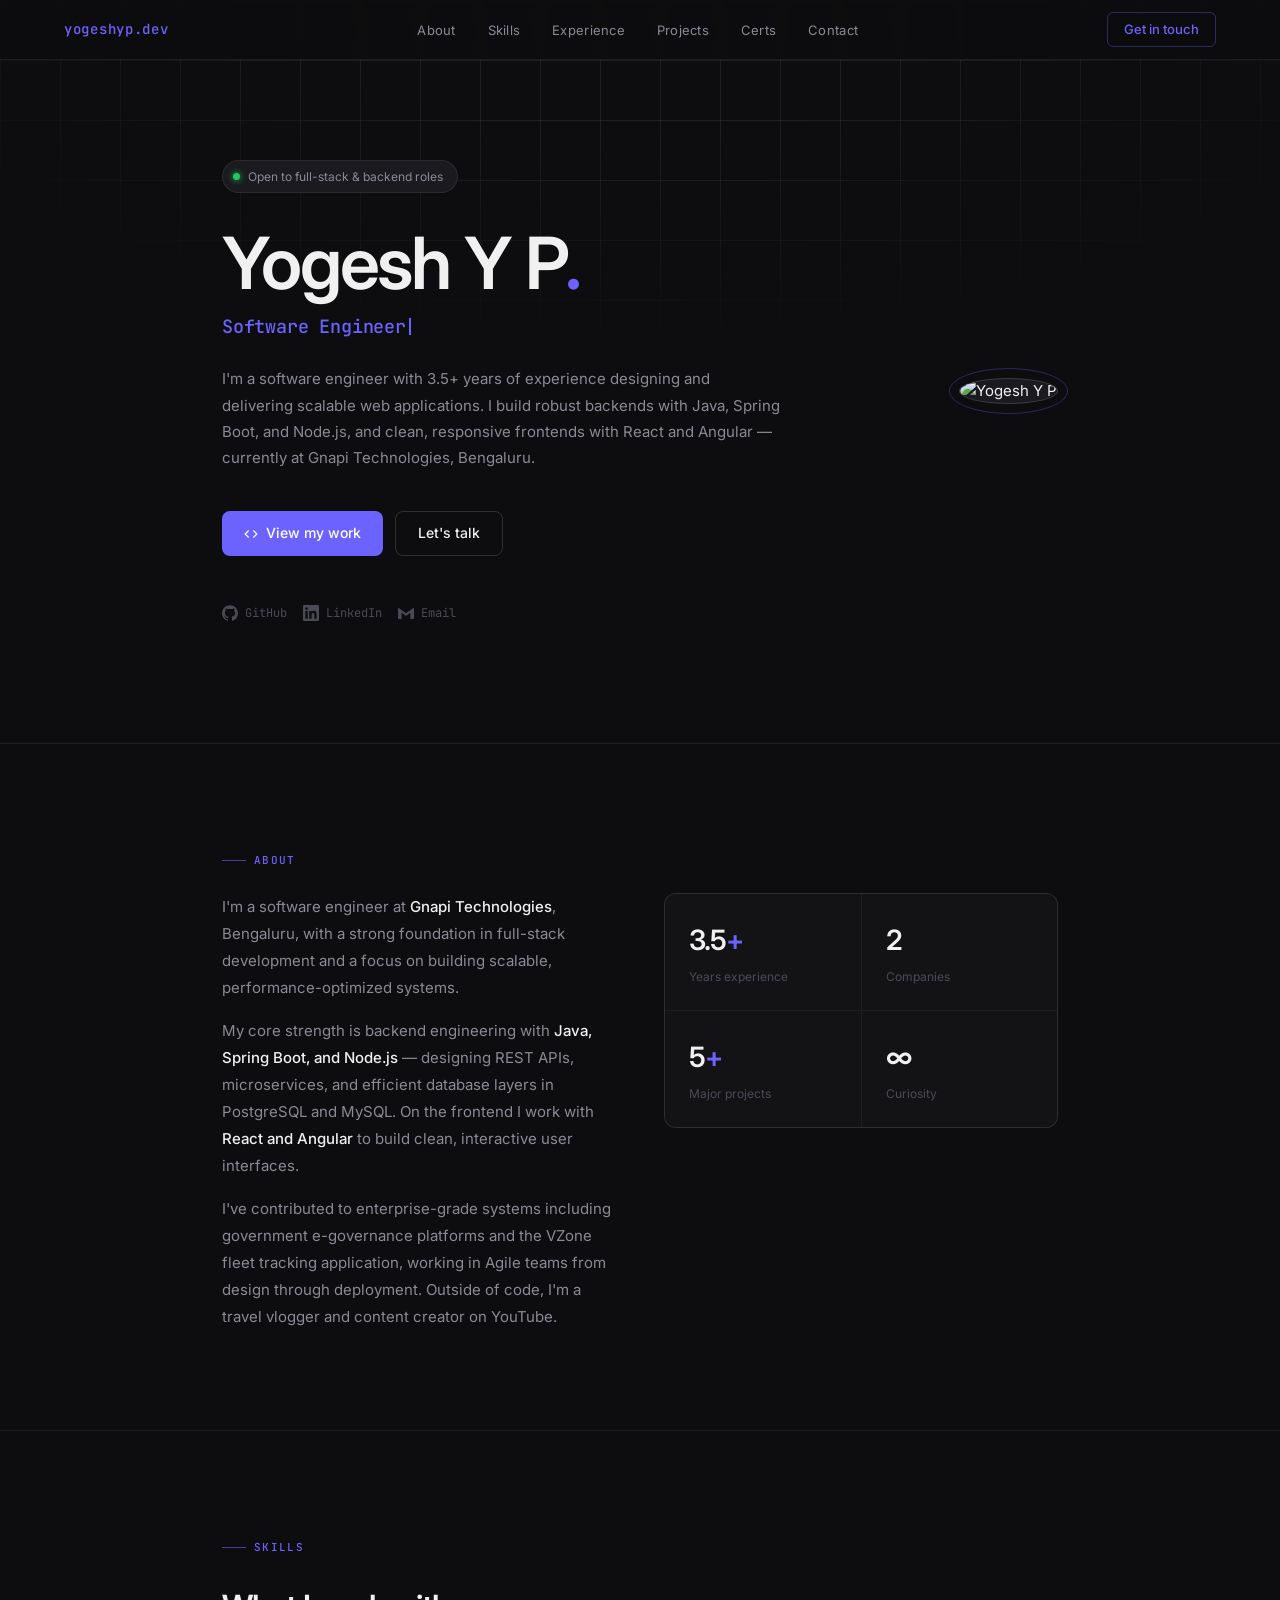
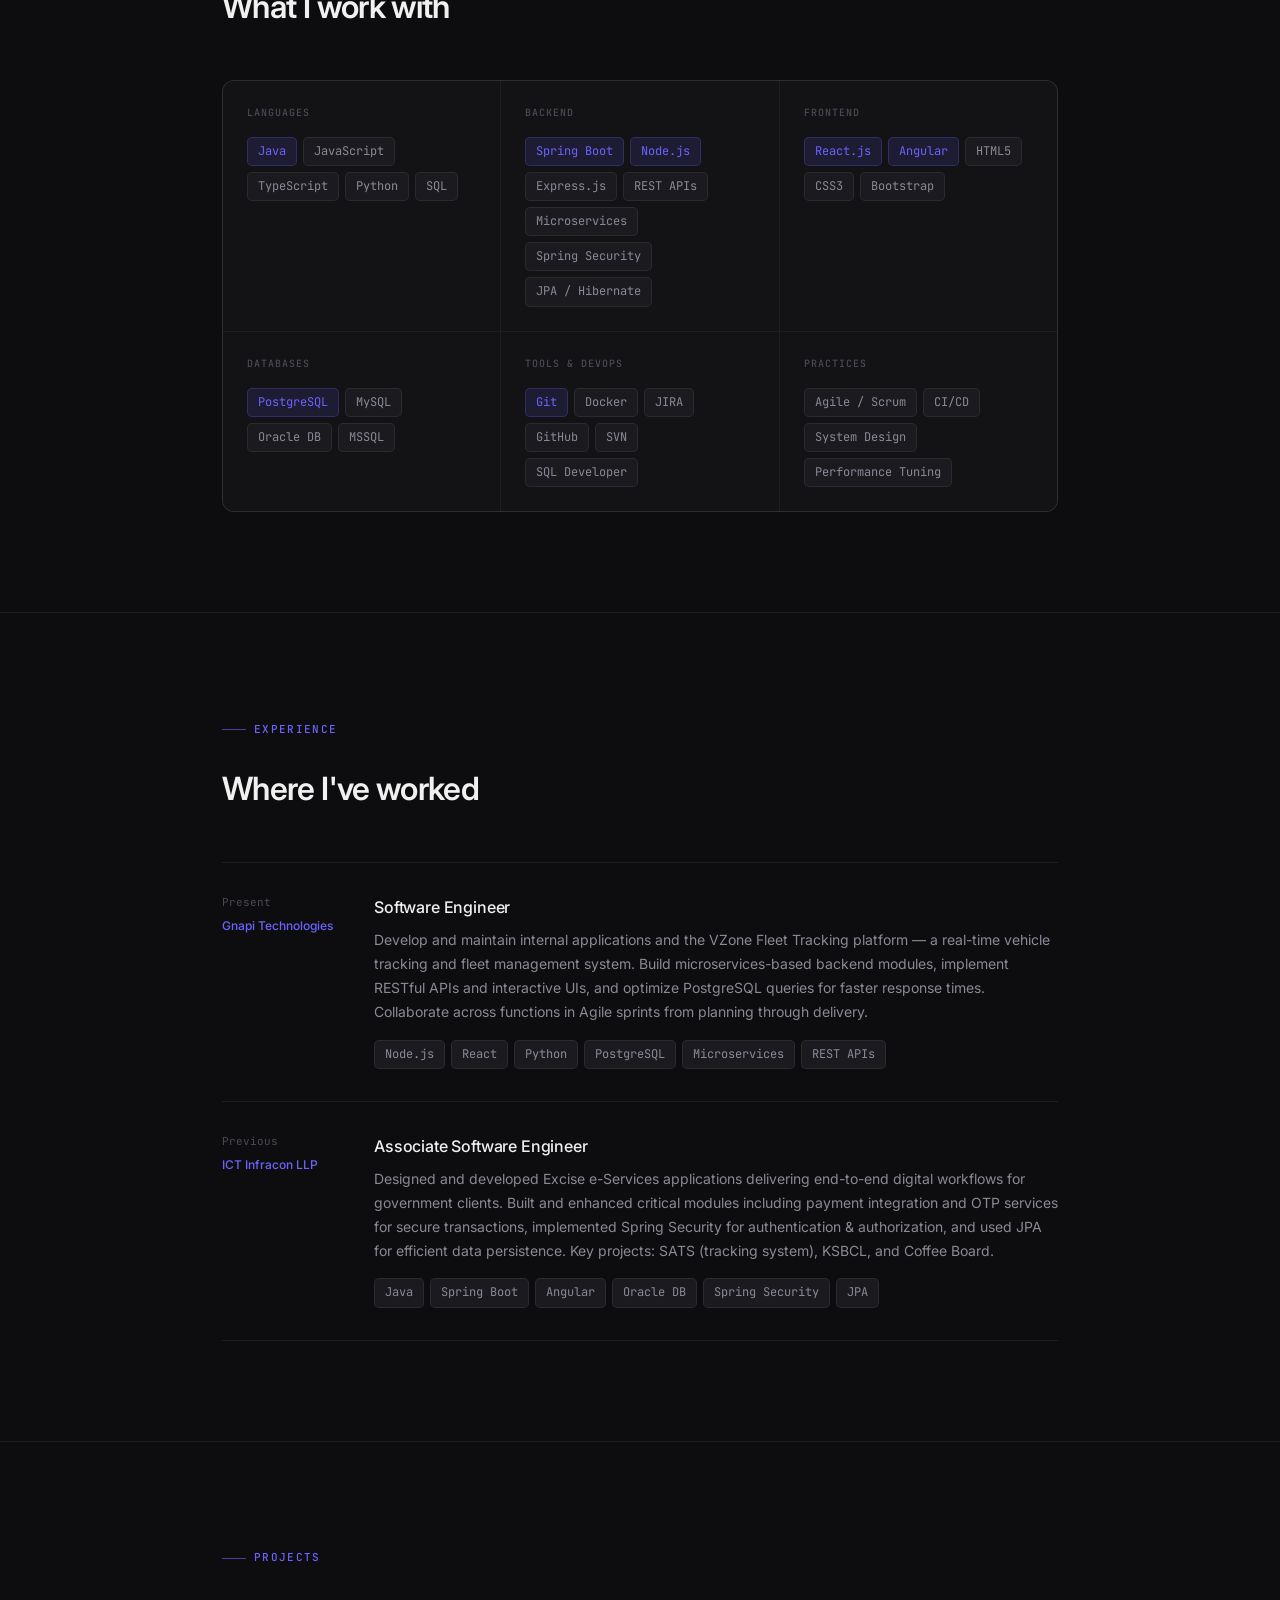
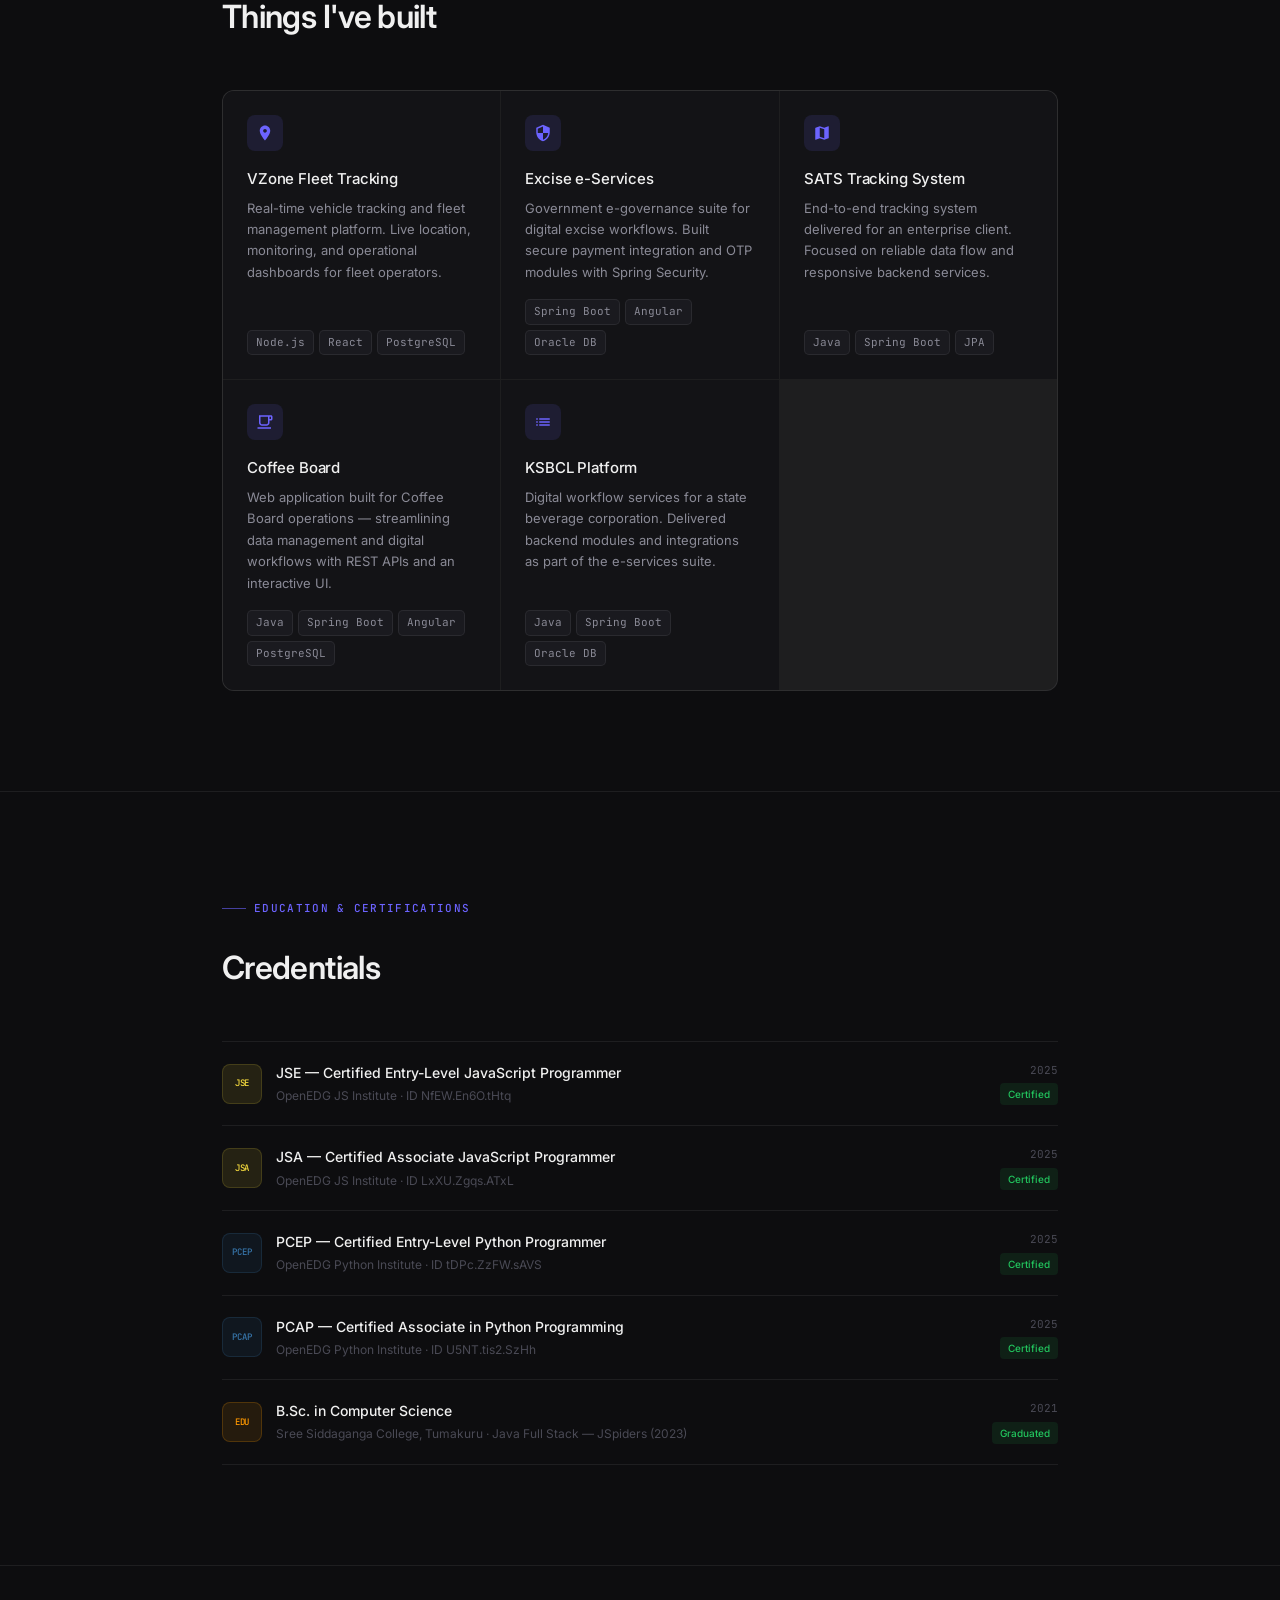
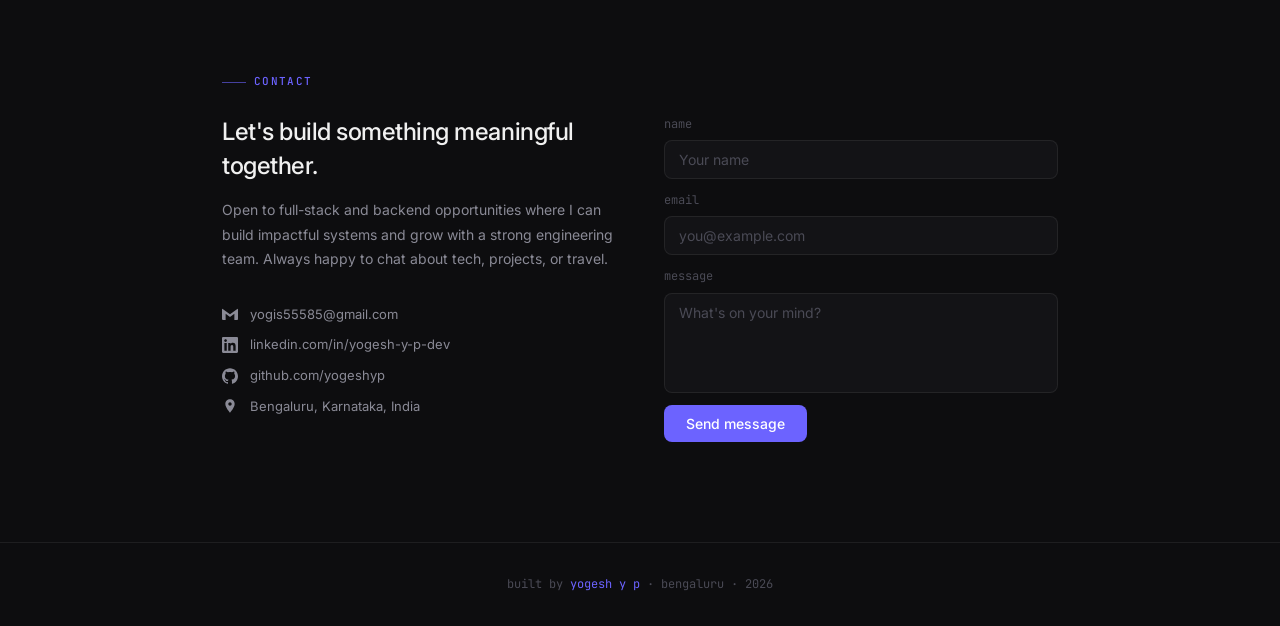
==== index.html @ 667c7ed0 "Update index.html" ====
<!DOCTYPE html>
<html lang="en">
<head>
  <meta charset="UTF-8" />
  <meta name="viewport" content="width=device-width, initial-scale=1.0" />
  <title>Yogesh Y P — Software Engineer</title>
  <meta name="description" content="Software Engineer at Gnapi Technologies, Bengaluru. 3.5+ years building scalable full-stack applications with Java, Spring Boot, React, and Node.js." />
  <link rel="preconnect" href="https://fonts.googleapis.com" />
  <link rel="preconnect" href="https://fonts.gstatic.com" crossorigin />
  <link href="https://fonts.googleapis.com/css2?family=Inter:wght@300;400;500;600&family=JetBrains+Mono:wght@400;500&display=swap" rel="stylesheet" />
  <style>
    *, *::before, *::after { box-sizing: border-box; margin: 0; padding: 0; }

    :root {
      --bg: #0d0d0f;
      --bg2: #131316;
      --bg3: #1a1a1f;
      --border: rgba(255,255,255,0.07);
      --border-hover: rgba(255,255,255,0.14);
      --text-primary: #f0f0f0;
      --text-secondary: #8a8a96;
      --text-muted: #4a4a55;
      --accent: #6c63ff;
      --accent-dim: rgba(108,99,255,0.12);
      --accent-glow: rgba(108,99,255,0.25);
      --green: #22c55e;
      --amber: #f59e0b;
    }

    html { scroll-behavior: smooth; }

    body {
      background: var(--bg);
      color: var(--text-primary);
      font-family: 'Inter', sans-serif;
      font-size: 15px;
      line-height: 1.6;
      -webkit-font-smoothing: antialiased;
    }

    /* ── Scrollbar ── */
    ::-webkit-scrollbar { width: 4px; }
    ::-webkit-scrollbar-track { background: var(--bg); }
    ::-webkit-scrollbar-thumb { background: var(--bg3); border-radius: 2px; }

    /* ── Nav ── */
    nav {
      position: fixed; top: 0; left: 0; right: 0; z-index: 100;
      display: flex; align-items: center; justify-content: space-between;
      padding: 0 clamp(1.5rem, 5vw, 4rem);
      height: 60px;
      background: rgba(13,13,15,0.85);
      backdrop-filter: blur(12px);
      border-bottom: 1px solid var(--border);
    }
    .nav-logo {
      font-family: 'JetBrains Mono', monospace;
      font-size: 14px;
      font-weight: 500;
      color: var(--accent);
      text-decoration: none;
      letter-spacing: 0.05em;
    }
    .nav-links {
      display: flex; gap: 2rem; list-style: none;
    }
    .nav-links a {
      color: var(--text-secondary);
      text-decoration: none;
      font-size: 13px;
      font-weight: 400;
      letter-spacing: 0.02em;
      transition: color 0.2s;
    }
    .nav-links a:hover { color: var(--text-primary); }
    .nav-cta {
      font-size: 13px; font-weight: 500;
      color: var(--accent);
      text-decoration: none;
      border: 1px solid rgba(108,99,255,0.35);
      padding: 6px 16px;
      border-radius: 6px;
      transition: background 0.2s, border-color 0.2s;
    }
    .nav-cta:hover {
      background: var(--accent-dim);
      border-color: var(--accent);
    }
    .hamburger { display: none; flex-direction: column; gap: 5px; cursor: pointer; background: none; border: none; padding: 4px; }
    .hamburger span { display: block; width: 22px; height: 1.5px; background: var(--text-secondary); transition: 0.2s; }

    /* ── Layout ── */
    .container { max-width: 900px; margin: 0 auto; padding: 0 clamp(1.5rem, 5vw, 2rem); }

    section { padding: 100px 0; }
    section:first-of-type { padding-top: 140px; }

    /* ── Section labels ── */
    .section-eyebrow {
      display: inline-flex; align-items: center; gap: 8px;
      font-family: 'JetBrains Mono', monospace;
      font-size: 11px; font-weight: 500;
      color: var(--accent);
      letter-spacing: 0.12em;
      text-transform: uppercase;
      margin-bottom: 1.5rem;
    }
    .section-eyebrow::before {
      content: '';
      display: block;
      width: 24px; height: 1px;
      background: var(--accent);
      opacity: 0.6;
    }
    .section-title {
      font-size: clamp(1.5rem, 3vw, 2rem);
      font-weight: 600;
      color: var(--text-primary);
      margin-bottom: 3rem;
      letter-spacing: -0.02em;
    }
    .section-divider {
      width: 100%; height: 1px;
      background: var(--border);
      margin: 0;
    }

    /* ── Hero ── */
    #hero { padding-top: 160px; padding-bottom: 120px; position: relative; overflow: hidden; }
    .hero-grid-bg {
      position: absolute; inset: 0; z-index: 0;
      background-image:
        linear-gradient(var(--border) 1px, transparent 1px),
        linear-gradient(90deg, var(--border) 1px, transparent 1px);
      background-size: 60px 60px;
      mask-image: radial-gradient(ellipse 80% 60% at 50% 0%, black 30%, transparent 80%);
    }
    .hero-content { position: relative; z-index: 1; }
    .hero-layout {
      display: flex; align-items: center; gap: 3.5rem;
      flex-wrap: wrap-reverse;
    }
    .hero-left { flex: 1; min-width: 300px; }
    .hero-photo-wrap {
      flex-shrink: 0;
      position: relative;
    }
    .hero-photo {
      width: 220px; height: 220px;
      border-radius: 50%;
      object-fit: cover;
      object-position: center top;
      border: 1px solid var(--border-hover);
      background: var(--bg3);
    }
    .hero-photo-ring {
      position: absolute; inset: -10px;
      border-radius: 50%;
      border: 1px solid var(--accent);
      opacity: 0.3;
      animation: ringpulse 3s ease-in-out infinite;
    }
    @keyframes ringpulse {
      0%, 100% { transform: scale(1); opacity: 0.3; }
      50% { transform: scale(1.04); opacity: 0.1; }
    }
    .hero-badge {
      display: inline-flex; align-items: center; gap: 8px;
      background: var(--bg3); border: 1px solid var(--border);
      border-radius: 100px; padding: 6px 14px 6px 10px;
      font-size: 12px; color: var(--text-secondary);
      margin-bottom: 2rem;
    }
    .hero-badge-dot {
      width: 7px; height: 7px;
      border-radius: 50%;
      background: var(--green);
      box-shadow: 0 0 6px var(--green);
      animation: pulse 2s infinite;
    }
    @keyframes pulse {
      0%, 100% { opacity: 1; }
      50% { opacity: 0.5; }
    }
    .hero-name {
      font-size: clamp(2.5rem, 6vw, 4.5rem);
      font-weight: 600;
      line-height: 1.05;
      letter-spacing: -0.03em;
      color: var(--text-primary);
      margin-bottom: 0.6rem;
    }
    .hero-name span { color: var(--accent); }
    /* Typing animation */
    .hero-typed-wrap {
      display: flex; align-items: center;
      min-height: 2rem;
      margin-bottom: 1.5rem;
    }
    .hero-typed {
      font-family: 'JetBrains Mono', monospace;
      font-size: clamp(0.95rem, 2vw, 1.15rem);
      color: var(--accent);
      font-weight: 500;
      letter-spacing: -0.01em;
    }
    .hero-cursor {
      display: inline-block;
      width: 2px; height: 1.1em;
      background: var(--accent);
      margin-left: 3px;
      vertical-align: text-bottom;
      animation: blink 1s step-end infinite;
    }
    @keyframes blink {
      0%, 100% { opacity: 1; }
      50% { opacity: 0; }
    }
    .hero-role {
      font-size: clamp(1rem, 2vw, 1.2rem);
      color: var(--text-secondary);
      font-weight: 400;
      margin-bottom: 1.5rem;
      letter-spacing: -0.01em;
    }
    .hero-desc {
      max-width: 560px;
      color: var(--text-secondary);
      font-size: 15px;
      line-height: 1.75;
      margin-bottom: 2.5rem;
    }
    .hero-actions { display: flex; gap: 12px; flex-wrap: wrap; }
    .btn-primary {
      display: inline-flex; align-items: center; gap: 8px;
      background: var(--accent); color: #fff;
      text-decoration: none;
      font-size: 14px; font-weight: 500;
      padding: 10px 22px;
      border-radius: 8px;
      transition: opacity 0.2s, transform 0.15s;
    }
    .btn-primary:hover { opacity: 0.88; transform: translateY(-1px); }
    .btn-ghost {
      display: inline-flex; align-items: center; gap: 8px;
      background: transparent; color: var(--text-primary);
      text-decoration: none;
      font-size: 14px; font-weight: 500;
      padding: 10px 22px;
      border-radius: 8px;
      border: 1px solid var(--border-hover);
      transition: background 0.2s, border-color 0.2s, transform 0.15s;
    }
    .btn-ghost:hover { background: var(--bg3); border-color: var(--border-hover); transform: translateY(-1px); }
    .hero-socials {
      display: flex; gap: 16px; margin-top: 3rem;
    }
    .hero-social {
      display: flex; align-items: center; gap: 7px;
      color: var(--text-muted); text-decoration: none;
      font-size: 12px; font-family: 'JetBrains Mono', monospace;
      transition: color 0.2s;
    }
    .hero-social svg { width: 16px; height: 16px; fill: currentColor; }
    .hero-social:hover { color: var(--text-primary); }

    /* ── About ── */
    .about-grid {
      display: grid;
      grid-template-columns: 1fr 1fr;
      gap: 3rem;
      align-items: start;
    }
    .about-text { color: var(--text-secondary); line-height: 1.8; }
    .about-text p + p { margin-top: 1rem; }
    .about-text strong { color: var(--text-primary); font-weight: 500; }
    .about-stats {
      display: grid;
      grid-template-columns: 1fr 1fr;
      gap: 1px;
      background: var(--border);
      border: 1px solid var(--border);
      border-radius: 12px;
      overflow: hidden;
    }
    .stat-card {
      background: var(--bg2);
      padding: 1.5rem;
    }
    .stat-num {
      font-size: 1.75rem; font-weight: 600;
      color: var(--text-primary);
      letter-spacing: -0.03em;
    }
    .stat-num span { color: var(--accent); }
    .stat-label { font-size: 12px; color: var(--text-muted); margin-top: 4px; }

    /* ── Skills ── */
    .skills-grid {
      display: grid;
      grid-template-columns: repeat(auto-fit, minmax(240px, 1fr));
      gap: 1px;
      background: var(--border);
      border: 1px solid var(--border);
      border-radius: 12px;
      overflow: hidden;
    }
    .skill-group {
      background: var(--bg2);
      padding: 1.5rem;
    }
    .skill-group-label {
      font-family: 'JetBrains Mono', monospace;
      font-size: 10px; font-weight: 500;
      color: var(--text-muted);
      letter-spacing: 0.1em;
      text-transform: uppercase;
      margin-bottom: 1rem;
    }
    .skill-tags { display: flex; flex-wrap: wrap; gap: 6px; }
    .tag {
      font-size: 12px;
      background: var(--bg3);
      color: var(--text-secondary);
      border: 1px solid var(--border);
      padding: 4px 10px;
      border-radius: 5px;
      font-family: 'JetBrains Mono', monospace;
      transition: border-color 0.2s, color 0.2s;
    }
    .tag:hover { border-color: var(--accent); color: var(--text-primary); }
    .tag.accent { background: var(--accent-dim); color: var(--accent); border-color: rgba(108,99,255,0.25); }

    /* ── Experience ── */
    .experience-list { display: flex; flex-direction: column; gap: 0; }
    .exp-item {
      display: grid;
      grid-template-columns: 120px 1fr;
      gap: 2rem;
      padding: 2rem 0;
      border-bottom: 1px solid var(--border);
    }
    .exp-item:first-child { border-top: 1px solid var(--border); }
    .exp-meta { }
    .exp-period {
      font-family: 'JetBrains Mono', monospace;
      font-size: 11px;
      color: var(--text-muted);
      line-height: 1.4;
    }
    .exp-company {
      font-size: 12px;
      color: var(--accent);
      margin-top: 6px;
      font-weight: 500;
    }
    .exp-role {
      font-size: 16px; font-weight: 500;
      color: var(--text-primary);
      margin-bottom: 0.5rem;
      letter-spacing: -0.01em;
    }
    .exp-desc {
      color: var(--text-secondary);
      font-size: 14px;
      line-height: 1.7;
      margin-bottom: 1rem;
    }
    .exp-tags { display: flex; flex-wrap: wrap; gap: 6px; }

    /* ── Projects ── */
    .projects-grid {
      display: grid;
      grid-template-columns: repeat(auto-fit, minmax(260px, 1fr));
      gap: 1px;
      background: var(--border);
      border: 1px solid var(--border);
      border-radius: 12px;
      overflow: hidden;
    }
    .project-card {
      background: var(--bg2);
      padding: 1.5rem;
      display: flex; flex-direction: column;
      transition: background 0.2s;
      position: relative;
    }
    .project-card:hover { background: var(--bg3); }
    .project-card-top {
      display: flex; align-items: flex-start; justify-content: space-between;
      margin-bottom: 1rem;
    }
    .project-icon {
      width: 36px; height: 36px;
      background: var(--accent-dim);
      border-radius: 8px;
      display: flex; align-items: center; justify-content: center;
    }
    .project-icon svg { width: 18px; height: 18px; fill: var(--accent); }
    .project-links { display: flex; gap: 8px; }
    .project-link {
      color: var(--text-muted);
      text-decoration: none;
      transition: color 0.2s;
    }
    .project-link:hover { color: var(--text-primary); }
    .project-link svg { width: 15px; height: 15px; fill: currentColor; }
    .project-name {
      font-size: 15px; font-weight: 500;
      color: var(--text-primary);
      margin-bottom: 0.4rem;
      letter-spacing: -0.01em;
    }
    .project-desc {
      font-size: 13px;
      color: var(--text-secondary);
      line-height: 1.65;
      flex: 1;
      margin-bottom: 1rem;
    }
    .project-stack { display: flex; flex-wrap: wrap; gap: 5px; }
    .project-stack .tag { font-size: 11px; padding: 3px 8px; }

    /* ── Certifications ── */
    .cert-list { display: flex; flex-direction: column; gap: 0; }
    .cert-item {
      display: flex; align-items: center; justify-content: space-between;
      padding: 1.25rem 0;
      border-bottom: 1px solid var(--border);
      gap: 1rem;
    }
    .cert-item:first-child { border-top: 1px solid var(--border); }
    .cert-left { display: flex; align-items: center; gap: 14px; }
    .cert-icon {
      width: 40px; height: 40px; flex-shrink: 0;
      border-radius: 8px;
      display: flex; align-items: center; justify-content: center;
      font-family: 'JetBrains Mono', monospace;
      font-size: 9px; font-weight: 500; letter-spacing: -0.02em;
    }
    .cert-icon.aws { background: rgba(255,153,0,0.1); color: #ff9900; border: 1px solid rgba(255,153,0,0.2); }
    .cert-icon.js { background: rgba(247,220,62,0.1); color: #f7dc3e; border: 1px solid rgba(247,220,62,0.15); }
    .cert-icon.py { background: rgba(55,118,171,0.1); color: #3776ab; border: 1px solid rgba(55,118,171,0.2); }
    .cert-name {
      font-size: 14px; font-weight: 500;
      color: var(--text-primary);
    }
    .cert-issuer { font-size: 12px; color: var(--text-muted); margin-top: 2px; }
    .cert-right { text-align: right; flex-shrink: 0; }
    .cert-year {
      font-family: 'JetBrains Mono', monospace;
      font-size: 11px; color: var(--text-muted);
    }
    .cert-badge {
      display: inline-block;
      font-size: 10px; font-weight: 500;
      padding: 3px 8px;
      border-radius: 4px;
      margin-top: 4px;
    }
    .cert-badge.pass { background: rgba(34,197,94,0.1); color: var(--green); }
    .cert-badge.prep { background: rgba(245,158,11,0.1); color: var(--amber); }

    /* ── Contact ── */
    .contact-wrapper {
      display: grid; grid-template-columns: 1fr 1fr;
      gap: 3rem; align-items: start;
    }
    .contact-info { }
    .contact-tagline {
      font-size: clamp(1.1rem, 2.5vw, 1.5rem);
      font-weight: 500;
      color: var(--text-primary);
      line-height: 1.4;
      letter-spacing: -0.02em;
      margin-bottom: 1rem;
    }
    .contact-text { color: var(--text-secondary); font-size: 14px; line-height: 1.75; margin-bottom: 2rem; }
    .contact-links { display: flex; flex-direction: column; gap: 10px; }
    .contact-link {
      display: flex; align-items: center; gap: 12px;
      color: var(--text-secondary); text-decoration: none;
      font-size: 13px;
      transition: color 0.2s;
    }
    .contact-link svg { width: 16px; height: 16px; fill: currentColor; flex-shrink: 0; }
    .contact-link:hover { color: var(--text-primary); }
    .contact-form { display: flex; flex-direction: column; gap: 12px; }
    .form-group { display: flex; flex-direction: column; gap: 6px; }
    .form-label { font-size: 12px; color: var(--text-muted); font-family: 'JetBrains Mono', monospace; }
    .form-input, .form-textarea {
      background: var(--bg2);
      border: 1px solid var(--border);
      border-radius: 8px;
      color: var(--text-primary);
      font-family: 'Inter', sans-serif;
      font-size: 14px;
      padding: 10px 14px;
      outline: none;
      transition: border-color 0.2s;
      resize: none;
    }
    .form-input::placeholder, .form-textarea::placeholder { color: var(--text-muted); }
    .form-input:focus, .form-textarea:focus { border-color: var(--accent); }
    .form-textarea { min-height: 100px; }
    .form-submit {
      align-self: flex-start;
      background: var(--accent); color: #fff;
      border: none; cursor: pointer;
      font-family: 'Inter', sans-serif;
      font-size: 14px; font-weight: 500;
      padding: 10px 22px;
      border-radius: 8px;
      transition: opacity 0.2s;
    }
    .form-submit:hover { opacity: 0.85; }

    /* ── Footer ── */
    footer {
      border-top: 1px solid var(--border);
      padding: 2rem 0;
      text-align: center;
      color: var(--text-muted);
      font-size: 12px;
      font-family: 'JetBrains Mono', monospace;
    }
    footer span { color: var(--accent); }

    /* ── Mobile ── */
    @media (max-width: 700px) {
      .nav-links, .nav-cta { display: none; }
      .hamburger { display: flex; }
      .about-grid, .contact-wrapper { grid-template-columns: 1fr; }
      .exp-item { grid-template-columns: 1fr; gap: 0.5rem; }
      .exp-meta { display: flex; gap: 1rem; align-items: baseline; }
      .exp-period { flex-shrink: 0; }
      section { padding: 60px 0; }
      .hero-layout { gap: 2rem; justify-content: center; }
      .hero-photo { width: 160px; height: 160px; }
      .hero-left { text-align: center; min-width: 0; }
      .hero-actions, .hero-socials, .hero-typed-wrap { justify-content: center; }
    }

    /* ── Fade-in animation ── */
    .fade-in { opacity: 0; transform: translateY(20px); transition: opacity 0.5s ease, transform 0.5s ease; }
    .fade-in.visible { opacity: 1; transform: translateY(0); }
  </style>
</head>
<body>

<!-- NAV -->
<nav>
  <a href="#hero" class="nav-logo">yogeshyp.dev</a>
  <ul class="nav-links">
    <li><a href="#about">About</a></li>
    <li><a href="#skills">Skills</a></li>
    <li><a href="#experience">Experience</a></li>
    <li><a href="#projects">Projects</a></li>
    <li><a href="#certifications">Certs</a></li>
    <li><a href="#contact">Contact</a></li>
  </ul>
  <a href="mailto:yogis55585@gmail.com" class="nav-cta">Get in touch</a>
  <button class="hamburger" aria-label="Menu" onclick="toggleMenu()">
    <span></span><span></span><span></span>
  </button>
</nav>

<!-- HERO -->
<section id="hero">
  <div class="hero-grid-bg"></div>
  <div class="container">
    <div class="hero-content">
      <div class="hero-layout">
        <div class="hero-left">
          <div class="hero-badge">
            <div class="hero-badge-dot"></div>
            Open to full-stack & backend roles
          </div>
          <h1 class="hero-name">Yogesh Y P<span>.</span></h1>
          <div class="hero-typed-wrap">
            <span class="hero-typed" id="typed"></span><span class="hero-cursor"></span>
          </div>
          <p class="hero-desc">
            I'm a software engineer with 3.5+ years of experience designing and delivering scalable web
            applications. I build robust backends with Java, Spring Boot, and Node.js, and clean, responsive
            frontends with React and Angular — currently at Gnapi Technologies, Bengaluru.
          </p>
          <div class="hero-actions">
            <a href="#projects" class="btn-primary">
              <svg xmlns="http://www.w3.org/2000/svg" width="14" height="14" viewBox="0 0 24 24" fill="none" stroke="currentColor" stroke-width="2"><polyline points="16 18 22 12 16 6"/><polyline points="8 6 2 12 8 18"/></svg>
              View my work
            </a>
            <a href="#contact" class="btn-ghost">
              Let's talk
            </a>
          </div>
          <div class="hero-socials">
            <a href="https://github.com/" target="_blank" class="hero-social">
              <svg viewBox="0 0 24 24" xmlns="http://www.w3.org/2000/svg"><path d="M12 .297c-6.63 0-12 5.373-12 12 0 5.303 3.438 9.8 8.205 11.385.6.113.82-.258.82-.577 0-.285-.01-1.04-.015-2.04-3.338.724-4.042-1.61-4.042-1.61C4.422 18.07 3.633 17.7 3.633 17.7c-1.087-.744.084-.729.084-.729 1.205.084 1.838 1.236 1.838 1.236 1.07 1.835 2.809 1.305 3.495.998.108-.776.417-1.305.76-1.605-2.665-.3-5.466-1.332-5.466-5.93 0-1.31.465-2.38 1.235-3.22-.135-.303-.54-1.523.105-3.176 0 0 1.005-.322 3.3 1.23.96-.267 1.98-.399 3-.405 1.02.006 2.04.138 3 .405 2.28-1.552 3.285-1.23 3.285-1.23.645 1.653.24 2.873.12 3.176.765.84 1.23 1.91 1.23 3.22 0 4.61-2.805 5.625-5.475 5.92.42.36.81 1.096.81 2.22 0 1.606-.015 2.896-.015 3.286 0 .315.21.69.825.57C20.565 22.092 24 17.592 24 12.297c0-6.627-5.373-12-12-12"/></svg>
              GitHub
            </a>
            <a href="https://www.linkedin.com/in/yogesh-y-p-dev/" target="_blank" class="hero-social">
              <svg viewBox="0 0 24 24" xmlns="http://www.w3.org/2000/svg"><path d="M20.447 20.452h-3.554v-5.569c0-1.328-.027-3.037-1.852-3.037-1.853 0-2.136 1.445-2.136 2.939v5.667H9.351V9h3.414v1.561h.046c.477-.9 1.637-1.85 3.37-1.85 3.601 0 4.267 2.37 4.267 5.455v6.286zM5.337 7.433c-1.144 0-2.063-.926-2.063-2.065 0-1.138.92-2.063 2.063-2.063 1.14 0 2.064.925 2.064 2.063 0 1.139-.925 2.065-2.064 2.065zm1.782 13.019H3.555V9h3.564v11.452zM22.225 0H1.771C.792 0 0 .774 0 1.729v20.542C0 23.227.792 24 1.771 24h20.451C23.2 24 24 23.227 24 22.271V1.729C24 .774 23.2 0 22.222 0h.003z"/></svg>
              LinkedIn
            </a>
            <a href="mailto:yogis55585@gmail.com" class="hero-social">
              <svg viewBox="0 0 24 24" xmlns="http://www.w3.org/2000/svg"><path d="M24 5.457v13.909c0 .904-.732 1.636-1.636 1.636h-3.819V11.73L12 16.64l-6.545-4.91v9.273H1.636A1.636 1.636 0 0 1 0 19.366V5.457c0-.476.22-.9.558-1.186L12 12.3 23.442 4.27c.339.286.558.71.558 1.187z"/></svg>
              Email
            </a>
          </div>
        </div>
        <div class="hero-photo-wrap">
          <div class="hero-photo-ring"></div>
          <img class="hero-photo" src="profile.jpg" alt="Yogesh Y P" />
        </div>
      </div>
    </div>
  </div>
</section>

<div class="section-divider"></div>

<!-- ABOUT -->
<section id="about">
  <div class="container fade-in">
    <p class="section-eyebrow">About</p>
    <div class="about-grid">
      <div class="about-text">
        <p>
          I'm a software engineer at <strong>Gnapi Technologies</strong>, Bengaluru, with a strong foundation
          in full-stack development and a focus on building scalable, performance-optimized systems.
        </p>
        <p>
          My core strength is backend engineering with <strong>Java, Spring Boot, and Node.js</strong> — designing
          REST APIs, microservices, and efficient database layers in PostgreSQL and MySQL. On the frontend I work
          with <strong>React and Angular</strong> to build clean, interactive user interfaces.
        </p>
        <p>
          I've contributed to enterprise-grade systems including government e-governance platforms and the VZone
          fleet tracking application, working in Agile teams from design through deployment. Outside of code, I'm a
          travel vlogger and content creator on YouTube.
        </p>
      </div>
      <div class="about-stats">
        <div class="stat-card">
          <div class="stat-num">3.5<span>+</span></div>
          <div class="stat-label">Years experience</div>
        </div>
        <div class="stat-card">
          <div class="stat-num">2</div>
          <div class="stat-label">Companies</div>
        </div>
        <div class="stat-card">
          <div class="stat-num">5<span>+</span></div>
          <div class="stat-label">Major projects</div>
        </div>
        <div class="stat-card">
          <div class="stat-num">∞</div>
          <div class="stat-label">Curiosity</div>
        </div>
      </div>
    </div>
  </div>
</section>

<div class="section-divider"></div>

<!-- SKILLS -->
<section id="skills">
  <div class="container fade-in">
    <p class="section-eyebrow">Skills</p>
    <h2 class="section-title">What I work with</h2>
    <div class="skills-grid">
      <div class="skill-group">
        <p class="skill-group-label">Languages</p>
        <div class="skill-tags">
          <span class="tag accent">Java</span>
          <span class="tag">JavaScript</span>
          <span class="tag">TypeScript</span>
          <span class="tag">Python</span>
          <span class="tag">SQL</span>
        </div>
      </div>
      <div class="skill-group">
        <p class="skill-group-label">Backend</p>
        <div class="skill-tags">
          <span class="tag accent">Spring Boot</span>
          <span class="tag accent">Node.js</span>
          <span class="tag">Express.js</span>
          <span class="tag">REST APIs</span>
          <span class="tag">Microservices</span>
          <span class="tag">Spring Security</span>
          <span class="tag">JPA / Hibernate</span>
        </div>
      </div>
      <div class="skill-group">
        <p class="skill-group-label">Frontend</p>
        <div class="skill-tags">
          <span class="tag accent">React.js</span>
          <span class="tag accent">Angular</span>
          <span class="tag">HTML5</span>
          <span class="tag">CSS3</span>
          <span class="tag">Bootstrap</span>
        </div>
      </div>
      <div class="skill-group">
        <p class="skill-group-label">Databases</p>
        <div class="skill-tags">
          <span class="tag accent">PostgreSQL</span>
          <span class="tag">MySQL</span>
          <span class="tag">Oracle DB</span>
          <span class="tag">MSSQL</span>
        </div>
      </div>
      <div class="skill-group">
        <p class="skill-group-label">Tools & DevOps</p>
        <div class="skill-tags">
          <span class="tag accent">Git</span>
          <span class="tag">Docker</span>
          <span class="tag">JIRA</span>
          <span class="tag">GitHub</span>
          <span class="tag">SVN</span>
          <span class="tag">SQL Developer</span>
        </div>
      </div>
      <div class="skill-group">
        <p class="skill-group-label">Practices</p>
        <div class="skill-tags">
          <span class="tag">Agile / Scrum</span>
          <span class="tag">CI/CD</span>
          <span class="tag">System Design</span>
          <span class="tag">Performance Tuning</span>
        </div>
      </div>
    </div>
  </div>
</section>

<div class="section-divider"></div>

<!-- EXPERIENCE -->
<section id="experience">
  <div class="container fade-in">
    <p class="section-eyebrow">Experience</p>
    <h2 class="section-title">Where I've worked</h2>
    <div class="experience-list">
      <div class="exp-item">
        <div class="exp-meta">
          <p class="exp-period">Present</p>
          <p class="exp-company">Gnapi Technologies</p>
        </div>
        <div>
          <p class="exp-role">Software Engineer</p>
          <p class="exp-desc">
            Develop and maintain internal applications and the VZone Fleet Tracking platform — a real-time vehicle
            tracking and fleet management system. Build microservices-based backend modules, implement RESTful APIs
            and interactive UIs, and optimize PostgreSQL queries for faster response times. Collaborate across
            functions in Agile sprints from planning through delivery.
          </p>
          <div class="exp-tags">
            <span class="tag">Node.js</span>
            <span class="tag">React</span>
            <span class="tag">Python</span>
            <span class="tag">PostgreSQL</span>
            <span class="tag">Microservices</span>
            <span class="tag">REST APIs</span>
          </div>
        </div>
      </div>
      <div class="exp-item">
        <div class="exp-meta">
          <p class="exp-period">Previous</p>
          <p class="exp-company">ICT Infracon LLP</p>
        </div>
        <div>
          <p class="exp-role">Associate Software Engineer</p>
          <p class="exp-desc">
            Designed and developed Excise e-Services applications delivering end-to-end digital workflows for
            government clients. Built and enhanced critical modules including payment integration and OTP services
            for secure transactions, implemented Spring Security for authentication & authorization, and used JPA
            for efficient data persistence. Key projects: SATS (tracking system), KSBCL, and Coffee Board.
          </p>
          <div class="exp-tags">
            <span class="tag">Java</span>
            <span class="tag">Spring Boot</span>
            <span class="tag">Angular</span>
            <span class="tag">Oracle DB</span>
            <span class="tag">Spring Security</span>
            <span class="tag">JPA</span>
          </div>
        </div>
      </div>
    </div>
  </div>
</section>

<div class="section-divider"></div>

<!-- PROJECTS -->
<section id="projects">
  <div class="container fade-in">
    <p class="section-eyebrow">Projects</p>
    <h2 class="section-title">Things I've built</h2>
    <div class="projects-grid">
      <!-- VZone -->
      <div class="project-card">
        <div class="project-card-top">
          <div class="project-icon">
            <svg viewBox="0 0 24 24"><path d="M12 2C8.13 2 5 5.13 5 9c0 5.25 7 13 7 13s7-7.75 7-13c0-3.87-3.13-7-7-7zm0 9.5c-1.38 0-2.5-1.12-2.5-2.5s1.12-2.5 2.5-2.5 2.5 1.12 2.5 2.5-1.12 2.5-2.5 2.5z"/></svg>
          </div>
          <div class="project-links"></div>
        </div>
        <p class="project-name">VZone Fleet Tracking</p>
        <p class="project-desc">Real-time vehicle tracking and fleet management platform. Live location, monitoring, and operational dashboards for fleet operators.</p>
        <div class="project-stack">
          <span class="tag">Node.js</span><span class="tag">React</span><span class="tag">PostgreSQL</span>
        </div>
      </div>

      <!-- Excise e-Services -->
      <div class="project-card">
        <div class="project-card-top">
          <div class="project-icon">
            <svg viewBox="0 0 24 24"><path d="M12 1L3 5v6c0 5.55 3.84 10.74 9 12 5.16-1.26 9-6.45 9-12V5l-9-4zm0 10.99h7c-.53 4.12-3.28 7.79-7 8.94V12H5V6.3l7-3.11v8.8z"/></svg>
          </div>
          <div class="project-links"></div>
        </div>
        <p class="project-name">Excise e-Services</p>
        <p class="project-desc">Government e-governance suite for digital excise workflows. Built secure payment integration and OTP modules with Spring Security.</p>
        <div class="project-stack">
          <span class="tag">Spring Boot</span><span class="tag">Angular</span><span class="tag">Oracle DB</span>
        </div>
      </div>

      <!-- SATS -->
      <div class="project-card">
        <div class="project-card-top">
          <div class="project-icon">
            <svg viewBox="0 0 24 24"><path d="M20.5 3l-.16.03L15 5.1 9 3 3.36 4.9c-.21.07-.36.25-.36.48V20.5c0 .28.22.5.5.5l.16-.03L9 18.9l6 2.1 5.64-1.9c.21-.07.36-.25.36-.48V3.5c0-.28-.22-.5-.5-.5zM15 19l-6-2.11V5l6 2.11V19z"/></svg>
          </div>
          <div class="project-links"></div>
        </div>
        <p class="project-name">SATS Tracking System</p>
        <p class="project-desc">End-to-end tracking system delivered for an enterprise client. Focused on reliable data flow and responsive backend services.</p>
        <div class="project-stack">
          <span class="tag">Java</span><span class="tag">Spring Boot</span><span class="tag">JPA</span>
        </div>
      </div>

      <!-- Coffee Board -->
      <div class="project-card">
        <div class="project-card-top">
          <div class="project-icon">
            <svg viewBox="0 0 24 24"><path d="M2 21h18v-2H2v2zM20 8h-2V5h2v3zm0-5H4v10c0 2.21 1.79 4 4 4h6c2.21 0 4-1.79 4-4v-3h2c1.1 0 2-.9 2-2V5c0-1.1-.9-2-2-2zm-4 10c0 1.1-.9 2-2 2H8c-1.1 0-2-.9-2-2V5h10v8z"/></svg>
          </div>
          <div class="project-links"></div>
        </div>
        <p class="project-name">Coffee Board</p>
        <p class="project-desc">Web application built for Coffee Board operations — streamlining data management and digital workflows with REST APIs and an interactive UI.</p>
        <div class="project-stack">
          <span class="tag">Java</span><span class="tag">Spring Boot</span><span class="tag">Angular</span><span class="tag">PostgreSQL</span>
        </div>
      </div>

      <!-- KSBCL -->
      <div class="project-card">
        <div class="project-card-top">
          <div class="project-icon">
            <svg viewBox="0 0 24 24"><path d="M3 13h2v-2H3v2zm0 4h2v-2H3v2zm0-8h2V7H3v2zm4 4h14v-2H7v2zm0 4h14v-2H7v2zM7 7v2h14V7H7z"/></svg>
          </div>
          <div class="project-links"></div>
        </div>
        <p class="project-name">KSBCL Platform</p>
        <p class="project-desc">Digital workflow services for a state beverage corporation. Delivered backend modules and integrations as part of the e-services suite.</p>
        <div class="project-stack">
          <span class="tag">Java</span><span class="tag">Spring Boot</span><span class="tag">Oracle DB</span>
        </div>
      </div>
    </div>
  </div>
</section>

<div class="section-divider"></div>

<!-- CERTIFICATIONS -->
<section id="certifications">
  <div class="container fade-in">
    <p class="section-eyebrow">Education & Certifications</p>
    <h2 class="section-title">Credentials</h2>
    <div class="cert-list">
      <div class="cert-item">
        <div class="cert-left">
          <div class="cert-icon js">JSE</div>
          <div>
            <p class="cert-name">JSE — Certified Entry-Level JavaScript Programmer</p>
            <p class="cert-issuer">OpenEDG JS Institute · ID NfEW.En6O.tHtq</p>
          </div>
        </div>
        <div class="cert-right">
          <p class="cert-year">2025</p>
          <span class="cert-badge pass">Certified</span>
        </div>
      </div>
      <div class="cert-item">
        <div class="cert-left">
          <div class="cert-icon js">JSA</div>
          <div>
            <p class="cert-name">JSA — Certified Associate JavaScript Programmer</p>
            <p class="cert-issuer">OpenEDG JS Institute · ID LxXU.Zgqs.ATxL</p>
          </div>
        </div>
        <div class="cert-right">
          <p class="cert-year">2025</p>
          <span class="cert-badge pass">Certified</span>
        </div>
      </div>
      <div class="cert-item">
        <div class="cert-left">
          <div class="cert-icon py">PCEP</div>
          <div>
            <p class="cert-name">PCEP — Certified Entry-Level Python Programmer</p>
            <p class="cert-issuer">OpenEDG Python Institute · ID tDPc.ZzFW.sAVS</p>
          </div>
        </div>
        <div class="cert-right">
          <p class="cert-year">2025</p>
          <span class="cert-badge pass">Certified</span>
        </div>
      </div>
      <div class="cert-item">
        <div class="cert-left">
          <div class="cert-icon py">PCAP</div>
          <div>
            <p class="cert-name">PCAP — Certified Associate in Python Programming</p>
            <p class="cert-issuer">OpenEDG Python Institute · ID U5NT.tis2.SzHh</p>
          </div>
        </div>
        <div class="cert-right">
          <p class="cert-year">2025</p>
          <span class="cert-badge pass">Certified</span>
        </div>
      </div>
      <div class="cert-item">
        <div class="cert-left">
          <div class="cert-icon aws">EDU</div>
          <div>
            <p class="cert-name">B.Sc. in Computer Science</p>
            <p class="cert-issuer">Sree Siddaganga College, Tumakuru · Java Full Stack — JSpiders (2023)</p>
          </div>
        </div>
        <div class="cert-right">
          <p class="cert-year">2021</p>
          <span class="cert-badge pass">Graduated</span>
        </div>
      </div>
    </div>
  </div>
</section>

<div class="section-divider"></div>

<!-- CONTACT -->
<section id="contact">
  <div class="container fade-in">
    <p class="section-eyebrow">Contact</p>
    <div class="contact-wrapper">
      <div class="contact-info">
        <h2 class="contact-tagline">Let's build something meaningful together.</h2>
        <p class="contact-text">
          Open to full-stack and backend opportunities where I can build impactful systems and grow with a
          strong engineering team. Always happy to chat about tech, projects, or travel.
        </p>
        <div class="contact-links">
          <a href="mailto:yogis55585@gmail.com" class="contact-link">
            <svg viewBox="0 0 24 24"><path d="M24 5.457v13.909c0 .904-.732 1.636-1.636 1.636h-3.819V11.73L12 16.64l-6.545-4.91v9.273H1.636A1.636 1.636 0 0 1 0 19.366V5.457c0-.476.22-.9.558-1.186L12 12.3 23.442 4.27c.339.286.558.71.558 1.187z"/></svg>
            yogis55585@gmail.com
          </a>
          <a href="https://www.linkedin.com/in/yogesh-y-p-dev/" target="_blank" class="contact-link">
            <svg viewBox="0 0 24 24"><path d="M20.447 20.452h-3.554v-5.569c0-1.328-.027-3.037-1.852-3.037-1.853 0-2.136 1.445-2.136 2.939v5.667H9.351V9h3.414v1.561h.046c.477-.9 1.637-1.85 3.37-1.85 3.601 0 4.267 2.37 4.267 5.455v6.286zM5.337 7.433c-1.144 0-2.063-.926-2.063-2.065 0-1.138.92-2.063 2.063-2.063 1.14 0 2.064.925 2.064 2.063 0 1.139-.925 2.065-2.064 2.065zm1.782 13.019H3.555V9h3.564v11.452zM22.225 0H1.771C.792 0 0 .774 0 1.729v20.542C0 23.227.792 24 1.771 24h20.451C23.2 24 24 23.227 24 22.271V1.729C24 .774 23.2 0 22.222 0h.003z"/></svg>
            linkedin.com/in/yogesh-y-p-dev
          </a>
          <a href="https://github.com/" target="_blank" class="contact-link">
            <svg viewBox="0 0 24 24"><path d="M12 .297c-6.63 0-12 5.373-12 12 0 5.303 3.438 9.8 8.205 11.385.6.113.82-.258.82-.577 0-.285-.01-1.04-.015-2.04-3.338.724-4.042-1.61-4.042-1.61C4.422 18.07 3.633 17.7 3.633 17.7c-1.087-.744.084-.729.084-.729 1.205.084 1.838 1.236 1.838 1.236 1.07 1.835 2.809 1.305 3.495.998.108-.776.417-1.305.76-1.605-2.665-.3-5.466-1.332-5.466-5.93 0-1.31.465-2.38 1.235-3.22-.135-.303-.54-1.523.105-3.176 0 0 1.005-.322 3.3 1.23.96-.267 1.98-.399 3-.405 1.02.006 2.04.138 3 .405 2.28-1.552 3.285-1.23 3.285-1.23.645 1.653.24 2.873.12 3.176.765.84 1.23 1.91 1.23 3.22 0 4.61-2.805 5.625-5.475 5.92.42.36.81 1.096.81 2.22 0 1.606-.015 2.896-.015 3.286 0 .315.21.69.825.57C20.565 22.092 24 17.592 24 12.297c0-6.627-5.373-12-12-12"/></svg>
            github.com/yogeshyp
          </a>
          <a href="https://www.google.com/maps/place/Bengaluru" target="_blank" class="contact-link">
            <svg viewBox="0 0 24 24"><path d="M12 2C8.13 2 5 5.13 5 9c0 5.25 7 13 7 13s7-7.75 7-13c0-3.87-3.13-7-7-7zm0 9.5c-1.38 0-2.5-1.12-2.5-2.5s1.12-2.5 2.5-2.5 2.5 1.12 2.5 2.5-1.12 2.5-2.5 2.5z"/></svg>
            Bengaluru, Karnataka, India
          </a>
        </div>
      </div>
      <div>
        <div class="contact-form">
          <div class="form-group">
            <label class="form-label">name</label>
            <input class="form-input" type="text" placeholder="Your name" />
          </div>
          <div class="form-group">
            <label class="form-label">email</label>
            <input class="form-input" type="email" placeholder="you@example.com" />
          </div>
          <div class="form-group">
            <label class="form-label">message</label>
            <textarea class="form-textarea" placeholder="What's on your mind?"></textarea>
          </div>
          <button class="form-submit" onclick="handleSubmit(this)">Send message</button>
        </div>
      </div>
    </div>
  </div>
</section>

<!-- FOOTER -->
<footer>
  <div class="container">
    <p>built by <span>yogesh y p</span> · bengaluru · 2026</p>
  </div>
</footer>
<script>
  // Typing animation
  const phrases = ["Software Engineer", "Full Stack Developer", "Debugger with Coffee"];
  const typedEl = document.getElementById('typed');
  let pi = 0, ci = 0, deleting = false;
  function tick() {
    if (!typedEl) return;
    const word = phrases[pi];
    if (!deleting) {
      typedEl.textContent = word.slice(0, ci + 1);
      ci++;
      if (ci === word.length) { deleting = true; setTimeout(tick, 1600); return; }
      setTimeout(tick, 70);
    } else {
      typedEl.textContent = word.slice(0, ci - 1);
      ci--;
      if (ci === 0) { deleting = false; pi = (pi + 1) % phrases.length; setTimeout(tick, 400); return; }
      setTimeout(tick, 40);
    }
  }
  tick();

  // Fade-in on scroll
  const observer = new IntersectionObserver((entries) => {
    entries.forEach(e => { if (e.isIntersecting) { e.target.classList.add('visible'); } });
  }, { threshold: 0.1 });
  document.querySelectorAll('.fade-in').forEach(el => observer.observe(el));

  // Hamburger (mobile)
  function toggleMenu() {
    const links = document.querySelector('.nav-links');
    const cta = document.querySelector('.nav-cta');
    if (!links) return;
    const open = links.style.display === 'flex';
    links.style.cssText = open ? '' : 'display:flex;flex-direction:column;position:absolute;top:60px;left:0;right:0;background:var(--bg2);padding:1rem 2rem;gap:1rem;border-bottom:1px solid var(--border)';
    if (cta) cta.style.display = open ? '' : 'none';
  }

  // Form submit
  function handleSubmit(btn) {
    btn.textContent = 'Sent ✓';
    btn.style.background = 'var(--green)';
    btn.disabled = true;
  }
</script>
</body>
</html>
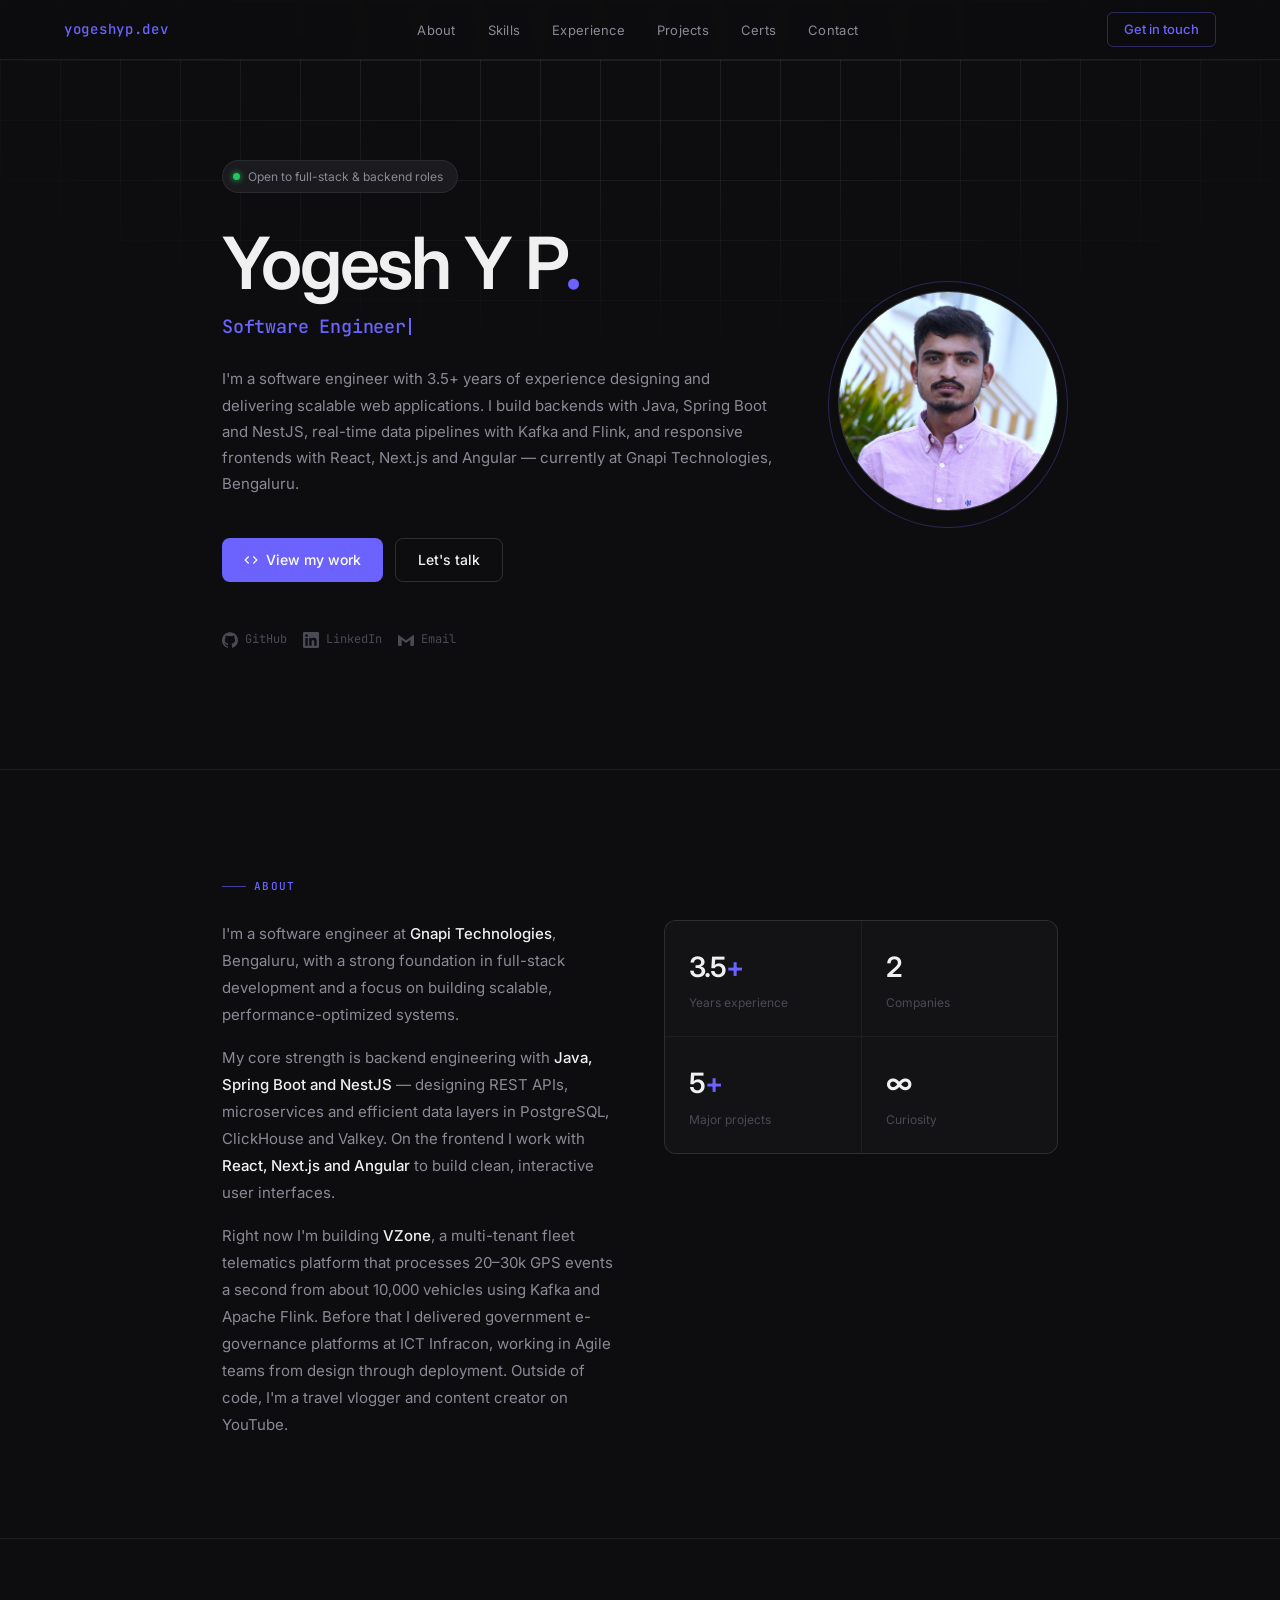
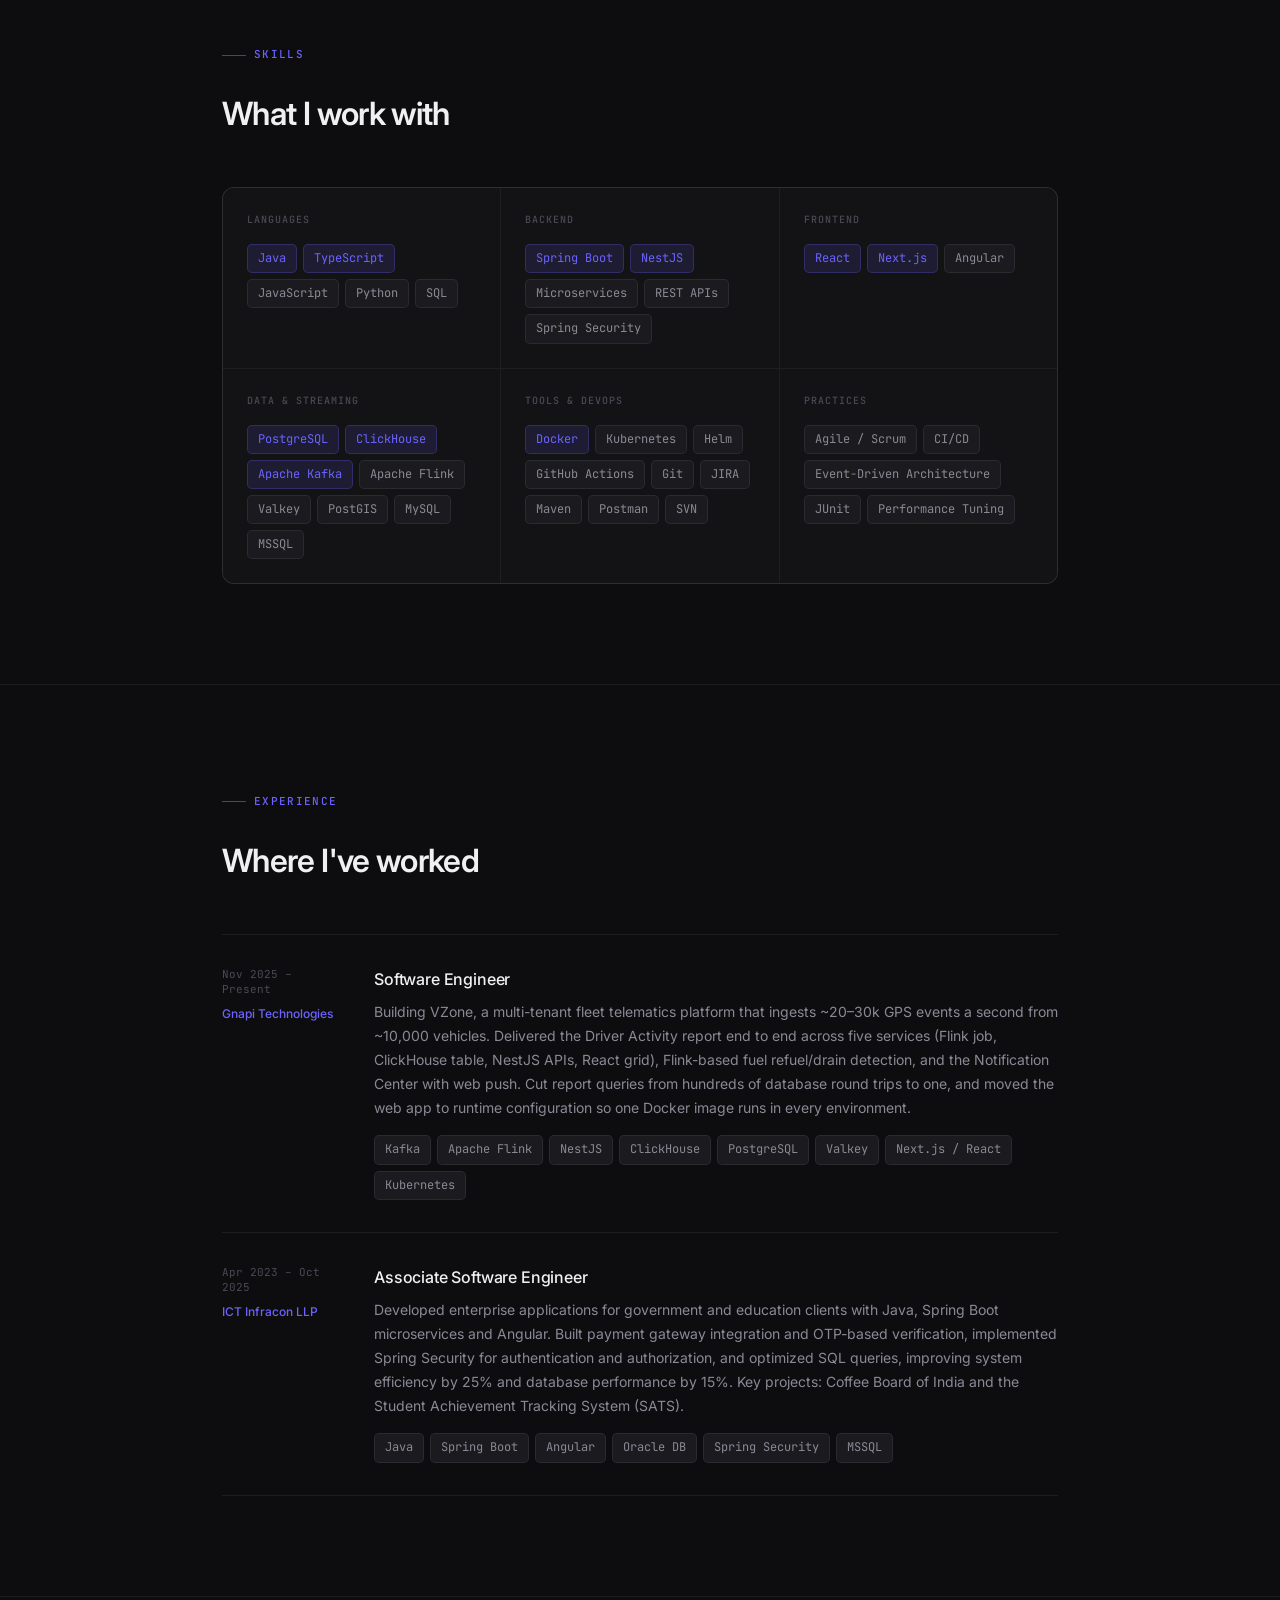
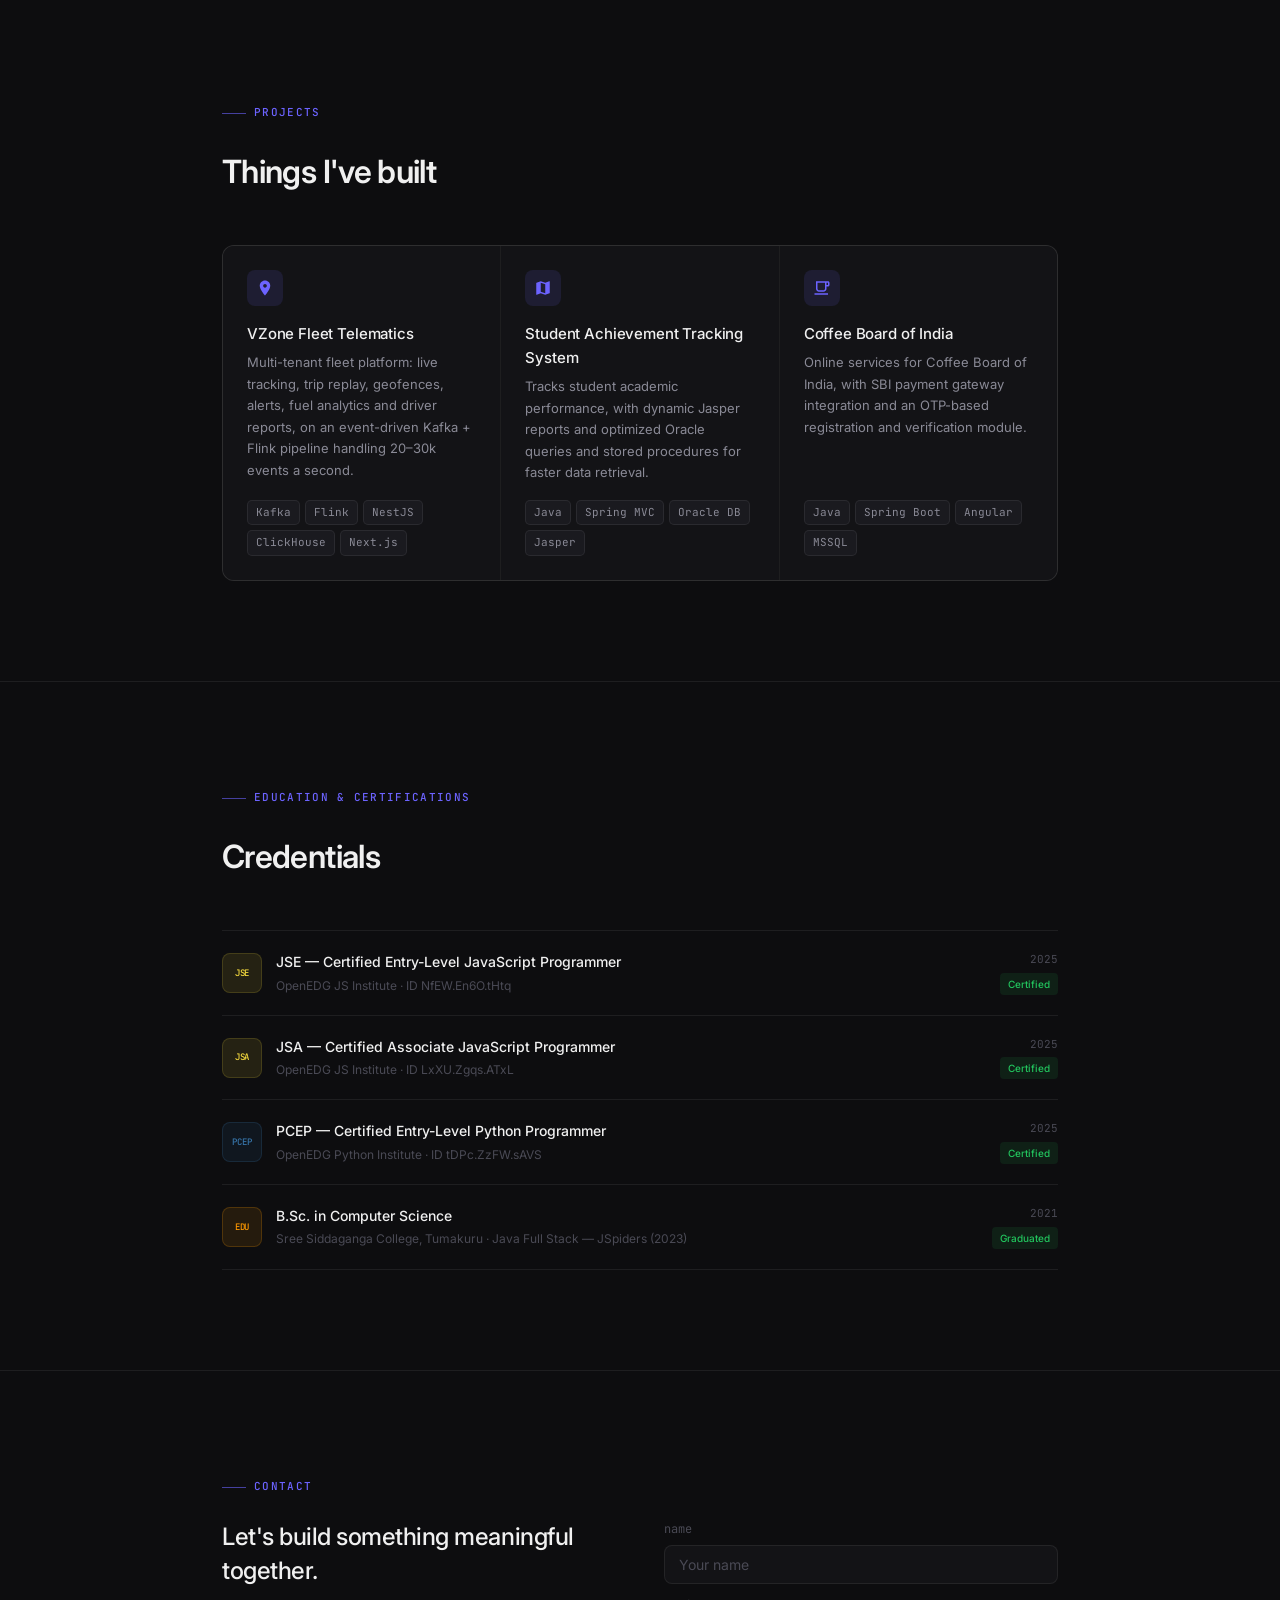
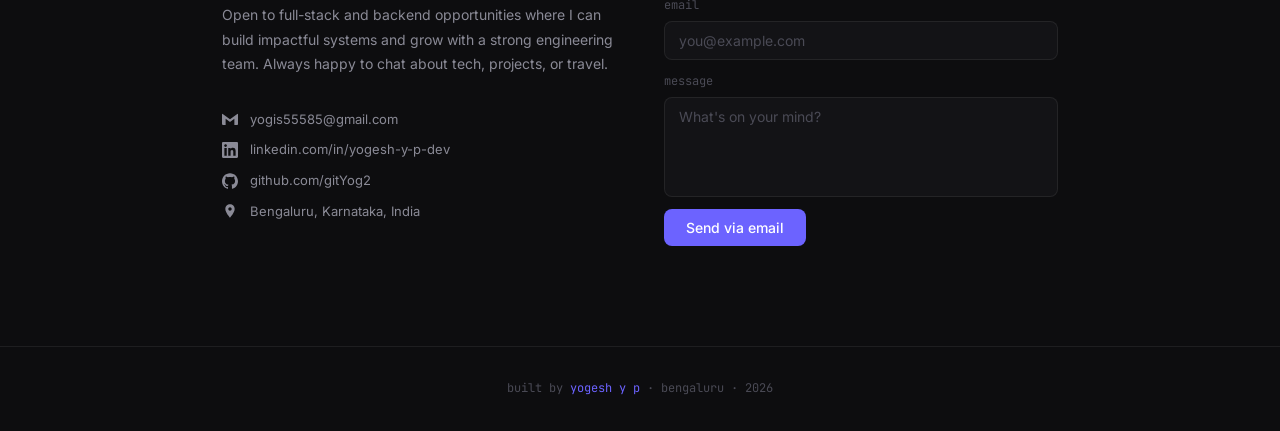
==== commit 34fecef8: "Update index.html" ====
--- a/index.html
+++ b/index.html
@@ -4,7 +4,7 @@
   <meta charset="UTF-8" />
   <meta name="viewport" content="width=device-width, initial-scale=1.0" />
   <title>Yogesh Y P — Software Engineer</title>
-  <meta name="description" content="Software Engineer at Gnapi Technologies, Bengaluru. 3.5+ years building scalable full-stack applications with Java, Spring Boot, React, and Node.js." />
+  <meta name="description" content="Software Engineer at Gnapi Technologies, Bengaluru. 3.5+ years building full-stack applications with Java, Spring Boot, NestJS and React, and real-time data pipelines with Kafka, Flink and ClickHouse." />
   <link rel="preconnect" href="https://fonts.googleapis.com" />
   <link rel="preconnect" href="https://fonts.gstatic.com" crossorigin />
   <link href="https://fonts.googleapis.com/css2?family=Inter:wght@300;400;500;600&family=JetBrains+Mono:wght@400;500&display=swap" rel="stylesheet" />
@@ -582,8 +582,9 @@
           </div>
           <p class="hero-desc">
             I'm a software engineer with 3.5+ years of experience designing and delivering scalable web
-            applications. I build robust backends with Java, Spring Boot, and Node.js, and clean, responsive
-            frontends with React and Angular — currently at Gnapi Technologies, Bengaluru.
+            applications. I build backends with Java, Spring Boot and NestJS, real-time data pipelines with
+            Kafka and Flink, and responsive frontends with React, Next.js and Angular — currently at
+            Gnapi Technologies, Bengaluru.
           </p>
           <div class="hero-actions">
             <a href="#projects" class="btn-primary">
@@ -595,7 +596,7 @@
             </a>
           </div>
           <div class="hero-socials">
-            <a href="https://github.com/" target="_blank" class="hero-social">
+            <a href="https://github.com/gitYog2" target="_blank" class="hero-social">
               <svg viewBox="0 0 24 24" xmlns="http://www.w3.org/2000/svg"><path d="M12 .297c-6.63 0-12 5.373-12 12 0 5.303 3.438 9.8 8.205 11.385.6.113.82-.258.82-.577 0-.285-.01-1.04-.015-2.04-3.338.724-4.042-1.61-4.042-1.61C4.422 18.07 3.633 17.7 3.633 17.7c-1.087-.744.084-.729.084-.729 1.205.084 1.838 1.236 1.838 1.236 1.07 1.835 2.809 1.305 3.495.998.108-.776.417-1.305.76-1.605-2.665-.3-5.466-1.332-5.466-5.93 0-1.31.465-2.38 1.235-3.22-.135-.303-.54-1.523.105-3.176 0 0 1.005-.322 3.3 1.23.96-.267 1.98-.399 3-.405 1.02.006 2.04.138 3 .405 2.28-1.552 3.285-1.23 3.285-1.23.645 1.653.24 2.873.12 3.176.765.84 1.23 1.91 1.23 3.22 0 4.61-2.805 5.625-5.475 5.92.42.36.81 1.096.81 2.22 0 1.606-.015 2.896-.015 3.286 0 .315.21.69.825.57C20.565 22.092 24 17.592 24 12.297c0-6.627-5.373-12-12-12"/></svg>
               GitHub
             </a>
@@ -631,14 +632,15 @@
           in full-stack development and a focus on building scalable, performance-optimized systems.
         </p>
         <p>
-          My core strength is backend engineering with <strong>Java, Spring Boot, and Node.js</strong> — designing
-          REST APIs, microservices, and efficient database layers in PostgreSQL and MySQL. On the frontend I work
-          with <strong>React and Angular</strong> to build clean, interactive user interfaces.
+          My core strength is backend engineering with <strong>Java, Spring Boot and NestJS</strong> — designing
+          REST APIs, microservices and efficient data layers in PostgreSQL, ClickHouse and Valkey. On the frontend
+          I work with <strong>React, Next.js and Angular</strong> to build clean, interactive user interfaces.
         </p>
         <p>
-          I've contributed to enterprise-grade systems including government e-governance platforms and the VZone
-          fleet tracking application, working in Agile teams from design through deployment. Outside of code, I'm a
-          travel vlogger and content creator on YouTube.
+          Right now I'm building <strong>VZone</strong>, a multi-tenant fleet telematics platform that processes
+          20–30k GPS events a second from about 10,000 vehicles using Kafka and Apache Flink. Before that I
+          delivered government e-governance platforms at ICT Infracon, working in Agile teams from design through
+          deployment. Outside of code, I'm a travel vlogger and content creator on YouTube.
         </p>
       </div>
       <div class="about-stats">
@@ -675,8 +677,8 @@
         <p class="skill-group-label">Languages</p>
         <div class="skill-tags">
           <span class="tag accent">Java</span>
+          <span class="tag accent">TypeScript</span>
           <span class="tag">JavaScript</span>
-          <span class="tag">TypeScript</span>
           <span class="tag">Python</span>
           <span class="tag">SQL</span>
         </div>
@@ -685,42 +687,45 @@
         <p class="skill-group-label">Backend</p>
         <div class="skill-tags">
           <span class="tag accent">Spring Boot</span>
-          <span class="tag accent">Node.js</span>
-          <span class="tag">Express.js</span>
+          <span class="tag accent">NestJS</span>
+          <span class="tag">Microservices</span>
           <span class="tag">REST APIs</span>
-          <span class="tag">Microservices</span>
           <span class="tag">Spring Security</span>
-          <span class="tag">JPA / Hibernate</span>
         </div>
       </div>
       <div class="skill-group">
         <p class="skill-group-label">Frontend</p>
         <div class="skill-tags">
-          <span class="tag accent">React.js</span>
-          <span class="tag accent">Angular</span>
-          <span class="tag">HTML5</span>
-          <span class="tag">CSS3</span>
-          <span class="tag">Bootstrap</span>
+          <span class="tag accent">React</span>
+          <span class="tag accent">Next.js</span>
+          <span class="tag">Angular</span>
         </div>
       </div>
       <div class="skill-group">
-        <p class="skill-group-label">Databases</p>
+        <p class="skill-group-label">Data &amp; Streaming</p>
         <div class="skill-tags">
           <span class="tag accent">PostgreSQL</span>
+          <span class="tag accent">ClickHouse</span>
+          <span class="tag accent">Apache Kafka</span>
+          <span class="tag">Apache Flink</span>
+          <span class="tag">Valkey</span>
+          <span class="tag">PostGIS</span>
           <span class="tag">MySQL</span>
-          <span class="tag">Oracle DB</span>
           <span class="tag">MSSQL</span>
         </div>
       </div>
       <div class="skill-group">
-        <p class="skill-group-label">Tools & DevOps</p>
+        <p class="skill-group-label">Tools &amp; DevOps</p>
         <div class="skill-tags">
-          <span class="tag accent">Git</span>
-          <span class="tag">Docker</span>
+          <span class="tag accent">Docker</span>
+          <span class="tag">Kubernetes</span>
+          <span class="tag">Helm</span>
+          <span class="tag">GitHub Actions</span>
+          <span class="tag">Git</span>
           <span class="tag">JIRA</span>
-          <span class="tag">GitHub</span>
+          <span class="tag">Maven</span>
+          <span class="tag">Postman</span>
           <span class="tag">SVN</span>
-          <span class="tag">SQL Developer</span>
         </div>
       </div>
       <div class="skill-group">
@@ -728,7 +733,8 @@
         <div class="skill-tags">
           <span class="tag">Agile / Scrum</span>
           <span class="tag">CI/CD</span>
-          <span class="tag">System Design</span>
+          <span class="tag">Event-Driven Architecture</span>
+          <span class="tag">JUnit</span>
           <span class="tag">Performance Tuning</span>
         </div>
       </div>
@@ -746,39 +752,43 @@
     <div class="experience-list">
       <div class="exp-item">
         <div class="exp-meta">
-          <p class="exp-period">Present</p>
+          <p class="exp-period">Nov 2025 – Present</p>
           <p class="exp-company">Gnapi Technologies</p>
         </div>
         <div>
           <p class="exp-role">Software Engineer</p>
           <p class="exp-desc">
-            Develop and maintain internal applications and the VZone Fleet Tracking platform — a real-time vehicle
-            tracking and fleet management system. Build microservices-based backend modules, implement RESTful APIs
-            and interactive UIs, and optimize PostgreSQL queries for faster response times. Collaborate across
-            functions in Agile sprints from planning through delivery.
+            Building VZone, a multi-tenant fleet telematics platform that ingests ~20–30k GPS events a second
+            from ~10,000 vehicles. Delivered the Driver Activity report end to end across five services (Flink job,
+            ClickHouse table, NestJS APIs, React grid), Flink-based fuel refuel/drain detection, and the Notification
+            Center with web push. Cut report queries from hundreds of database round trips to one, and moved the web
+            app to runtime configuration so one Docker image runs in every environment.
           </p>
           <div class="exp-tags">
-            <span class="tag">Node.js</span>
-            <span class="tag">React</span>
-            <span class="tag">Python</span>
+            <span class="tag">Kafka</span>
+            <span class="tag">Apache Flink</span>
+            <span class="tag">NestJS</span>
+            <span class="tag">ClickHouse</span>
             <span class="tag">PostgreSQL</span>
-            <span class="tag">Microservices</span>
-            <span class="tag">REST APIs</span>
+            <span class="tag">Valkey</span>
+            <span class="tag">Next.js / React</span>
+            <span class="tag">Kubernetes</span>
           </div>
         </div>
       </div>
       <div class="exp-item">
         <div class="exp-meta">
-          <p class="exp-period">Previous</p>
+          <p class="exp-period">Apr 2023 – Oct 2025</p>
           <p class="exp-company">ICT Infracon LLP</p>
         </div>
         <div>
           <p class="exp-role">Associate Software Engineer</p>
           <p class="exp-desc">
-            Designed and developed Excise e-Services applications delivering end-to-end digital workflows for
-            government clients. Built and enhanced critical modules including payment integration and OTP services
-            for secure transactions, implemented Spring Security for authentication & authorization, and used JPA
-            for efficient data persistence. Key projects: SATS (tracking system), KSBCL, and Coffee Board.
+            Developed enterprise applications for government and education clients with Java, Spring Boot
+            microservices and Angular. Built payment gateway integration and OTP-based verification, implemented
+            Spring Security for authentication and authorization, and optimized SQL queries, improving system
+            efficiency by 25% and database performance by 15%. Key projects: Coffee Board of India and the
+            Student Achievement Tracking System (SATS).
           </p>
           <div class="exp-tags">
             <span class="tag">Java</span>
@@ -786,7 +796,7 @@
             <span class="tag">Angular</span>
             <span class="tag">Oracle DB</span>
             <span class="tag">Spring Security</span>
-            <span class="tag">JPA</span>
+            <span class="tag">MSSQL</span>
           </div>
         </div>
       </div>
@@ -810,25 +820,10 @@
           </div>
           <div class="project-links"></div>
         </div>
-        <p class="project-name">VZone Fleet Tracking</p>
-        <p class="project-desc">Real-time vehicle tracking and fleet management platform. Live location, monitoring, and operational dashboards for fleet operators.</p>
+        <p class="project-name">VZone Fleet Telematics</p>
+        <p class="project-desc">Multi-tenant fleet platform: live tracking, trip replay, geofences, alerts, fuel analytics and driver reports, on an event-driven Kafka + Flink pipeline handling 20–30k events a second.</p>
         <div class="project-stack">
-          <span class="tag">Node.js</span><span class="tag">React</span><span class="tag">PostgreSQL</span>
-        </div>
-      </div>
-
-      <!-- Excise e-Services -->
-      <div class="project-card">
-        <div class="project-card-top">
-          <div class="project-icon">
-            <svg viewBox="0 0 24 24"><path d="M12 1L3 5v6c0 5.55 3.84 10.74 9 12 5.16-1.26 9-6.45 9-12V5l-9-4zm0 10.99h7c-.53 4.12-3.28 7.79-7 8.94V12H5V6.3l7-3.11v8.8z"/></svg>
-          </div>
-          <div class="project-links"></div>
-        </div>
-        <p class="project-name">Excise e-Services</p>
-        <p class="project-desc">Government e-governance suite for digital excise workflows. Built secure payment integration and OTP modules with Spring Security.</p>
-        <div class="project-stack">
-          <span class="tag">Spring Boot</span><span class="tag">Angular</span><span class="tag">Oracle DB</span>
+          <span class="tag">Kafka</span><span class="tag">Flink</span><span class="tag">NestJS</span><span class="tag">ClickHouse</span><span class="tag">Next.js</span>
         </div>
       </div>
 
@@ -840,10 +835,10 @@
           </div>
           <div class="project-links"></div>
         </div>
-        <p class="project-name">SATS Tracking System</p>
-        <p class="project-desc">End-to-end tracking system delivered for an enterprise client. Focused on reliable data flow and responsive backend services.</p>
+        <p class="project-name">Student Achievement Tracking System</p>
+        <p class="project-desc">Tracks student academic performance, with dynamic Jasper reports and optimized Oracle queries and stored procedures for faster data retrieval.</p>
         <div class="project-stack">
-          <span class="tag">Java</span><span class="tag">Spring Boot</span><span class="tag">JPA</span>
+          <span class="tag">Java</span><span class="tag">Spring MVC</span><span class="tag">Oracle DB</span><span class="tag">Jasper</span>
         </div>
       </div>
 
@@ -855,25 +850,10 @@
           </div>
           <div class="project-links"></div>
         </div>
-        <p class="project-name">Coffee Board</p>
-        <p class="project-desc">Web application built for Coffee Board operations — streamlining data management and digital workflows with REST APIs and an interactive UI.</p>
+        <p class="project-name">Coffee Board of India</p>
+        <p class="project-desc">Online services for Coffee Board of India, with SBI payment gateway integration and an OTP-based registration and verification module.</p>
         <div class="project-stack">
-          <span class="tag">Java</span><span class="tag">Spring Boot</span><span class="tag">Angular</span><span class="tag">PostgreSQL</span>
-        </div>
-      </div>
-
-      <!-- KSBCL -->
-      <div class="project-card">
-        <div class="project-card-top">
-          <div class="project-icon">
-            <svg viewBox="0 0 24 24"><path d="M3 13h2v-2H3v2zm0 4h2v-2H3v2zm0-8h2V7H3v2zm4 4h14v-2H7v2zm0 4h14v-2H7v2zM7 7v2h14V7H7z"/></svg>
-          </div>
-          <div class="project-links"></div>
-        </div>
-        <p class="project-name">KSBCL Platform</p>
-        <p class="project-desc">Digital workflow services for a state beverage corporation. Delivered backend modules and integrations as part of the e-services suite.</p>
-        <div class="project-stack">
-          <span class="tag">Java</span><span class="tag">Spring Boot</span><span class="tag">Oracle DB</span>
+          <span class="tag">Java</span><span class="tag">Spring Boot</span><span class="tag">Angular</span><span class="tag">MSSQL</span>
         </div>
       </div>
     </div>
@@ -920,19 +900,6 @@
           <div>
             <p class="cert-name">PCEP — Certified Entry-Level Python Programmer</p>
             <p class="cert-issuer">OpenEDG Python Institute · ID tDPc.ZzFW.sAVS</p>
-          </div>
-        </div>
-        <div class="cert-right">
-          <p class="cert-year">2025</p>
-          <span class="cert-badge pass">Certified</span>
-        </div>
-      </div>
-      <div class="cert-item">
-        <div class="cert-left">
-          <div class="cert-icon py">PCAP</div>
-          <div>
-            <p class="cert-name">PCAP — Certified Associate in Python Programming</p>
-            <p class="cert-issuer">OpenEDG Python Institute · ID U5NT.tis2.SzHh</p>
           </div>
         </div>
         <div class="cert-right">
@@ -979,9 +946,9 @@
             <svg viewBox="0 0 24 24"><path d="M20.447 20.452h-3.554v-5.569c0-1.328-.027-3.037-1.852-3.037-1.853 0-2.136 1.445-2.136 2.939v5.667H9.351V9h3.414v1.561h.046c.477-.9 1.637-1.85 3.37-1.85 3.601 0 4.267 2.37 4.267 5.455v6.286zM5.337 7.433c-1.144 0-2.063-.926-2.063-2.065 0-1.138.92-2.063 2.063-2.063 1.14 0 2.064.925 2.064 2.063 0 1.139-.925 2.065-2.064 2.065zm1.782 13.019H3.555V9h3.564v11.452zM22.225 0H1.771C.792 0 0 .774 0 1.729v20.542C0 23.227.792 24 1.771 24h20.451C23.2 24 24 23.227 24 22.271V1.729C24 .774 23.2 0 22.222 0h.003z"/></svg>
             linkedin.com/in/yogesh-y-p-dev
           </a>
-          <a href="https://github.com/" target="_blank" class="contact-link">
+          <a href="https://github.com/gitYog2" target="_blank" class="contact-link">
             <svg viewBox="0 0 24 24"><path d="M12 .297c-6.63 0-12 5.373-12 12 0 5.303 3.438 9.8 8.205 11.385.6.113.82-.258.82-.577 0-.285-.01-1.04-.015-2.04-3.338.724-4.042-1.61-4.042-1.61C4.422 18.07 3.633 17.7 3.633 17.7c-1.087-.744.084-.729.084-.729 1.205.084 1.838 1.236 1.838 1.236 1.07 1.835 2.809 1.305 3.495.998.108-.776.417-1.305.76-1.605-2.665-.3-5.466-1.332-5.466-5.93 0-1.31.465-2.38 1.235-3.22-.135-.303-.54-1.523.105-3.176 0 0 1.005-.322 3.3 1.23.96-.267 1.98-.399 3-.405 1.02.006 2.04.138 3 .405 2.28-1.552 3.285-1.23 3.285-1.23.645 1.653.24 2.873.12 3.176.765.84 1.23 1.91 1.23 3.22 0 4.61-2.805 5.625-5.475 5.92.42.36.81 1.096.81 2.22 0 1.606-.015 2.896-.015 3.286 0 .315.21.69.825.57C20.565 22.092 24 17.592 24 12.297c0-6.627-5.373-12-12-12"/></svg>
-            github.com/yogeshyp
+            github.com/gitYog2
           </a>
           <a href="https://www.google.com/maps/place/Bengaluru" target="_blank" class="contact-link">
             <svg viewBox="0 0 24 24"><path d="M12 2C8.13 2 5 5.13 5 9c0 5.25 7 13 7 13s7-7.75 7-13c0-3.87-3.13-7-7-7zm0 9.5c-1.38 0-2.5-1.12-2.5-2.5s1.12-2.5 2.5-2.5 2.5 1.12 2.5 2.5-1.12 2.5-2.5 2.5z"/></svg>
@@ -1003,7 +970,7 @@
             <label class="form-label">message</label>
             <textarea class="form-textarea" placeholder="What's on your mind?"></textarea>
           </div>
-          <button class="form-submit" onclick="handleSubmit(this)">Send message</button>
+          <button class="form-submit" onclick="handleSubmit(this)">Send via email</button>
         </div>
       </div>
     </div>
@@ -1056,9 +1023,19 @@
 
   // Form submit
   function handleSubmit(btn) {
-    btn.textContent = 'Sent ✓';
-    btn.style.background = 'var(--green)';
-    btn.disabled = true;
+    const form = btn.closest('.contact-form');
+    const name = form.querySelector('input[type="text"]').value.trim();
+    const email = form.querySelector('input[type="email"]').value.trim();
+    const message = form.querySelector('textarea').value.trim();
+    if (!name || !message) {
+      btn.textContent = 'Add your name and a message';
+      setTimeout(() => { btn.textContent = 'Send via email'; }, 2200);
+      return;
+    }
+    const subject = encodeURIComponent('Portfolio enquiry from ' + name);
+    const body = encodeURIComponent(message + '\n\n' + name + (email ? ' (' + email + ')' : ''));
+    window.location.href = 'mailto:yogis55585@gmail.com?subject=' + subject + '&body=' + body;
+    btn.textContent = 'Opening your email app';
   }
 </script>
 </body>
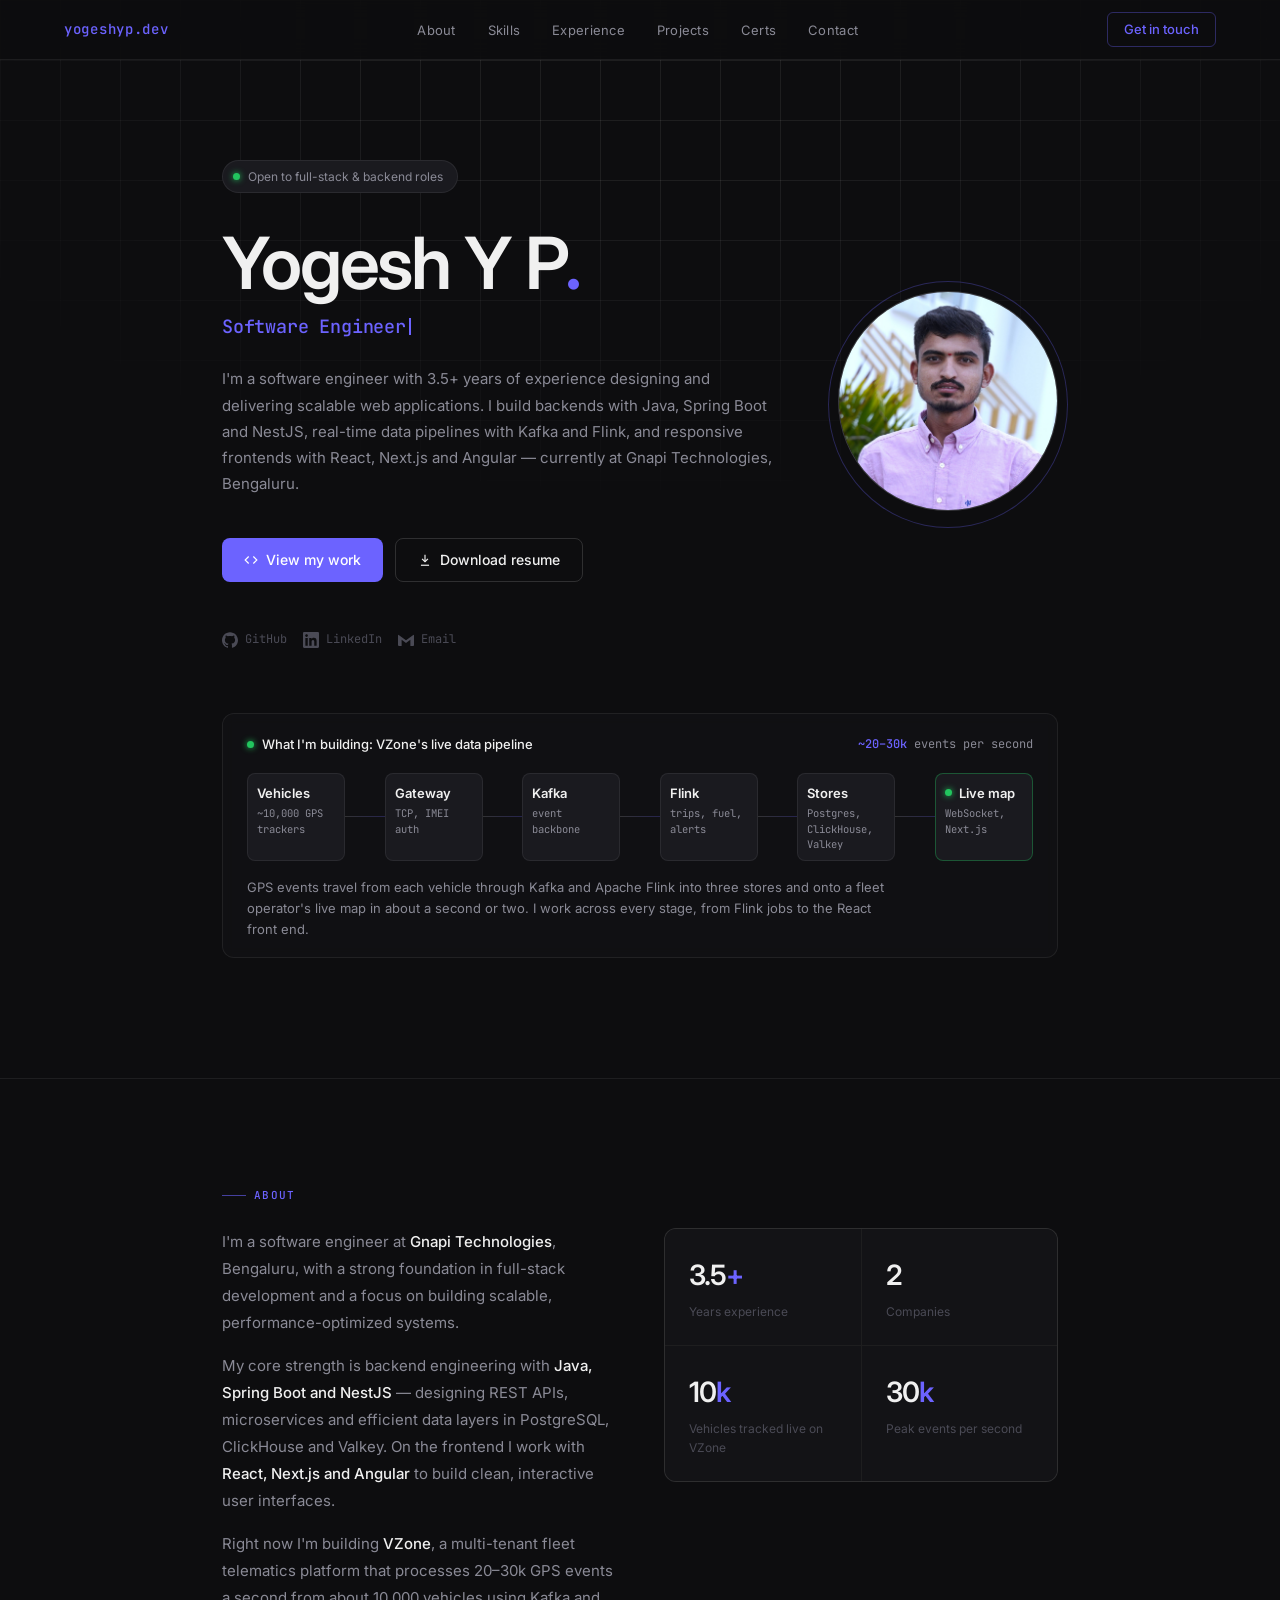
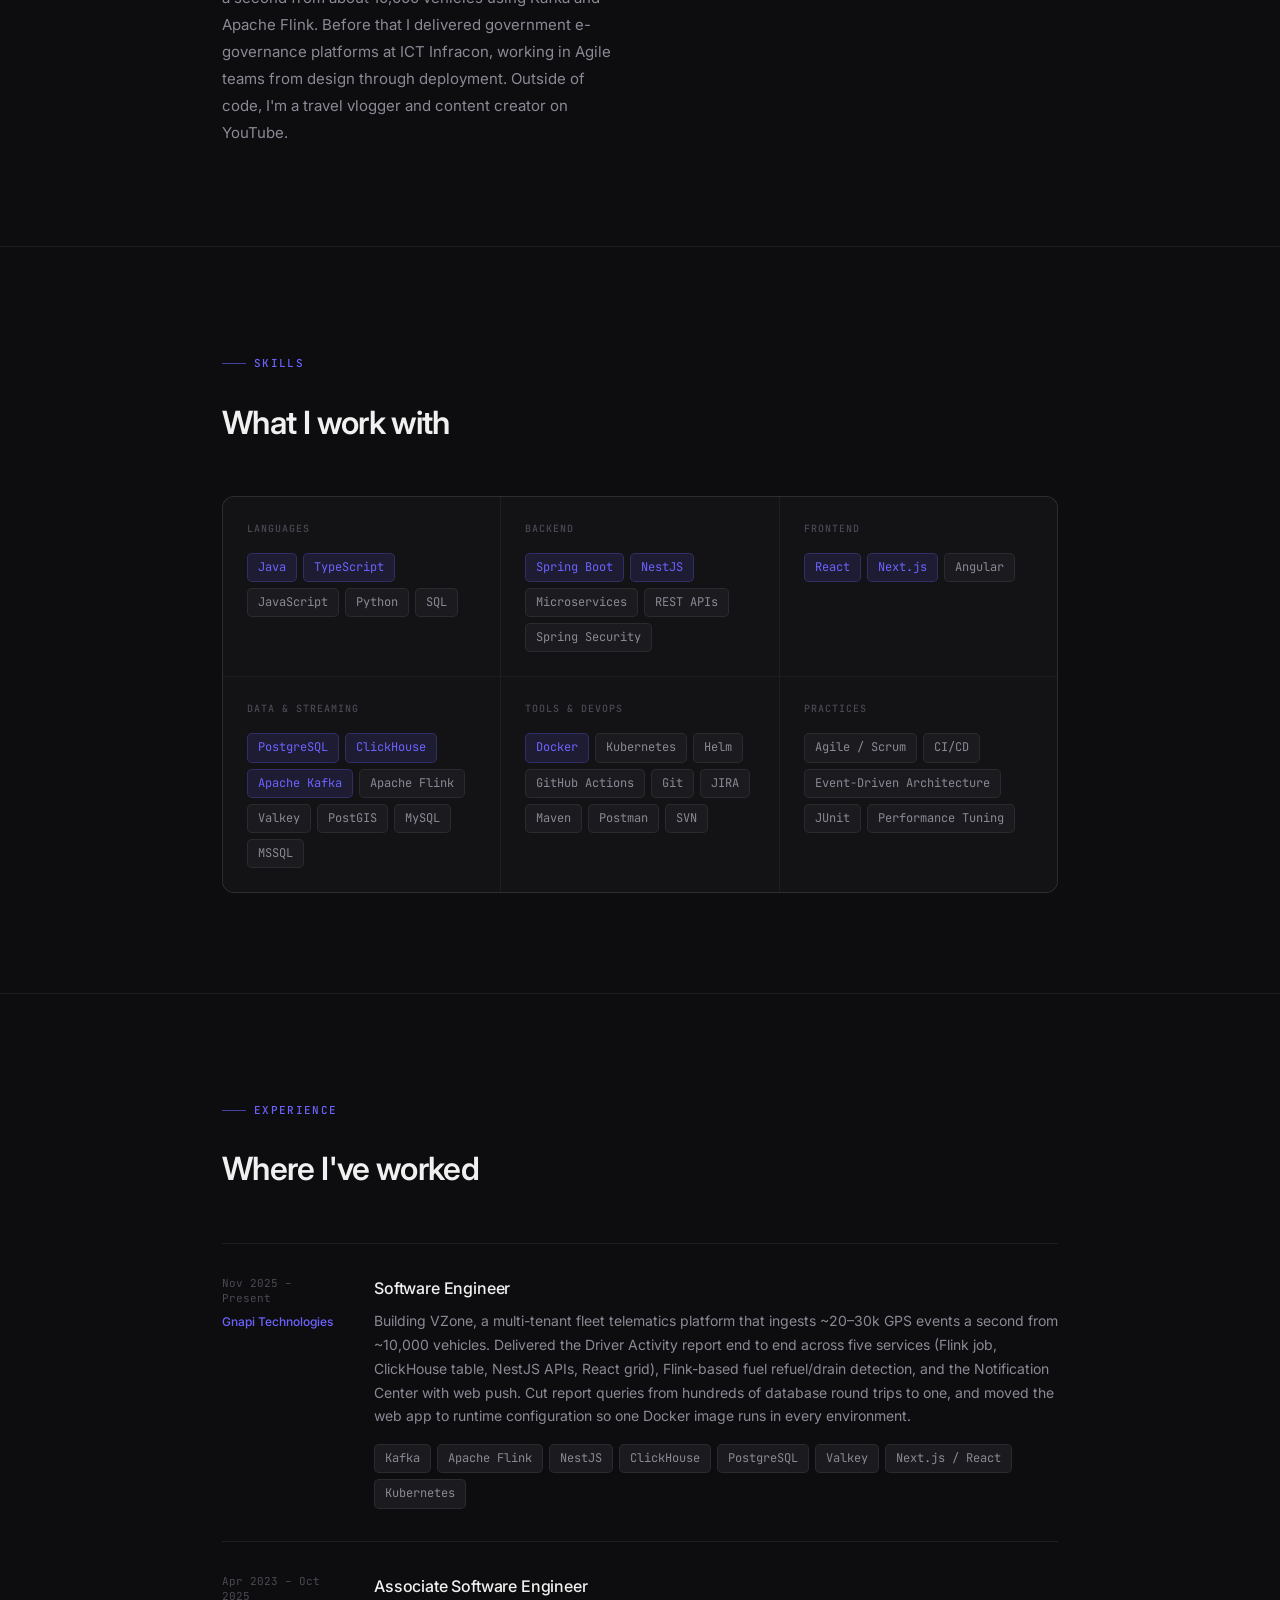
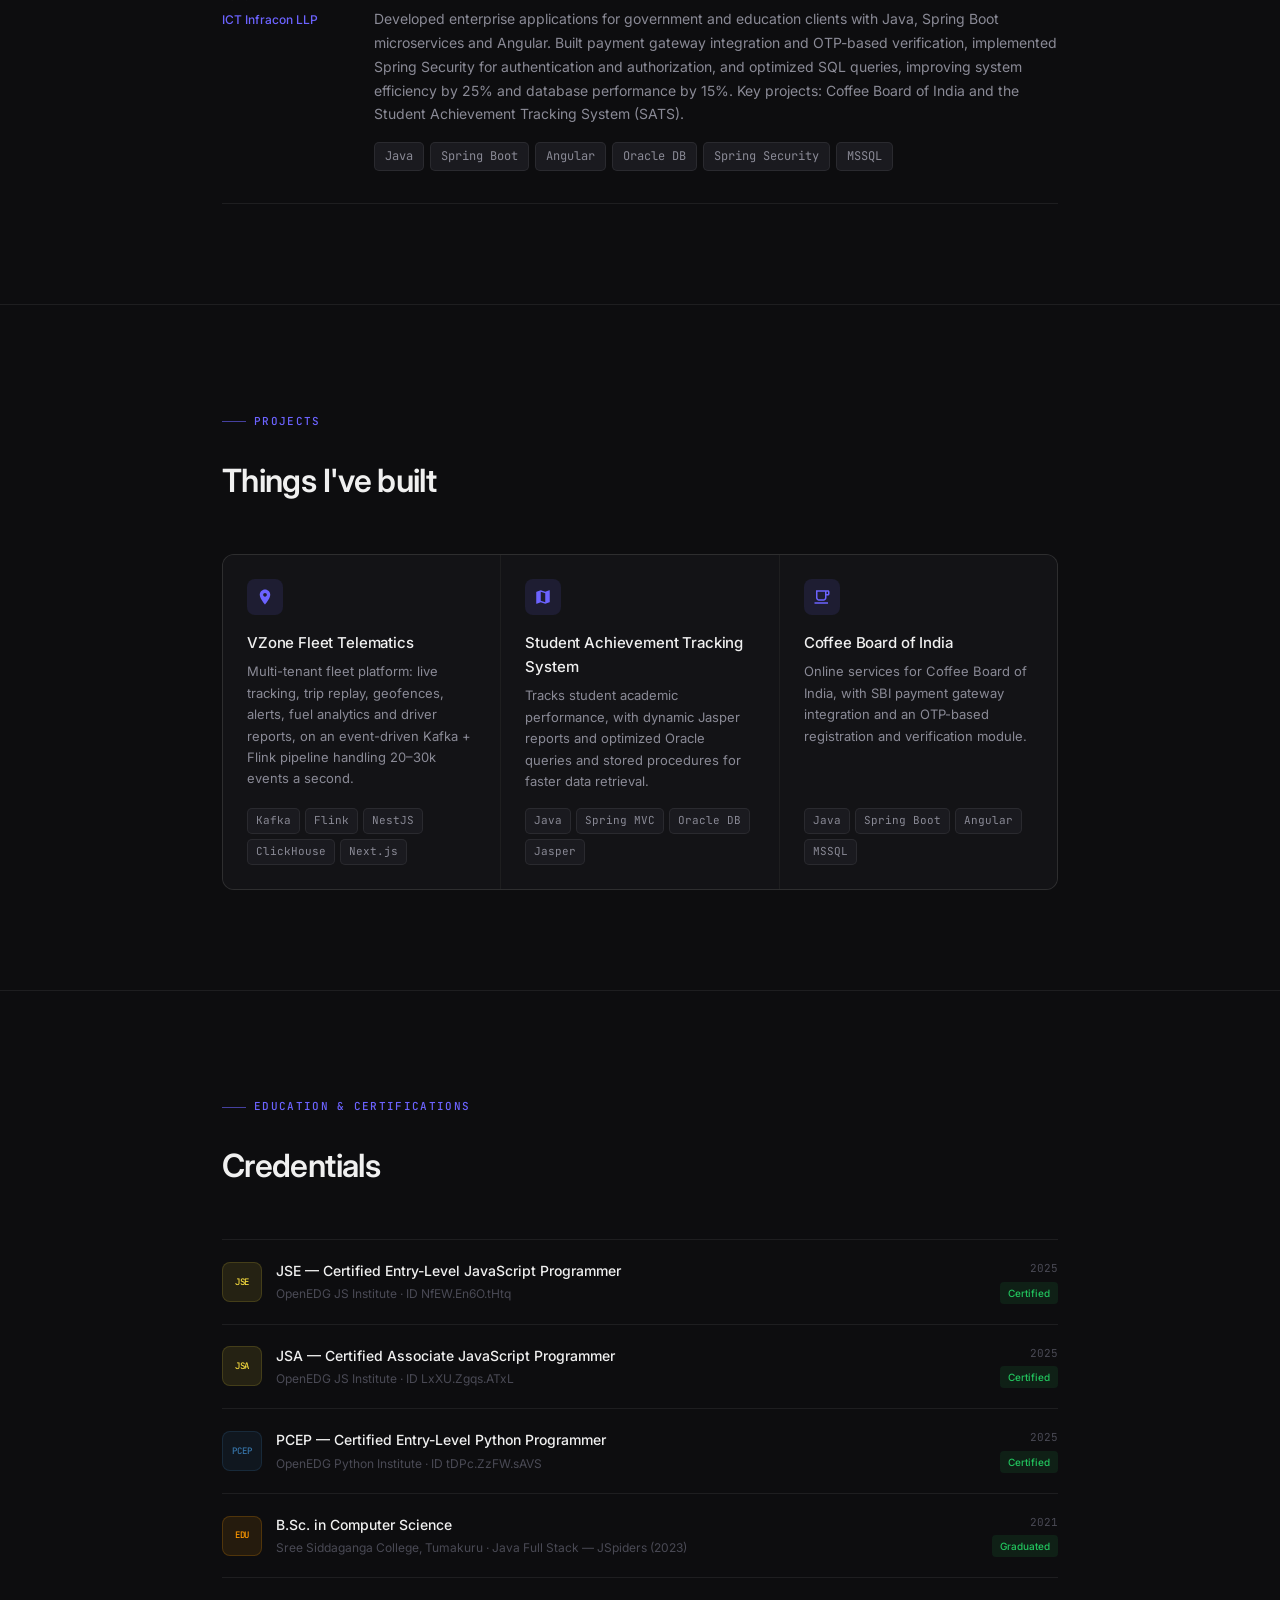
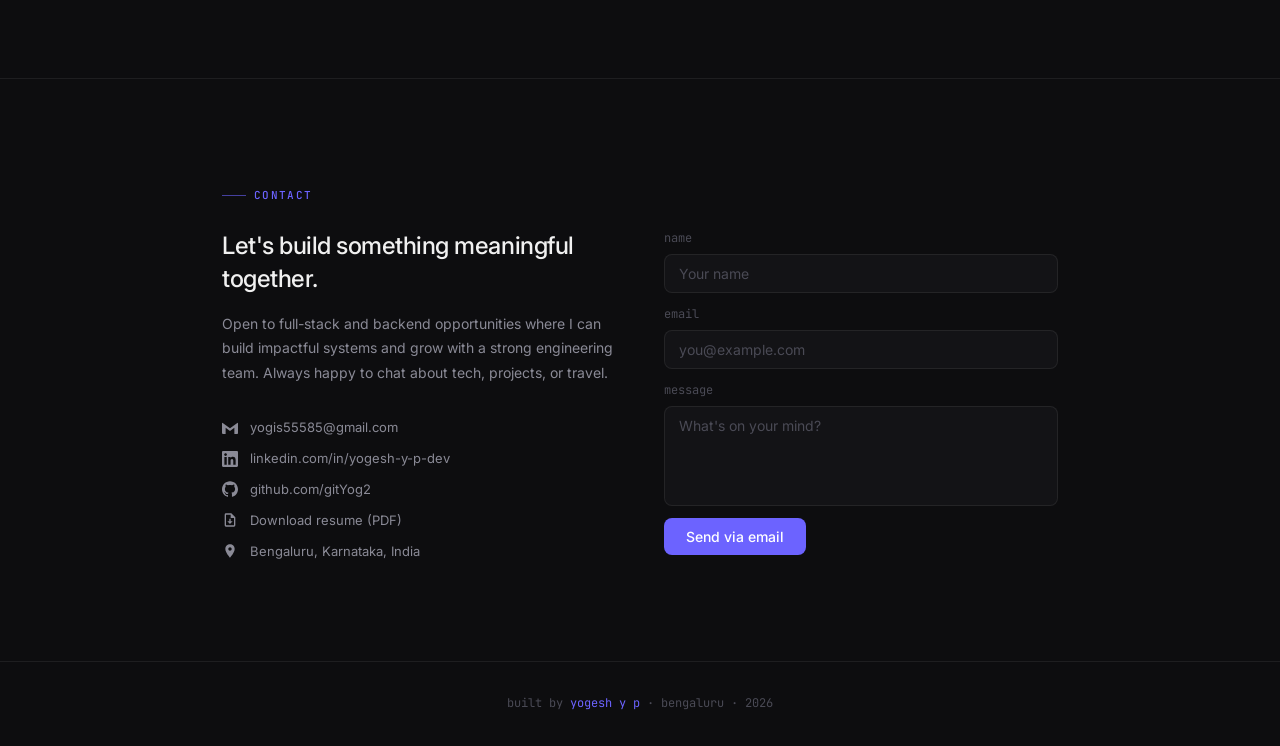
==== commit 96f70e6d: "feat(index): Modify portfolio" ====
--- a/index.html
+++ b/index.html
@@ -5,6 +5,12 @@
   <meta name="viewport" content="width=device-width, initial-scale=1.0" />
   <title>Yogesh Y P — Software Engineer</title>
   <meta name="description" content="Software Engineer at Gnapi Technologies, Bengaluru. 3.5+ years building full-stack applications with Java, Spring Boot, NestJS and React, and real-time data pipelines with Kafka, Flink and ClickHouse." />
+  <meta property="og:type" content="website" />
+  <meta property="og:title" content="Yogesh Y P — Software Engineer" />
+  <meta property="og:description" content="Full stack engineer building a real-time fleet telematics platform with Kafka, Flink, NestJS and React." />
+  <meta property="og:url" content="https://resume-six-sigma-73.vercel.app/" />
+  <meta property="og:image" content="https://resume-six-sigma-73.vercel.app/profile.jpg" />
+  <meta name="twitter:card" content="summary" />
   <link rel="preconnect" href="https://fonts.googleapis.com" />
   <link rel="preconnect" href="https://fonts.gstatic.com" crossorigin />
   <link href="https://fonts.googleapis.com/css2?family=Inter:wght@300;400;500;600&family=JetBrains+Mono:wght@400;500&display=swap" rel="stylesheet" />
@@ -544,6 +550,59 @@
     /* ── Fade-in animation ── */
     .fade-in { opacity: 0; transform: translateY(20px); transition: opacity 0.5s ease, transform 0.5s ease; }
     .fade-in.visible { opacity: 1; transform: translateY(0); }
+
+    /* ── VZone pipeline (hero) ── */
+    .pipeline { margin-top: 4rem; border: 1px solid var(--border); border-radius: 12px;
+      background: rgba(19,19,22,0.72); backdrop-filter: blur(6px); padding: 1.25rem 1.5rem 1.1rem; }
+    .pipeline-head { display: flex; justify-content: space-between; align-items: baseline;
+      gap: 1rem; flex-wrap: wrap; margin-bottom: 1.1rem; }
+    .pipeline-title { display: inline-flex; align-items: center; gap: 8px;
+      font-size: 13px; font-weight: 500; color: var(--text-primary); }
+    .pipeline-rate { font-family: 'JetBrains Mono', monospace; font-size: 12px; color: var(--text-secondary); }
+    .pipeline-rate b { color: var(--accent); font-weight: 500; }
+    .pipeline-track { list-style: none; display: flex; align-items: stretch; }
+    .pnode { flex: 0 0 98px; min-width: 0; background: var(--bg3); border: 1px solid var(--border);
+      border-radius: 8px; padding: 9px 9px 8px; text-align: left; transition: border-color .2s; }
+    .pnode:hover { border-color: rgba(108,99,255,0.45); }
+    .pnode-name { display: block; font-size: 13px; font-weight: 600; color: var(--text-primary); }
+    .pnode-sub { display: block; margin-top: 3px; font-family: 'JetBrains Mono', monospace;
+      font-size: 10.5px; line-height: 1.45; color: var(--text-secondary); }
+    .pnode.live { border-color: rgba(34,197,94,0.35); }
+    .pnode.live .pnode-name { display: flex; align-items: center; gap: 7px; }
+    .plink { flex: 1 1 auto; min-width: 28px; position: relative; align-self: center; height: 1px;
+      background: linear-gradient(90deg, var(--border-hover), var(--accent-glow)); }
+    .plink i { position: absolute; top: -3px; left: 0; width: 7px; height: 7px; border-radius: 50%;
+      background: var(--accent); box-shadow: 0 0 10px var(--accent); opacity: 0;
+      animation: flow-x 1.5s linear infinite; animation-delay: calc(var(--d) * 0.3s); }
+    .plink i + i { animation-delay: calc(var(--d) * 0.3s + 0.75s); }
+    @keyframes flow-x { 0% { left: 0; opacity: 0; } 15% { opacity: 1; } 85% { opacity: 1; } 100% { left: calc(100% - 7px); opacity: 0; } }
+    @keyframes flow-y { 0% { top: 0; opacity: 0; } 15% { opacity: 1; } 85% { opacity: 1; } 100% { top: calc(100% - 7px); opacity: 0; } }
+    .pipeline-caption { margin-top: 1rem; font-size: 13px; line-height: 1.6; color: var(--text-secondary); max-width: 640px; }
+    @media (max-width: 760px) {
+      .pipeline { padding: 1.1rem; text-align: left; }
+      .pipeline-track { flex-direction: column; align-items: stretch; }
+      .pnode { flex: none; display: flex; justify-content: space-between; align-items: baseline; gap: 12px; padding: 9px 12px; }
+      .pnode-sub { margin-top: 0; text-align: right; }
+      .plink { flex: none; align-self: flex-start; margin-left: 22px; width: 1px; height: 20px; min-width: 0;
+        background: linear-gradient(180deg, var(--border-hover), var(--accent-glow)); }
+      .plink i { top: 0; left: -3px; animation-name: flow-y; }
+    }
+    /* Mobile hero: stack photo above text (text was squeezed beside the photo) */
+    @media (max-width: 700px) {
+      .hero-layout { flex-direction: column-reverse; flex-wrap: nowrap; align-items: center; }
+      .hero-left { flex: none; width: 100%; }
+      #hero { padding-top: 110px; padding-bottom: 80px; }
+    }
+    @media (prefers-reduced-motion: reduce) {
+      .plink i { animation: none; opacity: 1; left: calc(50% - 3px); }
+      .plink i + i { display: none; }
+      .hero-badge-dot, .hero-photo-ring, .hero-cursor { animation: none; }
+      .fade-in { transition: none; }
+      html { scroll-behavior: auto; }
+    }
+    @media (prefers-reduced-motion: reduce) and (max-width: 760px) {
+      .plink i { left: -2.5px; top: calc(50% - 3px); }
+    }
   </style>
 </head>
 <body>
@@ -591,8 +650,9 @@
               <svg xmlns="http://www.w3.org/2000/svg" width="14" height="14" viewBox="0 0 24 24" fill="none" stroke="currentColor" stroke-width="2"><polyline points="16 18 22 12 16 6"/><polyline points="8 6 2 12 8 18"/></svg>
               View my work
             </a>
-            <a href="#contact" class="btn-ghost">
-              Let's talk
+            <a href="Yogesh_Y_P_Resume.pdf" class="btn-ghost" download>
+              <svg xmlns="http://www.w3.org/2000/svg" width="14" height="14" viewBox="0 0 24 24" fill="none" stroke="currentColor" stroke-width="2" aria-hidden="true"><path d="M12 3v12"/><polyline points="7 10 12 15 17 10"/><path d="M5 21h14"/></svg>
+              Download resume
             </a>
           </div>
           <div class="hero-socials">
@@ -612,9 +672,33 @@
         </div>
         <div class="hero-photo-wrap">
           <div class="hero-photo-ring"></div>
-          <img class="hero-photo" src="profile.jpg" alt="Yogesh Y P" />
-        </div>
-      </div>
+          <img class="hero-photo" src="profile.jpg" alt="Yogesh Y P" width="600" height="709" decoding="async" />
+        </div>
+      </div>
+
+      <figure class="pipeline" aria-labelledby="pipeline-title">
+        <div class="pipeline-head">
+          <span class="pipeline-title" id="pipeline-title"><span class="hero-badge-dot"></span>What I'm building: VZone's live data pipeline</span>
+          <span class="pipeline-rate"><b>~20–30k</b> events per second</span>
+        </div>
+        <ol class="pipeline-track">
+          <li class="pnode"><span class="pnode-name">Vehicles</span><span class="pnode-sub">~10,000 GPS trackers</span></li>
+          <li class="plink" aria-hidden="true" style="--d:0"><i></i><i></i></li>
+          <li class="pnode"><span class="pnode-name">Gateway</span><span class="pnode-sub">TCP, IMEI auth</span></li>
+          <li class="plink" aria-hidden="true" style="--d:1"><i></i><i></i></li>
+          <li class="pnode"><span class="pnode-name">Kafka</span><span class="pnode-sub">event backbone</span></li>
+          <li class="plink" aria-hidden="true" style="--d:2"><i></i><i></i></li>
+          <li class="pnode"><span class="pnode-name">Flink</span><span class="pnode-sub">trips, fuel, alerts</span></li>
+          <li class="plink" aria-hidden="true" style="--d:3"><i></i><i></i></li>
+          <li class="pnode"><span class="pnode-name">Stores</span><span class="pnode-sub">Postgres, ClickHouse, Valkey</span></li>
+          <li class="plink" aria-hidden="true" style="--d:4"><i></i><i></i></li>
+          <li class="pnode live"><span class="pnode-name"><span class="hero-badge-dot"></span>Live map</span><span class="pnode-sub">WebSocket, Next.js</span></li>
+        </ol>
+        <figcaption class="pipeline-caption">
+          GPS events travel from each vehicle through Kafka and Apache Flink into three stores and onto a fleet
+          operator's live map in about a second or two. I work across every stage, from Flink jobs to the React front end.
+        </figcaption>
+      </figure>
     </div>
   </div>
 </section>
@@ -653,12 +737,12 @@
           <div class="stat-label">Companies</div>
         </div>
         <div class="stat-card">
-          <div class="stat-num">5<span>+</span></div>
-          <div class="stat-label">Major projects</div>
+          <div class="stat-num">10<span>k</span></div>
+          <div class="stat-label">Vehicles tracked live on VZone</div>
         </div>
         <div class="stat-card">
-          <div class="stat-num">∞</div>
-          <div class="stat-label">Curiosity</div>
+          <div class="stat-num">30<span>k</span></div>
+          <div class="stat-label">Peak events per second</div>
         </div>
       </div>
     </div>
@@ -950,6 +1034,10 @@
             <svg viewBox="0 0 24 24"><path d="M12 .297c-6.63 0-12 5.373-12 12 0 5.303 3.438 9.8 8.205 11.385.6.113.82-.258.82-.577 0-.285-.01-1.04-.015-2.04-3.338.724-4.042-1.61-4.042-1.61C4.422 18.07 3.633 17.7 3.633 17.7c-1.087-.744.084-.729.084-.729 1.205.084 1.838 1.236 1.838 1.236 1.07 1.835 2.809 1.305 3.495.998.108-.776.417-1.305.76-1.605-2.665-.3-5.466-1.332-5.466-5.93 0-1.31.465-2.38 1.235-3.22-.135-.303-.54-1.523.105-3.176 0 0 1.005-.322 3.3 1.23.96-.267 1.98-.399 3-.405 1.02.006 2.04.138 3 .405 2.28-1.552 3.285-1.23 3.285-1.23.645 1.653.24 2.873.12 3.176.765.84 1.23 1.91 1.23 3.22 0 4.61-2.805 5.625-5.475 5.92.42.36.81 1.096.81 2.22 0 1.606-.015 2.896-.015 3.286 0 .315.21.69.825.57C20.565 22.092 24 17.592 24 12.297c0-6.627-5.373-12-12-12"/></svg>
             github.com/gitYog2
           </a>
+          <a href="Yogesh_Y_P_Resume.pdf" class="contact-link" download>
+            <svg viewBox="0 0 24 24"><path d="M14 2H6a2 2 0 0 0-2 2v16a2 2 0 0 0 2 2h12a2 2 0 0 0 2-2V8l-6-6zm4 18H6V4h7v5h5v11zm-6-2l-4-4h3v-4h2v4h3l-4 4z"/></svg>
+            Download resume (PDF)
+          </a>
           <a href="https://www.google.com/maps/place/Bengaluru" target="_blank" class="contact-link">
             <svg viewBox="0 0 24 24"><path d="M12 2C8.13 2 5 5.13 5 9c0 5.25 7 13 7 13s7-7.75 7-13c0-3.87-3.13-7-7-7zm0 9.5c-1.38 0-2.5-1.12-2.5-2.5s1.12-2.5 2.5-2.5 2.5 1.12 2.5 2.5-1.12 2.5-2.5 2.5z"/></svg>
             Bengaluru, Karnataka, India
@@ -985,11 +1073,13 @@
 </footer>
 <script>
   // Typing animation
-  const phrases = ["Software Engineer", "Full Stack Developer", "Debugger with Coffee"];
+  const phrases = ["Software Engineer", "Full Stack Developer", "Real-time Systems Builder"];
   const typedEl = document.getElementById('typed');
   let pi = 0, ci = 0, deleting = false;
+  const reduceMotion = window.matchMedia('(prefers-reduced-motion: reduce)').matches;
   function tick() {
     if (!typedEl) return;
+    if (reduceMotion) { typedEl.textContent = phrases[0]; return; }
     const word = phrases[pi];
     if (!deleting) {
       typedEl.textContent = word.slice(0, ci + 1);
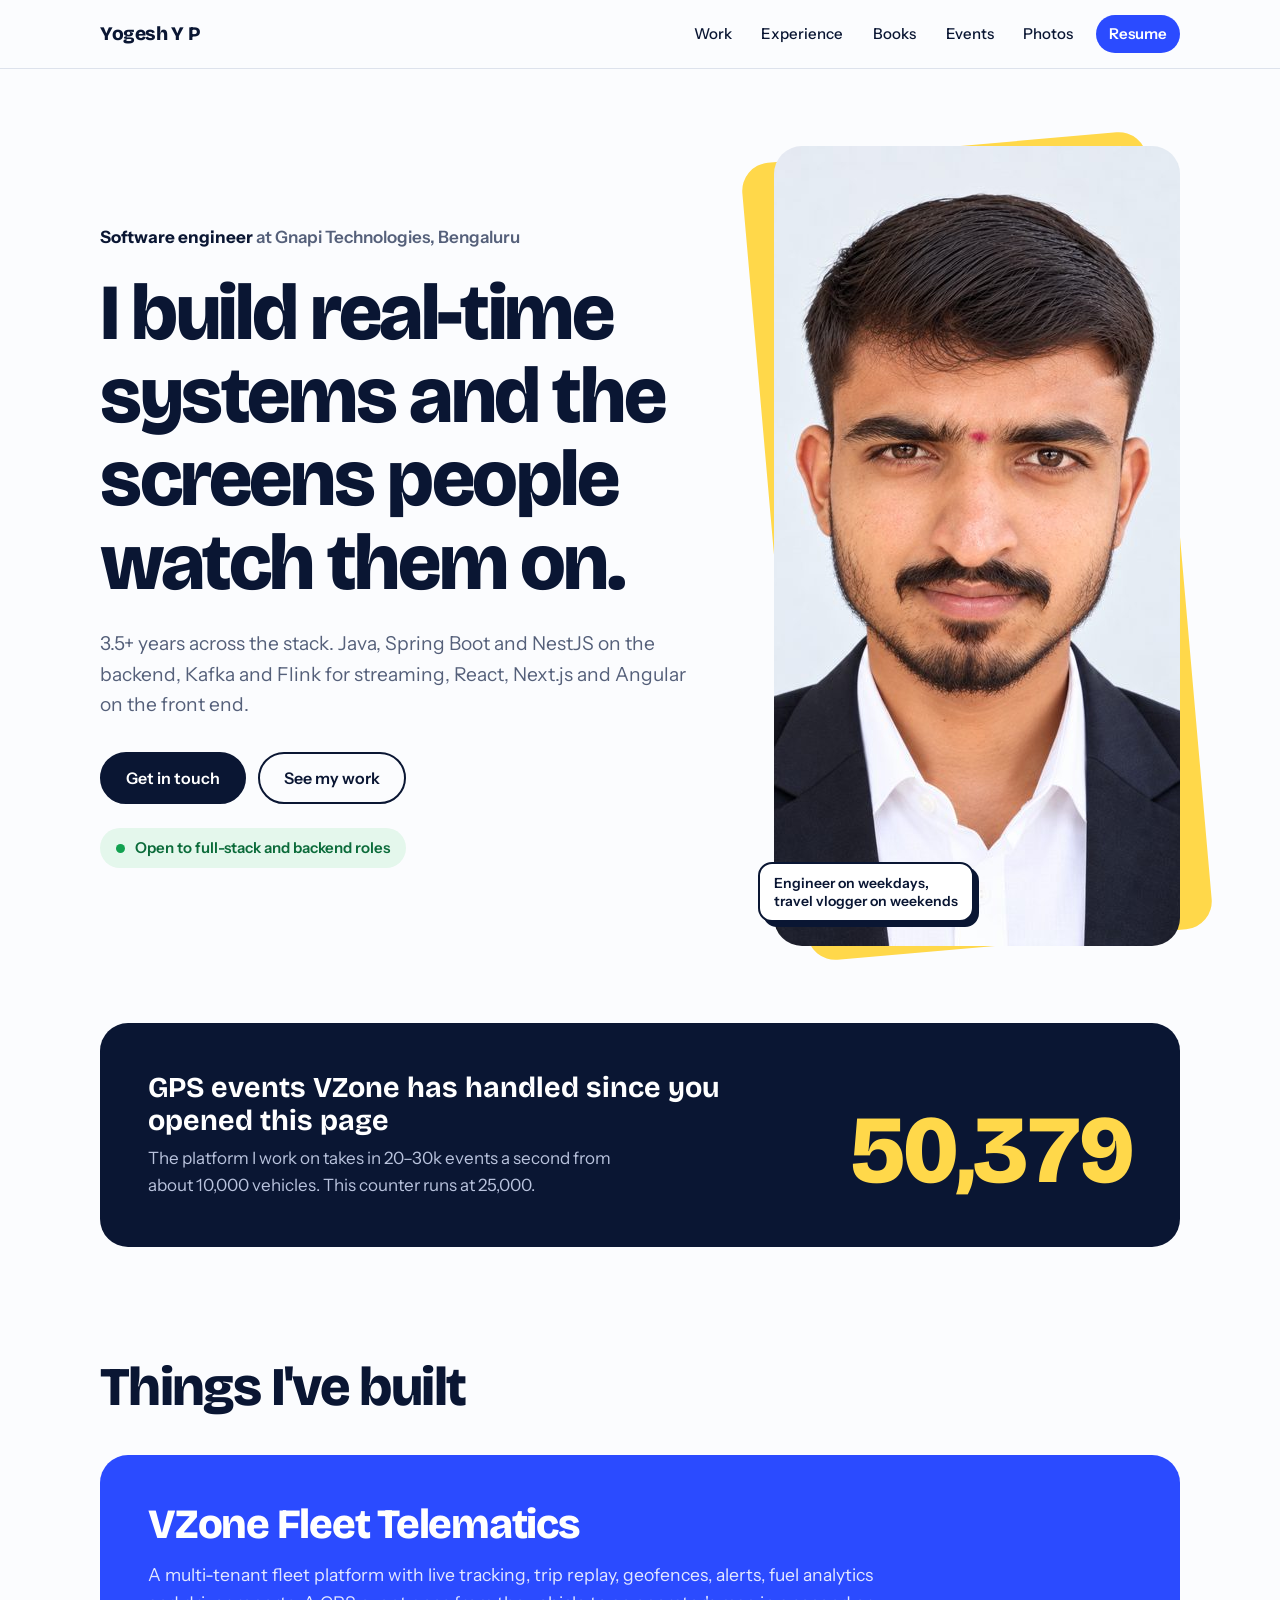
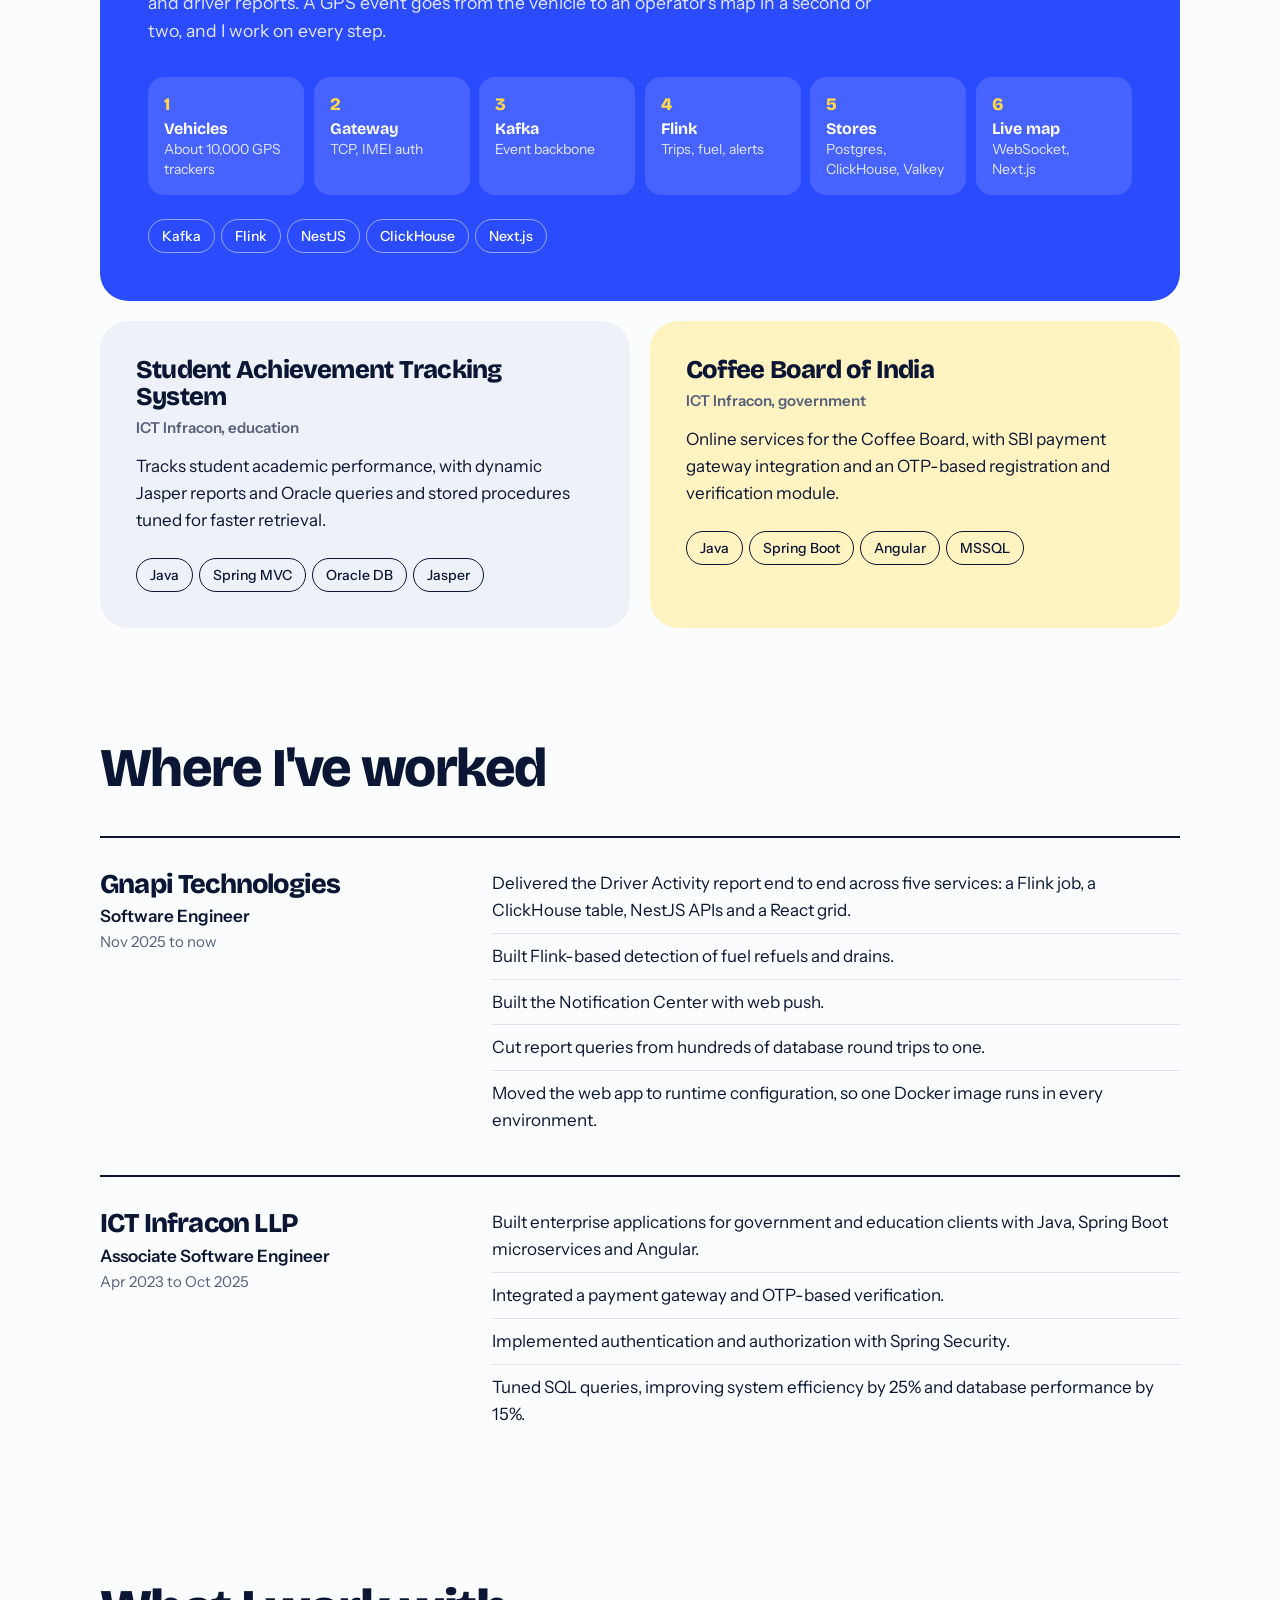
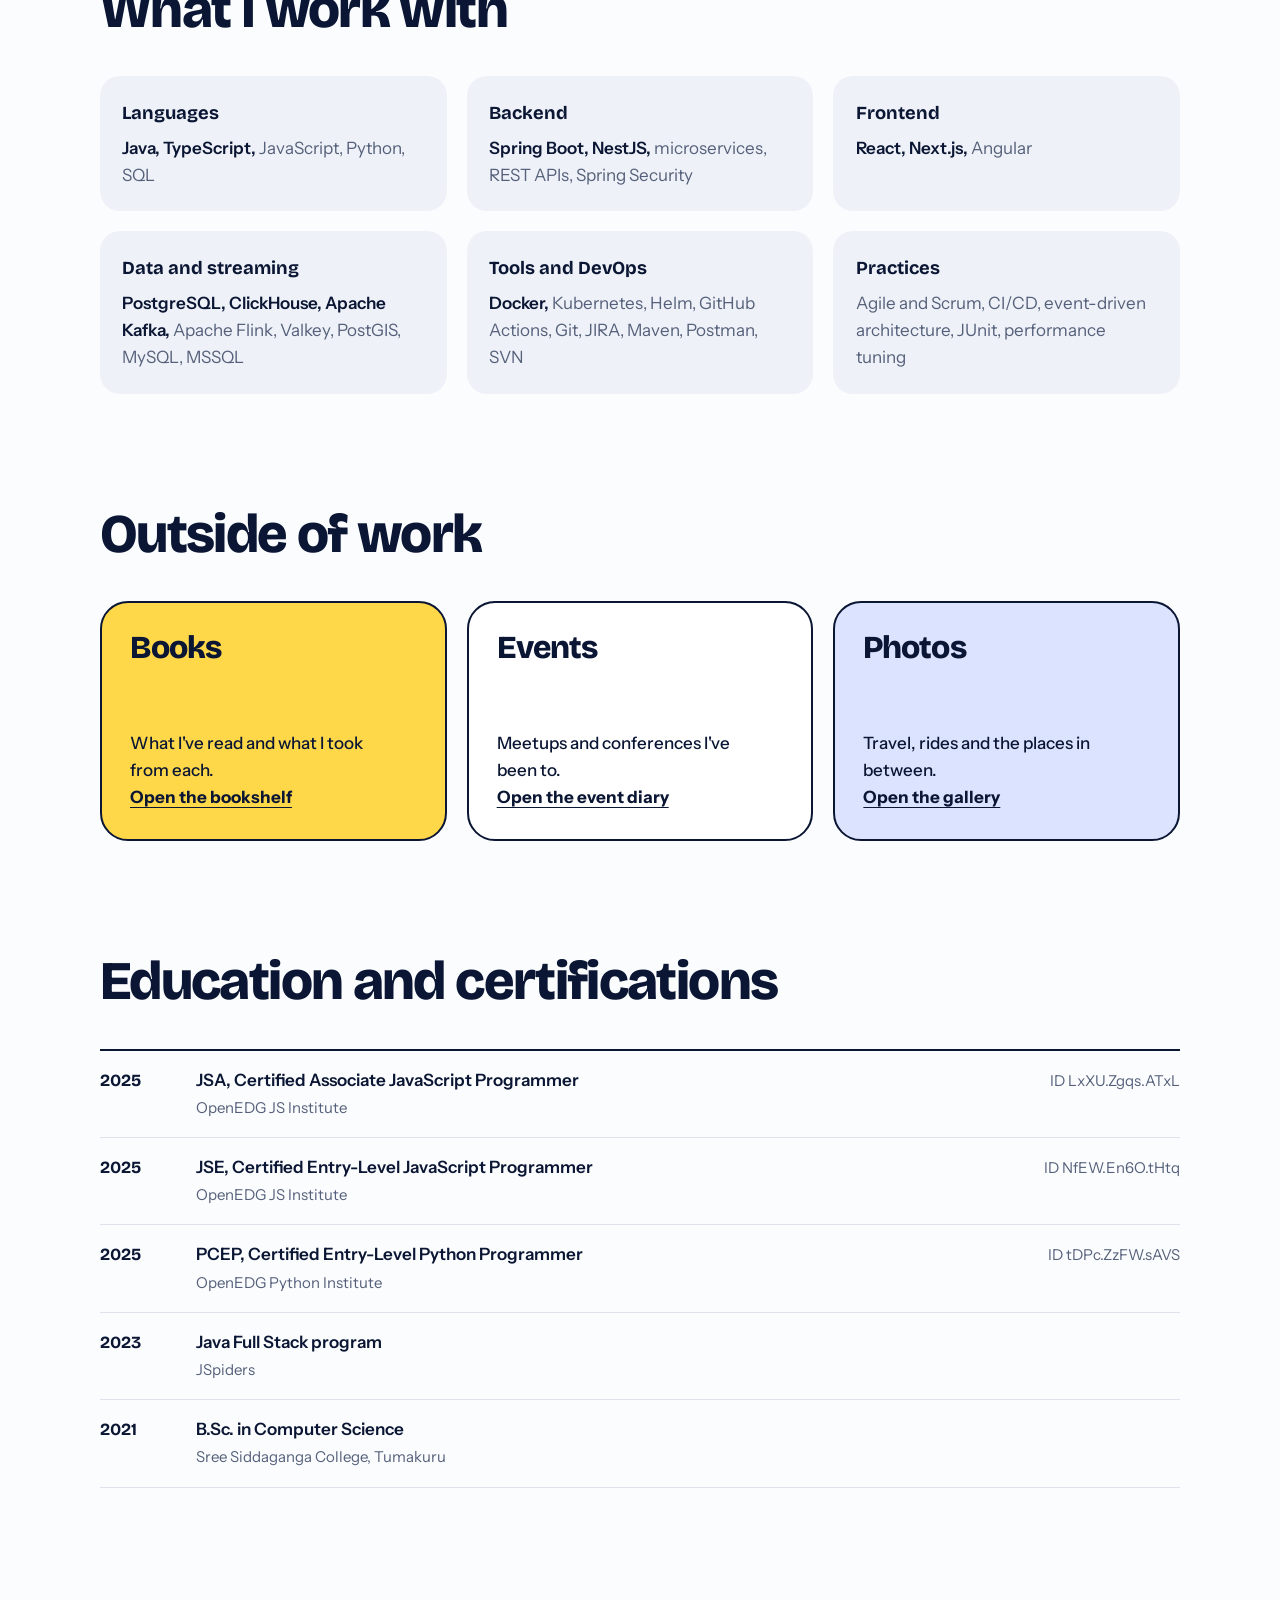
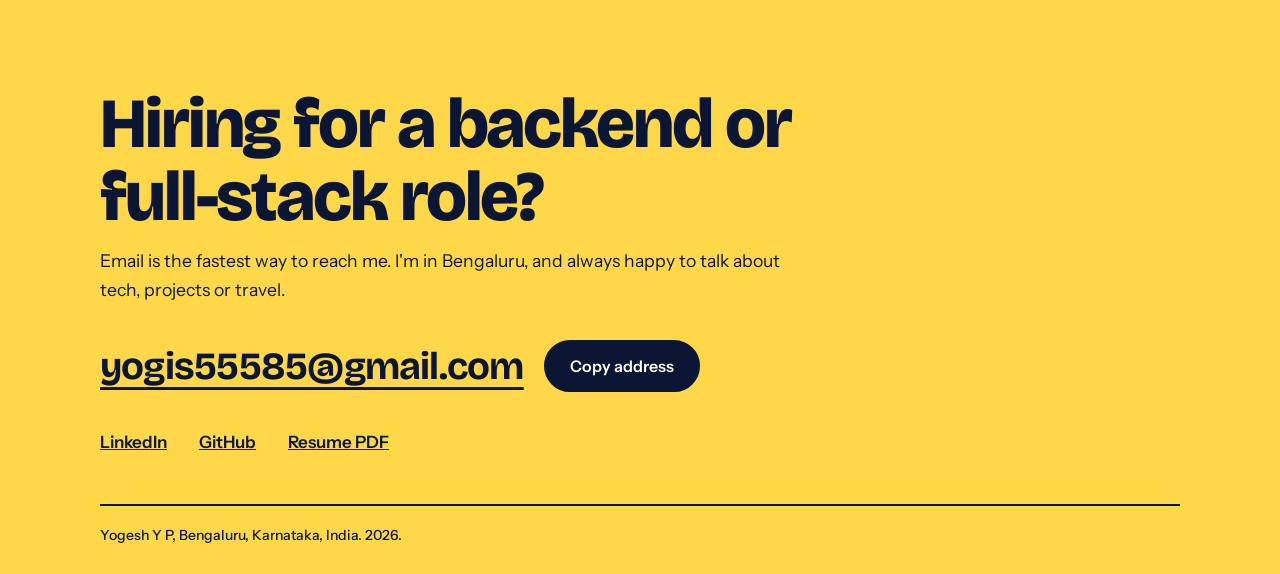
==== commit 04145f01: "Redesign portfolio and add Books, Events and Photos pages New bright look for the home page, a live " ====
--- a/index.html
+++ b/index.html
@@ -3,1130 +3,171 @@
 <head>
   <meta charset="UTF-8" />
   <meta name="viewport" content="width=device-width, initial-scale=1.0" />
-  <title>Yogesh Y P — Software Engineer</title>
-  <meta name="description" content="Software Engineer at Gnapi Technologies, Bengaluru. 3.5+ years building full-stack applications with Java, Spring Boot, NestJS and React, and real-time data pipelines with Kafka, Flink and ClickHouse." />
+  <title>Yogesh Y P, Software Engineer</title>
+  <meta name="description" content="Software engineer at Gnapi Technologies, Bengaluru. 3.5+ years building full-stack applications with Java, Spring Boot, NestJS and React, and real-time data pipelines with Kafka, Flink and ClickHouse." />
   <meta property="og:type" content="website" />
-  <meta property="og:title" content="Yogesh Y P — Software Engineer" />
-  <meta property="og:description" content="Full stack engineer building a real-time fleet telematics platform with Kafka, Flink, NestJS and React." />
-  <meta property="og:url" content="https://resume-six-sigma-73.vercel.app/" />
-  <meta property="og:image" content="https://resume-six-sigma-73.vercel.app/profile.jpg" />
-  <meta name="twitter:card" content="summary" />
+  <meta property="og:title" content="Yogesh Y P, Software Engineer" />
+  <meta property="og:description" content="Software engineer at Gnapi Technologies, Bengaluru. 3.5+ years building full-stack applications with Java, Spring Boot, NestJS and React, and real-time data pipelines with Kafka, Flink and ClickHouse." />
+  <meta property="og:image" content="https://yogesh-yp.vercel.app/profile.jpg" />
+  <meta name="theme-color" content="#FBFCFE" />
   <link rel="preconnect" href="https://fonts.googleapis.com" />
   <link rel="preconnect" href="https://fonts.gstatic.com" crossorigin />
-  <link href="https://fonts.googleapis.com/css2?family=Inter:wght@300;400;500;600&family=JetBrains+Mono:wght@400;500&display=swap" rel="stylesheet" />
-  <style>
-    *, *::before, *::after { box-sizing: border-box; margin: 0; padding: 0; }
-
-    :root {
-      --bg: #0d0d0f;
-      --bg2: #131316;
-      --bg3: #1a1a1f;
-      --border: rgba(255,255,255,0.07);
-      --border-hover: rgba(255,255,255,0.14);
-      --text-primary: #f0f0f0;
-      --text-secondary: #8a8a96;
-      --text-muted: #4a4a55;
-      --accent: #6c63ff;
-      --accent-dim: rgba(108,99,255,0.12);
-      --accent-glow: rgba(108,99,255,0.25);
-      --green: #22c55e;
-      --amber: #f59e0b;
-    }
-
-    html { scroll-behavior: smooth; }
-
-    body {
-      background: var(--bg);
-      color: var(--text-primary);
-      font-family: 'Inter', sans-serif;
-      font-size: 15px;
-      line-height: 1.6;
-      -webkit-font-smoothing: antialiased;
-    }
-
-    /* ── Scrollbar ── */
-    ::-webkit-scrollbar { width: 4px; }
-    ::-webkit-scrollbar-track { background: var(--bg); }
-    ::-webkit-scrollbar-thumb { background: var(--bg3); border-radius: 2px; }
-
-    /* ── Nav ── */
-    nav {
-      position: fixed; top: 0; left: 0; right: 0; z-index: 100;
-      display: flex; align-items: center; justify-content: space-between;
-      padding: 0 clamp(1.5rem, 5vw, 4rem);
-      height: 60px;
-      background: rgba(13,13,15,0.85);
-      backdrop-filter: blur(12px);
-      border-bottom: 1px solid var(--border);
-    }
-    .nav-logo {
-      font-family: 'JetBrains Mono', monospace;
-      font-size: 14px;
-      font-weight: 500;
-      color: var(--accent);
-      text-decoration: none;
-      letter-spacing: 0.05em;
-    }
-    .nav-links {
-      display: flex; gap: 2rem; list-style: none;
-    }
-    .nav-links a {
-      color: var(--text-secondary);
-      text-decoration: none;
-      font-size: 13px;
-      font-weight: 400;
-      letter-spacing: 0.02em;
-      transition: color 0.2s;
-    }
-    .nav-links a:hover { color: var(--text-primary); }
-    .nav-cta {
-      font-size: 13px; font-weight: 500;
-      color: var(--accent);
-      text-decoration: none;
-      border: 1px solid rgba(108,99,255,0.35);
-      padding: 6px 16px;
-      border-radius: 6px;
-      transition: background 0.2s, border-color 0.2s;
-    }
-    .nav-cta:hover {
-      background: var(--accent-dim);
-      border-color: var(--accent);
-    }
-    .hamburger { display: none; flex-direction: column; gap: 5px; cursor: pointer; background: none; border: none; padding: 4px; }
-    .hamburger span { display: block; width: 22px; height: 1.5px; background: var(--text-secondary); transition: 0.2s; }
-
-    /* ── Layout ── */
-    .container { max-width: 900px; margin: 0 auto; padding: 0 clamp(1.5rem, 5vw, 2rem); }
-
-    section { padding: 100px 0; }
-    section:first-of-type { padding-top: 140px; }
-
-    /* ── Section labels ── */
-    .section-eyebrow {
-      display: inline-flex; align-items: center; gap: 8px;
-      font-family: 'JetBrains Mono', monospace;
-      font-size: 11px; font-weight: 500;
-      color: var(--accent);
-      letter-spacing: 0.12em;
-      text-transform: uppercase;
-      margin-bottom: 1.5rem;
-    }
-    .section-eyebrow::before {
-      content: '';
-      display: block;
-      width: 24px; height: 1px;
-      background: var(--accent);
-      opacity: 0.6;
-    }
-    .section-title {
-      font-size: clamp(1.5rem, 3vw, 2rem);
-      font-weight: 600;
-      color: var(--text-primary);
-      margin-bottom: 3rem;
-      letter-spacing: -0.02em;
-    }
-    .section-divider {
-      width: 100%; height: 1px;
-      background: var(--border);
-      margin: 0;
-    }
-
-    /* ── Hero ── */
-    #hero { padding-top: 160px; padding-bottom: 120px; position: relative; overflow: hidden; }
-    .hero-grid-bg {
-      position: absolute; inset: 0; z-index: 0;
-      background-image:
-        linear-gradient(var(--border) 1px, transparent 1px),
-        linear-gradient(90deg, var(--border) 1px, transparent 1px);
-      background-size: 60px 60px;
-      mask-image: radial-gradient(ellipse 80% 60% at 50% 0%, black 30%, transparent 80%);
-    }
-    .hero-content { position: relative; z-index: 1; }
-    .hero-layout {
-      display: flex; align-items: center; gap: 3.5rem;
-      flex-wrap: wrap-reverse;
-    }
-    .hero-left { flex: 1; min-width: 300px; }
-    .hero-photo-wrap {
-      flex-shrink: 0;
-      position: relative;
-    }
-    .hero-photo {
-      width: 220px; height: 220px;
-      border-radius: 50%;
-      object-fit: cover;
-      object-position: center top;
-      border: 1px solid var(--border-hover);
-      background: var(--bg3);
-    }
-    .hero-photo-ring {
-      position: absolute; inset: -10px;
-      border-radius: 50%;
-      border: 1px solid var(--accent);
-      opacity: 0.3;
-      animation: ringpulse 3s ease-in-out infinite;
-    }
-    @keyframes ringpulse {
-      0%, 100% { transform: scale(1); opacity: 0.3; }
-      50% { transform: scale(1.04); opacity: 0.1; }
-    }
-    .hero-badge {
-      display: inline-flex; align-items: center; gap: 8px;
-      background: var(--bg3); border: 1px solid var(--border);
-      border-radius: 100px; padding: 6px 14px 6px 10px;
-      font-size: 12px; color: var(--text-secondary);
-      margin-bottom: 2rem;
-    }
-    .hero-badge-dot {
-      width: 7px; height: 7px;
-      border-radius: 50%;
-      background: var(--green);
-      box-shadow: 0 0 6px var(--green);
-      animation: pulse 2s infinite;
-    }
-    @keyframes pulse {
-      0%, 100% { opacity: 1; }
-      50% { opacity: 0.5; }
-    }
-    .hero-name {
-      font-size: clamp(2.5rem, 6vw, 4.5rem);
-      font-weight: 600;
-      line-height: 1.05;
-      letter-spacing: -0.03em;
-      color: var(--text-primary);
-      margin-bottom: 0.6rem;
-    }
-    .hero-name span { color: var(--accent); }
-    /* Typing animation */
-    .hero-typed-wrap {
-      display: flex; align-items: center;
-      min-height: 2rem;
-      margin-bottom: 1.5rem;
-    }
-    .hero-typed {
-      font-family: 'JetBrains Mono', monospace;
-      font-size: clamp(0.95rem, 2vw, 1.15rem);
-      color: var(--accent);
-      font-weight: 500;
-      letter-spacing: -0.01em;
-    }
-    .hero-cursor {
-      display: inline-block;
-      width: 2px; height: 1.1em;
-      background: var(--accent);
-      margin-left: 3px;
-      vertical-align: text-bottom;
-      animation: blink 1s step-end infinite;
-    }
-    @keyframes blink {
-      0%, 100% { opacity: 1; }
-      50% { opacity: 0; }
-    }
-    .hero-role {
-      font-size: clamp(1rem, 2vw, 1.2rem);
-      color: var(--text-secondary);
-      font-weight: 400;
-      margin-bottom: 1.5rem;
-      letter-spacing: -0.01em;
-    }
-    .hero-desc {
-      max-width: 560px;
-      color: var(--text-secondary);
-      font-size: 15px;
-      line-height: 1.75;
-      margin-bottom: 2.5rem;
-    }
-    .hero-actions { display: flex; gap: 12px; flex-wrap: wrap; }
-    .btn-primary {
-      display: inline-flex; align-items: center; gap: 8px;
-      background: var(--accent); color: #fff;
-      text-decoration: none;
-      font-size: 14px; font-weight: 500;
-      padding: 10px 22px;
-      border-radius: 8px;
-      transition: opacity 0.2s, transform 0.15s;
-    }
-    .btn-primary:hover { opacity: 0.88; transform: translateY(-1px); }
-    .btn-ghost {
-      display: inline-flex; align-items: center; gap: 8px;
-      background: transparent; color: var(--text-primary);
-      text-decoration: none;
-      font-size: 14px; font-weight: 500;
-      padding: 10px 22px;
-      border-radius: 8px;
-      border: 1px solid var(--border-hover);
-      transition: background 0.2s, border-color 0.2s, transform 0.15s;
-    }
-    .btn-ghost:hover { background: var(--bg3); border-color: var(--border-hover); transform: translateY(-1px); }
-    .hero-socials {
-      display: flex; gap: 16px; margin-top: 3rem;
-    }
-    .hero-social {
-      display: flex; align-items: center; gap: 7px;
-      color: var(--text-muted); text-decoration: none;
-      font-size: 12px; font-family: 'JetBrains Mono', monospace;
-      transition: color 0.2s;
-    }
-    .hero-social svg { width: 16px; height: 16px; fill: currentColor; }
-    .hero-social:hover { color: var(--text-primary); }
-
-    /* ── About ── */
-    .about-grid {
-      display: grid;
-      grid-template-columns: 1fr 1fr;
-      gap: 3rem;
-      align-items: start;
-    }
-    .about-text { color: var(--text-secondary); line-height: 1.8; }
-    .about-text p + p { margin-top: 1rem; }
-    .about-text strong { color: var(--text-primary); font-weight: 500; }
-    .about-stats {
-      display: grid;
-      grid-template-columns: 1fr 1fr;
-      gap: 1px;
-      background: var(--border);
-      border: 1px solid var(--border);
-      border-radius: 12px;
-      overflow: hidden;
-    }
-    .stat-card {
-      background: var(--bg2);
-      padding: 1.5rem;
-    }
-    .stat-num {
-      font-size: 1.75rem; font-weight: 600;
-      color: var(--text-primary);
-      letter-spacing: -0.03em;
-    }
-    .stat-num span { color: var(--accent); }
-    .stat-label { font-size: 12px; color: var(--text-muted); margin-top: 4px; }
-
-    /* ── Skills ── */
-    .skills-grid {
-      display: grid;
-      grid-template-columns: repeat(auto-fit, minmax(240px, 1fr));
-      gap: 1px;
-      background: var(--border);
-      border: 1px solid var(--border);
-      border-radius: 12px;
-      overflow: hidden;
-    }
-    .skill-group {
-      background: var(--bg2);
-      padding: 1.5rem;
-    }
-    .skill-group-label {
-      font-family: 'JetBrains Mono', monospace;
-      font-size: 10px; font-weight: 500;
-      color: var(--text-muted);
-      letter-spacing: 0.1em;
-      text-transform: uppercase;
-      margin-bottom: 1rem;
-    }
-    .skill-tags { display: flex; flex-wrap: wrap; gap: 6px; }
-    .tag {
-      font-size: 12px;
-      background: var(--bg3);
-      color: var(--text-secondary);
-      border: 1px solid var(--border);
-      padding: 4px 10px;
-      border-radius: 5px;
-      font-family: 'JetBrains Mono', monospace;
-      transition: border-color 0.2s, color 0.2s;
-    }
-    .tag:hover { border-color: var(--accent); color: var(--text-primary); }
-    .tag.accent { background: var(--accent-dim); color: var(--accent); border-color: rgba(108,99,255,0.25); }
-
-    /* ── Experience ── */
-    .experience-list { display: flex; flex-direction: column; gap: 0; }
-    .exp-item {
-      display: grid;
-      grid-template-columns: 120px 1fr;
-      gap: 2rem;
-      padding: 2rem 0;
-      border-bottom: 1px solid var(--border);
-    }
-    .exp-item:first-child { border-top: 1px solid var(--border); }
-    .exp-meta { }
-    .exp-period {
-      font-family: 'JetBrains Mono', monospace;
-      font-size: 11px;
-      color: var(--text-muted);
-      line-height: 1.4;
-    }
-    .exp-company {
-      font-size: 12px;
-      color: var(--accent);
-      margin-top: 6px;
-      font-weight: 500;
-    }
-    .exp-role {
-      font-size: 16px; font-weight: 500;
-      color: var(--text-primary);
-      margin-bottom: 0.5rem;
-      letter-spacing: -0.01em;
-    }
-    .exp-desc {
-      color: var(--text-secondary);
-      font-size: 14px;
-      line-height: 1.7;
-      margin-bottom: 1rem;
-    }
-    .exp-tags { display: flex; flex-wrap: wrap; gap: 6px; }
-
-    /* ── Projects ── */
-    .projects-grid {
-      display: grid;
-      grid-template-columns: repeat(auto-fit, minmax(260px, 1fr));
-      gap: 1px;
-      background: var(--border);
-      border: 1px solid var(--border);
-      border-radius: 12px;
-      overflow: hidden;
-    }
-    .project-card {
-      background: var(--bg2);
-      padding: 1.5rem;
-      display: flex; flex-direction: column;
-      transition: background 0.2s;
-      position: relative;
-    }
-    .project-card:hover { background: var(--bg3); }
-    .project-card-top {
-      display: flex; align-items: flex-start; justify-content: space-between;
-      margin-bottom: 1rem;
-    }
-    .project-icon {
-      width: 36px; height: 36px;
-      background: var(--accent-dim);
-      border-radius: 8px;
-      display: flex; align-items: center; justify-content: center;
-    }
-    .project-icon svg { width: 18px; height: 18px; fill: var(--accent); }
-    .project-links { display: flex; gap: 8px; }
-    .project-link {
-      color: var(--text-muted);
-      text-decoration: none;
-      transition: color 0.2s;
-    }
-    .project-link:hover { color: var(--text-primary); }
-    .project-link svg { width: 15px; height: 15px; fill: currentColor; }
-    .project-name {
-      font-size: 15px; font-weight: 500;
-      color: var(--text-primary);
-      margin-bottom: 0.4rem;
-      letter-spacing: -0.01em;
-    }
-    .project-desc {
-      font-size: 13px;
-      color: var(--text-secondary);
-      line-height: 1.65;
-      flex: 1;
-      margin-bottom: 1rem;
-    }
-    .project-stack { display: flex; flex-wrap: wrap; gap: 5px; }
-    .project-stack .tag { font-size: 11px; padding: 3px 8px; }
-
-    /* ── Certifications ── */
-    .cert-list { display: flex; flex-direction: column; gap: 0; }
-    .cert-item {
-      display: flex; align-items: center; justify-content: space-between;
-      padding: 1.25rem 0;
-      border-bottom: 1px solid var(--border);
-      gap: 1rem;
-    }
-    .cert-item:first-child { border-top: 1px solid var(--border); }
-    .cert-left { display: flex; align-items: center; gap: 14px; }
-    .cert-icon {
-      width: 40px; height: 40px; flex-shrink: 0;
-      border-radius: 8px;
-      display: flex; align-items: center; justify-content: center;
-      font-family: 'JetBrains Mono', monospace;
-      font-size: 9px; font-weight: 500; letter-spacing: -0.02em;
-    }
-    .cert-icon.aws { background: rgba(255,153,0,0.1); color: #ff9900; border: 1px solid rgba(255,153,0,0.2); }
-    .cert-icon.js { background: rgba(247,220,62,0.1); color: #f7dc3e; border: 1px solid rgba(247,220,62,0.15); }
-    .cert-icon.py { background: rgba(55,118,171,0.1); color: #3776ab; border: 1px solid rgba(55,118,171,0.2); }
-    .cert-name {
-      font-size: 14px; font-weight: 500;
-      color: var(--text-primary);
-    }
-    .cert-issuer { font-size: 12px; color: var(--text-muted); margin-top: 2px; }
-    .cert-right { text-align: right; flex-shrink: 0; }
-    .cert-year {
-      font-family: 'JetBrains Mono', monospace;
-      font-size: 11px; color: var(--text-muted);
-    }
-    .cert-badge {
-      display: inline-block;
-      font-size: 10px; font-weight: 500;
-      padding: 3px 8px;
-      border-radius: 4px;
-      margin-top: 4px;
-    }
-    .cert-badge.pass { background: rgba(34,197,94,0.1); color: var(--green); }
-    .cert-badge.prep { background: rgba(245,158,11,0.1); color: var(--amber); }
-
-    /* ── Contact ── */
-    .contact-wrapper {
-      display: grid; grid-template-columns: 1fr 1fr;
-      gap: 3rem; align-items: start;
-    }
-    .contact-info { }
-    .contact-tagline {
-      font-size: clamp(1.1rem, 2.5vw, 1.5rem);
-      font-weight: 500;
-      color: var(--text-primary);
-      line-height: 1.4;
-      letter-spacing: -0.02em;
-      margin-bottom: 1rem;
-    }
-    .contact-text { color: var(--text-secondary); font-size: 14px; line-height: 1.75; margin-bottom: 2rem; }
-    .contact-links { display: flex; flex-direction: column; gap: 10px; }
-    .contact-link {
-      display: flex; align-items: center; gap: 12px;
-      color: var(--text-secondary); text-decoration: none;
-      font-size: 13px;
-      transition: color 0.2s;
-    }
-    .contact-link svg { width: 16px; height: 16px; fill: currentColor; flex-shrink: 0; }
-    .contact-link:hover { color: var(--text-primary); }
-    .contact-form { display: flex; flex-direction: column; gap: 12px; }
-    .form-group { display: flex; flex-direction: column; gap: 6px; }
-    .form-label { font-size: 12px; color: var(--text-muted); font-family: 'JetBrains Mono', monospace; }
-    .form-input, .form-textarea {
-      background: var(--bg2);
-      border: 1px solid var(--border);
-      border-radius: 8px;
-      color: var(--text-primary);
-      font-family: 'Inter', sans-serif;
-      font-size: 14px;
-      padding: 10px 14px;
-      outline: none;
-      transition: border-color 0.2s;
-      resize: none;
-    }
-    .form-input::placeholder, .form-textarea::placeholder { color: var(--text-muted); }
-    .form-input:focus, .form-textarea:focus { border-color: var(--accent); }
-    .form-textarea { min-height: 100px; }
-    .form-submit {
-      align-self: flex-start;
-      background: var(--accent); color: #fff;
-      border: none; cursor: pointer;
-      font-family: 'Inter', sans-serif;
-      font-size: 14px; font-weight: 500;
-      padding: 10px 22px;
-      border-radius: 8px;
-      transition: opacity 0.2s;
-    }
-    .form-submit:hover { opacity: 0.85; }
-
-    /* ── Footer ── */
-    footer {
-      border-top: 1px solid var(--border);
-      padding: 2rem 0;
-      text-align: center;
-      color: var(--text-muted);
-      font-size: 12px;
-      font-family: 'JetBrains Mono', monospace;
-    }
-    footer span { color: var(--accent); }
-
-    /* ── Mobile ── */
-    @media (max-width: 700px) {
-      .nav-links, .nav-cta { display: none; }
-      .hamburger { display: flex; }
-      .about-grid, .contact-wrapper { grid-template-columns: 1fr; }
-      .exp-item { grid-template-columns: 1fr; gap: 0.5rem; }
-      .exp-meta { display: flex; gap: 1rem; align-items: baseline; }
-      .exp-period { flex-shrink: 0; }
-      section { padding: 60px 0; }
-      .hero-layout { gap: 2rem; justify-content: center; }
-      .hero-photo { width: 160px; height: 160px; }
-      .hero-left { text-align: center; min-width: 0; }
-      .hero-actions, .hero-socials, .hero-typed-wrap { justify-content: center; }
-    }
-
-    /* ── Fade-in animation ── */
-    .fade-in { opacity: 0; transform: translateY(20px); transition: opacity 0.5s ease, transform 0.5s ease; }
-    .fade-in.visible { opacity: 1; transform: translateY(0); }
-
-    /* ── VZone pipeline (hero) ── */
-    .pipeline { margin-top: 4rem; border: 1px solid var(--border); border-radius: 12px;
-      background: rgba(19,19,22,0.72); backdrop-filter: blur(6px); padding: 1.25rem 1.5rem 1.1rem; }
-    .pipeline-head { display: flex; justify-content: space-between; align-items: baseline;
-      gap: 1rem; flex-wrap: wrap; margin-bottom: 1.1rem; }
-    .pipeline-title { display: inline-flex; align-items: center; gap: 8px;
-      font-size: 13px; font-weight: 500; color: var(--text-primary); }
-    .pipeline-rate { font-family: 'JetBrains Mono', monospace; font-size: 12px; color: var(--text-secondary); }
-    .pipeline-rate b { color: var(--accent); font-weight: 500; }
-    .pipeline-track { list-style: none; display: flex; align-items: stretch; }
-    .pnode { flex: 0 0 98px; min-width: 0; background: var(--bg3); border: 1px solid var(--border);
-      border-radius: 8px; padding: 9px 9px 8px; text-align: left; transition: border-color .2s; }
-    .pnode:hover { border-color: rgba(108,99,255,0.45); }
-    .pnode-name { display: block; font-size: 13px; font-weight: 600; color: var(--text-primary); }
-    .pnode-sub { display: block; margin-top: 3px; font-family: 'JetBrains Mono', monospace;
-      font-size: 10.5px; line-height: 1.45; color: var(--text-secondary); }
-    .pnode.live { border-color: rgba(34,197,94,0.35); }
-    .pnode.live .pnode-name { display: flex; align-items: center; gap: 7px; }
-    .plink { flex: 1 1 auto; min-width: 28px; position: relative; align-self: center; height: 1px;
-      background: linear-gradient(90deg, var(--border-hover), var(--accent-glow)); }
-    .plink i { position: absolute; top: -3px; left: 0; width: 7px; height: 7px; border-radius: 50%;
-      background: var(--accent); box-shadow: 0 0 10px var(--accent); opacity: 0;
-      animation: flow-x 1.5s linear infinite; animation-delay: calc(var(--d) * 0.3s); }
-    .plink i + i { animation-delay: calc(var(--d) * 0.3s + 0.75s); }
-    @keyframes flow-x { 0% { left: 0; opacity: 0; } 15% { opacity: 1; } 85% { opacity: 1; } 100% { left: calc(100% - 7px); opacity: 0; } }
-    @keyframes flow-y { 0% { top: 0; opacity: 0; } 15% { opacity: 1; } 85% { opacity: 1; } 100% { top: calc(100% - 7px); opacity: 0; } }
-    .pipeline-caption { margin-top: 1rem; font-size: 13px; line-height: 1.6; color: var(--text-secondary); max-width: 640px; }
-    @media (max-width: 760px) {
-      .pipeline { padding: 1.1rem; text-align: left; }
-      .pipeline-track { flex-direction: column; align-items: stretch; }
-      .pnode { flex: none; display: flex; justify-content: space-between; align-items: baseline; gap: 12px; padding: 9px 12px; }
-      .pnode-sub { margin-top: 0; text-align: right; }
-      .plink { flex: none; align-self: flex-start; margin-left: 22px; width: 1px; height: 20px; min-width: 0;
-        background: linear-gradient(180deg, var(--border-hover), var(--accent-glow)); }
-      .plink i { top: 0; left: -3px; animation-name: flow-y; }
-    }
-    /* Mobile hero: stack photo above text (text was squeezed beside the photo) */
-    @media (max-width: 700px) {
-      .hero-layout { flex-direction: column-reverse; flex-wrap: nowrap; align-items: center; }
-      .hero-left { flex: none; width: 100%; }
-      #hero { padding-top: 110px; padding-bottom: 80px; }
-    }
-    @media (prefers-reduced-motion: reduce) {
-      .plink i { animation: none; opacity: 1; left: calc(50% - 3px); }
-      .plink i + i { display: none; }
-      .hero-badge-dot, .hero-photo-ring, .hero-cursor { animation: none; }
-      .fade-in { transition: none; }
-      html { scroll-behavior: auto; }
-    }
-    @media (prefers-reduced-motion: reduce) and (max-width: 760px) {
-      .plink i { left: -2.5px; top: calc(50% - 3px); }
-    }
-  </style>
+  <link href="https://fonts.googleapis.com/css2?family=Bricolage+Grotesque:opsz,wght@12..96,600;12..96,700;12..96,800&family=Instrument+Sans:wght@400;500;600;700&display=swap" rel="stylesheet" />
+  <link rel="stylesheet" href="styles.css" />
 </head>
 <body>
+<header class="top">
+  <div class="wrap">
+    <a class="brand" href="index.html">Yogesh Y P</a>
+    <ul class="nav">
+      <li><a href="index.html#work">Work</a></li>
+      <li><a href="index.html#experience">Experience</a></li>
+      <li><a href="books.html">Books</a></li>
+      <li><a href="events.html">Events</a></li>
+      <li><a href="photos.html">Photos</a></li>
+      <li><a class="cta" href="Yogesh_Y_P_Resume.pdf" download>Resume</a></li>
+    </ul>
+  </div>
+</header>
+<main>
+  <section class="wrap hero">
+    <div>
+      <p class="who"><b>Software engineer</b> at Gnapi Technologies, Bengaluru</p>
+      <h1>I build real-time systems and the screens people watch them on.</h1>
+      <p class="sub">3.5+ years across the stack. Java, Spring Boot and NestJS on the backend, Kafka and Flink for streaming, React, Next.js and Angular on the front end.</p>
+      <div class="acts">
+        <a class="btn btn-fill" href="#contact">Get in touch</a>
+        <a class="btn btn-line" href="#work">See my work</a>
+      </div>
+      <p class="open">Open to full-stack and backend roles</p>
+    </div>
+    <div class="portrait">
+      <img src="profile.jpg" alt="Portrait of Yogesh Y P" width="800" height="800" />
+      <p>Engineer on weekdays,<br />travel vlogger on weekends</p>
+    </div>
+  </section>
 
-<!-- NAV -->
-<nav>
-  <a href="#hero" class="nav-logo">yogeshyp.dev</a>
-  <ul class="nav-links">
-    <li><a href="#about">About</a></li>
-    <li><a href="#skills">Skills</a></li>
-    <li><a href="#experience">Experience</a></li>
-    <li><a href="#projects">Projects</a></li>
-    <li><a href="#certifications">Certs</a></li>
-    <li><a href="#contact">Contact</a></li>
-  </ul>
-  <a href="mailto:yogis55585@gmail.com" class="nav-cta">Get in touch</a>
-  <button class="hamburger" aria-label="Menu" onclick="toggleMenu()">
-    <span></span><span></span><span></span>
-  </button>
-</nav>
+  <section class="wrap" aria-label="Live counter">
+    <div class="count">
+      <div>
+        <p class="lead">GPS events VZone has handled since you opened this page</p>
+        <p>The platform I work on takes in 20–30k events a second from about 10,000 vehicles. This counter runs at 25,000.</p>
+      </div>
+      <div class="num" id="liveCount" aria-hidden="true">0</div>
+    </div>
+  </section>
 
-<!-- HERO -->
-<section id="hero">
-  <div class="hero-grid-bg"></div>
-  <div class="container">
-    <div class="hero-content">
-      <div class="hero-layout">
-        <div class="hero-left">
-          <div class="hero-badge">
-            <div class="hero-badge-dot"></div>
-            Open to full-stack & backend roles
-          </div>
-          <h1 class="hero-name">Yogesh Y P<span>.</span></h1>
-          <div class="hero-typed-wrap">
-            <span class="hero-typed" id="typed"></span><span class="hero-cursor"></span>
-          </div>
-          <p class="hero-desc">
-            I'm a software engineer with 3.5+ years of experience designing and delivering scalable web
-            applications. I build backends with Java, Spring Boot and NestJS, real-time data pipelines with
-            Kafka and Flink, and responsive frontends with React, Next.js and Angular — currently at
-            Gnapi Technologies, Bengaluru.
-          </p>
-          <div class="hero-actions">
-            <a href="#projects" class="btn-primary">
-              <svg xmlns="http://www.w3.org/2000/svg" width="14" height="14" viewBox="0 0 24 24" fill="none" stroke="currentColor" stroke-width="2"><polyline points="16 18 22 12 16 6"/><polyline points="8 6 2 12 8 18"/></svg>
-              View my work
-            </a>
-            <a href="Yogesh_Y_P_Resume.pdf" class="btn-ghost" download>
-              <svg xmlns="http://www.w3.org/2000/svg" width="14" height="14" viewBox="0 0 24 24" fill="none" stroke="currentColor" stroke-width="2" aria-hidden="true"><path d="M12 3v12"/><polyline points="7 10 12 15 17 10"/><path d="M5 21h14"/></svg>
-              Download resume
-            </a>
-          </div>
-          <div class="hero-socials">
-            <a href="https://github.com/gitYog2" target="_blank" class="hero-social">
-              <svg viewBox="0 0 24 24" xmlns="http://www.w3.org/2000/svg"><path d="M12 .297c-6.63 0-12 5.373-12 12 0 5.303 3.438 9.8 8.205 11.385.6.113.82-.258.82-.577 0-.285-.01-1.04-.015-2.04-3.338.724-4.042-1.61-4.042-1.61C4.422 18.07 3.633 17.7 3.633 17.7c-1.087-.744.084-.729.084-.729 1.205.084 1.838 1.236 1.838 1.236 1.07 1.835 2.809 1.305 3.495.998.108-.776.417-1.305.76-1.605-2.665-.3-5.466-1.332-5.466-5.93 0-1.31.465-2.38 1.235-3.22-.135-.303-.54-1.523.105-3.176 0 0 1.005-.322 3.3 1.23.96-.267 1.98-.399 3-.405 1.02.006 2.04.138 3 .405 2.28-1.552 3.285-1.23 3.285-1.23.645 1.653.24 2.873.12 3.176.765.84 1.23 1.91 1.23 3.22 0 4.61-2.805 5.625-5.475 5.92.42.36.81 1.096.81 2.22 0 1.606-.015 2.896-.015 3.286 0 .315.21.69.825.57C20.565 22.092 24 17.592 24 12.297c0-6.627-5.373-12-12-12"/></svg>
-              GitHub
-            </a>
-            <a href="https://www.linkedin.com/in/yogesh-y-p-dev/" target="_blank" class="hero-social">
-              <svg viewBox="0 0 24 24" xmlns="http://www.w3.org/2000/svg"><path d="M20.447 20.452h-3.554v-5.569c0-1.328-.027-3.037-1.852-3.037-1.853 0-2.136 1.445-2.136 2.939v5.667H9.351V9h3.414v1.561h.046c.477-.9 1.637-1.85 3.37-1.85 3.601 0 4.267 2.37 4.267 5.455v6.286zM5.337 7.433c-1.144 0-2.063-.926-2.063-2.065 0-1.138.92-2.063 2.063-2.063 1.14 0 2.064.925 2.064 2.063 0 1.139-.925 2.065-2.064 2.065zm1.782 13.019H3.555V9h3.564v11.452zM22.225 0H1.771C.792 0 0 .774 0 1.729v20.542C0 23.227.792 24 1.771 24h20.451C23.2 24 24 23.227 24 22.271V1.729C24 .774 23.2 0 22.222 0h.003z"/></svg>
-              LinkedIn
-            </a>
-            <a href="mailto:yogis55585@gmail.com" class="hero-social">
-              <svg viewBox="0 0 24 24" xmlns="http://www.w3.org/2000/svg"><path d="M24 5.457v13.909c0 .904-.732 1.636-1.636 1.636h-3.819V11.73L12 16.64l-6.545-4.91v9.273H1.636A1.636 1.636 0 0 1 0 19.366V5.457c0-.476.22-.9.558-1.186L12 12.3 23.442 4.27c.339.286.558.71.558 1.187z"/></svg>
-              Email
-            </a>
-          </div>
-        </div>
-        <div class="hero-photo-wrap">
-          <div class="hero-photo-ring"></div>
-          <img class="hero-photo" src="profile.jpg" alt="Yogesh Y P" width="600" height="709" decoding="async" />
-        </div>
+  <section class="wrap sec" id="work">
+    <h2>Things I've built</h2>
+    <article class="feature">
+      <h3>VZone Fleet Telematics</h3>
+      <p>A multi-tenant fleet platform with live tracking, trip replay, geofences, alerts, fuel analytics and driver reports. A GPS event goes from the vehicle to an operator's map in a second or two, and I work on every step.</p>
+      <ol class="steps">
+        <li><b>Vehicles</b>About 10,000 GPS trackers</li>
+        <li><b>Gateway</b>TCP, IMEI auth</li>
+        <li><b>Kafka</b>Event backbone</li>
+        <li><b>Flink</b>Trips, fuel, alerts</li>
+        <li><b>Stores</b>Postgres, ClickHouse, Valkey</li>
+        <li><b>Live map</b>WebSocket, Next.js</li>
+      </ol>
+      <ul class="tags"><li>Kafka</li><li>Flink</li><li>NestJS</li><li>ClickHouse</li><li>Next.js</li></ul>
+    </article>
+    <div class="duo">
+      <article>
+        <h3>Student Achievement Tracking System</h3>
+        <p class="for">ICT Infracon, education</p>
+        <p>Tracks student academic performance, with dynamic Jasper reports and Oracle queries and stored procedures tuned for faster retrieval.</p>
+        <ul class="tags"><li>Java</li><li>Spring MVC</li><li>Oracle DB</li><li>Jasper</li></ul>
+      </article>
+      <article>
+        <h3>Coffee Board of India</h3>
+        <p class="for">ICT Infracon, government</p>
+        <p>Online services for the Coffee Board, with SBI payment gateway integration and an OTP-based registration and verification module.</p>
+        <ul class="tags"><li>Java</li><li>Spring Boot</li><li>Angular</li><li>MSSQL</li></ul>
+      </article>
+    </div>
+  </section>
+
+  <section class="wrap sec" id="experience">
+    <h2>Where I've worked</h2>
+    <article class="job">
+      <div>
+        <h3>Gnapi Technologies</h3>
+        <p class="role">Software Engineer</p>
+        <p class="when">Nov 2025 to now</p>
       </div>
+      <ul>
+        <li>Delivered the Driver Activity report end to end across five services: a Flink job, a ClickHouse table, NestJS APIs and a React grid.</li>
+        <li>Built Flink-based detection of fuel refuels and drains.</li>
+        <li>Built the Notification Center with web push.</li>
+        <li>Cut report queries from hundreds of database round trips to one.</li>
+        <li>Moved the web app to runtime configuration, so one Docker image runs in every environment.</li>
+      </ul>
+    </article>
+    <article class="job">
+      <div>
+        <h3>ICT Infracon LLP</h3>
+        <p class="role">Associate Software Engineer</p>
+        <p class="when">Apr 2023 to Oct 2025</p>
+      </div>
+      <ul>
+        <li>Built enterprise applications for government and education clients with Java, Spring Boot microservices and Angular.</li>
+        <li>Integrated a payment gateway and OTP-based verification.</li>
+        <li>Implemented authentication and authorization with Spring Security.</li>
+        <li>Tuned SQL queries, improving system efficiency by 25% and database performance by 15%.</li>
+      </ul>
+    </article>
+  </section>
 
-      <figure class="pipeline" aria-labelledby="pipeline-title">
-        <div class="pipeline-head">
-          <span class="pipeline-title" id="pipeline-title"><span class="hero-badge-dot"></span>What I'm building: VZone's live data pipeline</span>
-          <span class="pipeline-rate"><b>~20–30k</b> events per second</span>
-        </div>
-        <ol class="pipeline-track">
-          <li class="pnode"><span class="pnode-name">Vehicles</span><span class="pnode-sub">~10,000 GPS trackers</span></li>
-          <li class="plink" aria-hidden="true" style="--d:0"><i></i><i></i></li>
-          <li class="pnode"><span class="pnode-name">Gateway</span><span class="pnode-sub">TCP, IMEI auth</span></li>
-          <li class="plink" aria-hidden="true" style="--d:1"><i></i><i></i></li>
-          <li class="pnode"><span class="pnode-name">Kafka</span><span class="pnode-sub">event backbone</span></li>
-          <li class="plink" aria-hidden="true" style="--d:2"><i></i><i></i></li>
-          <li class="pnode"><span class="pnode-name">Flink</span><span class="pnode-sub">trips, fuel, alerts</span></li>
-          <li class="plink" aria-hidden="true" style="--d:3"><i></i><i></i></li>
-          <li class="pnode"><span class="pnode-name">Stores</span><span class="pnode-sub">Postgres, ClickHouse, Valkey</span></li>
-          <li class="plink" aria-hidden="true" style="--d:4"><i></i><i></i></li>
-          <li class="pnode live"><span class="pnode-name"><span class="hero-badge-dot"></span>Live map</span><span class="pnode-sub">WebSocket, Next.js</span></li>
-        </ol>
-        <figcaption class="pipeline-caption">
-          GPS events travel from each vehicle through Kafka and Apache Flink into three stores and onto a fleet
-          operator's live map in about a second or two. I work across every stage, from Flink jobs to the React front end.
-        </figcaption>
-      </figure>
+  <section class="wrap sec" id="skills">
+    <h2>What I work with</h2>
+    <dl class="skills">
+      <div><dt>Languages</dt><dd><b>Java, TypeScript,</b> JavaScript, Python, SQL</dd></div>
+      <div><dt>Backend</dt><dd><b>Spring Boot, NestJS,</b> microservices, REST APIs, Spring Security</dd></div>
+      <div><dt>Frontend</dt><dd><b>React, Next.js,</b> Angular</dd></div>
+      <div><dt>Data and streaming</dt><dd><b>PostgreSQL, ClickHouse, Apache Kafka,</b> Apache Flink, Valkey, PostGIS, MySQL, MSSQL</dd></div>
+      <div><dt>Tools and DevOps</dt><dd><b>Docker,</b> Kubernetes, Helm, GitHub Actions, Git, JIRA, Maven, Postman, SVN</dd></div>
+      <div><dt>Practices</dt><dd>Agile and Scrum, CI/CD, event-driven architecture, JUnit, performance tuning</dd></div>
+    </dl>
+  </section>
+
+  <section class="wrap sec" id="beyond">
+    <h2>Outside of work</h2>
+    <div class="beyond">
+      <a href="books.html"><h3>Books</h3><div><p>What I've read and what I took from each.</p><span>Open the bookshelf</span></div></a>
+      <a href="events.html"><h3>Events</h3><div><p>Meetups and conferences I've been to.</p><span>Open the event diary</span></div></a>
+      <a href="photos.html"><h3>Photos</h3><div><p>Travel, rides and the places in between.</p><span>Open the gallery</span></div></a>
     </div>
-  </div>
-</section>
+  </section>
 
-<div class="section-divider"></div>
+  <section class="wrap sec" id="credentials">
+    <h2>Education and certifications</h2>
+    <ul class="creds">
+      <li><span class="yr">2025</span><div><strong>JSA, Certified Associate JavaScript Programmer</strong><span class="by">OpenEDG JS Institute</span></div><span class="id">ID LxXU.Zgqs.ATxL</span></li>
+      <li><span class="yr">2025</span><div><strong>JSE, Certified Entry-Level JavaScript Programmer</strong><span class="by">OpenEDG JS Institute</span></div><span class="id">ID NfEW.En6O.tHtq</span></li>
+      <li><span class="yr">2025</span><div><strong>PCEP, Certified Entry-Level Python Programmer</strong><span class="by">OpenEDG Python Institute</span></div><span class="id">ID tDPc.ZzFW.sAVS</span></li>
+      <li><span class="yr">2023</span><div><strong>Java Full Stack program</strong><span class="by">JSpiders</span></div><span class="id"></span></li>
+      <li><span class="yr">2021</span><div><strong>B.Sc. in Computer Science</strong><span class="by">Sree Siddaganga College, Tumakuru</span></div><span class="id"></span></li>
+    </ul>
+  </section>
+</main>
 
-<!-- ABOUT -->
-<section id="about">
-  <div class="container fade-in">
-    <p class="section-eyebrow">About</p>
-    <div class="about-grid">
-      <div class="about-text">
-        <p>
-          I'm a software engineer at <strong>Gnapi Technologies</strong>, Bengaluru, with a strong foundation
-          in full-stack development and a focus on building scalable, performance-optimized systems.
-        </p>
-        <p>
-          My core strength is backend engineering with <strong>Java, Spring Boot and NestJS</strong> — designing
-          REST APIs, microservices and efficient data layers in PostgreSQL, ClickHouse and Valkey. On the frontend
-          I work with <strong>React, Next.js and Angular</strong> to build clean, interactive user interfaces.
-        </p>
-        <p>
-          Right now I'm building <strong>VZone</strong>, a multi-tenant fleet telematics platform that processes
-          20–30k GPS events a second from about 10,000 vehicles using Kafka and Apache Flink. Before that I
-          delivered government e-governance platforms at ICT Infracon, working in Agile teams from design through
-          deployment. Outside of code, I'm a travel vlogger and content creator on YouTube.
-        </p>
-      </div>
-      <div class="about-stats">
-        <div class="stat-card">
-          <div class="stat-num">3.5<span>+</span></div>
-          <div class="stat-label">Years experience</div>
-        </div>
-        <div class="stat-card">
-          <div class="stat-num">2</div>
-          <div class="stat-label">Companies</div>
-        </div>
-        <div class="stat-card">
-          <div class="stat-num">10<span>k</span></div>
-          <div class="stat-label">Vehicles tracked live on VZone</div>
-        </div>
-        <div class="stat-card">
-          <div class="stat-num">30<span>k</span></div>
-          <div class="stat-label">Peak events per second</div>
-        </div>
-      </div>
+<footer class="contact" id="contact">
+  <div class="wrap">
+    <h2>Hiring for a backend or full-stack role?</h2>
+    <p class="lede">Email is the fastest way to reach me. I'm in Bengaluru, and always happy to talk about tech, projects or travel.</p>
+    <div class="mail">
+      <a href="mailto:yogis55585@gmail.com">yogis55585@gmail.com</a>
+      <button type="button" class="btn btn-fill" id="copyMail">Copy address</button>
     </div>
-  </div>
-</section>
-
-<div class="section-divider"></div>
-
-<!-- SKILLS -->
-<section id="skills">
-  <div class="container fade-in">
-    <p class="section-eyebrow">Skills</p>
-    <h2 class="section-title">What I work with</h2>
-    <div class="skills-grid">
-      <div class="skill-group">
-        <p class="skill-group-label">Languages</p>
-        <div class="skill-tags">
-          <span class="tag accent">Java</span>
-          <span class="tag accent">TypeScript</span>
-          <span class="tag">JavaScript</span>
-          <span class="tag">Python</span>
-          <span class="tag">SQL</span>
-        </div>
-      </div>
-      <div class="skill-group">
-        <p class="skill-group-label">Backend</p>
-        <div class="skill-tags">
-          <span class="tag accent">Spring Boot</span>
-          <span class="tag accent">NestJS</span>
-          <span class="tag">Microservices</span>
-          <span class="tag">REST APIs</span>
-          <span class="tag">Spring Security</span>
-        </div>
-      </div>
-      <div class="skill-group">
-        <p class="skill-group-label">Frontend</p>
-        <div class="skill-tags">
-          <span class="tag accent">React</span>
-          <span class="tag accent">Next.js</span>
-          <span class="tag">Angular</span>
-        </div>
-      </div>
-      <div class="skill-group">
-        <p class="skill-group-label">Data &amp; Streaming</p>
-        <div class="skill-tags">
-          <span class="tag accent">PostgreSQL</span>
-          <span class="tag accent">ClickHouse</span>
-          <span class="tag accent">Apache Kafka</span>
-          <span class="tag">Apache Flink</span>
-          <span class="tag">Valkey</span>
-          <span class="tag">PostGIS</span>
-          <span class="tag">MySQL</span>
-          <span class="tag">MSSQL</span>
-        </div>
-      </div>
-      <div class="skill-group">
-        <p class="skill-group-label">Tools &amp; DevOps</p>
-        <div class="skill-tags">
-          <span class="tag accent">Docker</span>
-          <span class="tag">Kubernetes</span>
-          <span class="tag">Helm</span>
-          <span class="tag">GitHub Actions</span>
-          <span class="tag">Git</span>
-          <span class="tag">JIRA</span>
-          <span class="tag">Maven</span>
-          <span class="tag">Postman</span>
-          <span class="tag">SVN</span>
-        </div>
-      </div>
-      <div class="skill-group">
-        <p class="skill-group-label">Practices</p>
-        <div class="skill-tags">
-          <span class="tag">Agile / Scrum</span>
-          <span class="tag">CI/CD</span>
-          <span class="tag">Event-Driven Architecture</span>
-          <span class="tag">JUnit</span>
-          <span class="tag">Performance Tuning</span>
-        </div>
-      </div>
-    </div>
-  </div>
-</section>
-
-<div class="section-divider"></div>
-
-<!-- EXPERIENCE -->
-<section id="experience">
-  <div class="container fade-in">
-    <p class="section-eyebrow">Experience</p>
-    <h2 class="section-title">Where I've worked</h2>
-    <div class="experience-list">
-      <div class="exp-item">
-        <div class="exp-meta">
-          <p class="exp-period">Nov 2025 – Present</p>
-          <p class="exp-company">Gnapi Technologies</p>
-        </div>
-        <div>
-          <p class="exp-role">Software Engineer</p>
-          <p class="exp-desc">
-            Building VZone, a multi-tenant fleet telematics platform that ingests ~20–30k GPS events a second
-            from ~10,000 vehicles. Delivered the Driver Activity report end to end across five services (Flink job,
-            ClickHouse table, NestJS APIs, React grid), Flink-based fuel refuel/drain detection, and the Notification
-            Center with web push. Cut report queries from hundreds of database round trips to one, and moved the web
-            app to runtime configuration so one Docker image runs in every environment.
-          </p>
-          <div class="exp-tags">
-            <span class="tag">Kafka</span>
-            <span class="tag">Apache Flink</span>
-            <span class="tag">NestJS</span>
-            <span class="tag">ClickHouse</span>
-            <span class="tag">PostgreSQL</span>
-            <span class="tag">Valkey</span>
-            <span class="tag">Next.js / React</span>
-            <span class="tag">Kubernetes</span>
-          </div>
-        </div>
-      </div>
-      <div class="exp-item">
-        <div class="exp-meta">
-          <p class="exp-period">Apr 2023 – Oct 2025</p>
-          <p class="exp-company">ICT Infracon LLP</p>
-        </div>
-        <div>
-          <p class="exp-role">Associate Software Engineer</p>
-          <p class="exp-desc">
-            Developed enterprise applications for government and education clients with Java, Spring Boot
-            microservices and Angular. Built payment gateway integration and OTP-based verification, implemented
-            Spring Security for authentication and authorization, and optimized SQL queries, improving system
-            efficiency by 25% and database performance by 15%. Key projects: Coffee Board of India and the
-            Student Achievement Tracking System (SATS).
-          </p>
-          <div class="exp-tags">
-            <span class="tag">Java</span>
-            <span class="tag">Spring Boot</span>
-            <span class="tag">Angular</span>
-            <span class="tag">Oracle DB</span>
-            <span class="tag">Spring Security</span>
-            <span class="tag">MSSQL</span>
-          </div>
-        </div>
-      </div>
-    </div>
-  </div>
-</section>
-
-<div class="section-divider"></div>
-
-<!-- PROJECTS -->
-<section id="projects">
-  <div class="container fade-in">
-    <p class="section-eyebrow">Projects</p>
-    <h2 class="section-title">Things I've built</h2>
-    <div class="projects-grid">
-      <!-- VZone -->
-      <div class="project-card">
-        <div class="project-card-top">
-          <div class="project-icon">
-            <svg viewBox="0 0 24 24"><path d="M12 2C8.13 2 5 5.13 5 9c0 5.25 7 13 7 13s7-7.75 7-13c0-3.87-3.13-7-7-7zm0 9.5c-1.38 0-2.5-1.12-2.5-2.5s1.12-2.5 2.5-2.5 2.5 1.12 2.5 2.5-1.12 2.5-2.5 2.5z"/></svg>
-          </div>
-          <div class="project-links"></div>
-        </div>
-        <p class="project-name">VZone Fleet Telematics</p>
-        <p class="project-desc">Multi-tenant fleet platform: live tracking, trip replay, geofences, alerts, fuel analytics and driver reports, on an event-driven Kafka + Flink pipeline handling 20–30k events a second.</p>
-        <div class="project-stack">
-          <span class="tag">Kafka</span><span class="tag">Flink</span><span class="tag">NestJS</span><span class="tag">ClickHouse</span><span class="tag">Next.js</span>
-        </div>
-      </div>
-
-      <!-- SATS -->
-      <div class="project-card">
-        <div class="project-card-top">
-          <div class="project-icon">
-            <svg viewBox="0 0 24 24"><path d="M20.5 3l-.16.03L15 5.1 9 3 3.36 4.9c-.21.07-.36.25-.36.48V20.5c0 .28.22.5.5.5l.16-.03L9 18.9l6 2.1 5.64-1.9c.21-.07.36-.25.36-.48V3.5c0-.28-.22-.5-.5-.5zM15 19l-6-2.11V5l6 2.11V19z"/></svg>
-          </div>
-          <div class="project-links"></div>
-        </div>
-        <p class="project-name">Student Achievement Tracking System</p>
-        <p class="project-desc">Tracks student academic performance, with dynamic Jasper reports and optimized Oracle queries and stored procedures for faster data retrieval.</p>
-        <div class="project-stack">
-          <span class="tag">Java</span><span class="tag">Spring MVC</span><span class="tag">Oracle DB</span><span class="tag">Jasper</span>
-        </div>
-      </div>
-
-      <!-- Coffee Board -->
-      <div class="project-card">
-        <div class="project-card-top">
-          <div class="project-icon">
-            <svg viewBox="0 0 24 24"><path d="M2 21h18v-2H2v2zM20 8h-2V5h2v3zm0-5H4v10c0 2.21 1.79 4 4 4h6c2.21 0 4-1.79 4-4v-3h2c1.1 0 2-.9 2-2V5c0-1.1-.9-2-2-2zm-4 10c0 1.1-.9 2-2 2H8c-1.1 0-2-.9-2-2V5h10v8z"/></svg>
-          </div>
-          <div class="project-links"></div>
-        </div>
-        <p class="project-name">Coffee Board of India</p>
-        <p class="project-desc">Online services for Coffee Board of India, with SBI payment gateway integration and an OTP-based registration and verification module.</p>
-        <div class="project-stack">
-          <span class="tag">Java</span><span class="tag">Spring Boot</span><span class="tag">Angular</span><span class="tag">MSSQL</span>
-        </div>
-      </div>
-    </div>
-  </div>
-</section>
-
-<div class="section-divider"></div>
-
-<!-- CERTIFICATIONS -->
-<section id="certifications">
-  <div class="container fade-in">
-    <p class="section-eyebrow">Education & Certifications</p>
-    <h2 class="section-title">Credentials</h2>
-    <div class="cert-list">
-      <div class="cert-item">
-        <div class="cert-left">
-          <div class="cert-icon js">JSE</div>
-          <div>
-            <p class="cert-name">JSE — Certified Entry-Level JavaScript Programmer</p>
-            <p class="cert-issuer">OpenEDG JS Institute · ID NfEW.En6O.tHtq</p>
-          </div>
-        </div>
-        <div class="cert-right">
-          <p class="cert-year">2025</p>
-          <span class="cert-badge pass">Certified</span>
-        </div>
-      </div>
-      <div class="cert-item">
-        <div class="cert-left">
-          <div class="cert-icon js">JSA</div>
-          <div>
-            <p class="cert-name">JSA — Certified Associate JavaScript Programmer</p>
-            <p class="cert-issuer">OpenEDG JS Institute · ID LxXU.Zgqs.ATxL</p>
-          </div>
-        </div>
-        <div class="cert-right">
-          <p class="cert-year">2025</p>
-          <span class="cert-badge pass">Certified</span>
-        </div>
-      </div>
-      <div class="cert-item">
-        <div class="cert-left">
-          <div class="cert-icon py">PCEP</div>
-          <div>
-            <p class="cert-name">PCEP — Certified Entry-Level Python Programmer</p>
-            <p class="cert-issuer">OpenEDG Python Institute · ID tDPc.ZzFW.sAVS</p>
-          </div>
-        </div>
-        <div class="cert-right">
-          <p class="cert-year">2025</p>
-          <span class="cert-badge pass">Certified</span>
-        </div>
-      </div>
-      <div class="cert-item">
-        <div class="cert-left">
-          <div class="cert-icon aws">EDU</div>
-          <div>
-            <p class="cert-name">B.Sc. in Computer Science</p>
-            <p class="cert-issuer">Sree Siddaganga College, Tumakuru · Java Full Stack — JSpiders (2023)</p>
-          </div>
-        </div>
-        <div class="cert-right">
-          <p class="cert-year">2021</p>
-          <span class="cert-badge pass">Graduated</span>
-        </div>
-      </div>
-    </div>
-  </div>
-</section>
-
-<div class="section-divider"></div>
-
-<!-- CONTACT -->
-<section id="contact">
-  <div class="container fade-in">
-    <p class="section-eyebrow">Contact</p>
-    <div class="contact-wrapper">
-      <div class="contact-info">
-        <h2 class="contact-tagline">Let's build something meaningful together.</h2>
-        <p class="contact-text">
-          Open to full-stack and backend opportunities where I can build impactful systems and grow with a
-          strong engineering team. Always happy to chat about tech, projects, or travel.
-        </p>
-        <div class="contact-links">
-          <a href="mailto:yogis55585@gmail.com" class="contact-link">
-            <svg viewBox="0 0 24 24"><path d="M24 5.457v13.909c0 .904-.732 1.636-1.636 1.636h-3.819V11.73L12 16.64l-6.545-4.91v9.273H1.636A1.636 1.636 0 0 1 0 19.366V5.457c0-.476.22-.9.558-1.186L12 12.3 23.442 4.27c.339.286.558.71.558 1.187z"/></svg>
-            yogis55585@gmail.com
-          </a>
-          <a href="https://www.linkedin.com/in/yogesh-y-p-dev/" target="_blank" class="contact-link">
-            <svg viewBox="0 0 24 24"><path d="M20.447 20.452h-3.554v-5.569c0-1.328-.027-3.037-1.852-3.037-1.853 0-2.136 1.445-2.136 2.939v5.667H9.351V9h3.414v1.561h.046c.477-.9 1.637-1.85 3.37-1.85 3.601 0 4.267 2.37 4.267 5.455v6.286zM5.337 7.433c-1.144 0-2.063-.926-2.063-2.065 0-1.138.92-2.063 2.063-2.063 1.14 0 2.064.925 2.064 2.063 0 1.139-.925 2.065-2.064 2.065zm1.782 13.019H3.555V9h3.564v11.452zM22.225 0H1.771C.792 0 0 .774 0 1.729v20.542C0 23.227.792 24 1.771 24h20.451C23.2 24 24 23.227 24 22.271V1.729C24 .774 23.2 0 22.222 0h.003z"/></svg>
-            linkedin.com/in/yogesh-y-p-dev
-          </a>
-          <a href="https://github.com/gitYog2" target="_blank" class="contact-link">
-            <svg viewBox="0 0 24 24"><path d="M12 .297c-6.63 0-12 5.373-12 12 0 5.303 3.438 9.8 8.205 11.385.6.113.82-.258.82-.577 0-.285-.01-1.04-.015-2.04-3.338.724-4.042-1.61-4.042-1.61C4.422 18.07 3.633 17.7 3.633 17.7c-1.087-.744.084-.729.084-.729 1.205.084 1.838 1.236 1.838 1.236 1.07 1.835 2.809 1.305 3.495.998.108-.776.417-1.305.76-1.605-2.665-.3-5.466-1.332-5.466-5.93 0-1.31.465-2.38 1.235-3.22-.135-.303-.54-1.523.105-3.176 0 0 1.005-.322 3.3 1.23.96-.267 1.98-.399 3-.405 1.02.006 2.04.138 3 .405 2.28-1.552 3.285-1.23 3.285-1.23.645 1.653.24 2.873.12 3.176.765.84 1.23 1.91 1.23 3.22 0 4.61-2.805 5.625-5.475 5.92.42.36.81 1.096.81 2.22 0 1.606-.015 2.896-.015 3.286 0 .315.21.69.825.57C20.565 22.092 24 17.592 24 12.297c0-6.627-5.373-12-12-12"/></svg>
-            github.com/gitYog2
-          </a>
-          <a href="Yogesh_Y_P_Resume.pdf" class="contact-link" download>
-            <svg viewBox="0 0 24 24"><path d="M14 2H6a2 2 0 0 0-2 2v16a2 2 0 0 0 2 2h12a2 2 0 0 0 2-2V8l-6-6zm4 18H6V4h7v5h5v11zm-6-2l-4-4h3v-4h2v4h3l-4 4z"/></svg>
-            Download resume (PDF)
-          </a>
-          <a href="https://www.google.com/maps/place/Bengaluru" target="_blank" class="contact-link">
-            <svg viewBox="0 0 24 24"><path d="M12 2C8.13 2 5 5.13 5 9c0 5.25 7 13 7 13s7-7.75 7-13c0-3.87-3.13-7-7-7zm0 9.5c-1.38 0-2.5-1.12-2.5-2.5s1.12-2.5 2.5-2.5 2.5 1.12 2.5 2.5-1.12 2.5-2.5 2.5z"/></svg>
-            Bengaluru, Karnataka, India
-          </a>
-        </div>
-      </div>
-      <div>
-        <div class="contact-form">
-          <div class="form-group">
-            <label class="form-label">name</label>
-            <input class="form-input" type="text" placeholder="Your name" />
-          </div>
-          <div class="form-group">
-            <label class="form-label">email</label>
-            <input class="form-input" type="email" placeholder="you@example.com" />
-          </div>
-          <div class="form-group">
-            <label class="form-label">message</label>
-            <textarea class="form-textarea" placeholder="What's on your mind?"></textarea>
-          </div>
-          <button class="form-submit" onclick="handleSubmit(this)">Send via email</button>
-        </div>
-      </div>
-    </div>
-  </div>
-</section>
-
-<!-- FOOTER -->
-<footer>
-  <div class="container">
-    <p>built by <span>yogesh y p</span> · bengaluru · 2026</p>
+    <ul class="links">
+      <li><a href="https://www.linkedin.com/in/yogesh-y-p-dev/" target="_blank" rel="noopener">LinkedIn</a></li>
+      <li><a href="https://github.com/gitYog2" target="_blank" rel="noopener">GitHub</a></li>
+      <li><a href="Yogesh_Y_P_Resume.pdf" download>Resume PDF</a></li>
+    </ul>
+    <p class="foot">Yogesh Y P, Bengaluru, Karnataka, India. 2026.</p>
   </div>
 </footer>
-<script>
-  // Typing animation
-  const phrases = ["Software Engineer", "Full Stack Developer", "Real-time Systems Builder"];
-  const typedEl = document.getElementById('typed');
-  let pi = 0, ci = 0, deleting = false;
-  const reduceMotion = window.matchMedia('(prefers-reduced-motion: reduce)').matches;
-  function tick() {
-    if (!typedEl) return;
-    if (reduceMotion) { typedEl.textContent = phrases[0]; return; }
-    const word = phrases[pi];
-    if (!deleting) {
-      typedEl.textContent = word.slice(0, ci + 1);
-      ci++;
-      if (ci === word.length) { deleting = true; setTimeout(tick, 1600); return; }
-      setTimeout(tick, 70);
-    } else {
-      typedEl.textContent = word.slice(0, ci - 1);
-      ci--;
-      if (ci === 0) { deleting = false; pi = (pi + 1) % phrases.length; setTimeout(tick, 400); return; }
-      setTimeout(tick, 40);
-    }
-  }
-  tick();
-
-  // Fade-in on scroll
-  const observer = new IntersectionObserver((entries) => {
-    entries.forEach(e => { if (e.isIntersecting) { e.target.classList.add('visible'); } });
-  }, { threshold: 0.1 });
-  document.querySelectorAll('.fade-in').forEach(el => observer.observe(el));
-
-  // Hamburger (mobile)
-  function toggleMenu() {
-    const links = document.querySelector('.nav-links');
-    const cta = document.querySelector('.nav-cta');
-    if (!links) return;
-    const open = links.style.display === 'flex';
-    links.style.cssText = open ? '' : 'display:flex;flex-direction:column;position:absolute;top:60px;left:0;right:0;background:var(--bg2);padding:1rem 2rem;gap:1rem;border-bottom:1px solid var(--border)';
-    if (cta) cta.style.display = open ? '' : 'none';
-  }
-
-  // Form submit
-  function handleSubmit(btn) {
-    const form = btn.closest('.contact-form');
-    const name = form.querySelector('input[type="text"]').value.trim();
-    const email = form.querySelector('input[type="email"]').value.trim();
-    const message = form.querySelector('textarea').value.trim();
-    if (!name || !message) {
-      btn.textContent = 'Add your name and a message';
-      setTimeout(() => { btn.textContent = 'Send via email'; }, 2200);
-      return;
-    }
-    const subject = encodeURIComponent('Portfolio enquiry from ' + name);
-    const body = encodeURIComponent(message + '\n\n' + name + (email ? ' (' + email + ')' : ''));
-    window.location.href = 'mailto:yogis55585@gmail.com?subject=' + subject + '&body=' + body;
-    btn.textContent = 'Opening your email app';
-  }
-</script>
+<script src="site.js"></script>
 </body>
 </html>
--- a/styles.css
+++ b/styles.css
@@ -0,0 +1,174 @@
+*,*::before,*::after{box-sizing:border-box;margin:0;padding:0}
+:root{
+  --bg:#FBFCFE; --ink:#0A1633; --soft:#55607A; --line:#DDE2EC; --panel:#EEF1F7;
+  --blue:#2B4BFF; --blue-ink:#1B33C9; --sun:#FFD84A; --wrap:1160px;
+  --display:'Bricolage Grotesque','Helvetica Neue',Arial,sans-serif;
+  --body:'Instrument Sans','Helvetica Neue',Arial,sans-serif;
+}
+html{scroll-behavior:smooth}
+body{background:var(--bg);color:var(--ink);font-family:var(--body);font-size:17px;line-height:1.6;-webkit-font-smoothing:antialiased}
+a{color:inherit}
+img{max-width:100%;display:block}
+:focus-visible{outline:3px solid var(--blue);outline-offset:3px;border-radius:4px}
+.wrap{max-width:var(--wrap);margin:0 auto;padding:0 clamp(1.25rem,4vw,2.5rem)}
+h1,h2,h3{font-family:var(--display);letter-spacing:-0.03em;line-height:1.05}
+
+/* header */
+.top{position:sticky;top:0;z-index:20;background:rgba(251,252,254,.9);backdrop-filter:blur(10px);border-bottom:1px solid var(--line)}
+.top .wrap{display:flex;align-items:center;justify-content:space-between;gap:1rem;height:68px}
+.brand{font-family:var(--display);font-weight:800;font-size:1.2rem;text-decoration:none;letter-spacing:-0.02em;white-space:nowrap}
+.nav{display:flex;align-items:center;gap:.25rem;list-style:none;font-size:15px;font-weight:500;overflow-x:auto;scrollbar-width:none}
+.nav::-webkit-scrollbar{display:none}
+.nav a{display:block;text-decoration:none;padding:.45rem .8rem;border-radius:999px;white-space:nowrap}
+.nav a:hover{background:var(--panel)}
+.nav a[aria-current=page]{background:var(--ink);color:#fff}
+.nav .cta{background:var(--blue);color:#fff;font-weight:600;margin-left:.4rem}
+.nav .cta:hover{background:var(--blue-ink)}
+
+.btn{display:inline-flex;align-items:center;font:inherit;font-weight:600;font-size:16px;line-height:1;padding:1rem 1.5rem;border-radius:999px;text-decoration:none;cursor:pointer;border:2px solid var(--ink)}
+.btn-fill{background:var(--ink);color:#fff}
+.btn-fill:hover{background:var(--blue);border-color:var(--blue)}
+.btn-line{background:transparent;color:var(--ink)}
+.btn-line:hover{background:var(--panel)}
+
+/* hero */
+.hero{display:grid;grid-template-columns:minmax(0,1.5fr) minmax(0,1fr);gap:clamp(2rem,5vw,4.5rem);align-items:center;padding-top:clamp(2.5rem,6vw,5rem);padding-bottom:clamp(2.5rem,6vw,5rem)}
+.hero .who{font-weight:600;color:var(--soft);margin-bottom:1.25rem}
+.hero .who b{color:var(--ink)}
+.hero h1{font-size:clamp(2.6rem,6.2vw,5.2rem);font-weight:800;text-wrap:balance}
+.hero .sub{margin-top:1.5rem;font-size:clamp(1.05rem,1.5vw,1.2rem);color:var(--soft);max-width:54ch}
+.hero .acts{margin-top:2rem;display:flex;flex-wrap:wrap;gap:.75rem}
+.hero .open{margin-top:1.5rem;display:inline-flex;align-items:center;gap:.6rem;font-weight:600;font-size:15px;background:#E4F7EC;color:#0B6B3A;padding:.5rem 1rem;border-radius:999px}
+.hero .open::before{content:'';width:9px;height:9px;border-radius:50%;background:#12A150}
+.portrait{position:relative}
+.portrait img{width:100%;aspect-ratio:4/5;object-fit:cover;object-position:center 15%;border-radius:28px}
+.portrait::before{content:'';position:absolute;inset:0;border-radius:28px;background:var(--sun);transform:rotate(-5deg);z-index:-1}
+.portrait p{position:absolute;left:-1rem;bottom:1.5rem;background:#fff;border:2px solid var(--ink);border-radius:14px;padding:.6rem .9rem;font-size:14px;font-weight:600;line-height:1.3;box-shadow:5px 5px 0 var(--ink)}
+
+/* counter */
+.count{background:var(--ink);color:#fff;border-radius:28px;padding:clamp(1.75rem,4vw,3rem);display:grid;grid-template-columns:minmax(0,1fr) auto;gap:1rem 3rem;align-items:end}
+.count p{color:#B9C3DD;max-width:44ch}
+.count .num{font-family:var(--display);font-weight:800;font-size:clamp(2.6rem,8vw,6rem);line-height:1;letter-spacing:-0.03em;font-variant-numeric:tabular-nums;color:var(--sun)}
+.count .lead{font-family:var(--display);font-weight:700;font-size:clamp(1.3rem,2.4vw,1.8rem);color:#fff;line-height:1.15;margin-bottom:.5rem}
+
+/* sections */
+.sec{padding-top:clamp(4rem,9vw,7rem)}
+.sec>h2,.sec-head h2{font-size:clamp(2rem,4.4vw,3.4rem);font-weight:800}
+.sec>h2{margin-bottom:clamp(1.5rem,3vw,2.5rem)}
+.lede{color:var(--soft);font-size:1.1rem;max-width:58ch;margin-top:.75rem}
+
+/* work */
+.feature{background:var(--blue);color:#fff;border-radius:28px;padding:clamp(1.75rem,4vw,3rem)}
+.feature h3{font-size:clamp(1.7rem,3.4vw,2.6rem);font-weight:800}
+.feature>p{margin-top:.9rem;max-width:62ch;color:#E3E8FF;font-size:1.1rem}
+.steps{list-style:none;display:grid;grid-template-columns:repeat(6,minmax(0,1fr));gap:.6rem;margin-top:2rem;counter-reset:s}
+.steps li{background:rgba(255,255,255,.13);border-radius:16px;padding:1rem;counter-increment:s;font-size:14px;line-height:1.4;color:#E3E8FF}
+.steps li::before{content:counter(s);display:block;font-family:var(--display);font-weight:800;font-size:1.1rem;color:var(--sun)}
+.steps b{display:block;color:#fff;font-size:16px;font-family:var(--display);font-weight:700}
+.tags{display:flex;flex-wrap:wrap;gap:.4rem;margin-top:1.5rem;list-style:none}
+.tags li{font-size:14px;font-weight:500;padding:.3rem .8rem;border-radius:999px;border:1.5px solid currentColor}
+.feature .tags li{border-color:rgba(255,255,255,.5)}
+.duo{display:grid;grid-template-columns:repeat(2,minmax(0,1fr));gap:1.25rem;margin-top:1.25rem}
+.duo article{background:var(--panel);border-radius:28px;padding:clamp(1.5rem,3vw,2.25rem)}
+.duo article:last-child{background:#FFF3C2}
+.duo h3{font-size:1.6rem;font-weight:800}
+.duo .for{font-size:15px;font-weight:600;color:var(--soft);margin:.3rem 0 .8rem}
+.duo .tags li{border-color:var(--ink)}
+
+/* experience */
+.job{display:grid;grid-template-columns:minmax(0,1fr) minmax(0,2fr);gap:1rem 3rem;padding:2rem 0;border-top:2px solid var(--ink)}
+.job h3{font-size:1.7rem;font-weight:800}
+.job .role{font-weight:600;margin-top:.3rem}
+.job .when{color:var(--soft);font-size:15px}
+.job ul{list-style:none}
+.job li{padding:.55rem 0;border-bottom:1px solid var(--line)}
+.job li:first-child{padding-top:0}
+.job li:last-child{border:0}
+
+/* skills */
+.skills{display:grid;grid-template-columns:repeat(3,minmax(0,1fr));gap:1.25rem}
+.skills div{background:var(--panel);border-radius:20px;padding:1.4rem}
+.skills dt{font-family:var(--display);font-weight:700;font-size:1.15rem;margin-bottom:.4rem}
+.skills dd{color:var(--soft)}
+.skills dd b{color:var(--ink);font-weight:600}
+
+/* beyond */
+.beyond{display:grid;grid-template-columns:repeat(3,minmax(0,1fr));gap:1.25rem}
+.beyond a{display:flex;flex-direction:column;justify-content:space-between;min-height:15rem;border-radius:28px;padding:1.75rem;text-decoration:none;border:2px solid var(--ink);transition:transform .15s,box-shadow .15s}
+.beyond a:hover{transform:translate(-3px,-3px);box-shadow:6px 6px 0 var(--ink)}
+.beyond a:nth-child(1){background:var(--sun)}
+.beyond a:nth-child(2){background:#fff}
+.beyond a:nth-child(3){background:#DCE3FF}
+.beyond h3{font-size:2rem;font-weight:800}
+.beyond p{font-weight:500;max-width:24ch}
+.beyond span{font-weight:700;text-decoration:underline;text-underline-offset:4px}
+
+/* creds */
+.creds{list-style:none;border-top:2px solid var(--ink)}
+.creds li{display:grid;grid-template-columns:4.5rem minmax(0,1fr) auto;gap:.2rem 1.5rem;padding:1rem 0;border-bottom:1px solid var(--line);align-items:baseline}
+.creds .yr{font-family:var(--display);font-weight:700}
+.creds strong{display:block;font-weight:600}
+.creds .by,.creds .id{font-size:15px;color:var(--soft)}
+
+/* contact */
+.contact{margin-top:clamp(4rem,9vw,7rem);background:var(--sun)}
+.contact .wrap{padding-top:clamp(3rem,7vw,5.5rem);padding-bottom:1.75rem}
+.contact h2{font-size:clamp(2.2rem,5.6vw,4.4rem);font-weight:800;max-width:16ch}
+.contact .lede{color:var(--ink)}
+.mail{display:flex;flex-wrap:wrap;align-items:center;gap:.75rem 1.25rem;margin-top:2rem}
+.mail a{font-family:var(--display);font-size:clamp(1.3rem,4vw,2.4rem);font-weight:700;letter-spacing:-0.02em;text-underline-offset:8px;text-decoration-thickness:3px;overflow-wrap:anywhere}
+.links{list-style:none;display:flex;flex-wrap:wrap;gap:.6rem 2rem;margin-top:2rem;font-weight:600}
+.foot{margin-top:3rem;padding-top:1.1rem;border-top:2px solid var(--ink);font-size:14px;font-weight:500}
+
+/* sub pages */
+.page-head{padding-top:clamp(2.5rem,6vw,4.5rem);padding-bottom:clamp(1.5rem,3vw,2.5rem)}
+.page-head h1{font-size:clamp(2.8rem,8vw,6rem);font-weight:800}
+.sample{background:#FFF3C2;border:2px dashed var(--ink);border-radius:14px;padding:.8rem 1.1rem;font-size:15px;font-weight:500;margin-bottom:2rem}
+.books{display:grid;grid-template-columns:repeat(auto-fill,minmax(230px,1fr));gap:2rem 1.5rem;list-style:none}
+.cover{aspect-ratio:2/3;border-radius:6px 16px 16px 6px;padding:1.4rem 1.2rem 1.2rem 1.6rem;display:flex;flex-direction:column;justify-content:space-between;box-shadow:inset 10px 0 0 rgba(0,0,0,.14)}
+.cover b{font-family:var(--display);font-weight:800;font-size:1.6rem;line-height:1.08;letter-spacing:-0.02em}
+.cover span{font-size:14px;font-weight:600}
+.books p{margin-top:.8rem;font-size:15.5px}
+.books .fav{display:inline-block;margin-top:.5rem;font-size:13px;font-weight:700;background:var(--ink);color:#fff;border-radius:999px;padding:.15rem .7rem}
+.c0{background:var(--blue);color:#fff}.c1{background:var(--sun)}.c2{background:var(--ink);color:#fff}.c3{background:#DCE3FF}.c4{background:#FF7A59}.c5{background:#CFEFDD}
+.event{display:grid;grid-template-columns:minmax(0,1fr) minmax(0,2fr);gap:1rem 3rem;padding:2rem 0;border-top:2px solid var(--ink)}
+.event h2{font-size:1.8rem;font-weight:800}
+.event .meta{color:var(--soft);font-weight:500;margin-top:.3rem}
+.event .post{display:inline-block;margin-top:.6rem;font-weight:600;text-underline-offset:4px}
+.strip{display:grid;grid-template-columns:repeat(3,minmax(0,1fr));gap:.6rem;margin-top:1rem}
+.shot{aspect-ratio:4/3;border-radius:14px;overflow:hidden;background:var(--panel);border:0;padding:0;cursor:zoom-in;width:100%;font:inherit}
+.shot img{width:100%;height:100%;object-fit:cover}
+.shot.empty{cursor:default;display:grid;place-items:center;color:var(--soft);font-size:14px;font-weight:500;border:2px dashed var(--line)}
+.gallery{columns:3 260px;column-gap:1rem}
+.gallery figure{break-inside:avoid;margin-bottom:1rem}
+.gallery .shot{aspect-ratio:auto}
+.gallery .shot.empty{aspect-ratio:var(--r,4/3)}
+.gallery figcaption{font-size:14px;font-weight:500;color:var(--soft);margin-top:.35rem}
+.filters{display:flex;flex-wrap:wrap;gap:.4rem;margin-bottom:1.5rem}
+.filters button{font:inherit;font-size:15px;font-weight:600;padding:.45rem 1rem;border-radius:999px;border:2px solid var(--ink);background:transparent;color:var(--ink);cursor:pointer}
+.filters button[aria-pressed=true]{background:var(--ink);color:#fff}
+dialog.box{border:0;padding:0;background:transparent;max-width:94vw;max-height:94vh;margin:auto}
+dialog.box::backdrop{background:rgba(10,22,51,.88)}
+dialog.box img{max-width:94vw;max-height:82vh;border-radius:12px;margin:0 auto}
+dialog.box .bar{display:flex;justify-content:space-between;align-items:center;gap:1rem;color:#fff;padding-top:.75rem;font-size:15px}
+dialog.box button{font:inherit;font-weight:600;color:var(--ink);background:#fff;border:0;border-radius:999px;padding:.5rem 1rem;cursor:pointer}
+.plain-foot{margin-top:5rem;border-top:2px solid var(--ink);padding:1.25rem 0 2rem;font-size:14px;font-weight:500;display:flex;justify-content:space-between;flex-wrap:wrap;gap:.5rem 2rem}
+
+@media (max-width:860px){
+  .hero{grid-template-columns:1fr}
+  .portrait{max-width:300px;order:-1;margin-left:.5rem}
+  .count{grid-template-columns:1fr}
+  .steps{grid-template-columns:repeat(2,minmax(0,1fr))}
+  .duo,.beyond,.job,.event{grid-template-columns:1fr}
+  .skills{grid-template-columns:repeat(2,minmax(0,1fr))}
+  .beyond a{min-height:11rem}
+}
+@media (max-width:560px){
+  body{font-size:16px}
+  .skills{grid-template-columns:1fr}
+  .creds li{grid-template-columns:3.5rem minmax(0,1fr)}
+  .creds .id{grid-column:2}
+  .top .wrap{height:auto;flex-direction:column;align-items:stretch;gap:.4rem;padding-top:.7rem;padding-bottom:.6rem}
+  .nav{margin:0 -.6rem}
+}
+@media (prefers-reduced-motion:reduce){html{scroll-behavior:auto}.beyond a{transition:none}}
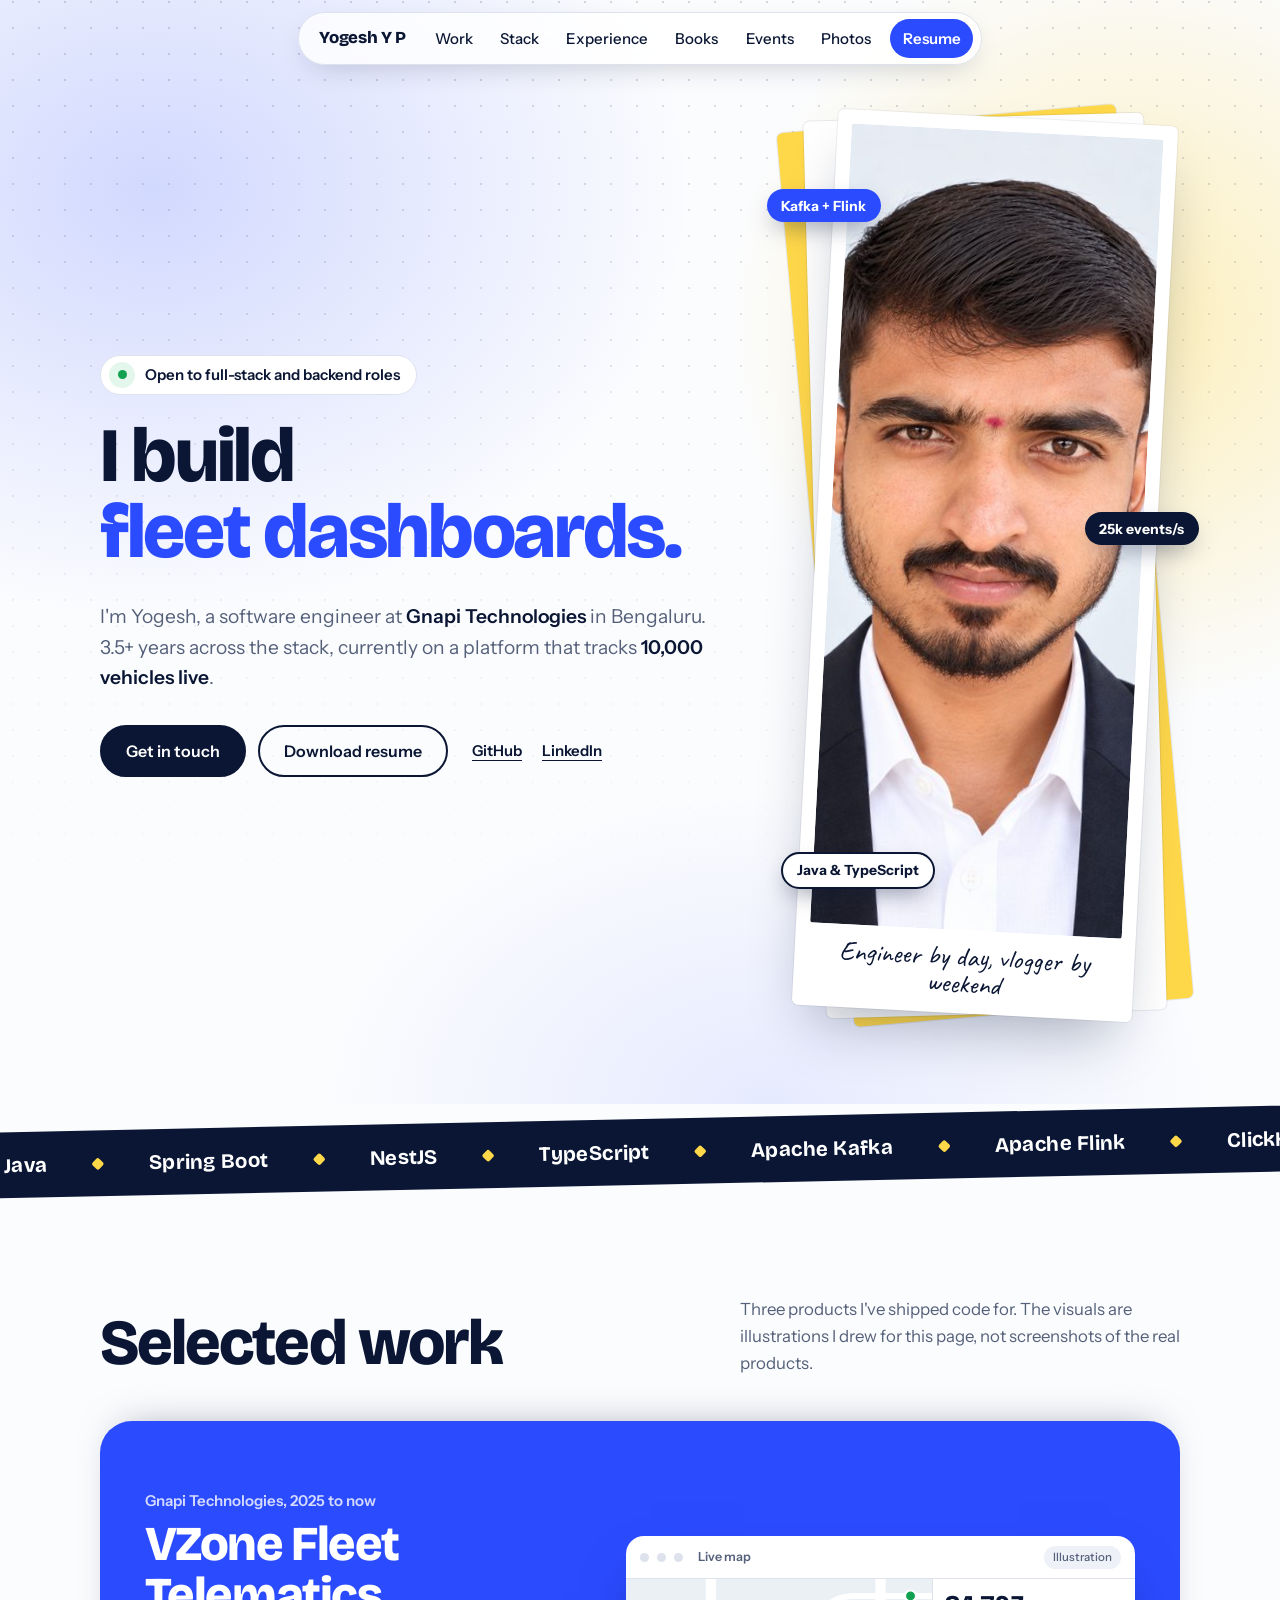
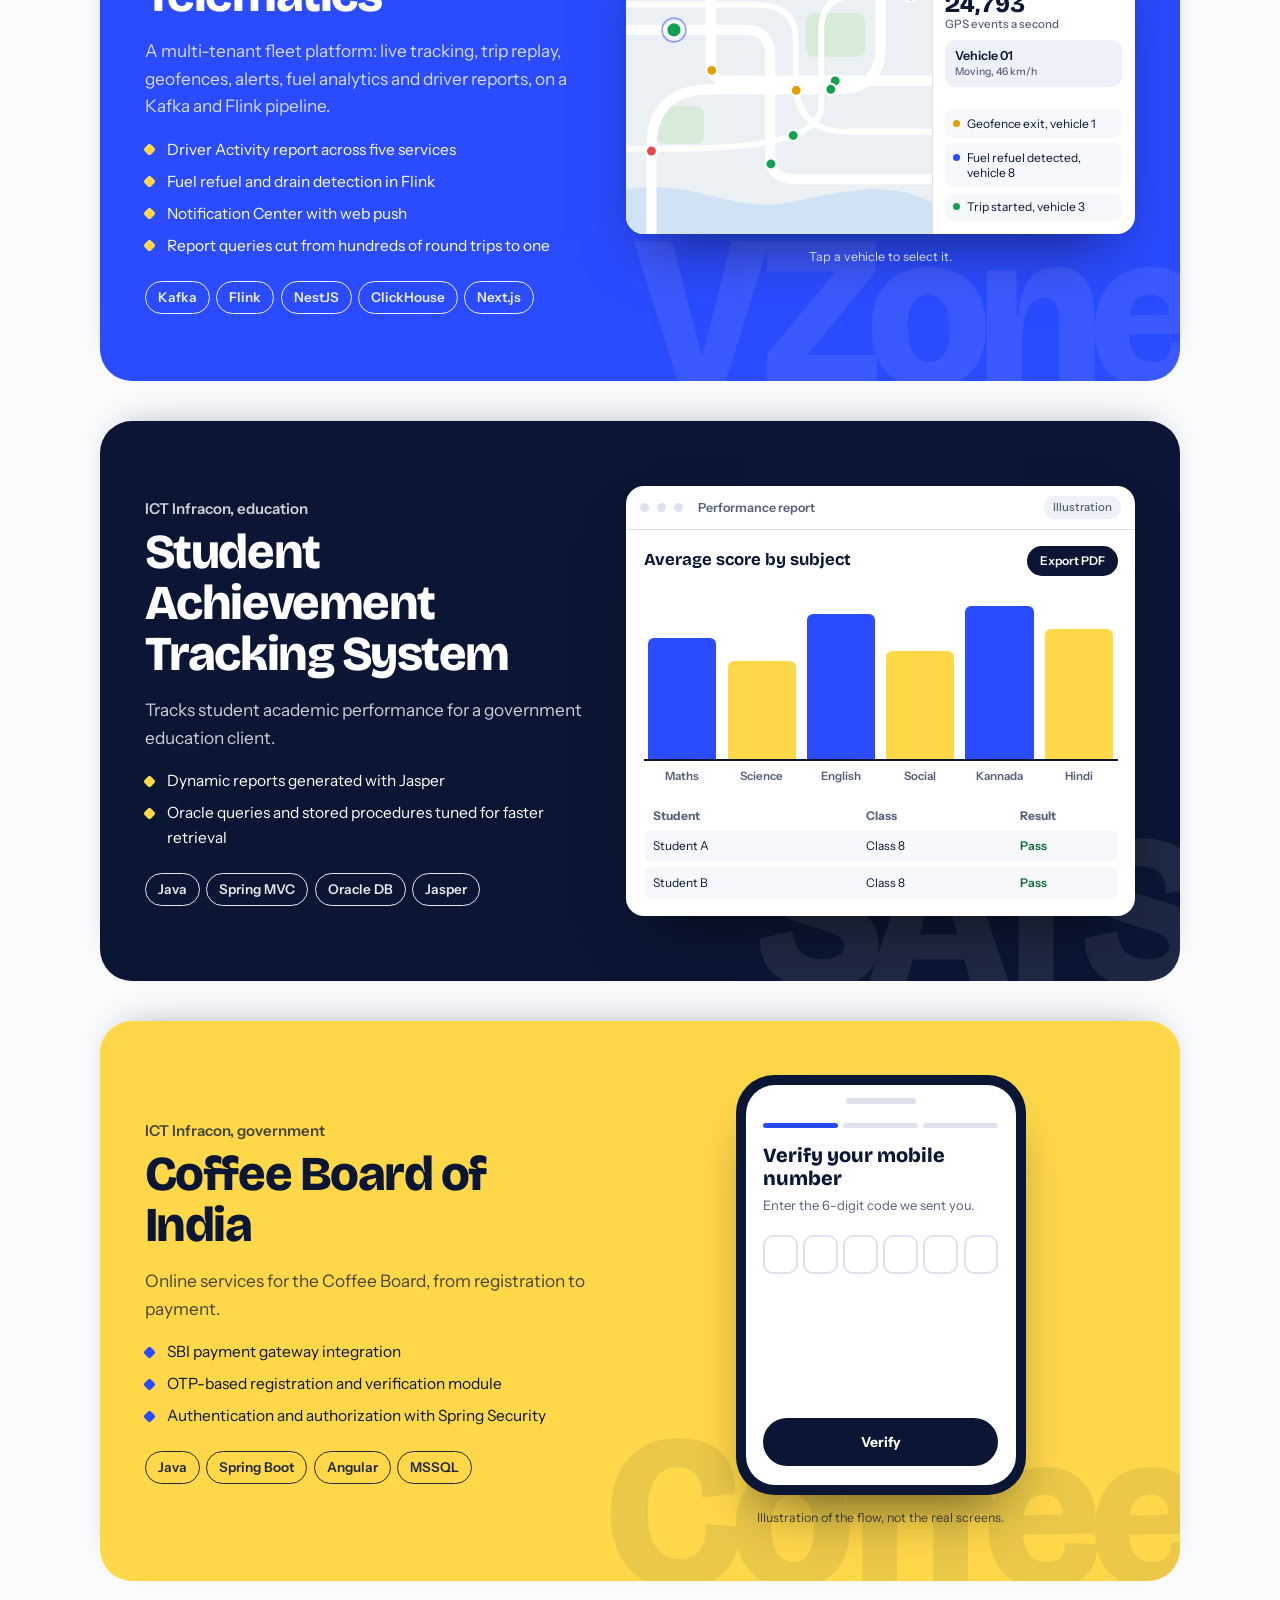
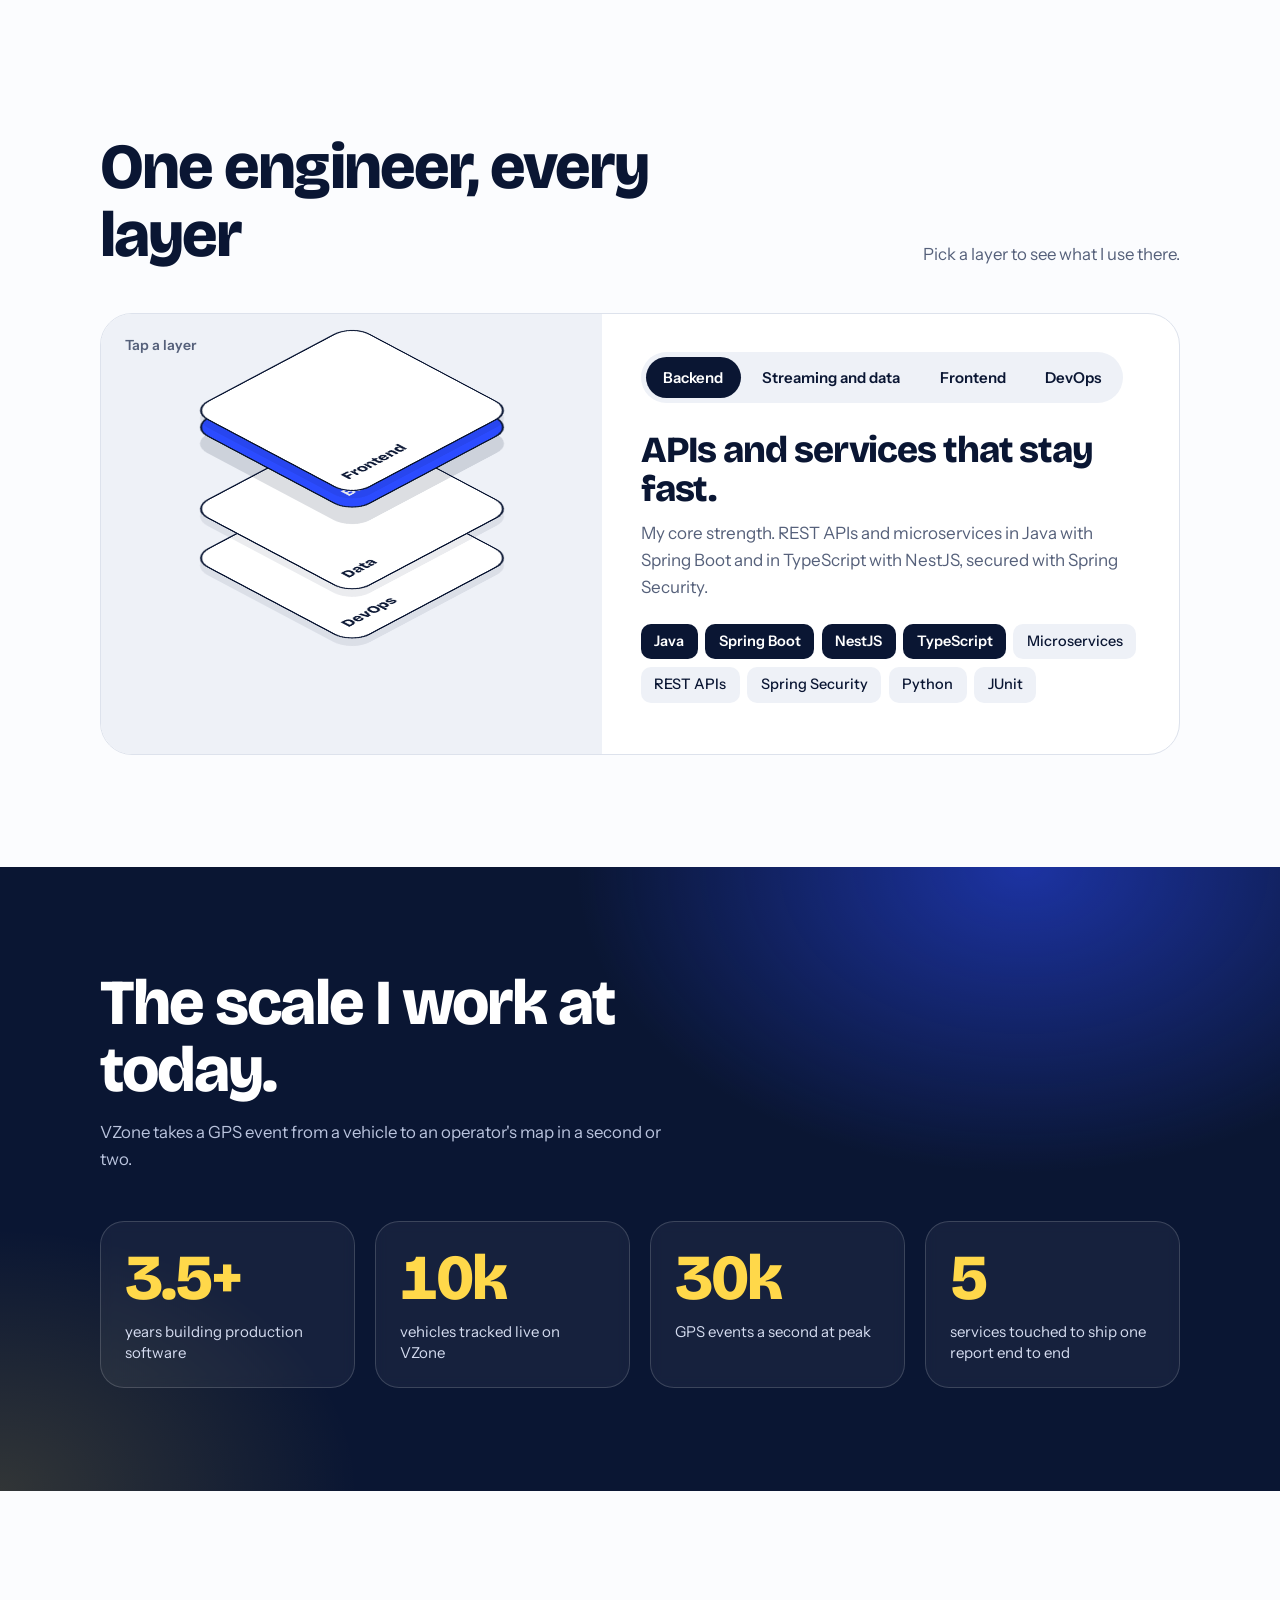
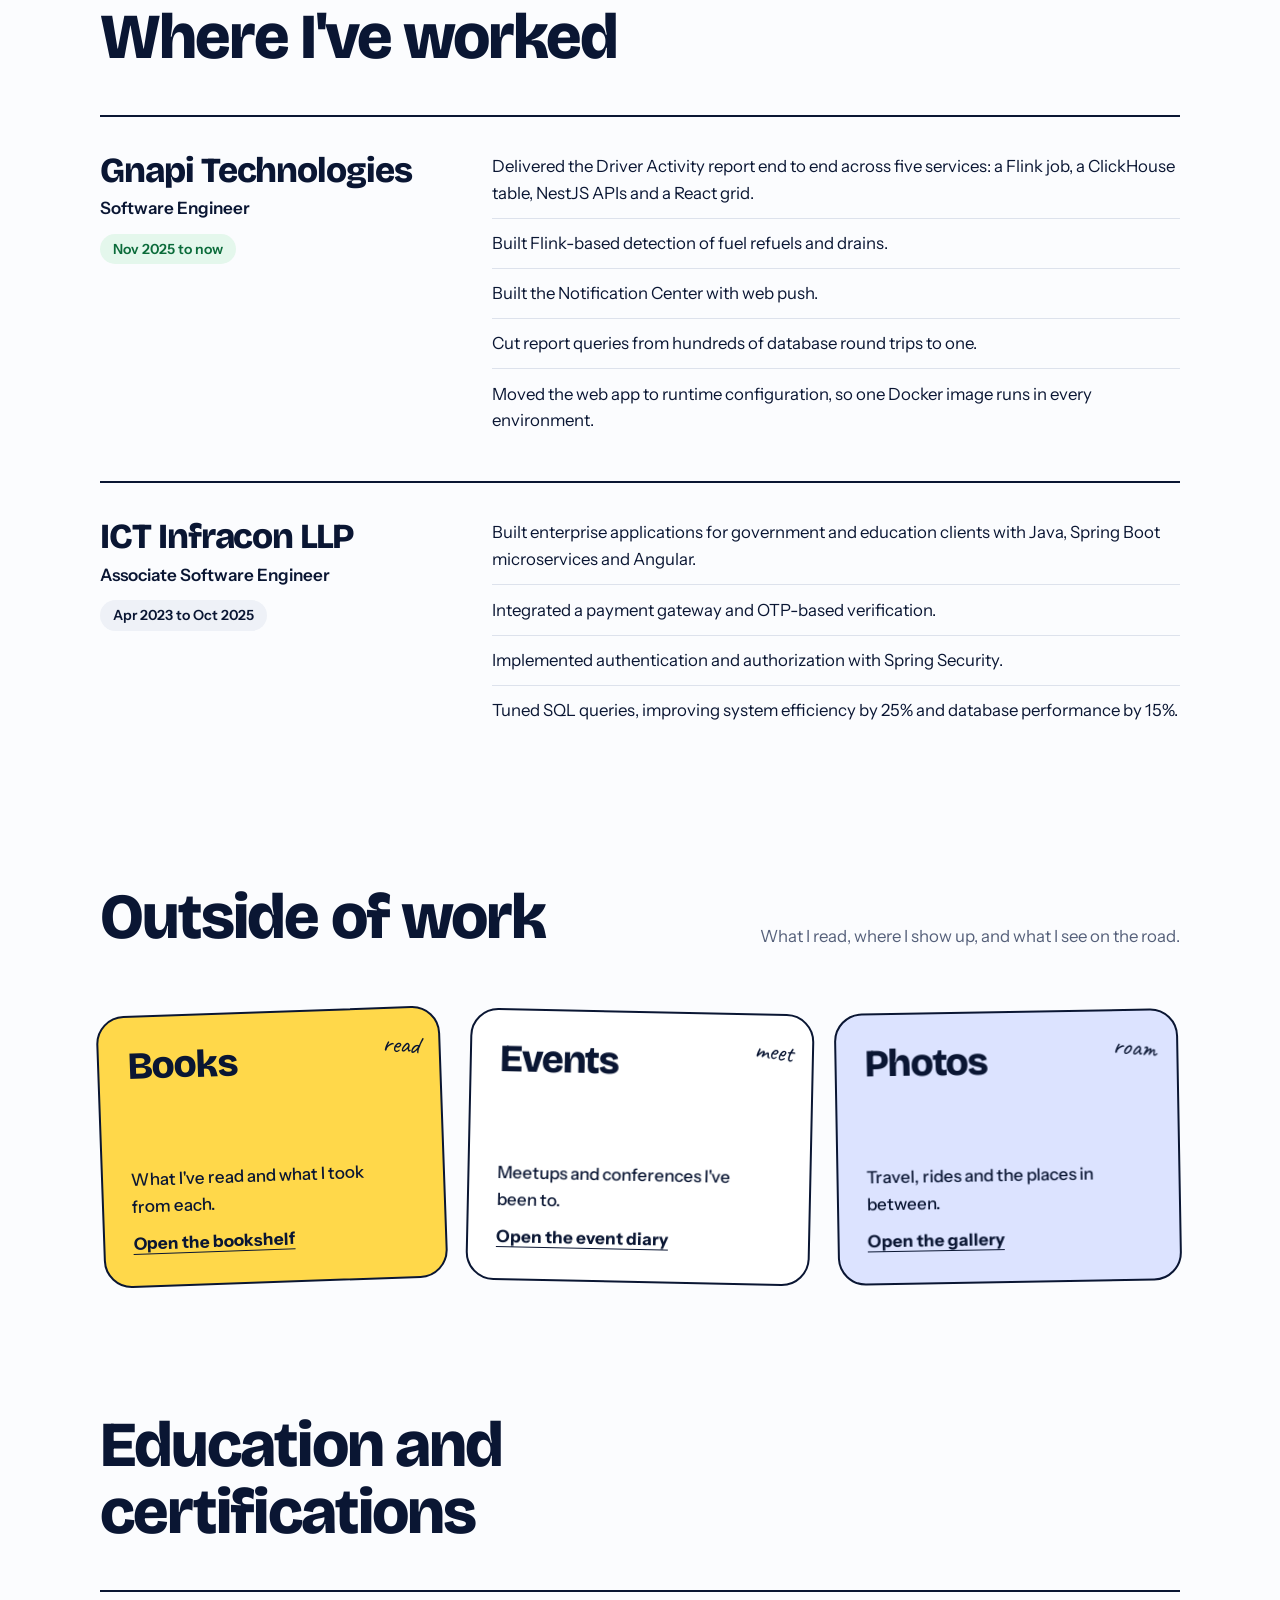
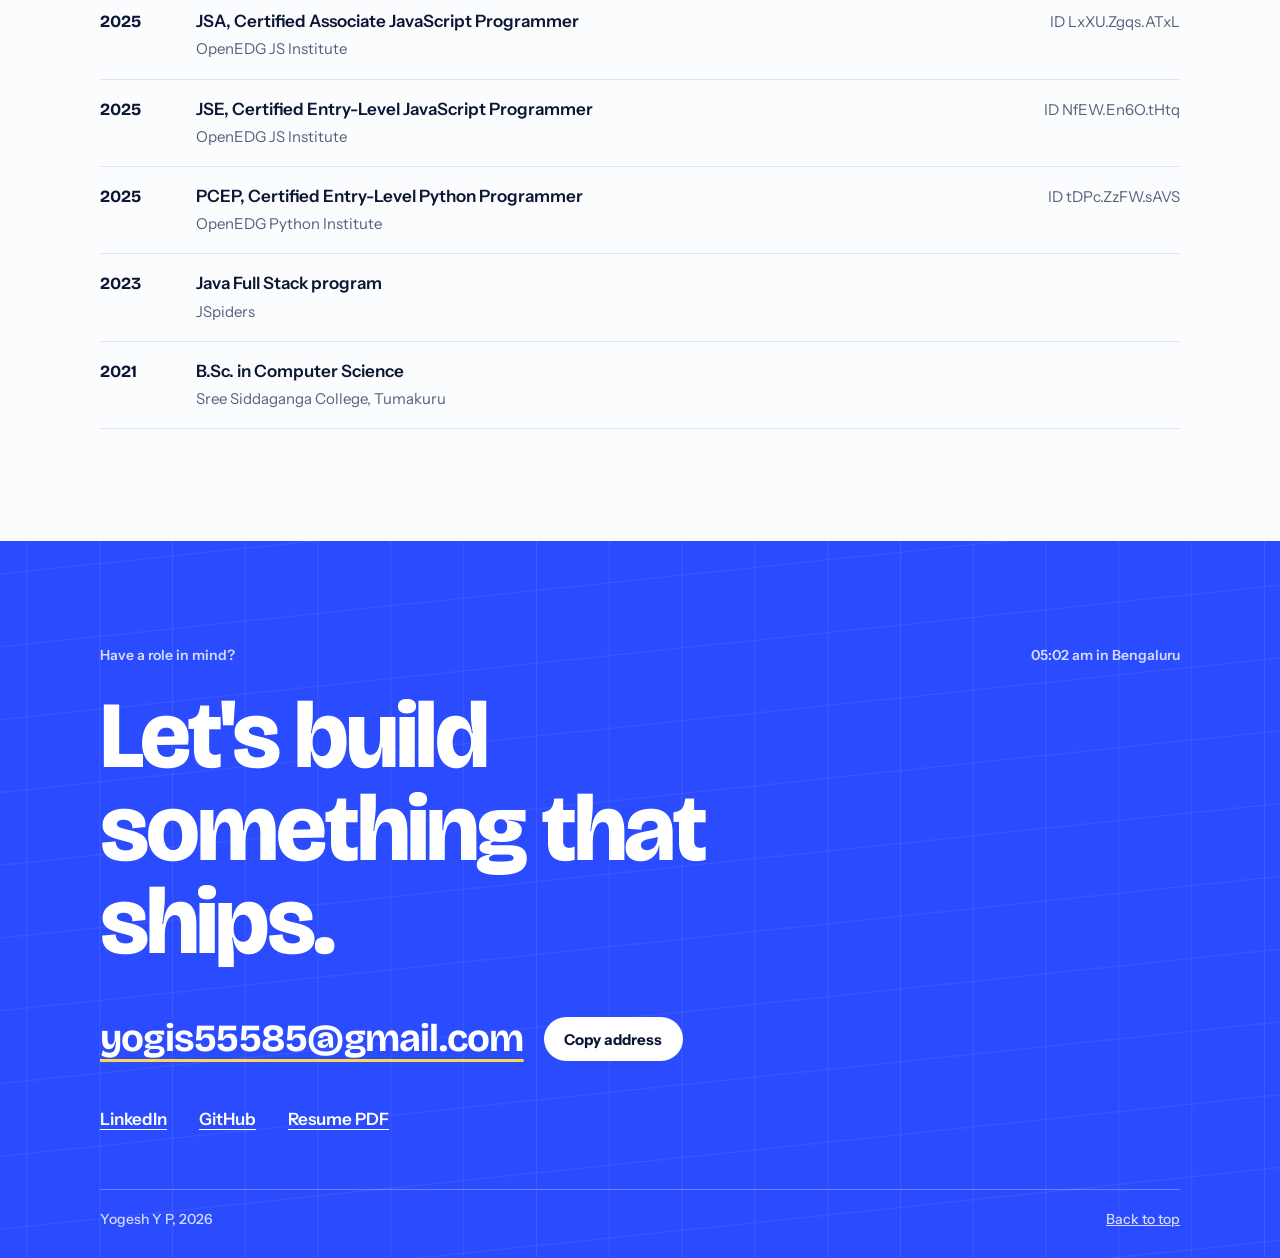
==== commit 96f98878: "Rebuild home page with richer visuals and interaction Floating nav, animated hero with polaroid port" ====
--- a/index.html
+++ b/index.html
@@ -12,15 +12,17 @@
   <meta name="theme-color" content="#FBFCFE" />
   <link rel="preconnect" href="https://fonts.googleapis.com" />
   <link rel="preconnect" href="https://fonts.gstatic.com" crossorigin />
-  <link href="https://fonts.googleapis.com/css2?family=Bricolage+Grotesque:opsz,wght@12..96,600;12..96,700;12..96,800&family=Instrument+Sans:wght@400;500;600;700&display=swap" rel="stylesheet" />
+  <link href="https://fonts.googleapis.com/css2?family=Bricolage+Grotesque:opsz,wght@12..96,600;12..96,700;12..96,800&family=Instrument+Sans:wght@400;500;600;700&family=Caveat:wght@600&display=swap" rel="stylesheet" />
   <link rel="stylesheet" href="styles.css" />
+  <link rel="stylesheet" href="home.css" />
 </head>
-<body>
+<body id="top">
 <header class="top">
   <div class="wrap">
     <a class="brand" href="index.html">Yogesh Y P</a>
     <ul class="nav">
       <li><a href="index.html#work">Work</a></li>
+      <li><a href="index.html#stack">Stack</a></li>
       <li><a href="index.html#experience">Experience</a></li>
       <li><a href="books.html">Books</a></li>
       <li><a href="events.html">Events</a></li>
@@ -30,71 +32,223 @@
   </div>
 </header>
 <main>
-  <section class="wrap hero">
-    <div>
-      <p class="who"><b>Software engineer</b> at Gnapi Technologies, Bengaluru</p>
-      <h1>I build real-time systems and the screens people watch them on.</h1>
-      <p class="sub">3.5+ years across the stack. Java, Spring Boot and NestJS on the backend, Kafka and Flink for streaming, React, Next.js and Angular on the front end.</p>
-      <div class="acts">
-        <a class="btn btn-fill" href="#contact">Get in touch</a>
-        <a class="btn btn-line" href="#work">See my work</a>
-      </div>
-      <p class="open">Open to full-stack and backend roles</p>
-    </div>
-    <div class="portrait">
-      <img src="profile.jpg" alt="Portrait of Yogesh Y P" width="800" height="800" />
-      <p>Engineer on weekdays,<br />travel vlogger on weekends</p>
-    </div>
-  </section>
-
-  <section class="wrap" aria-label="Live counter">
-    <div class="count">
+  <section class="hero">
+    <div class="wrap hero-in">
       <div>
-        <p class="lead">GPS events VZone has handled since you opened this page</p>
-        <p>The platform I work on takes in 20–30k events a second from about 10,000 vehicles. This counter runs at 25,000.</p>
-      </div>
-      <div class="num" id="liveCount" aria-hidden="true">0</div>
-    </div>
-  </section>
+        <p class="who load" style="--n:0"><i></i>Open to full-stack and backend roles</p>
+        <h1 class="load" style="--n:1" aria-label="I build live data pipelines, fleet dashboards, fast APIs and full-stack apps.">
+          <span aria-hidden="true">I build</span>
+          <span class="swap" aria-hidden="true"><span>live pipelines.</span><span>fleet dashboards.</span><span>fast APIs.</span><span>full-stack apps.</span></span>
+        </h1>
+        <p class="sub load" style="--n:2">I'm Yogesh, a software engineer at <b>Gnapi Technologies</b> in Bengaluru. 3.5+ years across the stack, currently on a platform that tracks <b>10,000 vehicles live</b>.</p>
+        <div class="acts load" style="--n:3">
+          <a class="btn btn-fill" href="#contact">Get in touch</a>
+          <a class="btn btn-line" href="Yogesh_Y_P_Resume.pdf" download>Download resume</a>
+          <div class="socials"><a href="https://github.com/gitYog2" target="_blank" rel="noopener">GitHub</a><a href="https://www.linkedin.com/in/yogesh-y-p-dev/" target="_blank" rel="noopener">LinkedIn</a></div>
+        </div>
+      </div>
+      <div class="snap load" style="--n:2">
+        <span class="chip a" aria-hidden="true">Kafka + Flink</span>
+        <span class="chip b" aria-hidden="true">25k events/s</span>
+        <span class="chip c" aria-hidden="true">Java &amp; TypeScript</span>
+        <figure class="polaroid">
+          <img src="profile.jpg" alt="Portrait of Yogesh Y P" width="800" height="800" />
+          <figcaption>Engineer by day, vlogger by weekend</figcaption>
+        </figure>
+      </div>
+    </div>
+  </section>
+
+  <div class="ticker" aria-hidden="true"><ul><li>Java</li><li>Spring Boot</li><li>NestJS</li><li>TypeScript</li><li>Apache Kafka</li><li>Apache Flink</li><li>ClickHouse</li><li>PostgreSQL</li><li>Valkey</li><li>React</li><li>Next.js</li><li>Angular</li><li>Docker</li><li>Kubernetes</li><li>PostGIS</li><li>GitHub Actions</li><li>Java</li><li>Spring Boot</li><li>NestJS</li><li>TypeScript</li><li>Apache Kafka</li><li>Apache Flink</li><li>ClickHouse</li><li>PostgreSQL</li><li>Valkey</li><li>React</li><li>Next.js</li><li>Angular</li><li>Docker</li><li>Kubernetes</li><li>PostGIS</li><li>GitHub Actions</li></ul></div>
 
   <section class="wrap sec" id="work">
-    <h2>Things I've built</h2>
-    <article class="feature">
-      <h3>VZone Fleet Telematics</h3>
-      <p>A multi-tenant fleet platform with live tracking, trip replay, geofences, alerts, fuel analytics and driver reports. A GPS event goes from the vehicle to an operator's map in a second or two, and I work on every step.</p>
-      <ol class="steps">
-        <li><b>Vehicles</b>About 10,000 GPS trackers</li>
-        <li><b>Gateway</b>TCP, IMEI auth</li>
-        <li><b>Kafka</b>Event backbone</li>
-        <li><b>Flink</b>Trips, fuel, alerts</li>
-        <li><b>Stores</b>Postgres, ClickHouse, Valkey</li>
-        <li><b>Live map</b>WebSocket, Next.js</li>
-      </ol>
-      <ul class="tags"><li>Kafka</li><li>Flink</li><li>NestJS</li><li>ClickHouse</li><li>Next.js</li></ul>
-    </article>
-    <div class="duo">
-      <article>
-        <h3>Student Achievement Tracking System</h3>
-        <p class="for">ICT Infracon, education</p>
-        <p>Tracks student academic performance, with dynamic Jasper reports and Oracle queries and stored procedures tuned for faster retrieval.</p>
-        <ul class="tags"><li>Java</li><li>Spring MVC</li><li>Oracle DB</li><li>Jasper</li></ul>
+    <div class="sec-head rv">
+      <h2>Selected work</h2>
+      <p>Three products I've shipped code for. The visuals are illustrations I drew for this page, not screenshots of the real products.</p>
+    </div>
+    <div class="stack">
+
+      <article class="card" style="--i:0">
+        <span class="ghost" aria-hidden="true">VZone</span>
+        <div>
+          <p class="kicker">Gnapi Technologies, 2025 to now</p>
+          <h3>VZone Fleet Telematics</h3>
+          <p class="desc">A multi-tenant fleet platform: live tracking, trip replay, geofences, alerts, fuel analytics and driver reports, on a Kafka and Flink pipeline.</p>
+          <ul class="did">
+            <li>Driver Activity report across five services</li>
+            <li>Fuel refuel and drain detection in Flink</li>
+            <li>Notification Center with web push</li>
+            <li>Report queries cut from hundreds of round trips to one</li>
+          </ul>
+          <ul class="tags"><li>Kafka</li><li>Flink</li><li>NestJS</li><li>ClickHouse</li><li>Next.js</li></ul>
+        </div>
+        <div>
+          <div class="win" id="fleet">
+            <div class="win-bar"><i></i><i></i><i></i><span>Live map</span><em>Illustration</em></div>
+            <div class="fleet">
+              <svg viewBox="0 0 360 300" role="img" aria-label="Illustrated map with vehicles moving along roads">
+                <path d="M-10 250 C80 230 120 280 200 262 S320 240 370 268 V310 H-10Z" fill="#CFE3F5"/>
+                <rect x="212" y="40" width="70" height="52" rx="10" fill="#D6ECD9"/><rect x="36" y="150" width="56" height="44" rx="10" fill="#D6ECD9"/>
+                <g class="rd" stroke-width="12">
+                  <path class="route" d="M-10 60 H140 Q170 60 170 90 V210 Q170 236 200 236 H370"/>
+                  <path class="route" d="M370 120 H120 Q100 120 100 100 V-10"/>
+                  <path class="route" d="M30 310 V200 Q30 130 100 130 H250 Q300 130 300 80 V-10"/>
+                </g>
+                <g class="rd" stroke-width="7">
+                  <path class="route" d="M-10 200 H60 Q230 200 230 150 V60 Q230 20 270 20 H370"/>
+                  <path class="route" d="M370 180 H260 Q200 180 200 120 V70 Q200 30 150 30 H-10"/>
+                </g>
+                <circle id="halo" class="halo" r="14"/>
+                <g id="vehs"></g>
+              </svg>
+              <aside>
+                <div class="rate" id="rate">24,812<small>GPS events a second</small></div>
+                <div class="picked" id="picked" aria-live="polite"></div>
+                <ul class="feed" id="feed" aria-hidden="true"></ul>
+              </aside>
+            </div>
+          </div>
+          <p class="note">Tap a vehicle to select it.</p>
+        </div>
       </article>
-      <article>
-        <h3>Coffee Board of India</h3>
-        <p class="for">ICT Infracon, government</p>
-        <p>Online services for the Coffee Board, with SBI payment gateway integration and an OTP-based registration and verification module.</p>
-        <ul class="tags"><li>Java</li><li>Spring Boot</li><li>Angular</li><li>MSSQL</li></ul>
+
+      <article class="card navy" style="--i:1">
+        <span class="ghost" aria-hidden="true">SATS</span>
+        <div>
+          <p class="kicker">ICT Infracon, education</p>
+          <h3>Student Achievement Tracking System</h3>
+          <p class="desc">Tracks student academic performance for a government education client.</p>
+          <ul class="did">
+            <li>Dynamic reports generated with Jasper</li>
+            <li>Oracle queries and stored procedures tuned for faster retrieval</li>
+          </ul>
+          <ul class="tags"><li>Java</li><li>Spring MVC</li><li>Oracle DB</li><li>Jasper</li></ul>
+        </div>
+        <div>
+          <div class="win">
+            <div class="win-bar"><i></i><i></i><i></i><span>Performance report</span><em>Illustration</em></div>
+            <div class="report">
+              <div class="row"><h4>Average score by subject</h4><span class="pill">Export PDF</span></div>
+              <div class="bars" aria-hidden="true">
+                <div style="--h:72;--k:0"></div><div style="--h:58;--k:1"></div><div style="--h:86;--k:2"></div><div style="--h:64;--k:3"></div><div style="--h:91;--k:4"></div><div style="--h:77;--k:5"></div>
+              </div>
+              <div class="bars-x" aria-hidden="true"><span>Maths</span><span>Science</span><span>English</span><span>Social</span><span>Kannada</span><span>Hindi</span></div>
+              <div class="tbl" aria-hidden="true">
+                <div><span>Student</span><span>Class</span><span>Result</span></div>
+                <div><span>Student A</span><span>Class 8</span><b>Pass</b></div>
+                <div><span>Student B</span><span>Class 8</span><b>Pass</b></div>
+              </div>
+            </div>
+          </div>
+        </div>
       </article>
+
+      <article class="card sun" style="--i:2">
+        <span class="ghost" aria-hidden="true">Coffee</span>
+        <div>
+          <p class="kicker">ICT Infracon, government</p>
+          <h3>Coffee Board of India</h3>
+          <p class="desc">Online services for the Coffee Board, from registration to payment.</p>
+          <ul class="did">
+            <li>SBI payment gateway integration</li>
+            <li>OTP-based registration and verification module</li>
+            <li>Authentication and authorization with Spring Security</li>
+          </ul>
+          <ul class="tags"><li>Java</li><li>Spring Boot</li><li>Angular</li><li>MSSQL</li></ul>
+        </div>
+        <div>
+          <div class="phone" id="phone" aria-hidden="true">
+            <div class="phone-in">
+              <div class="dots"><i class="on"></i><i></i><i></i></div>
+              <div class="step on">
+                <h4>Verify your mobile number</h4><p>Enter the 6-digit code we sent you.</p>
+                <div class="otp"><span></span><span></span><span></span><span></span><span></span><span></span></div>
+                <div class="go">Verify</div>
+              </div>
+              <div class="step">
+                <h4>Pay registration fee</h4><p>You'll be taken to the payment gateway.</p>
+                <div class="pay"><div><span>Registration</span><span>Fee</span></div><div><span>Gateway</span><span>SBI</span></div><div><span>Status</span><span>Processing</span></div></div>
+                <div class="go">Paying</div>
+              </div>
+              <div class="step">
+                <div class="tick"><svg viewBox="0 0 48 48"><path d="M12 25l9 9 16-19"/></svg></div>
+                <h4 style="text-align:center">Registration complete</h4><p style="text-align:center">Mobile verified and payment received.</p>
+                <div class="go ok">Done</div>
+              </div>
+            </div>
+          </div>
+          <p class="note">Illustration of the flow, not the real screens.</p>
+        </div>
+      </article>
+    </div>
+  </section>
+
+  <section class="wrap sec" id="stack">
+    <div class="sec-head rv">
+      <h2>One engineer, every layer</h2>
+      <p>Pick a layer to see what I use there.</p>
+    </div>
+    <div class="lab rv">
+      <div class="plates">
+        <p>Tap a layer</p>
+        <div class="plates-in">
+          <button class="plate" style="--z:0" data-k="3" aria-pressed="false" type="button"><span>DevOps</span></button>
+          <button class="plate" style="--z:1" data-k="1" aria-pressed="false" type="button"><span>Data</span></button>
+          <button class="plate" style="--z:2" data-k="0" aria-pressed="true" type="button"><span>Backend</span></button>
+          <button class="plate" style="--z:3" data-k="2" aria-pressed="false" type="button"><span>Frontend</span></button>
+        </div>
+      </div>
+      <div class="lab-side">
+        <div class="tabs" role="tablist" aria-label="Layers of the stack">
+          <button role="tab" aria-selected="true" type="button">Backend</button>
+          <button role="tab" aria-selected="false" tabindex="-1" type="button">Streaming and data</button>
+          <button role="tab" aria-selected="false" tabindex="-1" type="button">Frontend</button>
+          <button role="tab" aria-selected="false" tabindex="-1" type="button">DevOps</button>
+        </div>
+        <div class="pane on" role="tabpanel">
+          <h3>APIs and services that stay fast.</h3>
+          <p>My core strength. REST APIs and microservices in Java with Spring Boot and in TypeScript with NestJS, secured with Spring Security.</p>
+          <ul><li class="core">Java</li><li class="core">Spring Boot</li><li class="core">NestJS</li><li class="core">TypeScript</li><li>Microservices</li><li>REST APIs</li><li>Spring Security</li><li>Python</li><li>JUnit</li></ul>
+        </div>
+        <div class="pane" role="tabpanel">
+          <h3>Events in, answers out.</h3>
+          <p>Kafka as the backbone, Flink jobs for trips, fuel and alerts, and the right store for each read: PostgreSQL, ClickHouse or Valkey.</p>
+          <ul><li class="core">Apache Kafka</li><li class="core">PostgreSQL</li><li class="core">ClickHouse</li><li>Apache Flink</li><li>Valkey</li><li>PostGIS</li><li>MySQL</li><li>MSSQL</li><li>SQL tuning</li></ul>
+        </div>
+        <div class="pane" role="tabpanel">
+          <h3>Interfaces people use all day.</h3>
+          <p>Clean, interactive screens in React and Next.js, plus Angular from my years on government platforms.</p>
+          <ul><li class="core">React</li><li class="core">Next.js</li><li>Angular</li><li>JavaScript</li><li>TypeScript</li></ul>
+        </div>
+        <div class="pane" role="tabpanel">
+          <h3>One image, every environment.</h3>
+          <p>Containers and pipelines that make releases boring. I moved VZone's web app to runtime configuration so a single Docker image runs everywhere.</p>
+          <ul><li class="core">Docker</li><li>Kubernetes</li><li>Helm</li><li>GitHub Actions</li><li>CI/CD</li><li>Git</li><li>Maven</li><li>Postman</li><li>JIRA</li></ul>
+        </div>
+      </div>
+    </div>
+  </section>
+
+  <section class="dark">
+    <div class="wrap">
+      <h2 class="rv">The scale I work at today.</h2>
+      <p class="rv">VZone takes a GPS event from a vehicle to an operator's map in a second or two.</p>
+      <div class="nums">
+        <div class="rv" style="--d:0s"><b data-to="3.5" data-suf="+">3.5+</b><span>years building production software</span></div>
+        <div class="rv" style="--d:.08s"><b data-to="10" data-suf="k">10k</b><span>vehicles tracked live on VZone</span></div>
+        <div class="rv" style="--d:.16s"><b data-to="30" data-suf="k">30k</b><span>GPS events a second at peak</span></div>
+        <div class="rv" style="--d:.24s"><b data-to="5">5</b><span>services touched to ship one report end to end</span></div>
+      </div>
     </div>
   </section>
 
   <section class="wrap sec" id="experience">
-    <h2>Where I've worked</h2>
-    <article class="job">
+    <div class="sec-head rv"><h2>Where I've worked</h2></div>
+    <article class="job now rv">
       <div>
         <h3>Gnapi Technologies</h3>
         <p class="role">Software Engineer</p>
-        <p class="when">Nov 2025 to now</p>
+        <span class="when">Nov 2025 to now</span>
       </div>
       <ul>
         <li>Delivered the Driver Activity report end to end across five services: a Flink job, a ClickHouse table, NestJS APIs and a React grid.</li>
@@ -104,11 +258,11 @@
         <li>Moved the web app to runtime configuration, so one Docker image runs in every environment.</li>
       </ul>
     </article>
-    <article class="job">
+    <article class="job rv">
       <div>
         <h3>ICT Infracon LLP</h3>
         <p class="role">Associate Software Engineer</p>
-        <p class="when">Apr 2023 to Oct 2025</p>
+        <span class="when">Apr 2023 to Oct 2025</span>
       </div>
       <ul>
         <li>Built enterprise applications for government and education clients with Java, Spring Boot microservices and Angular.</li>
@@ -119,30 +273,21 @@
     </article>
   </section>
 
-  <section class="wrap sec" id="skills">
-    <h2>What I work with</h2>
-    <dl class="skills">
-      <div><dt>Languages</dt><dd><b>Java, TypeScript,</b> JavaScript, Python, SQL</dd></div>
-      <div><dt>Backend</dt><dd><b>Spring Boot, NestJS,</b> microservices, REST APIs, Spring Security</dd></div>
-      <div><dt>Frontend</dt><dd><b>React, Next.js,</b> Angular</dd></div>
-      <div><dt>Data and streaming</dt><dd><b>PostgreSQL, ClickHouse, Apache Kafka,</b> Apache Flink, Valkey, PostGIS, MySQL, MSSQL</dd></div>
-      <div><dt>Tools and DevOps</dt><dd><b>Docker,</b> Kubernetes, Helm, GitHub Actions, Git, JIRA, Maven, Postman, SVN</dd></div>
-      <div><dt>Practices</dt><dd>Agile and Scrum, CI/CD, event-driven architecture, JUnit, performance tuning</dd></div>
-    </dl>
-  </section>
-
   <section class="wrap sec" id="beyond">
-    <h2>Outside of work</h2>
-    <div class="beyond">
-      <a href="books.html"><h3>Books</h3><div><p>What I've read and what I took from each.</p><span>Open the bookshelf</span></div></a>
-      <a href="events.html"><h3>Events</h3><div><p>Meetups and conferences I've been to.</p><span>Open the event diary</span></div></a>
-      <a href="photos.html"><h3>Photos</h3><div><p>Travel, rides and the places in between.</p><span>Open the gallery</span></div></a>
+    <div class="sec-head rv">
+      <h2>Outside of work</h2>
+      <p>What I read, where I show up, and what I see on the road.</p>
+    </div>
+    <div class="beyond rv">
+      <a href="books.html"><em aria-hidden="true">read</em><h3>Books</h3><div><p>What I've read and what I took from each.</p><span>Open the bookshelf</span></div></a>
+      <a href="events.html"><em aria-hidden="true">meet</em><h3>Events</h3><div><p>Meetups and conferences I've been to.</p><span>Open the event diary</span></div></a>
+      <a href="photos.html"><em aria-hidden="true">roam</em><h3>Photos</h3><div><p>Travel, rides and the places in between.</p><span>Open the gallery</span></div></a>
     </div>
   </section>
 
   <section class="wrap sec" id="credentials">
-    <h2>Education and certifications</h2>
-    <ul class="creds">
+    <div class="sec-head rv"><h2>Education and certifications</h2></div>
+    <ul class="creds rv">
       <li><span class="yr">2025</span><div><strong>JSA, Certified Associate JavaScript Programmer</strong><span class="by">OpenEDG JS Institute</span></div><span class="id">ID LxXU.Zgqs.ATxL</span></li>
       <li><span class="yr">2025</span><div><strong>JSE, Certified Entry-Level JavaScript Programmer</strong><span class="by">OpenEDG JS Institute</span></div><span class="id">ID NfEW.En6O.tHtq</span></li>
       <li><span class="yr">2025</span><div><strong>PCEP, Certified Entry-Level Python Programmer</strong><span class="by">OpenEDG Python Institute</span></div><span class="id">ID tDPc.ZzFW.sAVS</span></li>
@@ -154,20 +299,21 @@
 
 <footer class="contact" id="contact">
   <div class="wrap">
-    <h2>Hiring for a backend or full-stack role?</h2>
-    <p class="lede">Email is the fastest way to reach me. I'm in Bengaluru, and always happy to talk about tech, projects or travel.</p>
+    <p class="meta"><span>Have a role in mind?</span><span id="clock">Bengaluru, India</span></p>
+    <h2>Let's build something that ships.</h2>
     <div class="mail">
       <a href="mailto:yogis55585@gmail.com">yogis55585@gmail.com</a>
-      <button type="button" class="btn btn-fill" id="copyMail">Copy address</button>
+      <button type="button" id="copyMail">Copy address</button>
     </div>
     <ul class="links">
       <li><a href="https://www.linkedin.com/in/yogesh-y-p-dev/" target="_blank" rel="noopener">LinkedIn</a></li>
       <li><a href="https://github.com/gitYog2" target="_blank" rel="noopener">GitHub</a></li>
       <li><a href="Yogesh_Y_P_Resume.pdf" download>Resume PDF</a></li>
     </ul>
-    <p class="foot">Yogesh Y P, Bengaluru, Karnataka, India. 2026.</p>
+    <p class="foot"><span>Yogesh Y P, 2026</span><a href="#top">Back to top</a></p>
   </div>
 </footer>
+<script src="home.js"></script>
 <script src="site.js"></script>
 </body>
 </html>
--- a/styles.css
+++ b/styles.css
@@ -4,6 +4,7 @@
   --blue:#2B4BFF; --blue-ink:#1B33C9; --sun:#FFD84A; --wrap:1160px;
   --display:'Bricolage Grotesque','Helvetica Neue',Arial,sans-serif;
   --body:'Instrument Sans','Helvetica Neue',Arial,sans-serif;
+  --hand:'Caveat',cursive;
 }
 html{scroll-behavior:smooth}
 body{background:var(--bg);color:var(--ink);font-family:var(--body);font-size:17px;line-height:1.6;-webkit-font-smoothing:antialiased}
@@ -13,16 +14,16 @@
 .wrap{max-width:var(--wrap);margin:0 auto;padding:0 clamp(1.25rem,4vw,2.5rem)}
 h1,h2,h3{font-family:var(--display);letter-spacing:-0.03em;line-height:1.05}
 
-/* header */
-.top{position:sticky;top:0;z-index:20;background:rgba(251,252,254,.9);backdrop-filter:blur(10px);border-bottom:1px solid var(--line)}
-.top .wrap{display:flex;align-items:center;justify-content:space-between;gap:1rem;height:68px}
-.brand{font-family:var(--display);font-weight:800;font-size:1.2rem;text-decoration:none;letter-spacing:-0.02em;white-space:nowrap}
-.nav{display:flex;align-items:center;gap:.25rem;list-style:none;font-size:15px;font-weight:500;overflow-x:auto;scrollbar-width:none}
+/* header: floating dock */
+.top{position:sticky;top:12px;z-index:30;pointer-events:none;padding:0 .75rem}
+.top .wrap{pointer-events:auto;display:flex;align-items:center;gap:1rem;width:fit-content;max-width:100%;padding:.4rem .45rem .4rem 1.25rem;background:rgba(255,255,255,.82);backdrop-filter:blur(14px) saturate(1.4);-webkit-backdrop-filter:blur(14px) saturate(1.4);border:1px solid var(--line);border-radius:999px;box-shadow:0 10px 30px -12px rgba(10,22,51,.25)}
+.brand{font-family:var(--display);font-weight:800;font-size:1.05rem;text-decoration:none;letter-spacing:-0.02em;white-space:nowrap}
+.nav{display:flex;align-items:center;gap:.1rem;list-style:none;font-size:15px;font-weight:500;overflow-x:auto;scrollbar-width:none;min-width:0}
 .nav::-webkit-scrollbar{display:none}
-.nav a{display:block;text-decoration:none;padding:.45rem .8rem;border-radius:999px;white-space:nowrap}
+.nav a{display:block;text-decoration:none;padding:.45rem .8rem;border-radius:999px;white-space:nowrap;transition:background .15s}
 .nav a:hover{background:var(--panel)}
 .nav a[aria-current=page]{background:var(--ink);color:#fff}
-.nav .cta{background:var(--blue);color:#fff;font-weight:600;margin-left:.4rem}
+.nav .cta{background:var(--blue);color:#fff;font-weight:600;margin-left:.3rem}
 .nav .cta:hover{background:var(--blue-ink)}
 
 .btn{display:inline-flex;align-items:center;font:inherit;font-weight:600;font-size:16px;line-height:1;padding:1rem 1.5rem;border-radius:999px;text-decoration:none;cursor:pointer;border:2px solid var(--ink)}
@@ -31,94 +32,8 @@
 .btn-line{background:transparent;color:var(--ink)}
 .btn-line:hover{background:var(--panel)}
 
-/* hero */
-.hero{display:grid;grid-template-columns:minmax(0,1.5fr) minmax(0,1fr);gap:clamp(2rem,5vw,4.5rem);align-items:center;padding-top:clamp(2.5rem,6vw,5rem);padding-bottom:clamp(2.5rem,6vw,5rem)}
-.hero .who{font-weight:600;color:var(--soft);margin-bottom:1.25rem}
-.hero .who b{color:var(--ink)}
-.hero h1{font-size:clamp(2.6rem,6.2vw,5.2rem);font-weight:800;text-wrap:balance}
-.hero .sub{margin-top:1.5rem;font-size:clamp(1.05rem,1.5vw,1.2rem);color:var(--soft);max-width:54ch}
-.hero .acts{margin-top:2rem;display:flex;flex-wrap:wrap;gap:.75rem}
-.hero .open{margin-top:1.5rem;display:inline-flex;align-items:center;gap:.6rem;font-weight:600;font-size:15px;background:#E4F7EC;color:#0B6B3A;padding:.5rem 1rem;border-radius:999px}
-.hero .open::before{content:'';width:9px;height:9px;border-radius:50%;background:#12A150}
-.portrait{position:relative}
-.portrait img{width:100%;aspect-ratio:4/5;object-fit:cover;object-position:center 15%;border-radius:28px}
-.portrait::before{content:'';position:absolute;inset:0;border-radius:28px;background:var(--sun);transform:rotate(-5deg);z-index:-1}
-.portrait p{position:absolute;left:-1rem;bottom:1.5rem;background:#fff;border:2px solid var(--ink);border-radius:14px;padding:.6rem .9rem;font-size:14px;font-weight:600;line-height:1.3;box-shadow:5px 5px 0 var(--ink)}
-
-/* counter */
-.count{background:var(--ink);color:#fff;border-radius:28px;padding:clamp(1.75rem,4vw,3rem);display:grid;grid-template-columns:minmax(0,1fr) auto;gap:1rem 3rem;align-items:end}
-.count p{color:#B9C3DD;max-width:44ch}
-.count .num{font-family:var(--display);font-weight:800;font-size:clamp(2.6rem,8vw,6rem);line-height:1;letter-spacing:-0.03em;font-variant-numeric:tabular-nums;color:var(--sun)}
-.count .lead{font-family:var(--display);font-weight:700;font-size:clamp(1.3rem,2.4vw,1.8rem);color:#fff;line-height:1.15;margin-bottom:.5rem}
-
-/* sections */
 .sec{padding-top:clamp(4rem,9vw,7rem)}
-.sec>h2,.sec-head h2{font-size:clamp(2rem,4.4vw,3.4rem);font-weight:800}
-.sec>h2{margin-bottom:clamp(1.5rem,3vw,2.5rem)}
 .lede{color:var(--soft);font-size:1.1rem;max-width:58ch;margin-top:.75rem}
-
-/* work */
-.feature{background:var(--blue);color:#fff;border-radius:28px;padding:clamp(1.75rem,4vw,3rem)}
-.feature h3{font-size:clamp(1.7rem,3.4vw,2.6rem);font-weight:800}
-.feature>p{margin-top:.9rem;max-width:62ch;color:#E3E8FF;font-size:1.1rem}
-.steps{list-style:none;display:grid;grid-template-columns:repeat(6,minmax(0,1fr));gap:.6rem;margin-top:2rem;counter-reset:s}
-.steps li{background:rgba(255,255,255,.13);border-radius:16px;padding:1rem;counter-increment:s;font-size:14px;line-height:1.4;color:#E3E8FF}
-.steps li::before{content:counter(s);display:block;font-family:var(--display);font-weight:800;font-size:1.1rem;color:var(--sun)}
-.steps b{display:block;color:#fff;font-size:16px;font-family:var(--display);font-weight:700}
-.tags{display:flex;flex-wrap:wrap;gap:.4rem;margin-top:1.5rem;list-style:none}
-.tags li{font-size:14px;font-weight:500;padding:.3rem .8rem;border-radius:999px;border:1.5px solid currentColor}
-.feature .tags li{border-color:rgba(255,255,255,.5)}
-.duo{display:grid;grid-template-columns:repeat(2,minmax(0,1fr));gap:1.25rem;margin-top:1.25rem}
-.duo article{background:var(--panel);border-radius:28px;padding:clamp(1.5rem,3vw,2.25rem)}
-.duo article:last-child{background:#FFF3C2}
-.duo h3{font-size:1.6rem;font-weight:800}
-.duo .for{font-size:15px;font-weight:600;color:var(--soft);margin:.3rem 0 .8rem}
-.duo .tags li{border-color:var(--ink)}
-
-/* experience */
-.job{display:grid;grid-template-columns:minmax(0,1fr) minmax(0,2fr);gap:1rem 3rem;padding:2rem 0;border-top:2px solid var(--ink)}
-.job h3{font-size:1.7rem;font-weight:800}
-.job .role{font-weight:600;margin-top:.3rem}
-.job .when{color:var(--soft);font-size:15px}
-.job ul{list-style:none}
-.job li{padding:.55rem 0;border-bottom:1px solid var(--line)}
-.job li:first-child{padding-top:0}
-.job li:last-child{border:0}
-
-/* skills */
-.skills{display:grid;grid-template-columns:repeat(3,minmax(0,1fr));gap:1.25rem}
-.skills div{background:var(--panel);border-radius:20px;padding:1.4rem}
-.skills dt{font-family:var(--display);font-weight:700;font-size:1.15rem;margin-bottom:.4rem}
-.skills dd{color:var(--soft)}
-.skills dd b{color:var(--ink);font-weight:600}
-
-/* beyond */
-.beyond{display:grid;grid-template-columns:repeat(3,minmax(0,1fr));gap:1.25rem}
-.beyond a{display:flex;flex-direction:column;justify-content:space-between;min-height:15rem;border-radius:28px;padding:1.75rem;text-decoration:none;border:2px solid var(--ink);transition:transform .15s,box-shadow .15s}
-.beyond a:hover{transform:translate(-3px,-3px);box-shadow:6px 6px 0 var(--ink)}
-.beyond a:nth-child(1){background:var(--sun)}
-.beyond a:nth-child(2){background:#fff}
-.beyond a:nth-child(3){background:#DCE3FF}
-.beyond h3{font-size:2rem;font-weight:800}
-.beyond p{font-weight:500;max-width:24ch}
-.beyond span{font-weight:700;text-decoration:underline;text-underline-offset:4px}
-
-/* creds */
-.creds{list-style:none;border-top:2px solid var(--ink)}
-.creds li{display:grid;grid-template-columns:4.5rem minmax(0,1fr) auto;gap:.2rem 1.5rem;padding:1rem 0;border-bottom:1px solid var(--line);align-items:baseline}
-.creds .yr{font-family:var(--display);font-weight:700}
-.creds strong{display:block;font-weight:600}
-.creds .by,.creds .id{font-size:15px;color:var(--soft)}
-
-/* contact */
-.contact{margin-top:clamp(4rem,9vw,7rem);background:var(--sun)}
-.contact .wrap{padding-top:clamp(3rem,7vw,5.5rem);padding-bottom:1.75rem}
-.contact h2{font-size:clamp(2.2rem,5.6vw,4.4rem);font-weight:800;max-width:16ch}
-.contact .lede{color:var(--ink)}
-.mail{display:flex;flex-wrap:wrap;align-items:center;gap:.75rem 1.25rem;margin-top:2rem}
-.mail a{font-family:var(--display);font-size:clamp(1.3rem,4vw,2.4rem);font-weight:700;letter-spacing:-0.02em;text-underline-offset:8px;text-decoration-thickness:3px;overflow-wrap:anywhere}
-.links{list-style:none;display:flex;flex-wrap:wrap;gap:.6rem 2rem;margin-top:2rem;font-weight:600}
-.foot{margin-top:3rem;padding-top:1.1rem;border-top:2px solid var(--ink);font-size:14px;font-weight:500}
 
 /* sub pages */
 .page-head{padding-top:clamp(2.5rem,6vw,4.5rem);padding-bottom:clamp(1.5rem,3vw,2.5rem)}
@@ -154,21 +69,6 @@
 dialog.box button{font:inherit;font-weight:600;color:var(--ink);background:#fff;border:0;border-radius:999px;padding:.5rem 1rem;cursor:pointer}
 .plain-foot{margin-top:5rem;border-top:2px solid var(--ink);padding:1.25rem 0 2rem;font-size:14px;font-weight:500;display:flex;justify-content:space-between;flex-wrap:wrap;gap:.5rem 2rem}
 
-@media (max-width:860px){
-  .hero{grid-template-columns:1fr}
-  .portrait{max-width:300px;order:-1;margin-left:.5rem}
-  .count{grid-template-columns:1fr}
-  .steps{grid-template-columns:repeat(2,minmax(0,1fr))}
-  .duo,.beyond,.job,.event{grid-template-columns:1fr}
-  .skills{grid-template-columns:repeat(2,minmax(0,1fr))}
-  .beyond a{min-height:11rem}
-}
-@media (max-width:560px){
-  body{font-size:16px}
-  .skills{grid-template-columns:1fr}
-  .creds li{grid-template-columns:3.5rem minmax(0,1fr)}
-  .creds .id{grid-column:2}
-  .top .wrap{height:auto;flex-direction:column;align-items:stretch;gap:.4rem;padding-top:.7rem;padding-bottom:.6rem}
-  .nav{margin:0 -.6rem}
-}
-@media (prefers-reduced-motion:reduce){html{scroll-behavior:auto}.beyond a{transition:none}}
+@media (max-width:860px){.event{grid-template-columns:1fr}}
+@media (max-width:560px){body{font-size:16px}.top .wrap{padding-left:1rem;gap:.5rem}}
+@media (prefers-reduced-motion:reduce){html{scroll-behavior:auto}}
--- a/home.css
+++ b/home.css
@@ -0,0 +1,239 @@
+/* Home page only. Shared tokens, header and buttons live in styles.css. */
+html,body{overflow-x:clip}
+.sec-head{display:flex;justify-content:space-between;align-items:end;gap:1rem 3rem;flex-wrap:wrap;margin-bottom:clamp(1.75rem,3.5vw,3rem)}
+.sec-head h2{font-size:clamp(2.2rem,5vw,4rem);font-weight:800;max-width:14ch}
+.sec-head p{color:var(--soft);max-width:40ch;font-size:1.05rem}
+
+/* reveal on scroll (only when JS is running) */
+.js .rv{opacity:0;transform:translateY(28px);transition:opacity .7s cubic-bezier(.2,.7,.2,1),transform .7s cubic-bezier(.2,.7,.2,1);transition-delay:var(--d,0s)}
+.js .rv.in{opacity:1;transform:none}
+
+/* ---------- hero ---------- */
+.hero{position:relative;margin-top:-64px;padding-top:64px;overflow:hidden}
+.hero::before{content:'';position:absolute;inset:0;z-index:-2;
+  background:
+    radial-gradient(60% 55% at 12% 18%,rgba(43,75,255,.20),transparent 70%),
+    radial-gradient(45% 50% at 88% 30%,rgba(255,216,74,.38),transparent 70%),
+    radial-gradient(50% 40% at 60% 100%,rgba(43,75,255,.10),transparent 70%)}
+.hero::after{content:'';position:absolute;inset:0;z-index:-1;background-image:radial-gradient(rgba(10,22,51,.16) 1px,transparent 1.5px);background-size:26px 26px;-webkit-mask-image:linear-gradient(#000,transparent 85%);mask-image:linear-gradient(#000,transparent 85%)}
+.hero-in{display:grid;grid-template-columns:minmax(0,1.6fr) minmax(0,1fr);gap:clamp(2rem,5vw,5rem);align-items:center;padding-top:clamp(2.5rem,5vw,4rem);padding-bottom:clamp(3rem,7vw,6rem)}
+.who{display:inline-flex;align-items:center;gap:.6rem;font-weight:600;font-size:15px;background:#fff;border:1px solid var(--line);border-radius:999px;padding:.4rem 1rem .4rem .5rem;margin-bottom:1.5rem}
+.who i{width:26px;height:26px;border-radius:50%;background:#E4F7EC;display:grid;place-items:center}
+.who i::before{content:'';width:9px;height:9px;border-radius:50%;background:#12A150;animation:ping 2s infinite}
+@keyframes ping{0%{box-shadow:0 0 0 0 rgba(18,161,80,.5)}100%{box-shadow:0 0 0 10px rgba(18,161,80,0)}}
+.hero h1{font-size:clamp(2.5rem,6vw,4.9rem);font-weight:800;line-height:.98}
+.swap{display:block;height:1.02em;overflow:hidden;color:var(--blue);position:relative}
+.swap span{display:block;height:1.02em;white-space:nowrap;transition:transform .6s cubic-bezier(.7,0,.2,1)}
+.hero .sub{margin-top:1.75rem;font-size:clamp(1.05rem,1.5vw,1.25rem);color:var(--soft);max-width:52ch}
+.hero .sub b{color:var(--ink);font-weight:600}
+.acts{margin-top:2rem;display:flex;flex-wrap:wrap;gap:.75rem;align-items:center}
+.socials{display:flex;gap:1.25rem;margin-left:.75rem;font-weight:600;font-size:15px}
+.socials a{text-underline-offset:4px}
+
+.snap{position:relative;justify-self:center;width:min(100%,340px)}
+.polaroid{position:relative;background:#fff;padding:14px 14px 0;border-radius:6px;box-shadow:0 30px 60px -20px rgba(10,22,51,.35),0 0 0 1px rgba(10,22,51,.06);transform:rotate(3deg);transition:transform .4s cubic-bezier(.2,.7,.2,1)}
+.polaroid:hover{transform:rotate(0) scale(1.02)}
+.polaroid img{width:100%;aspect-ratio:1/1.08;object-fit:cover;object-position:center 12%;border-radius:3px}
+.polaroid figcaption{font-family:var(--hand);font-size:1.7rem;line-height:1;text-align:center;padding:.8rem 0 1rem}
+.snap::before,.snap::after{content:'';position:absolute;inset:0;background:#fff;border-radius:6px;box-shadow:0 0 0 1px rgba(10,22,51,.08);z-index:-1}
+.snap::before{transform:rotate(-5deg);background:var(--sun)}
+.snap::after{transform:rotate(-1.5deg)}
+.chip{position:absolute;z-index:2;font-weight:700;font-size:14px;line-height:1;padding:.6rem .9rem;border-radius:999px;background:var(--ink);color:#fff;box-shadow:0 10px 24px -8px rgba(10,22,51,.5);animation:bob 5s ease-in-out infinite}
+.chip.a{top:8%;left:-14%;background:var(--blue)}
+.chip.b{top:44%;right:-13%;animation-delay:-1.6s}
+.chip.c{bottom:14%;left:-10%;background:#fff;color:var(--ink);border:2px solid var(--ink);animation-delay:-3.1s}
+@keyframes bob{0%,100%{transform:translateY(0)}50%{transform:translateY(-9px)}}
+.js .hero .load{opacity:0;transform:translateY(22px);animation:up .8s cubic-bezier(.2,.7,.2,1) forwards;animation-delay:calc(var(--n)*90ms + 100ms)}
+@keyframes up{to{opacity:1;transform:none}}
+
+/* ---------- ticker ---------- */
+.ticker{background:var(--ink);color:#fff;overflow:hidden;transform:rotate(-1.2deg) scale(1.03);margin:1rem 0 0;padding:1rem 0}
+.ticker ul{display:flex;gap:0;list-style:none;width:max-content;animation:slide 38s linear infinite}
+.ticker:hover ul{animation-play-state:paused}
+.ticker li{font-family:var(--display);font-weight:700;font-size:1.25rem;white-space:nowrap;padding:0 1.4rem;display:flex;align-items:center;gap:2.8rem}
+.ticker li::after{content:'';width:9px;height:9px;border-radius:2px;background:var(--sun);transform:rotate(45deg)}
+@keyframes slide{to{transform:translateX(-50%)}}
+
+/* ---------- work: stacking cards ---------- */
+.stack{display:grid;gap:1.5rem}
+.card{--bgc:var(--blue);--fg:#fff;--mut:rgba(255,255,255,.8);background:var(--bgc);color:var(--fg);border-radius:32px;padding:clamp(1.5rem,3.5vw,3rem);display:grid;grid-template-columns:minmax(0,1fr) minmax(0,1.15fr);gap:clamp(1.5rem,3vw,3rem);align-items:center;box-shadow:0 -12px 40px -24px rgba(10,22,51,.5);overflow:hidden;position:relative}
+.card.navy{--bgc:var(--ink)}
+.card.sun{--bgc:var(--sun);--fg:var(--ink);--mut:rgba(10,22,51,.75)}
+.card .ghost{position:absolute;right:-1rem;bottom:-2.6rem;font-family:var(--display);font-weight:800;font-size:clamp(6rem,17vw,15rem);line-height:1;letter-spacing:-.05em;opacity:.08;white-space:nowrap;pointer-events:none}
+.card .kicker{font-weight:600;font-size:15px;color:var(--mut)}
+.card h3{font-size:clamp(1.9rem,3.8vw,3.1rem);font-weight:800;margin:.4rem 0 1rem}
+.card p.desc{color:var(--mut);font-size:1.08rem;max-width:46ch}
+.card ul.did{list-style:none;margin-top:1.1rem;display:grid;gap:.45rem;font-size:15.5px}
+.card ul.did li{padding-left:1.4rem;position:relative}
+.card ul.did li::before{content:'';position:absolute;left:0;top:.5em;width:9px;height:9px;border-radius:2px;background:var(--sun);transform:rotate(45deg)}
+.card.sun ul.did li::before{background:var(--blue)}
+.tags{display:flex;flex-wrap:wrap;gap:.4rem;margin-top:1.4rem;list-style:none}
+.tags li{font-size:13.5px;font-weight:600;padding:.3rem .75rem;border-radius:999px;border:1.5px solid currentColor;opacity:.9}
+@media (min-width:980px) and (min-height:780px){
+  .stack{display:block}
+  .card{position:sticky;top:calc(84px + var(--i)*22px);min-height:560px;margin-bottom:2.5rem}
+}
+
+/* mock windows inside cards */
+.win{position:relative;z-index:1;background:#fff;color:var(--ink);border-radius:18px;box-shadow:0 30px 60px -25px rgba(0,0,0,.55);overflow:hidden;font-size:13px}
+.win-bar{display:flex;align-items:center;gap:.5rem;padding:.6rem .9rem;border-bottom:1px solid var(--line);font-weight:600;font-size:12.5px;color:var(--soft)}
+.win-bar i{width:9px;height:9px;border-radius:50%;background:var(--line)}
+.win-bar span{margin-left:.4rem}
+.win-bar em{margin-left:auto;font-style:normal;font-weight:500;font-size:11.5px;background:var(--panel);padding:.15rem .55rem;border-radius:999px}
+
+.fleet{display:grid;grid-template-columns:minmax(0,1.5fr) minmax(0,1fr)}
+.fleet svg{display:block;width:100%;height:100%;background:#EAF0F4}
+.fleet .rd{fill:none;stroke:#fff;stroke-linecap:round}
+.fleet .veh{cursor:pointer;transition:r .15s}
+.fleet .veh:hover,.fleet .veh.sel{r:9}
+.fleet .halo{fill:none;stroke:var(--blue);stroke-width:2;opacity:.5}
+.fleet aside{border-left:1px solid var(--line);padding:.8rem;display:flex;flex-direction:column;gap:.6rem;min-width:0}
+.fleet .rate{font-family:var(--display);font-weight:800;font-size:1.5rem;line-height:1;font-variant-numeric:tabular-nums}
+.fleet .rate small{display:block;font-family:var(--body);font-weight:500;font-size:11.5px;color:var(--soft);margin-top:.2rem}
+.fleet .picked{background:var(--panel);border-radius:10px;padding:.5rem .6rem;font-weight:600;font-size:12.5px;line-height:1.35}
+.fleet .picked small{display:block;font-weight:500;color:var(--soft)}
+.feed{list-style:none;display:grid;gap:.35rem;margin-top:auto}
+.feed li{display:flex;gap:.45rem;align-items:baseline;font-size:12px;line-height:1.3;padding:.4rem .5rem;border-radius:8px;background:#F6F8FC;animation:pop .4s ease}
+.feed li::before{content:'';flex:none;width:7px;height:7px;border-radius:50%;background:var(--c,#12A150);transform:translateY(-1px)}
+@keyframes pop{from{opacity:0;transform:translateY(-6px)}}
+
+.report{padding:1rem 1.1rem 1.1rem}
+.report h4{font-family:var(--display);font-size:1.05rem;font-weight:700}
+.report .row{display:flex;justify-content:space-between;align-items:center;gap:1rem;margin-bottom:.9rem}
+.report .pill{font-size:12px;font-weight:600;background:var(--ink);color:#fff;border-radius:999px;padding:.35rem .8rem}
+.bars{display:grid;grid-template-columns:repeat(6,1fr);gap:.7rem;align-items:end;height:170px;border-bottom:2px solid var(--ink);padding:0 .3rem}
+.bars div{background:var(--blue);border-radius:6px 6px 0 0;height:calc(var(--h)*1%);transform-origin:bottom;transform:scaleY(.04);transition:transform 1s cubic-bezier(.2,.8,.2,1);transition-delay:calc(var(--k)*90ms)}
+.bars div:nth-child(even){background:var(--sun)}
+.in .bars div,.bars.in div{transform:none}
+.bars-x{display:grid;grid-template-columns:repeat(6,1fr);gap:.7rem;padding:.4rem .3rem 0;text-align:center;font-size:11.5px;font-weight:600;color:var(--soft)}
+.tbl{margin-top:.9rem;display:grid;gap:.3rem}
+.tbl div{display:grid;grid-template-columns:1.4fr 1fr .6fr;gap:.5rem;font-size:12px;padding:.4rem .6rem;border-radius:8px;background:#F6F8FC}
+.tbl div:first-child{background:none;font-weight:700;color:var(--soft);padding-bottom:0}
+.tbl b{font-weight:600;color:#0B6B3A}
+
+.phone{position:relative;z-index:1;width:min(100%,290px);margin:0 auto;background:var(--ink);border-radius:38px;padding:10px;box-shadow:0 30px 60px -25px rgba(0,0,0,.6)}
+.phone-in{background:#fff;color:var(--ink);border-radius:29px;padding:1.4rem 1.1rem 1.2rem;min-height:400px;display:flex;flex-direction:column}
+.phone-in::before{content:'';width:70px;height:6px;border-radius:9px;background:var(--line);margin:-.6rem auto 1.2rem}
+.phone h4{font-family:var(--display);font-size:1.25rem;font-weight:800;line-height:1.15}
+.phone p{font-size:13px;color:var(--soft);margin-top:.3rem}
+.dots{display:flex;gap:.3rem;margin-bottom:1rem}
+.dots i{height:5px;flex:1;border-radius:9px;background:var(--line);transition:background .3s}
+.dots i.on{background:var(--blue)}
+.otp{display:grid;grid-template-columns:repeat(6,1fr);gap:.35rem;margin:1.2rem 0}
+.otp span{aspect-ratio:1/1.15;border:2px solid var(--line);border-radius:10px;display:grid;place-items:center;font-family:var(--display);font-weight:800;font-size:1.25rem;transition:border-color .2s}
+.otp span.f{border-color:var(--ink)}
+.pay{border:2px solid var(--line);border-radius:14px;padding:.8rem;margin-top:1.2rem;font-size:13px;display:grid;gap:.35rem}
+.pay div{display:flex;justify-content:space-between}
+.pay div:last-child{font-weight:700;border-top:1px dashed var(--line);padding-top:.4rem}
+.phone .go{margin-top:auto;text-align:center;font-weight:700;font-size:14px;background:var(--ink);color:#fff;border-radius:999px;padding:.8rem;transition:background .3s}
+.phone .go.ok{background:#12A150}
+.tick{width:84px;height:84px;border-radius:50%;background:#E4F7EC;display:grid;place-items:center;margin:2rem auto 1rem}
+.tick svg{width:44px;height:44px;stroke:#12A150;stroke-width:5;fill:none;stroke-linecap:round;stroke-linejoin:round;stroke-dasharray:60;stroke-dashoffset:60;animation:draw .6s .1s ease forwards}
+@keyframes draw{to{stroke-dashoffset:0}}
+.step{display:none;flex:1;flex-direction:column}
+.step.on{display:flex;animation:pop .4s ease}
+.note{position:relative;z-index:1;font-size:12.5px;color:var(--mut);margin-top:.8rem;text-align:center}
+
+/* ---------- stack explorer ---------- */
+.lab{display:grid;grid-template-columns:minmax(0,1fr) minmax(0,1.15fr);border:1px solid var(--line);border-radius:32px;overflow:hidden;background:#fff}
+.plates{position:relative;min-height:440px;background:var(--panel);display:grid;place-items:center;overflow:hidden}
+.plates-in{position:relative;width:230px;height:230px;transform:rotateX(58deg) rotateZ(-45deg);transform-style:preserve-3d;margin-top:3rem}
+.plate{position:absolute;inset:0;border-radius:26px;border:2px solid var(--ink);background:#fff;cursor:pointer;font:inherit;padding:0;transform:translateZ(calc(var(--z)*58px));transition:transform .5s cubic-bezier(.2,.8,.2,1),background .3s,box-shadow .3s;box-shadow:-10px 10px 0 rgba(10,22,51,.08)}
+.plate span{position:absolute;left:18px;bottom:14px;font-family:var(--display);font-weight:800;font-size:1.15rem;color:var(--ink)}
+.plate[aria-pressed=true]{background:var(--blue);transform:translateZ(calc(var(--z)*58px + 26px)) translate(14px,-14px);box-shadow:-22px 22px 0 rgba(10,22,51,.14)}
+.plate[aria-pressed=true] span{color:#fff}
+.plates>p{position:absolute;left:1.5rem;top:1.25rem;font-weight:600;font-size:14px;color:var(--soft)}
+.lab-side{padding:clamp(1.5rem,3vw,2.5rem);display:flex;flex-direction:column;min-width:0}
+.tabs{display:flex;gap:.25rem;background:var(--panel);border-radius:999px;padding:.3rem;width:fit-content;max-width:100%;overflow-x:auto;scrollbar-width:none}
+.tabs button{font:inherit;font-weight:600;font-size:15px;border:0;background:transparent;color:var(--ink);padding:.55rem 1.1rem;border-radius:999px;cursor:pointer;white-space:nowrap}
+.tabs button[aria-selected=true]{background:var(--ink);color:#fff}
+.pane{display:none;margin-top:1.75rem}
+.pane.on{display:block;animation:pop .45s ease}
+.pane h3{font-size:clamp(1.6rem,3vw,2.3rem);font-weight:800}
+.pane p{color:var(--soft);margin-top:.7rem;max-width:48ch}
+.pane ul{display:flex;flex-wrap:wrap;gap:.45rem;list-style:none;margin-top:1.4rem}
+.pane li{font-size:14.5px;font-weight:500;padding:.4rem .85rem;border-radius:10px;background:var(--panel)}
+.pane li.core{background:var(--ink);color:#fff;font-weight:600}
+
+/* ---------- numbers ---------- */
+.dark{background:var(--ink);color:#fff;margin-top:clamp(4rem,9vw,7rem);position:relative;overflow:hidden}
+.dark::before{content:'';position:absolute;inset:0;background:radial-gradient(50% 70% at 80% 0%,rgba(43,75,255,.55),transparent 70%),radial-gradient(40% 60% at 0% 100%,rgba(255,216,74,.16),transparent 70%)}
+.dark .wrap{position:relative;padding-top:clamp(4rem,8vw,6.5rem);padding-bottom:clamp(4rem,8vw,6.5rem)}
+.dark h2{font-size:clamp(2.2rem,5vw,4rem);font-weight:800;max-width:16ch}
+.dark h2+p{color:#B9C3DD;margin-top:1rem;max-width:52ch;font-size:1.05rem}
+.nums{display:grid;grid-template-columns:repeat(4,minmax(0,1fr));gap:1.25rem;margin-top:3rem}
+.nums div{border:1px solid rgba(255,255,255,.16);background:rgba(255,255,255,.05);border-radius:24px;padding:1.5rem;backdrop-filter:blur(6px)}
+.nums b{display:block;font-family:var(--display);font-weight:800;font-size:clamp(2.4rem,5vw,4rem);line-height:1;letter-spacing:-.03em;color:var(--sun);font-variant-numeric:tabular-nums}
+.nums span{display:block;margin-top:.7rem;color:#D5DCF0;font-size:15px;line-height:1.4}
+
+/* ---------- experience ---------- */
+.job{display:grid;grid-template-columns:minmax(0,1fr) minmax(0,2fr);gap:1rem 3rem;padding:2.25rem 0;border-top:2px solid var(--ink)}
+.job h3{font-size:clamp(1.6rem,3vw,2.2rem);font-weight:800}
+.job .role{font-weight:600;margin-top:.35rem}
+.job .when{display:inline-block;margin-top:.7rem;font-size:14px;font-weight:600;background:var(--panel);border-radius:999px;padding:.25rem .8rem}
+.job.now .when{background:#E4F7EC;color:#0B6B3A}
+.job ul{list-style:none}
+.job li{padding:.7rem 0;border-bottom:1px solid var(--line);font-size:1.05rem}
+.job li:first-child{padding-top:0}
+.job li:last-child{border:0}
+
+/* ---------- outside work ---------- */
+.beyond{display:grid;grid-template-columns:repeat(3,minmax(0,1fr));gap:1.5rem;padding:1rem 0}
+.beyond a{display:flex;flex-direction:column;justify-content:space-between;min-height:17rem;border-radius:28px;padding:1.75rem;text-decoration:none;border:2px solid var(--ink);transform:rotate(var(--r));transition:transform .3s cubic-bezier(.2,.8,.2,1),box-shadow .3s;position:relative;overflow:hidden}
+.beyond a:hover{transform:rotate(0) translate(-4px,-4px);box-shadow:8px 8px 0 var(--ink)}
+.beyond a:nth-child(1){background:var(--sun);--r:-2deg}
+.beyond a:nth-child(2){background:#fff;--r:1.2deg}
+.beyond a:nth-child(3){background:#DCE3FF;--r:-1deg}
+.beyond h3{font-size:2.4rem;font-weight:800}
+.beyond p{font-weight:500;max-width:22ch}
+.beyond span{display:inline-block;margin-top:.6rem;font-weight:700;text-decoration:underline;text-underline-offset:4px}
+.beyond em{position:absolute;right:1.2rem;top:1rem;font-family:var(--hand);font-style:normal;font-size:1.6rem;transform:rotate(6deg)}
+
+/* ---------- credentials ---------- */
+.creds{list-style:none;border-top:2px solid var(--ink)}
+.creds li{display:grid;grid-template-columns:4.5rem minmax(0,1fr) auto;gap:.2rem 1.5rem;padding:1rem 0;border-bottom:1px solid var(--line);align-items:baseline}
+.creds .yr{font-family:var(--display);font-weight:700}
+.creds strong{display:block;font-weight:600}
+.creds .by,.creds .id{font-size:15px;color:var(--soft)}
+
+/* ---------- contact ---------- */
+.contact{margin-top:clamp(4rem,9vw,7rem);background:var(--blue);color:#fff;position:relative;overflow:hidden}
+.contact::before{content:'';position:absolute;inset:0;background-image:linear-gradient(rgba(255,255,255,.08) 1px,transparent 1px),linear-gradient(90deg,rgba(255,255,255,.08) 1px,transparent 1px);background-size:56px 56px;transform:skewY(-6deg) scale(1.3)}
+.contact .wrap{position:relative;padding-top:clamp(3.5rem,8vw,6.5rem);padding-bottom:1.75rem}
+.contact .meta{display:flex;justify-content:space-between;gap:1rem;font-size:14px;font-weight:600;color:#D5DCFF;margin-bottom:1.5rem}
+.contact h2{font-size:clamp(2.6rem,7.4vw,6.4rem);font-weight:800;line-height:.98;max-width:13ch}
+.mail{display:flex;flex-wrap:wrap;align-items:center;gap:.75rem 1.25rem;margin-top:2.5rem}
+.mail a{font-family:var(--display);font-size:clamp(1.3rem,3.6vw,2.4rem);font-weight:700;letter-spacing:-.02em;text-decoration-color:var(--sun);text-underline-offset:8px;text-decoration-thickness:3px;overflow-wrap:anywhere}
+.mail button{font:inherit;font-weight:700;font-size:15px;line-height:1;background:#fff;color:var(--ink);border:0;border-radius:999px;padding:.9rem 1.3rem;cursor:pointer}
+.mail button:hover{background:var(--sun)}
+.links{list-style:none;display:flex;flex-wrap:wrap;gap:.6rem 2rem;margin-top:2.25rem;font-weight:600}
+.links a{text-underline-offset:4px}
+.foot{display:flex;justify-content:space-between;flex-wrap:wrap;gap:.5rem 2rem;margin-top:3.5rem;padding-top:1.1rem;border-top:1px solid rgba(255,255,255,.3);font-size:14px;font-weight:500;color:#D5DCFF}
+
+@media (max-width:979px){
+  .hero-in,.card,.lab,.job{grid-template-columns:1fr}
+  .snap{width:min(66%,280px);margin:1rem auto 0}
+  .hero-in>div{min-width:0}
+  .chip.a{left:-8%}.chip.b{right:-10%}.chip.c{left:-6%}
+  .nums{grid-template-columns:repeat(2,minmax(0,1fr))}
+  .beyond{grid-template-columns:1fr}
+  .beyond a{min-height:11rem}
+  .plates{min-height:360px}
+  .socials{margin-left:0;flex-basis:100%}
+}
+@media (max-width:560px){
+  .fleet{grid-template-columns:1fr}
+  .fleet aside{border-left:0;border-top:1px solid var(--line)}
+  .feed li:nth-child(n+3){display:none}
+  .creds li{grid-template-columns:3.5rem minmax(0,1fr)}
+  .creds .id{grid-column:2}
+  .plates-in{width:180px;height:180px}
+  .ticker li{font-size:1.05rem}
+  .card{border-radius:24px}
+}
+@media (prefers-reduced-motion:reduce){
+  .js .rv,.js .hero .load{opacity:1;transform:none;animation:none;transition:none}
+  .ticker ul,.chip,.who i::before{animation:none}
+  .bars div{transform:none;transition:none}
+  .polaroid,.beyond a,.plate{transition:none}
+}
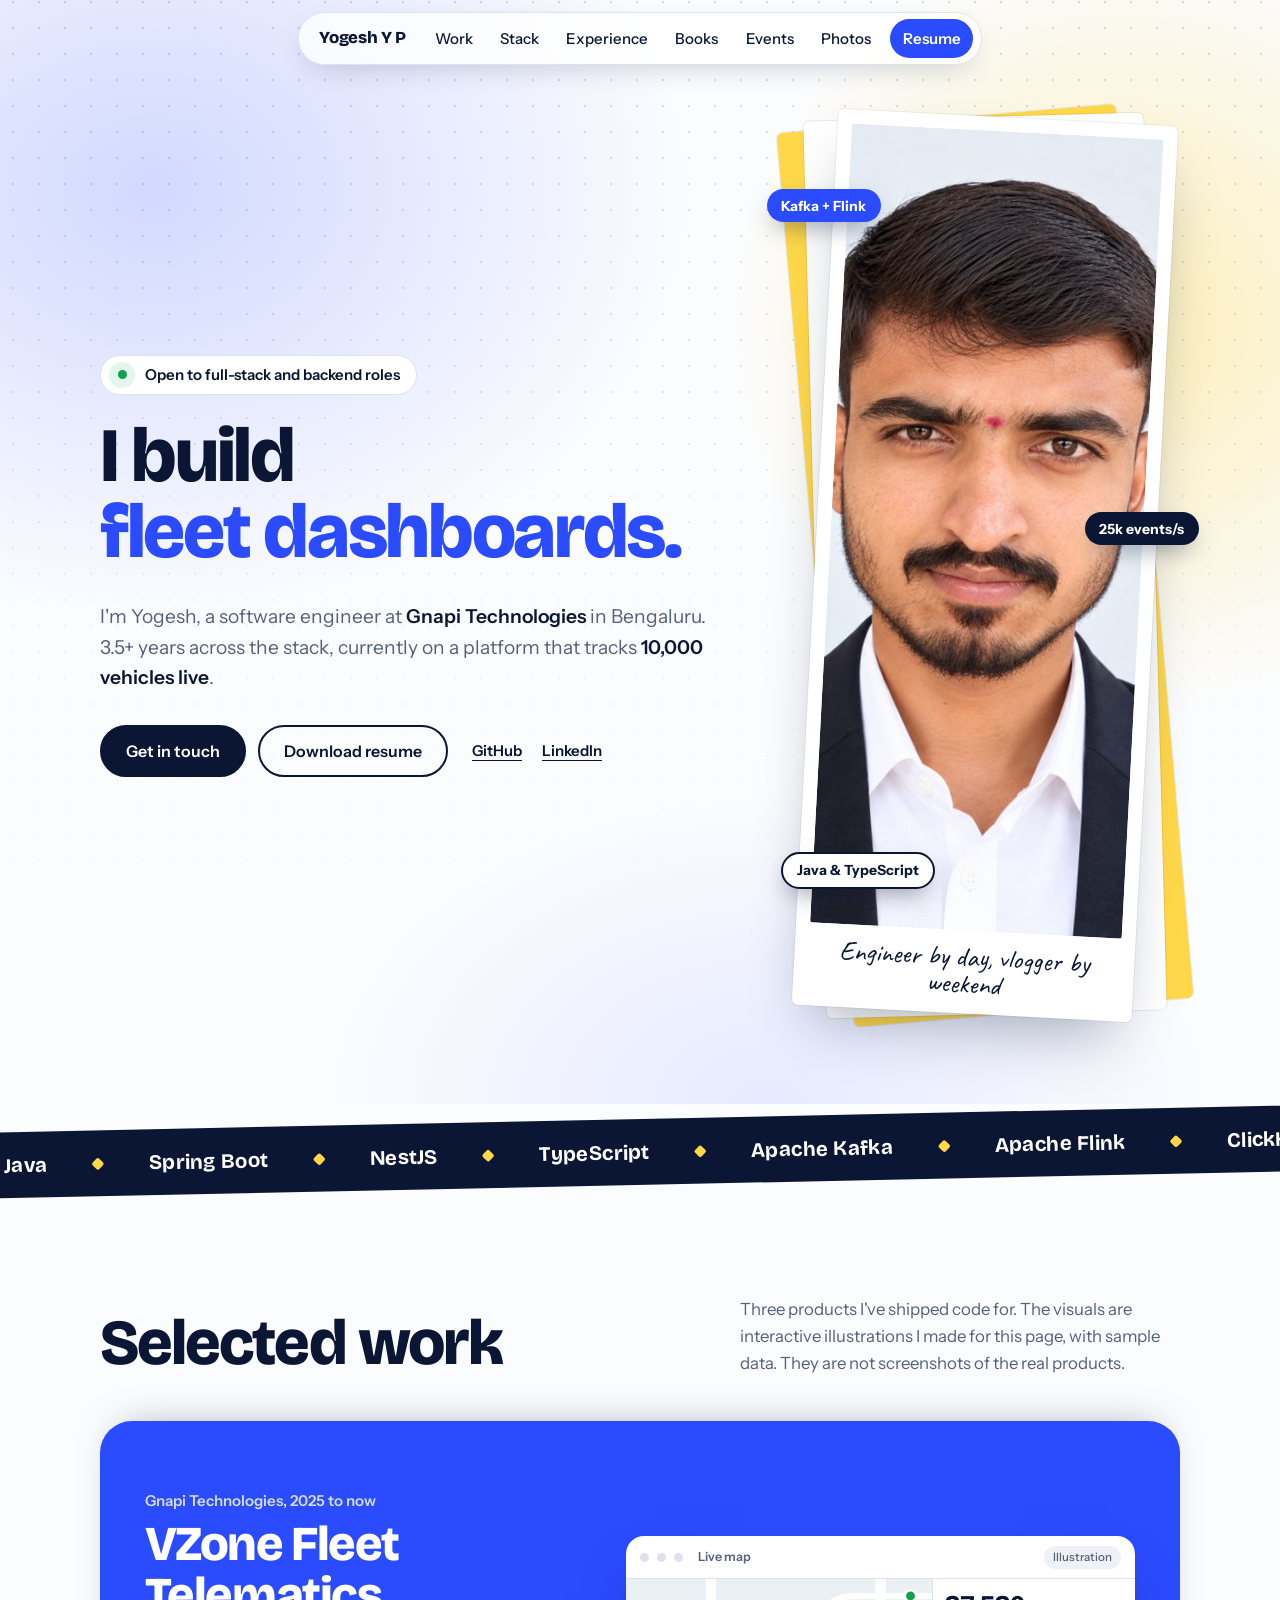
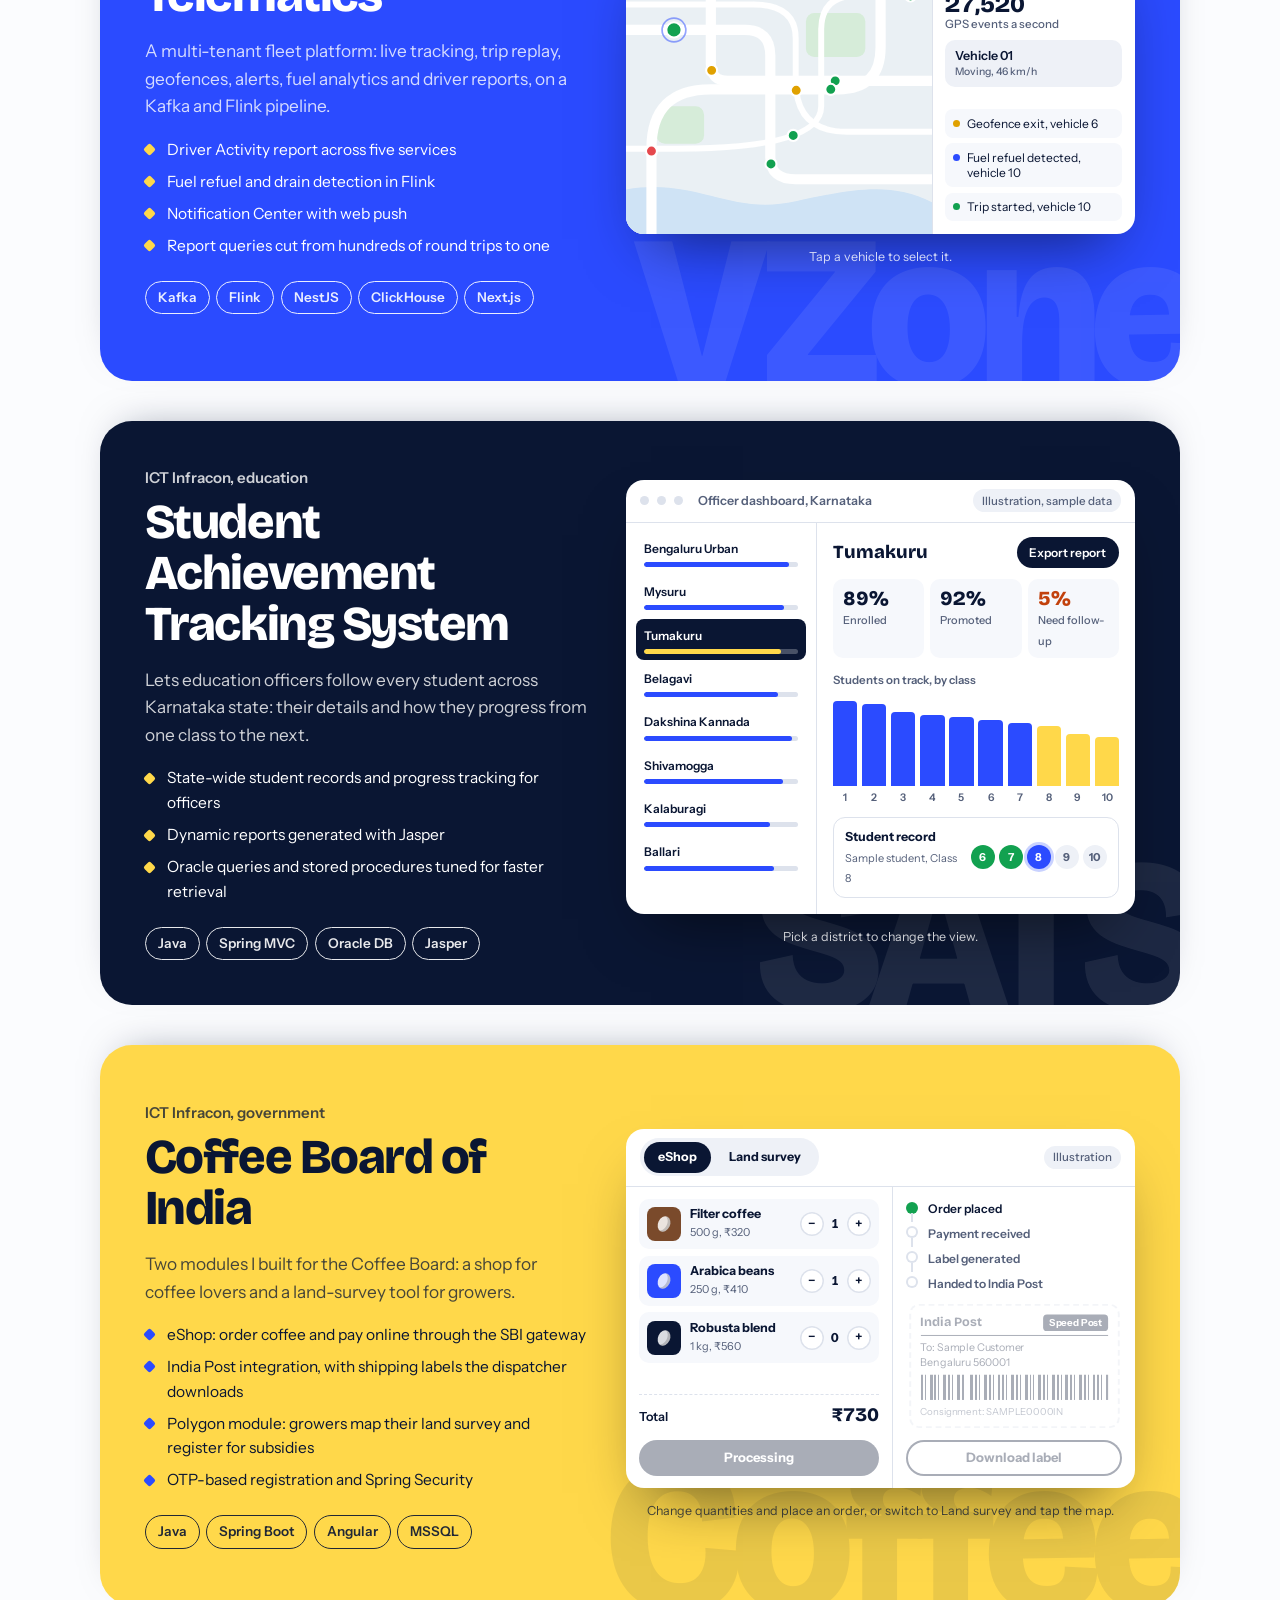
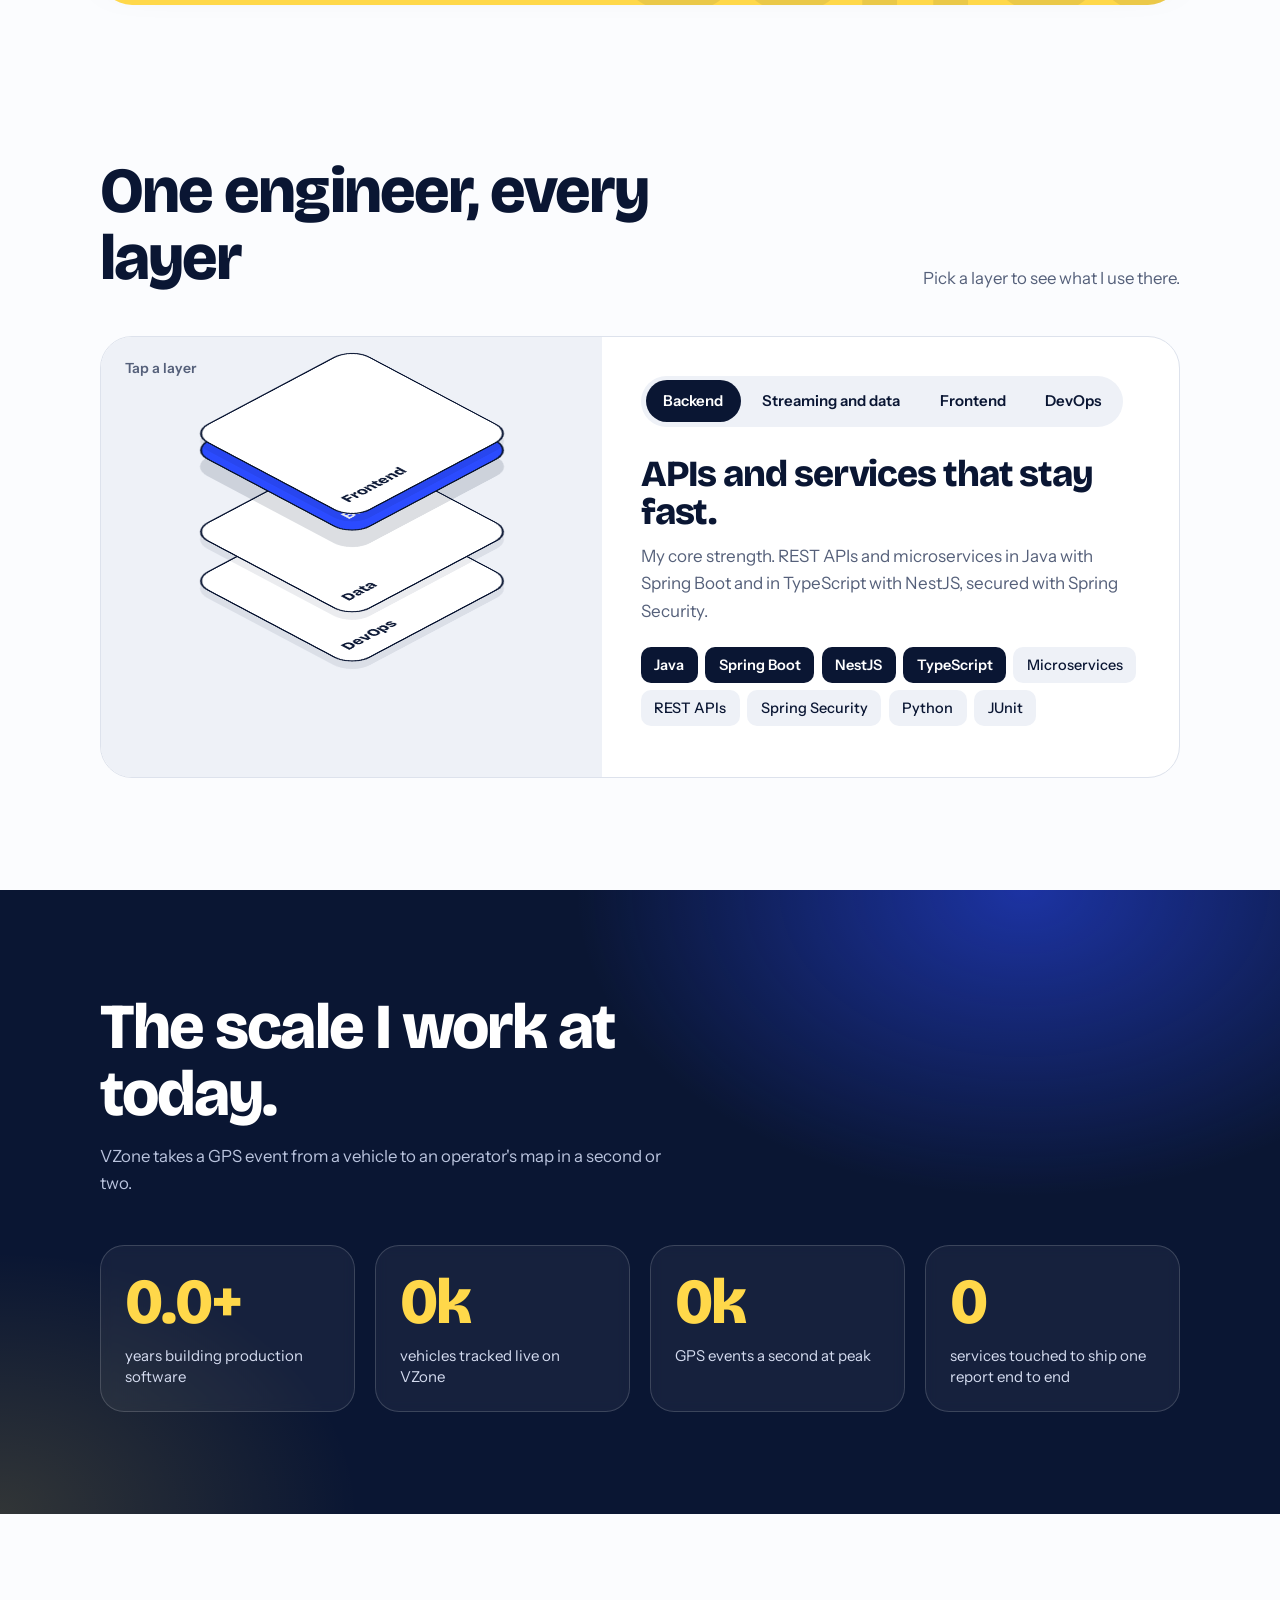
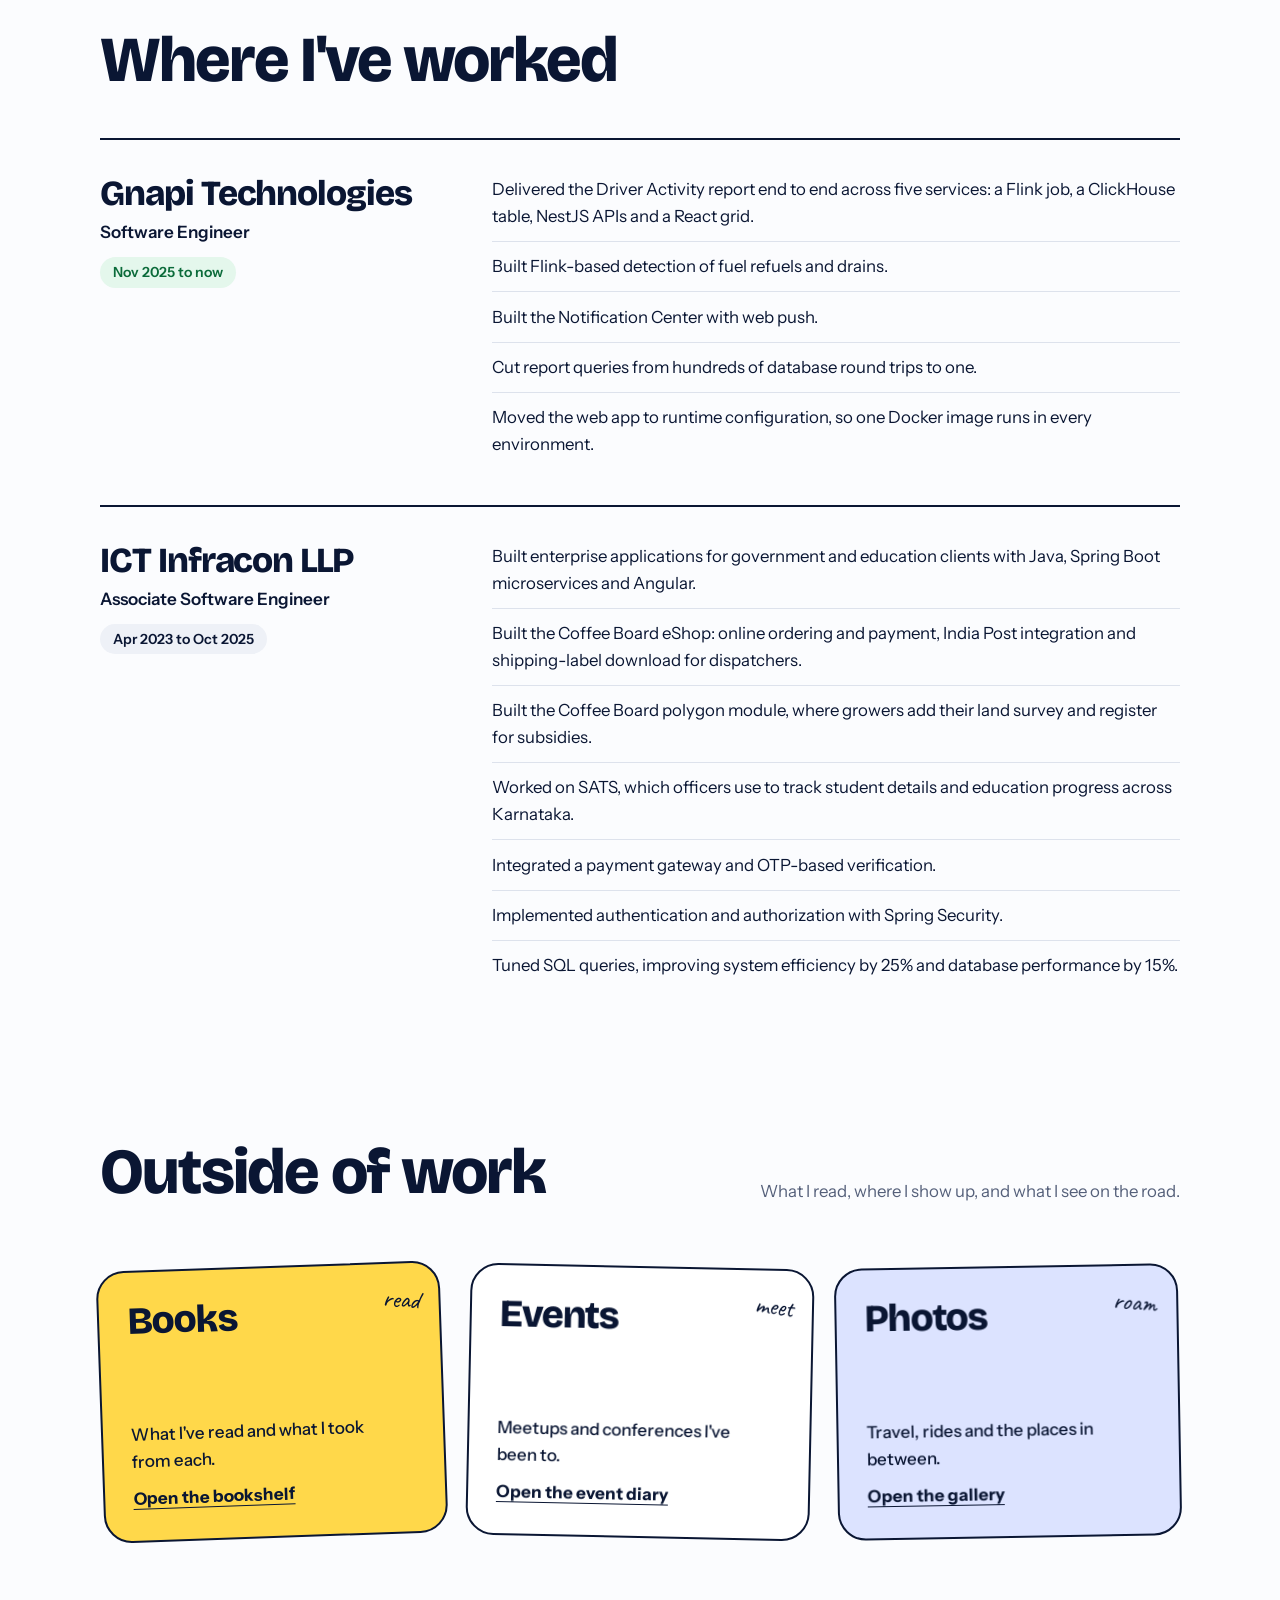
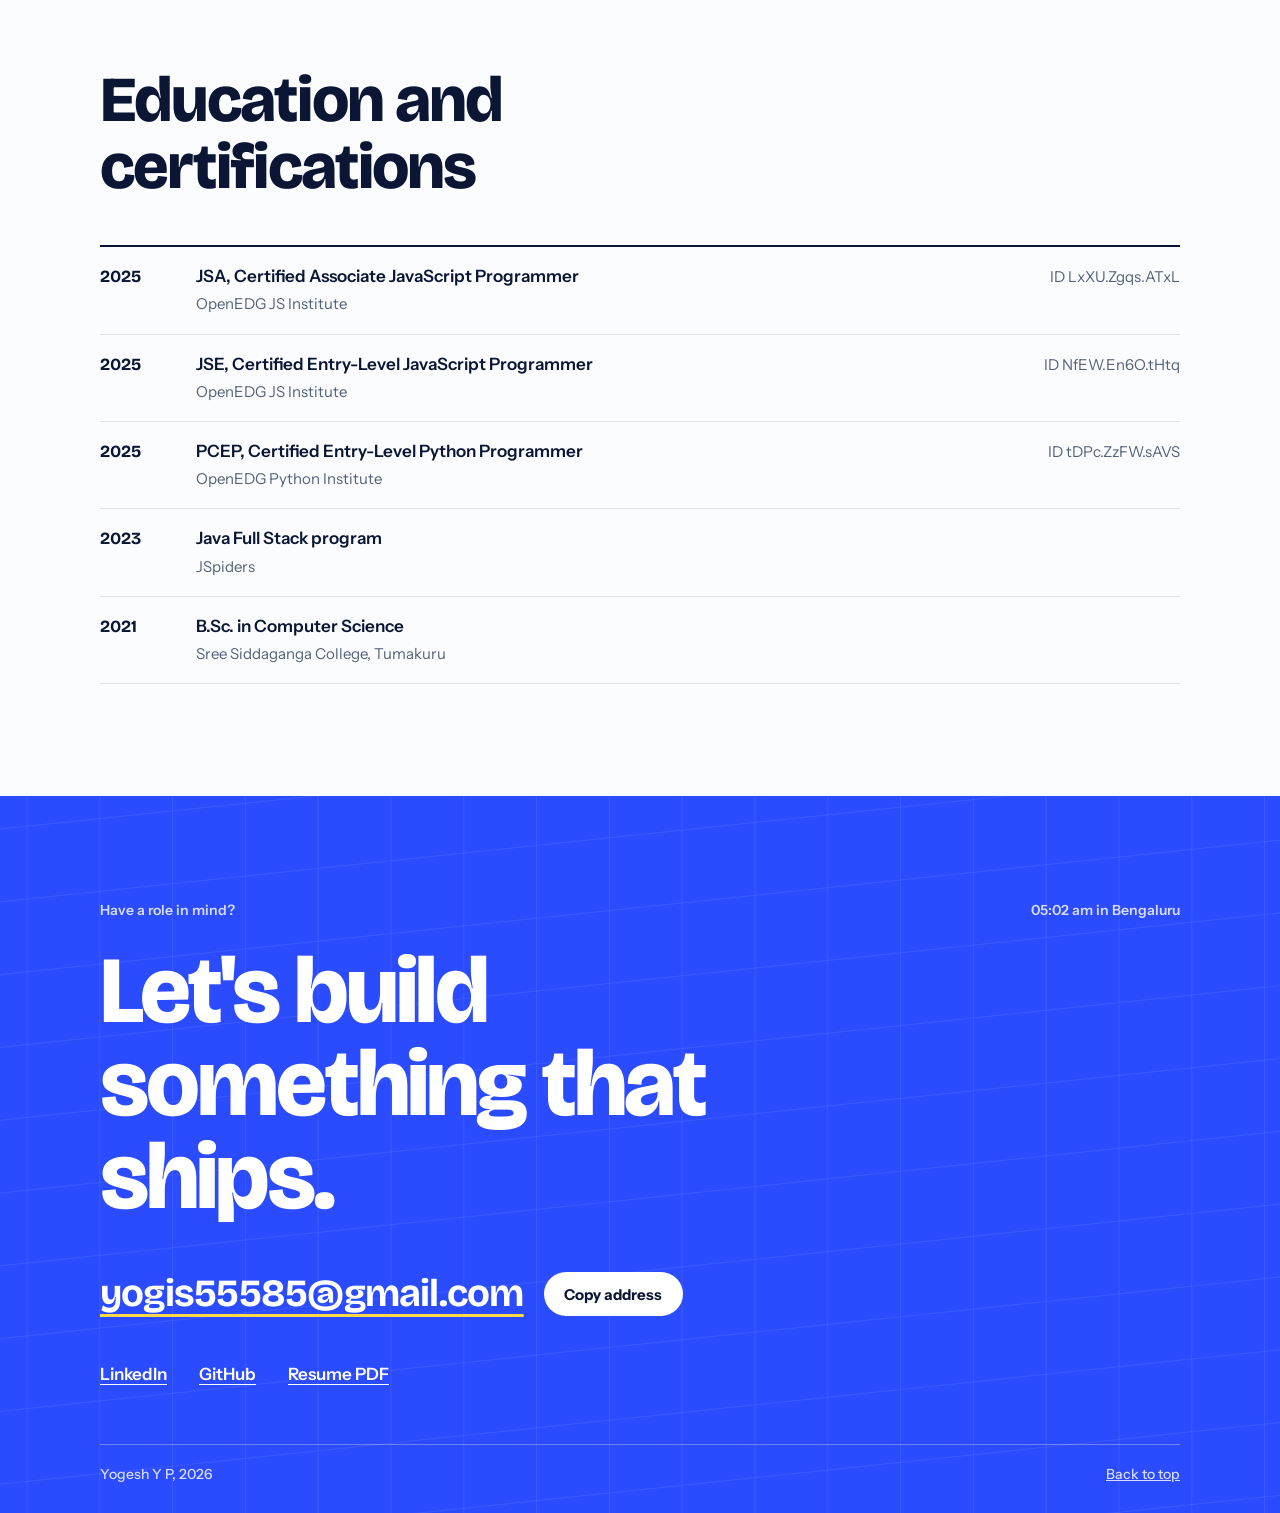
==== commit ca9143e8: "Show the Coffee Board and SATS work with interactive illustrations Coffee Board card now demos the e" ====
--- a/index.html
+++ b/index.html
@@ -64,7 +64,7 @@
   <section class="wrap sec" id="work">
     <div class="sec-head rv">
       <h2>Selected work</h2>
-      <p>Three products I've shipped code for. The visuals are illustrations I drew for this page, not screenshots of the real products.</p>
+      <p>Three products I've shipped code for. The visuals are interactive illustrations I made for this page, with sample data. They are not screenshots of the real products.</p>
     </div>
     <div class="stack">
 
@@ -117,29 +117,36 @@
         <div>
           <p class="kicker">ICT Infracon, education</p>
           <h3>Student Achievement Tracking System</h3>
-          <p class="desc">Tracks student academic performance for a government education client.</p>
+          <p class="desc">Lets education officers follow every student across Karnataka state: their details and how they progress from one class to the next.</p>
           <ul class="did">
+            <li>State-wide student records and progress tracking for officers</li>
             <li>Dynamic reports generated with Jasper</li>
             <li>Oracle queries and stored procedures tuned for faster retrieval</li>
           </ul>
           <ul class="tags"><li>Java</li><li>Spring MVC</li><li>Oracle DB</li><li>Jasper</li></ul>
         </div>
         <div>
-          <div class="win">
-            <div class="win-bar"><i></i><i></i><i></i><span>Performance report</span><em>Illustration</em></div>
-            <div class="report">
-              <div class="row"><h4>Average score by subject</h4><span class="pill">Export PDF</span></div>
-              <div class="bars" aria-hidden="true">
-                <div style="--h:72;--k:0"></div><div style="--h:58;--k:1"></div><div style="--h:86;--k:2"></div><div style="--h:64;--k:3"></div><div style="--h:91;--k:4"></div><div style="--h:77;--k:5"></div>
+          <div class="win" id="sats">
+            <div class="win-bar"><i></i><i></i><i></i><span>Officer dashboard, Karnataka</span><em>Illustration, sample data</em></div>
+            <div class="sats">
+              <div class="dist" role="group" aria-label="Districts"></div>
+              <div class="sats-main">
+                <div class="sats-top"><h4 id="satsName"></h4><span class="pill">Export report</span></div>
+                <div class="kpis">
+                  <div><b id="k1"></b><span>Enrolled</span></div>
+                  <div><b id="k2"></b><span>Promoted</span></div>
+                  <div><b id="k3"></b><span>Need follow-up</span></div>
+                </div>
+                <p class="cap">Students on track, by class</p>
+                <div class="cls" id="cls" aria-hidden="true"></div>
+                <div class="stu" aria-hidden="true">
+                  <div><b>Student record</b><small>Sample student, Class 8</small></div>
+                  <ol><li class="ok">6</li><li class="ok">7</li><li class="cur">8</li><li>9</li><li>10</li></ol>
+                </div>
               </div>
-              <div class="bars-x" aria-hidden="true"><span>Maths</span><span>Science</span><span>English</span><span>Social</span><span>Kannada</span><span>Hindi</span></div>
-              <div class="tbl" aria-hidden="true">
-                <div><span>Student</span><span>Class</span><span>Result</span></div>
-                <div><span>Student A</span><span>Class 8</span><b>Pass</b></div>
-                <div><span>Student B</span><span>Class 8</span><b>Pass</b></div>
-              </div>
             </div>
           </div>
+          <p class="note">Pick a district to change the view.</p>
         </div>
       </article>
 
@@ -148,36 +155,69 @@
         <div>
           <p class="kicker">ICT Infracon, government</p>
           <h3>Coffee Board of India</h3>
-          <p class="desc">Online services for the Coffee Board, from registration to payment.</p>
+          <p class="desc">Two modules I built for the Coffee Board: a shop for coffee lovers and a land-survey tool for growers.</p>
           <ul class="did">
-            <li>SBI payment gateway integration</li>
-            <li>OTP-based registration and verification module</li>
-            <li>Authentication and authorization with Spring Security</li>
+            <li>eShop: order coffee and pay online through the SBI gateway</li>
+            <li>India Post integration, with shipping labels the dispatcher downloads</li>
+            <li>Polygon module: growers map their land survey and register for subsidies</li>
+            <li>OTP-based registration and Spring Security</li>
           </ul>
           <ul class="tags"><li>Java</li><li>Spring Boot</li><li>Angular</li><li>MSSQL</li></ul>
         </div>
         <div>
-          <div class="phone" id="phone" aria-hidden="true">
-            <div class="phone-in">
-              <div class="dots"><i class="on"></i><i></i><i></i></div>
-              <div class="step on">
-                <h4>Verify your mobile number</h4><p>Enter the 6-digit code we sent you.</p>
-                <div class="otp"><span></span><span></span><span></span><span></span><span></span><span></span></div>
-                <div class="go">Verify</div>
+          <div class="win" id="coffee">
+            <div class="win-bar">
+              <div class="wtabs" role="tablist" aria-label="Coffee Board modules">
+                <button role="tab" aria-selected="true" type="button">eShop</button>
+                <button role="tab" aria-selected="false" tabindex="-1" type="button">Land survey</button>
               </div>
-              <div class="step">
-                <h4>Pay registration fee</h4><p>You'll be taken to the payment gateway.</p>
-                <div class="pay"><div><span>Registration</span><span>Fee</span></div><div><span>Gateway</span><span>SBI</span></div><div><span>Status</span><span>Processing</span></div></div>
-                <div class="go">Paying</div>
+              <em>Illustration</em>
+            </div>
+
+            <div class="view on shop" role="tabpanel">
+              <div class="cart">
+                <ul id="items"></ul>
+                <div class="total"><span>Total</span><b id="total"></b></div>
+                <button type="button" class="act" id="order">Place order</button>
               </div>
-              <div class="step">
-                <div class="tick"><svg viewBox="0 0 48 48"><path d="M12 25l9 9 16-19"/></svg></div>
-                <h4 style="text-align:center">Registration complete</h4><p style="text-align:center">Mobile verified and payment received.</p>
-                <div class="go ok">Done</div>
+              <div class="ship">
+                <ol class="track" id="track">
+                  <li>Order placed</li><li>Payment received</li><li>Label generated</li><li>Handed to India Post</li>
+                </ol>
+                <div class="label" id="label">
+                  <div class="label-top"><b>India Post</b><span>Speed Post</span></div>
+                  <p>To: Sample Customer<br />Bengaluru 560001</p>
+                  <div class="barcode" aria-hidden="true"></div>
+                  <small>Consignment: SAMPLE0000IN</small>
+                </div>
+                <button type="button" class="act ghosty" id="dl" disabled>Download label</button>
               </div>
             </div>
+
+            <div class="view land" role="tabpanel">
+              <svg id="plot" viewBox="0 0 360 250" preserveAspectRatio="xMidYMid slice" role="img" aria-label="Field map. Tap to mark the corners of a plot.">
+                <rect width="360" height="250" fill="#DDE9CF"/>
+                <g fill="none" stroke="#C5D8B3" stroke-width="1.5">
+                  <path d="M-10 60 C80 30 160 90 370 50"/><path d="M-10 110 C90 80 200 150 370 100"/><path d="M-10 165 C100 140 220 210 370 160"/><path d="M-10 220 C120 195 240 260 370 215"/>
+                </g>
+                <path d="M-10 196 C70 180 110 236 200 222 S320 200 370 228" fill="none" stroke="#fff" stroke-width="7" stroke-linecap="round"/>
+                <path d="M250 -10 C240 60 300 120 290 260" fill="none" stroke="#B9D7EE" stroke-width="9" stroke-linecap="round"/>
+                <polygon id="poly" fill="rgba(43,75,255,.22)" stroke="#2B4BFF" stroke-width="2.5" stroke-linejoin="round"/>
+                <g id="pts"></g>
+              </svg>
+              <aside>
+                <dl>
+                  <div><dt>Survey number</dt><dd>Sample 42/3</dd></div>
+                  <div><dt>Corners marked</dt><dd id="corners">0</dd></div>
+                  <div><dt>Area</dt><dd id="area">0.00 acres</dd></div>
+                </dl>
+                <p class="chipline" id="subsidy">Mark at least 3 corners</p>
+                <button type="button" class="act" id="register" disabled>Register for subsidy</button>
+                <button type="button" class="act ghosty" id="clear">Clear and draw my own</button>
+              </aside>
+            </div>
           </div>
-          <p class="note">Illustration of the flow, not the real screens.</p>
+          <p class="note">Change quantities and place an order, or switch to Land survey and tap the map.</p>
         </div>
       </article>
     </div>
@@ -266,6 +306,9 @@
       </div>
       <ul>
         <li>Built enterprise applications for government and education clients with Java, Spring Boot microservices and Angular.</li>
+        <li>Built the Coffee Board eShop: online ordering and payment, India Post integration and shipping-label download for dispatchers.</li>
+        <li>Built the Coffee Board polygon module, where growers add their land survey and register for subsidies.</li>
+        <li>Worked on SATS, which officers use to track student details and education progress across Karnataka.</li>
         <li>Integrated a payment gateway and OTP-based verification.</li>
         <li>Implemented authentication and authorization with Spring Security.</li>
         <li>Tuned SQL queries, improving system efficiency by 25% and database performance by 15%.</li>
--- a/home.css
+++ b/home.css
@@ -97,41 +97,90 @@
 .feed li::before{content:'';flex:none;width:7px;height:7px;border-radius:50%;background:var(--c,#12A150);transform:translateY(-1px)}
 @keyframes pop{from{opacity:0;transform:translateY(-6px)}}
 
-.report{padding:1rem 1.1rem 1.1rem}
-.report h4{font-family:var(--display);font-size:1.05rem;font-weight:700}
-.report .row{display:flex;justify-content:space-between;align-items:center;gap:1rem;margin-bottom:.9rem}
-.report .pill{font-size:12px;font-weight:600;background:var(--ink);color:#fff;border-radius:999px;padding:.35rem .8rem}
-.bars{display:grid;grid-template-columns:repeat(6,1fr);gap:.7rem;align-items:end;height:170px;border-bottom:2px solid var(--ink);padding:0 .3rem}
-.bars div{background:var(--blue);border-radius:6px 6px 0 0;height:calc(var(--h)*1%);transform-origin:bottom;transform:scaleY(.04);transition:transform 1s cubic-bezier(.2,.8,.2,1);transition-delay:calc(var(--k)*90ms)}
-.bars div:nth-child(even){background:var(--sun)}
-.in .bars div,.bars.in div{transform:none}
-.bars-x{display:grid;grid-template-columns:repeat(6,1fr);gap:.7rem;padding:.4rem .3rem 0;text-align:center;font-size:11.5px;font-weight:600;color:var(--soft)}
-.tbl{margin-top:.9rem;display:grid;gap:.3rem}
-.tbl div{display:grid;grid-template-columns:1.4fr 1fr .6fr;gap:.5rem;font-size:12px;padding:.4rem .6rem;border-radius:8px;background:#F6F8FC}
-.tbl div:first-child{background:none;font-weight:700;color:var(--soft);padding-bottom:0}
-.tbl b{font-weight:600;color:#0B6B3A}
-
-.phone{position:relative;z-index:1;width:min(100%,290px);margin:0 auto;background:var(--ink);border-radius:38px;padding:10px;box-shadow:0 30px 60px -25px rgba(0,0,0,.6)}
-.phone-in{background:#fff;color:var(--ink);border-radius:29px;padding:1.4rem 1.1rem 1.2rem;min-height:400px;display:flex;flex-direction:column}
-.phone-in::before{content:'';width:70px;height:6px;border-radius:9px;background:var(--line);margin:-.6rem auto 1.2rem}
-.phone h4{font-family:var(--display);font-size:1.25rem;font-weight:800;line-height:1.15}
-.phone p{font-size:13px;color:var(--soft);margin-top:.3rem}
-.dots{display:flex;gap:.3rem;margin-bottom:1rem}
-.dots i{height:5px;flex:1;border-radius:9px;background:var(--line);transition:background .3s}
-.dots i.on{background:var(--blue)}
-.otp{display:grid;grid-template-columns:repeat(6,1fr);gap:.35rem;margin:1.2rem 0}
-.otp span{aspect-ratio:1/1.15;border:2px solid var(--line);border-radius:10px;display:grid;place-items:center;font-family:var(--display);font-weight:800;font-size:1.25rem;transition:border-color .2s}
-.otp span.f{border-color:var(--ink)}
-.pay{border:2px solid var(--line);border-radius:14px;padding:.8rem;margin-top:1.2rem;font-size:13px;display:grid;gap:.35rem}
-.pay div{display:flex;justify-content:space-between}
-.pay div:last-child{font-weight:700;border-top:1px dashed var(--line);padding-top:.4rem}
-.phone .go{margin-top:auto;text-align:center;font-weight:700;font-size:14px;background:var(--ink);color:#fff;border-radius:999px;padding:.8rem;transition:background .3s}
-.phone .go.ok{background:#12A150}
-.tick{width:84px;height:84px;border-radius:50%;background:#E4F7EC;display:grid;place-items:center;margin:2rem auto 1rem}
-.tick svg{width:44px;height:44px;stroke:#12A150;stroke-width:5;fill:none;stroke-linecap:round;stroke-linejoin:round;stroke-dasharray:60;stroke-dashoffset:60;animation:draw .6s .1s ease forwards}
-@keyframes draw{to{stroke-dashoffset:0}}
-.step{display:none;flex:1;flex-direction:column}
-.step.on{display:flex;animation:pop .4s ease}
+.pill{font-size:12px;font-weight:600;background:var(--ink);color:#fff;border-radius:999px;padding:.35rem .8rem;white-space:nowrap}
+.act{font:inherit;font-size:13px;font-weight:700;line-height:1;border:0;border-radius:999px;padding:.7rem 1rem;background:var(--ink);color:#fff;cursor:pointer;width:100%;transition:background .2s,opacity .2s}
+.act:hover:not(:disabled){background:var(--blue)}
+.act:disabled{opacity:.35;cursor:default}
+.act.ghosty{background:transparent;color:var(--ink);box-shadow:inset 0 0 0 2px var(--ink)}
+.act.ghosty:hover:not(:disabled){background:var(--panel)}
+.act.done,.act.done:disabled{background:#12A150;opacity:1}
+
+/* SATS dashboard */
+.sats{display:grid;grid-template-columns:minmax(0,.9fr) minmax(0,1.5fr)}
+.dist{border-right:1px solid var(--line);padding:.6rem;display:grid;gap:.15rem;align-content:start}
+.dist button{font:inherit;font-size:12px;font-weight:600;text-align:left;border:0;background:transparent;color:var(--ink);border-radius:8px;padding:.4rem .5rem;cursor:pointer;display:grid;gap:.25rem}
+.dist button i{display:block;height:5px;border-radius:9px;background:var(--line);overflow:hidden}
+.dist button i::before{content:'';display:block;height:100%;width:calc(var(--p)*1%);background:var(--blue);border-radius:9px}
+.dist button:hover{background:#F6F8FC}
+.dist button[aria-pressed=true]{background:var(--ink);color:#fff}
+.dist button[aria-pressed=true] i{background:rgba(255,255,255,.25)}
+.dist button[aria-pressed=true] i::before{background:var(--sun)}
+.sats-main{padding:.9rem 1rem 1rem;min-width:0}
+.sats-top{display:flex;justify-content:space-between;align-items:center;gap:.5rem}
+.sats-top h4{font-family:var(--display);font-size:1.15rem;font-weight:800}
+.kpis{display:grid;grid-template-columns:repeat(3,1fr);gap:.4rem;margin-top:.7rem}
+.kpis div{background:#F6F8FC;border-radius:10px;padding:.5rem .6rem}
+.kpis b{display:block;font-family:var(--display);font-weight:800;font-size:1.25rem;line-height:1.1;font-variant-numeric:tabular-nums}
+.kpis span{font-size:11px;color:var(--soft);font-weight:500}
+.kpis div:last-child b{color:#C2410C}
+.cap{font-size:11.5px;font-weight:600;color:var(--soft);margin:.8rem 0 .3rem}
+.cls{display:grid;grid-template-columns:repeat(10,1fr);gap:.3rem;align-items:end;height:92px}
+.cls div{position:relative;background:var(--blue);border-radius:4px 4px 0 0;height:calc(var(--h)*1%);transition:height .6s cubic-bezier(.2,.8,.2,1)}
+.cls div:nth-child(n+8){background:var(--sun)}
+.cls div::after{content:attr(data-c);position:absolute;left:0;right:0;bottom:-1.25rem;text-align:center;font-size:10.5px;font-weight:600;color:var(--soft)}
+.stu{display:flex;justify-content:space-between;align-items:center;gap:.6rem;margin-top:1.9rem;border:1px solid var(--line);border-radius:12px;padding:.55rem .7rem}
+.stu b{display:block;font-size:12.5px}
+.stu small{font-size:11px;color:var(--soft)}
+.stu ol{display:flex;list-style:none;gap:.25rem}
+.stu li{width:24px;height:24px;border-radius:50%;display:grid;place-items:center;font-size:11px;font-weight:700;background:var(--panel);color:var(--soft)}
+.stu li.ok{background:#12A150;color:#fff}
+.stu li.cur{background:var(--blue);color:#fff;box-shadow:0 0 0 3px rgba(43,75,255,.25)}
+
+/* Coffee Board: eShop and land survey */
+.wtabs{display:flex;gap:.2rem;background:var(--panel);border-radius:999px;padding:.2rem}
+.wtabs button{font:inherit;font-size:12.5px;font-weight:700;border:0;background:transparent;color:var(--ink);border-radius:999px;padding:.35rem .9rem;cursor:pointer}
+.wtabs button[aria-selected=true]{background:var(--ink);color:#fff}
+.view{display:none}
+.view.on{display:grid;animation:pop .35s ease}
+.shop{grid-template-columns:minmax(0,1.1fr) minmax(0,1fr)}
+.cart{padding:.8rem;display:flex;flex-direction:column;gap:.6rem;border-right:1px solid var(--line)}
+.cart ul{list-style:none;display:grid;gap:.4rem}
+.cart li{display:grid;grid-template-columns:34px minmax(0,1fr) auto;gap:.55rem;align-items:center;background:#F6F8FC;border-radius:10px;padding:.45rem .5rem}
+.cart li>i{width:34px;height:34px;border-radius:8px;background:var(--c);display:grid;place-items:center}
+.cart li>i::before{content:'';width:12px;height:16px;border-radius:50%;background:rgba(255,255,255,.85);transform:rotate(25deg);box-shadow:inset -3px 0 0 rgba(0,0,0,.18)}
+.cart li b{display:block;font-size:12.5px;line-height:1.2}
+.cart li small{font-size:11px;color:var(--soft)}
+.qty{display:flex;align-items:center;gap:.3rem;font-weight:700;font-size:12.5px;font-variant-numeric:tabular-nums}
+.qty button{width:24px;height:24px;border-radius:50%;border:0;background:#fff;box-shadow:inset 0 0 0 1.5px var(--line);font:inherit;font-weight:700;line-height:1;cursor:pointer;color:var(--ink)}
+.qty button:hover{box-shadow:inset 0 0 0 1.5px var(--ink)}
+.qty span{min-width:1.1em;text-align:center}
+.total{display:flex;justify-content:space-between;align-items:baseline;font-size:12.5px;font-weight:600;margin-top:auto;padding-top:.3rem;border-top:1px dashed var(--line)}
+.total b{font-family:var(--display);font-size:1.2rem;font-weight:800;font-variant-numeric:tabular-nums}
+.ship{padding:.8rem;display:flex;flex-direction:column;gap:.6rem;min-width:0}
+.track{list-style:none;display:grid;gap:.35rem}
+.track li{position:relative;padding-left:1.4rem;font-size:12px;font-weight:600;color:var(--soft);transition:color .3s}
+.track li::before{content:'';position:absolute;left:0;top:.2em;width:12px;height:12px;border-radius:50%;box-shadow:inset 0 0 0 2px var(--line);transition:all .3s}
+.track li::after{content:'';position:absolute;left:5px;top:1.15em;width:2px;height:.75em;background:var(--line)}
+.track li:last-child::after{display:none}
+.track li.on{color:var(--ink)}
+.track li.on::before{background:#12A150;box-shadow:none}
+.label{border:2px dashed var(--line);border-radius:10px;padding:.55rem .6rem;font-size:11px;line-height:1.35;opacity:.35;transition:opacity .4s,border-color .4s,transform .4s;transform:scale(.97)}
+.label.on{opacity:1;border-color:var(--ink);border-style:solid;transform:none}
+.label-top{display:flex;justify-content:space-between;align-items:baseline;border-bottom:1.5px solid var(--ink);padding-bottom:.25rem;margin-bottom:.3rem}
+.label-top b{font-family:var(--display);font-size:13px}
+.label-top span{font-size:10px;font-weight:700;background:var(--ink);color:#fff;padding:.1rem .4rem;border-radius:4px}
+.barcode{height:26px;margin:.35rem 0 .2rem;background:repeating-linear-gradient(90deg,var(--ink) 0 2px,transparent 2px 4px,var(--ink) 4px 5px,transparent 5px 9px,var(--ink) 9px 12px,transparent 12px 14px)}
+.label small{font-size:10px;color:var(--soft)}
+.land{grid-template-columns:minmax(0,1.5fr) minmax(0,1fr)}
+.land svg{display:block;width:100%;height:100%;cursor:crosshair;touch-action:manipulation}
+.land .pt{fill:#fff;stroke:var(--blue);stroke-width:3}
+.land aside{padding:.8rem;display:flex;flex-direction:column;gap:.5rem;border-left:1px solid var(--line);min-width:0}
+.land dl{display:grid;gap:.35rem}
+.land dl div{background:#F6F8FC;border-radius:10px;padding:.4rem .6rem}
+.land dt{font-size:11px;color:var(--soft);font-weight:500}
+.land dd{font-family:var(--display);font-weight:800;font-size:1.05rem;line-height:1.2;font-variant-numeric:tabular-nums}
+.chipline{font-size:11.5px;font-weight:600;border-radius:8px;padding:.4rem .6rem;background:#FFF3C2;margin-top:auto}
+.chipline.ok{background:#E4F7EC;color:#0B6B3A}
 .note{position:relative;z-index:1;font-size:12.5px;color:var(--mut);margin-top:.8rem;text-align:center}
 
 /* ---------- stack explorer ---------- */
@@ -222,7 +271,11 @@
   .socials{margin-left:0;flex-basis:100%}
 }
 @media (max-width:560px){
-  .fleet{grid-template-columns:1fr}
+  .fleet,.sats,.shop,.land{grid-template-columns:1fr}
+  .dist{grid-template-columns:1fr 1fr;border-right:0;border-bottom:1px solid var(--line)}
+  .dist button:nth-child(n+7){display:none}
+  .cart{border-right:0;border-bottom:1px solid var(--line)}
+  .land aside{border-left:0;border-top:1px solid var(--line)}
   .fleet aside{border-left:0;border-top:1px solid var(--line)}
   .feed li:nth-child(n+3){display:none}
   .creds li{grid-template-columns:3.5rem minmax(0,1fr)}
@@ -234,6 +287,5 @@
 @media (prefers-reduced-motion:reduce){
   .js .rv,.js .hero .load{opacity:1;transform:none;animation:none;transition:none}
   .ticker ul,.chip,.who i::before{animation:none}
-  .bars div{transform:none;transition:none}
-  .polaroid,.beyond a,.plate{transition:none}
-}
+    .polaroid,.beyond a,.plate{transition:none}
+}
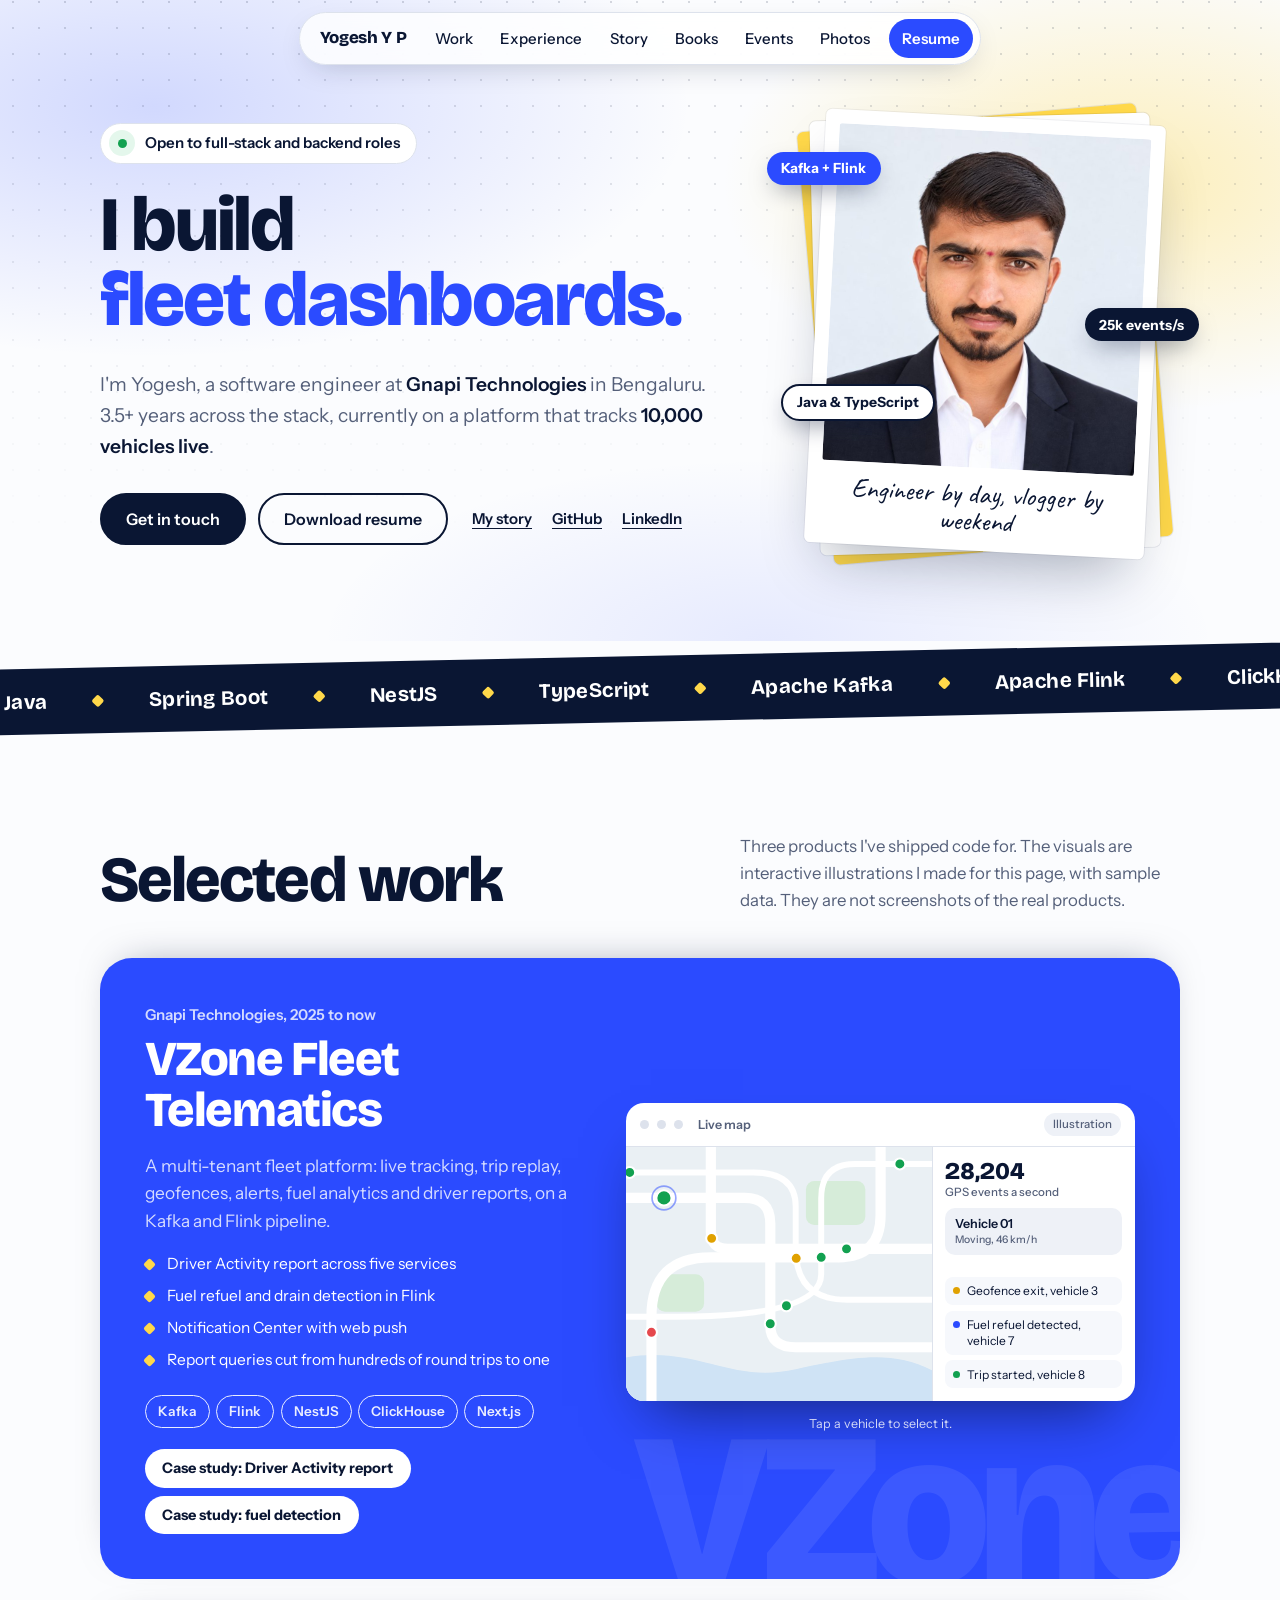
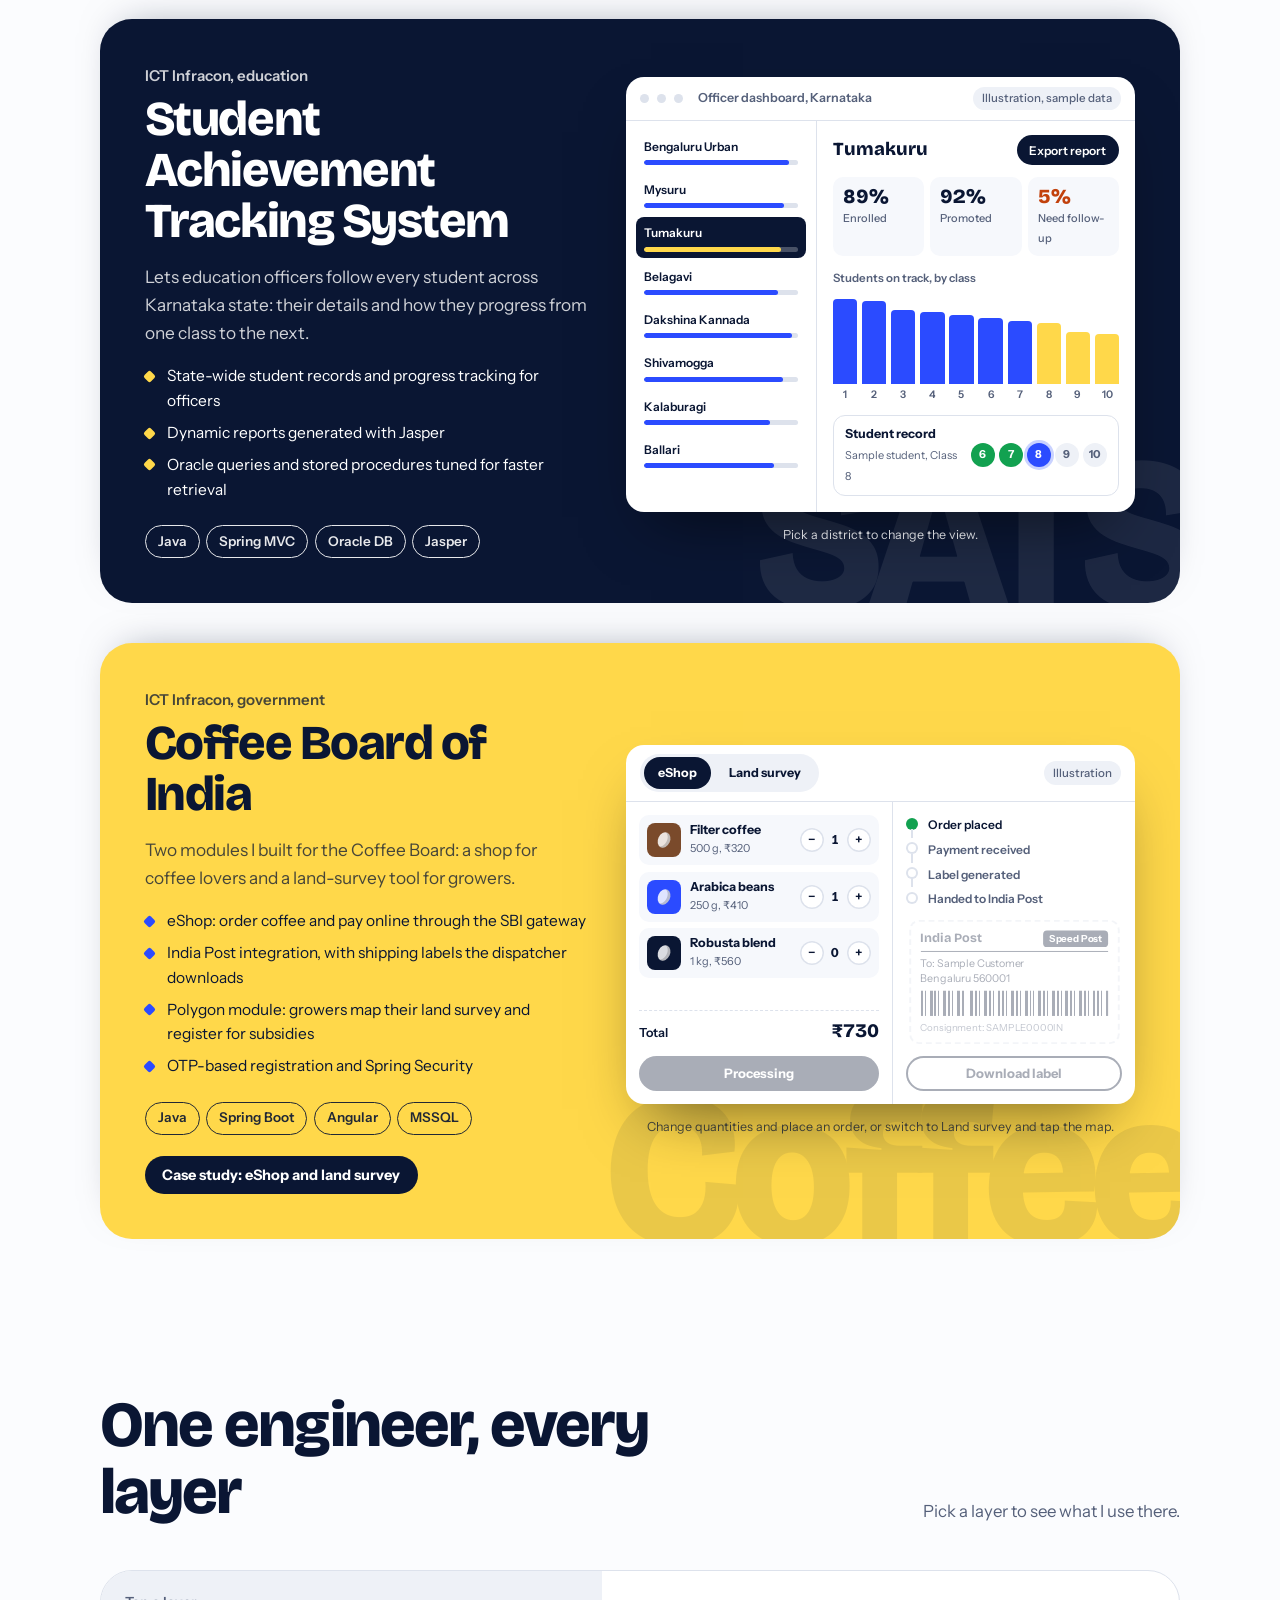
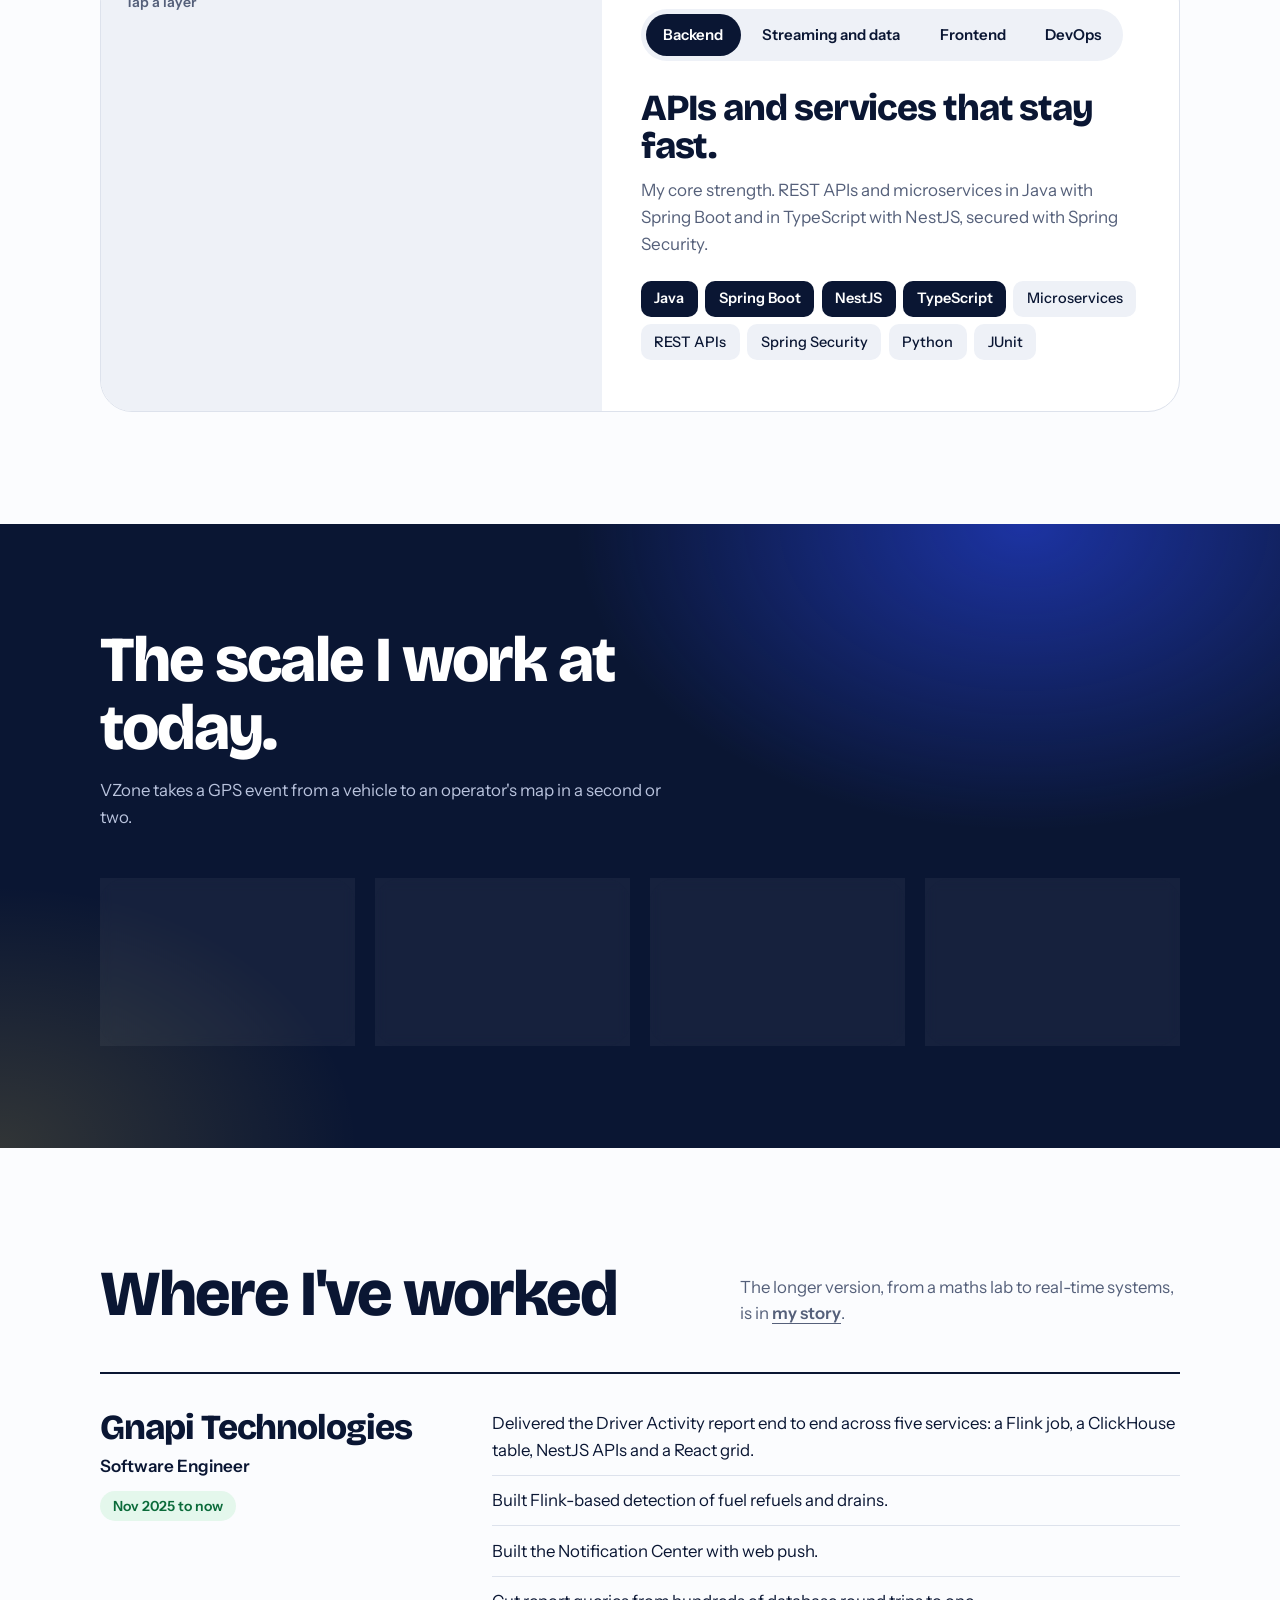
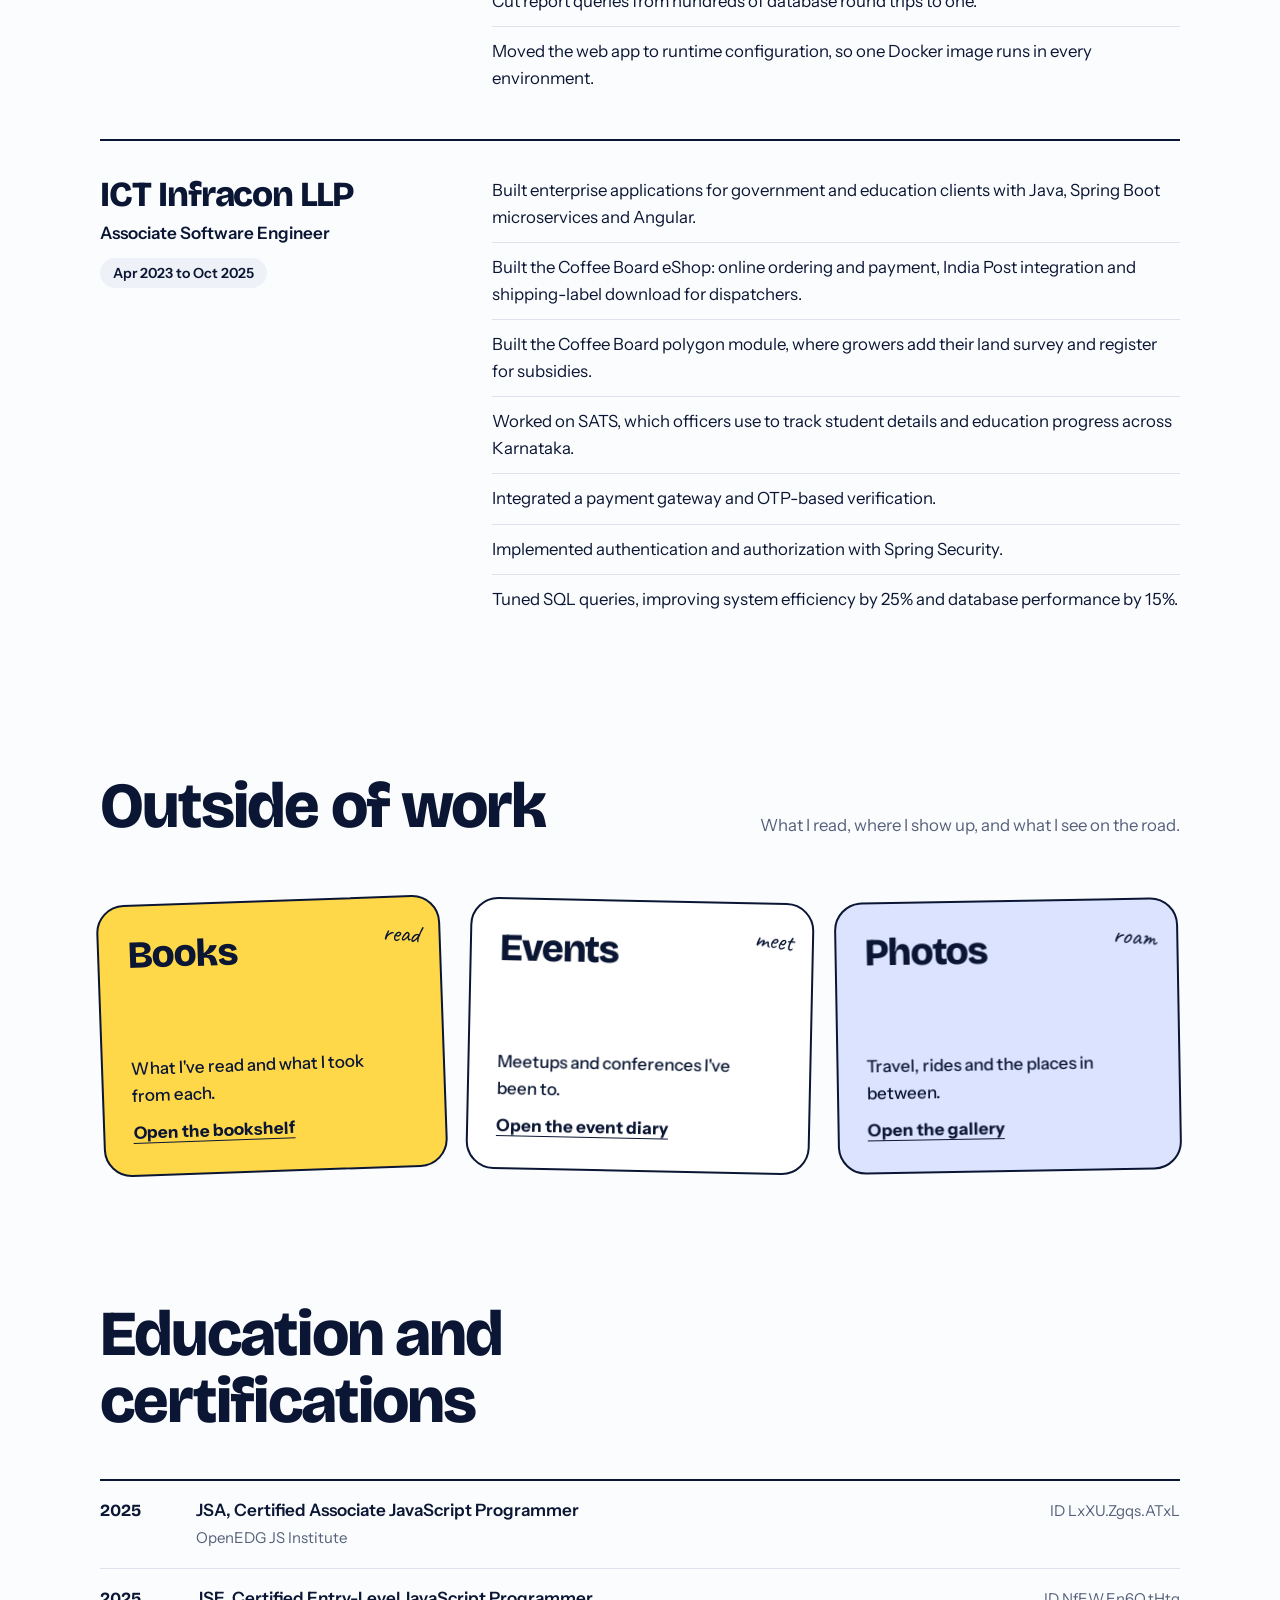
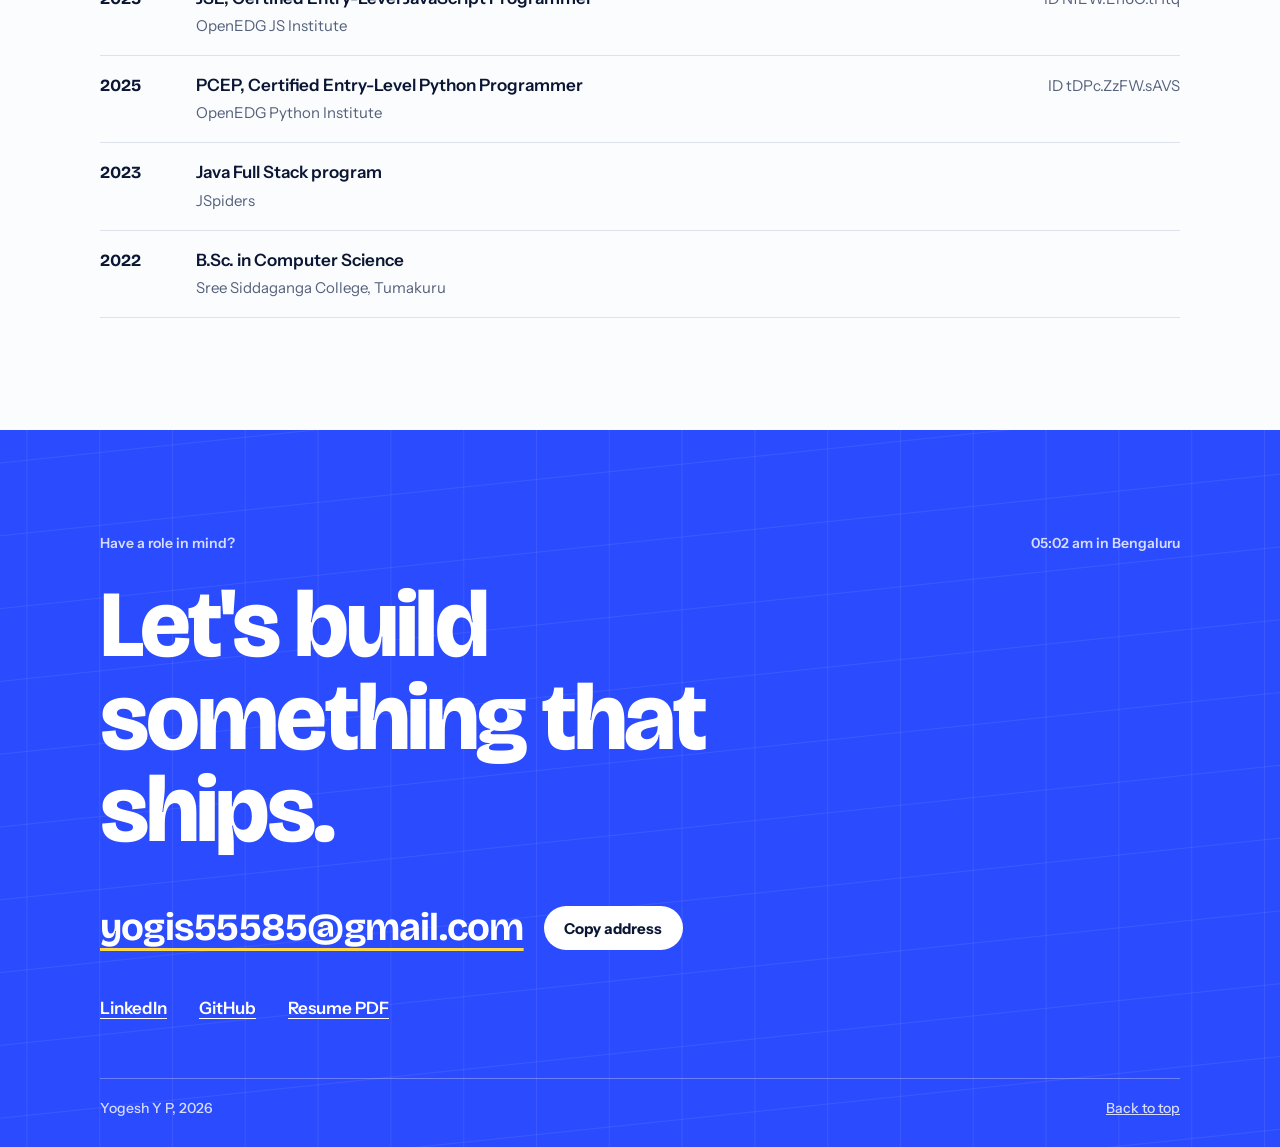
==== commit 316c64bb: "Add story page and three case studies story.html tells the path from the B.Sc. maths lab to VZone. C" ====
--- a/index.html
+++ b/index.html
@@ -22,8 +22,8 @@
     <a class="brand" href="index.html">Yogesh Y P</a>
     <ul class="nav">
       <li><a href="index.html#work">Work</a></li>
-      <li><a href="index.html#stack">Stack</a></li>
       <li><a href="index.html#experience">Experience</a></li>
+      <li><a href="story.html">Story</a></li>
       <li><a href="books.html">Books</a></li>
       <li><a href="events.html">Events</a></li>
       <li><a href="photos.html">Photos</a></li>
@@ -44,7 +44,7 @@
         <div class="acts load" style="--n:3">
           <a class="btn btn-fill" href="#contact">Get in touch</a>
           <a class="btn btn-line" href="Yogesh_Y_P_Resume.pdf" download>Download resume</a>
-          <div class="socials"><a href="https://github.com/gitYog2" target="_blank" rel="noopener">GitHub</a><a href="https://www.linkedin.com/in/yogesh-y-p-dev/" target="_blank" rel="noopener">LinkedIn</a></div>
+          <div class="socials"><a href="story.html">My story</a><a href="https://github.com/gitYog2" target="_blank" rel="noopener">GitHub</a><a href="https://www.linkedin.com/in/yogesh-y-p-dev/" target="_blank" rel="noopener">LinkedIn</a></div>
         </div>
       </div>
       <div class="snap load" style="--n:2">
@@ -81,6 +81,7 @@
             <li>Report queries cut from hundreds of round trips to one</li>
           </ul>
           <ul class="tags"><li>Kafka</li><li>Flink</li><li>NestJS</li><li>ClickHouse</li><li>Next.js</li></ul>
+          <p class="reads"><a href="case-driver-activity.html">Case study: Driver Activity report</a><a href="case-fuel-detection.html">Case study: fuel detection</a></p>
         </div>
         <div>
           <div class="win" id="fleet">
@@ -163,6 +164,7 @@
             <li>OTP-based registration and Spring Security</li>
           </ul>
           <ul class="tags"><li>Java</li><li>Spring Boot</li><li>Angular</li><li>MSSQL</li></ul>
+          <p class="reads"><a href="case-coffee-board.html">Case study: eShop and land survey</a></p>
         </div>
         <div>
           <div class="win" id="coffee">
@@ -283,7 +285,7 @@
   </section>
 
   <section class="wrap sec" id="experience">
-    <div class="sec-head rv"><h2>Where I've worked</h2></div>
+    <div class="sec-head rv"><h2>Where I've worked</h2><p>The longer version, from a maths lab to real-time systems, is in <a href="story.html">my story</a>.</p></div>
     <article class="job now rv">
       <div>
         <h3>Gnapi Technologies</h3>
@@ -335,7 +337,7 @@
       <li><span class="yr">2025</span><div><strong>JSE, Certified Entry-Level JavaScript Programmer</strong><span class="by">OpenEDG JS Institute</span></div><span class="id">ID NfEW.En6O.tHtq</span></li>
       <li><span class="yr">2025</span><div><strong>PCEP, Certified Entry-Level Python Programmer</strong><span class="by">OpenEDG Python Institute</span></div><span class="id">ID tDPc.ZzFW.sAVS</span></li>
       <li><span class="yr">2023</span><div><strong>Java Full Stack program</strong><span class="by">JSpiders</span></div><span class="id"></span></li>
-      <li><span class="yr">2021</span><div><strong>B.Sc. in Computer Science</strong><span class="by">Sree Siddaganga College, Tumakuru</span></div><span class="id"></span></li>
+      <li><span class="yr">2022</span><div><strong>B.Sc. in Computer Science</strong><span class="by">Sree Siddaganga College, Tumakuru</span></div><span class="id"></span></li>
     </ul>
   </section>
 </main>
--- a/styles.css
+++ b/styles.css
@@ -9,7 +9,7 @@
 html{scroll-behavior:smooth}
 body{background:var(--bg);color:var(--ink);font-family:var(--body);font-size:17px;line-height:1.6;-webkit-font-smoothing:antialiased}
 a{color:inherit}
-img{max-width:100%;display:block}
+img{max-width:100%;height:auto;display:block}
 :focus-visible{outline:3px solid var(--blue);outline-offset:3px;border-radius:4px}
 .wrap{max-width:var(--wrap);margin:0 auto;padding:0 clamp(1.25rem,4vw,2.5rem)}
 h1,h2,h3{font-family:var(--display);letter-spacing:-0.03em;line-height:1.05}
--- a/home.css
+++ b/home.css
@@ -41,7 +41,7 @@
 .chip{position:absolute;z-index:2;font-weight:700;font-size:14px;line-height:1;padding:.6rem .9rem;border-radius:999px;background:var(--ink);color:#fff;box-shadow:0 10px 24px -8px rgba(10,22,51,.5);animation:bob 5s ease-in-out infinite}
 .chip.a{top:8%;left:-14%;background:var(--blue)}
 .chip.b{top:44%;right:-13%;animation-delay:-1.6s}
-.chip.c{bottom:14%;left:-10%;background:#fff;color:var(--ink);border:2px solid var(--ink);animation-delay:-3.1s}
+.chip.c{bottom:30%;left:-10%;background:#fff;color:var(--ink);border:2px solid var(--ink);animation-delay:-3.1s}
 @keyframes bob{0%,100%{transform:translateY(0)}50%{transform:translateY(-9px)}}
 .js .hero .load{opacity:0;transform:translateY(22px);animation:up .8s cubic-bezier(.2,.7,.2,1) forwards;animation-delay:calc(var(--n)*90ms + 100ms)}
 @keyframes up{to{opacity:1;transform:none}}
@@ -289,3 +289,11 @@
   .ticker ul,.chip,.who i::before{animation:none}
     .polaroid,.beyond a,.plate{transition:none}
 }
+
+/* links to case studies inside work cards */
+.reads{display:flex;flex-wrap:wrap;gap:.5rem;margin-top:1.3rem}
+.reads a{font-weight:700;font-size:14.5px;line-height:1;text-decoration:none;padding:.75rem 1.1rem;border-radius:999px;background:#fff;color:var(--ink);transition:background .2s}
+.reads a:hover{background:var(--sun)}
+.card.sun .reads a{background:var(--ink);color:#fff}
+.card.sun .reads a:hover{background:var(--blue)}
+.sec-head p a{font-weight:600;text-underline-offset:4px}
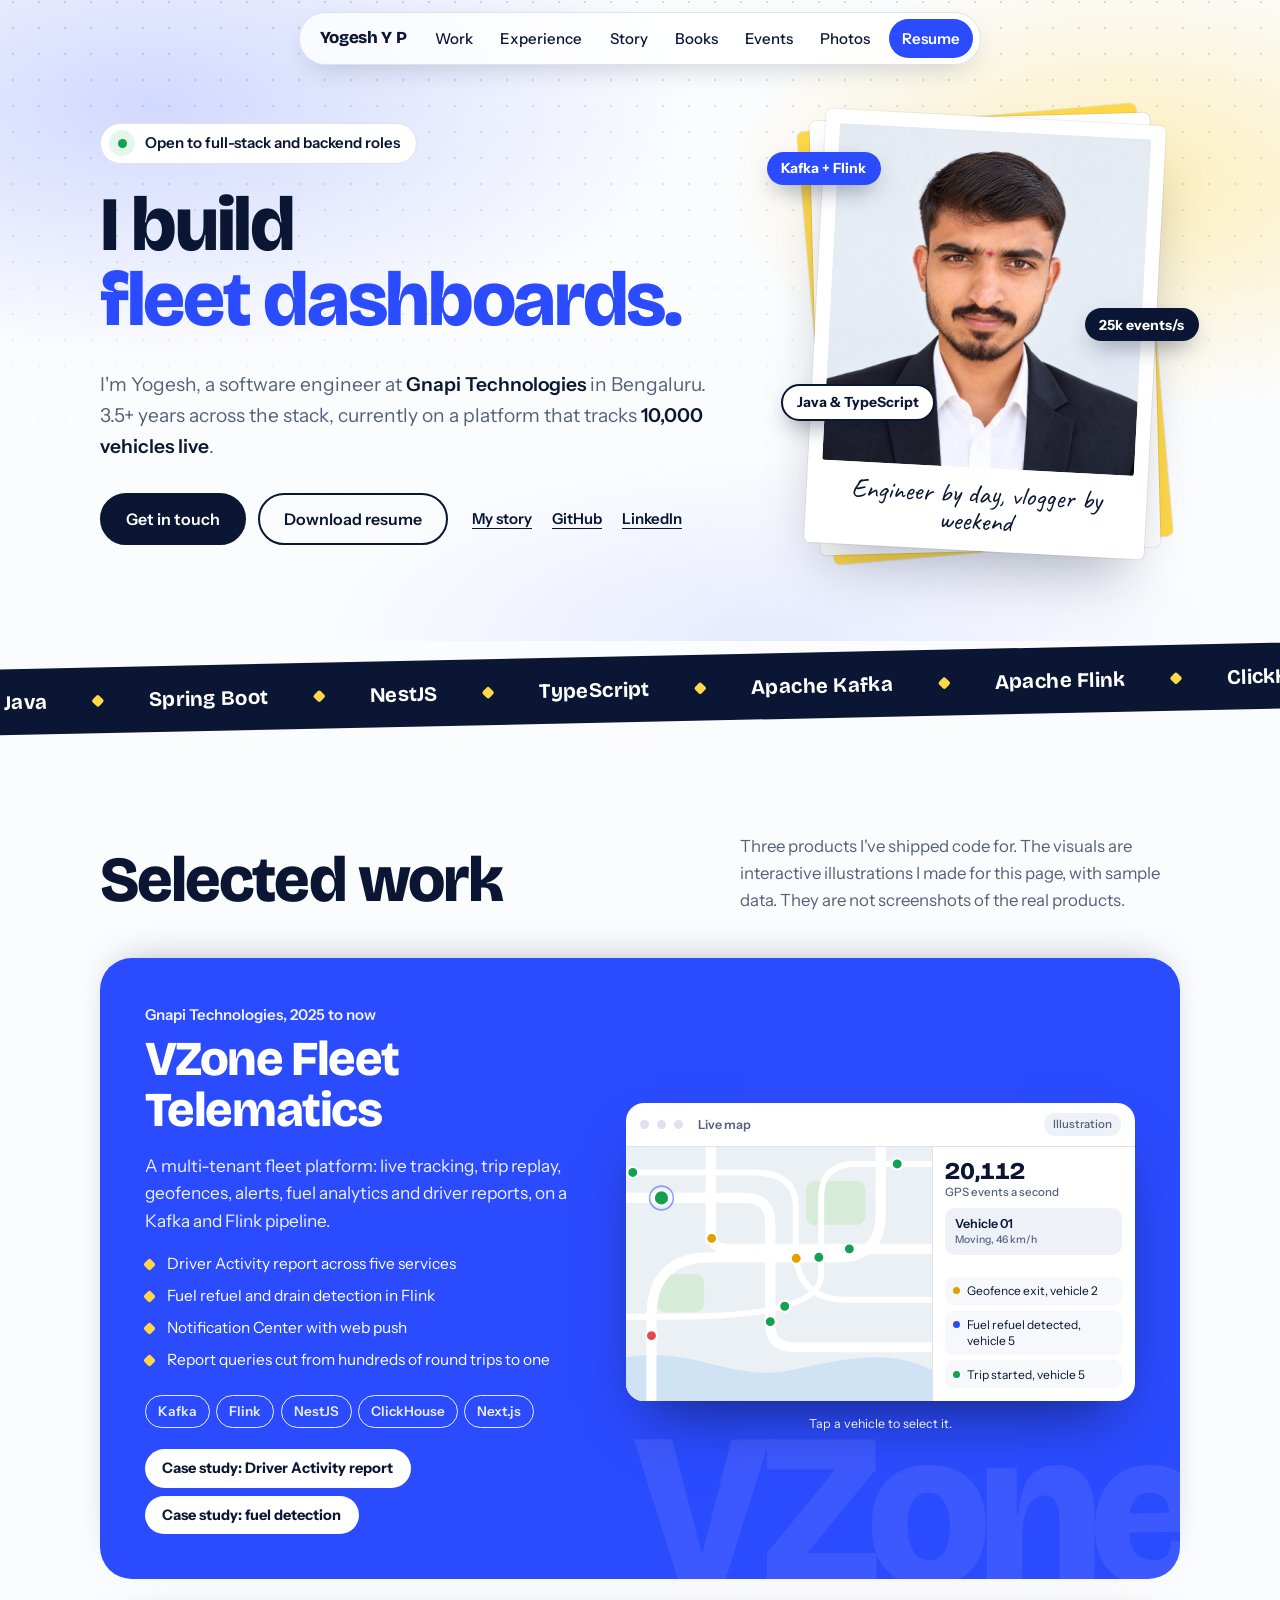
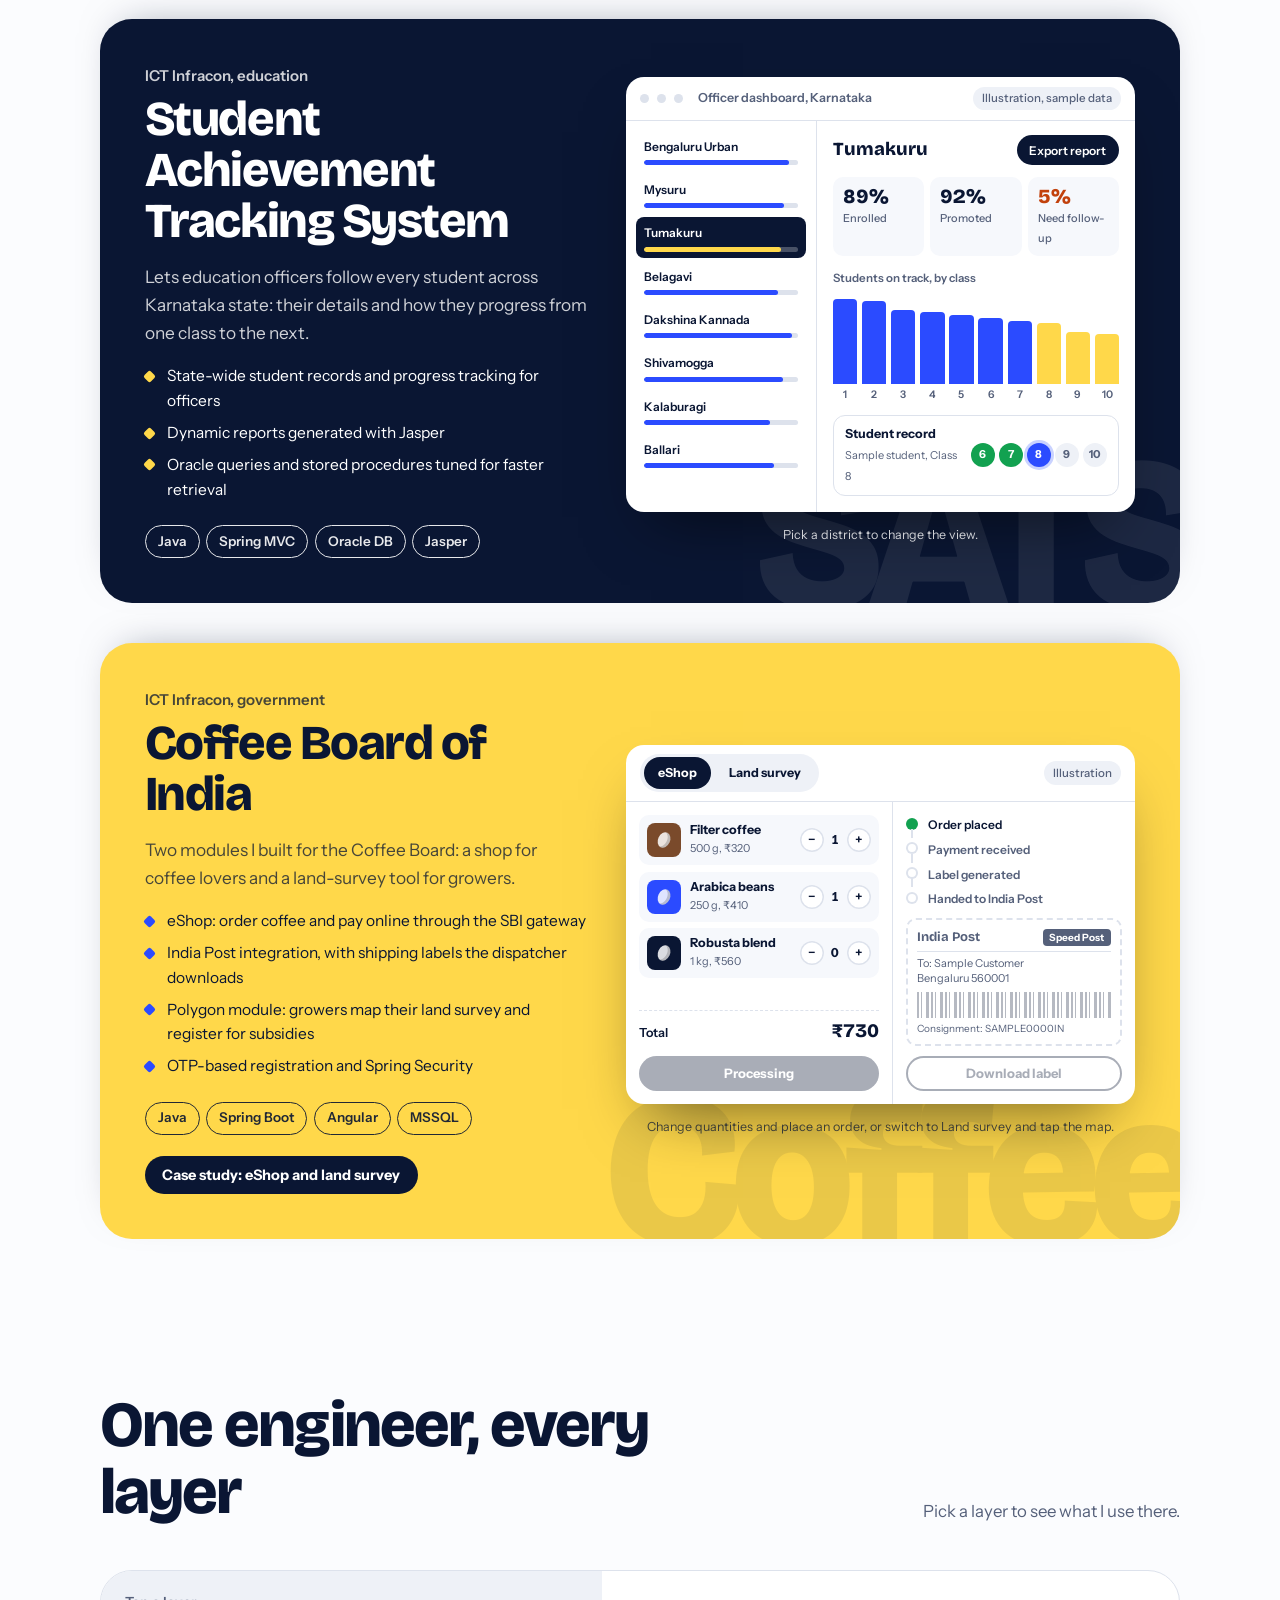
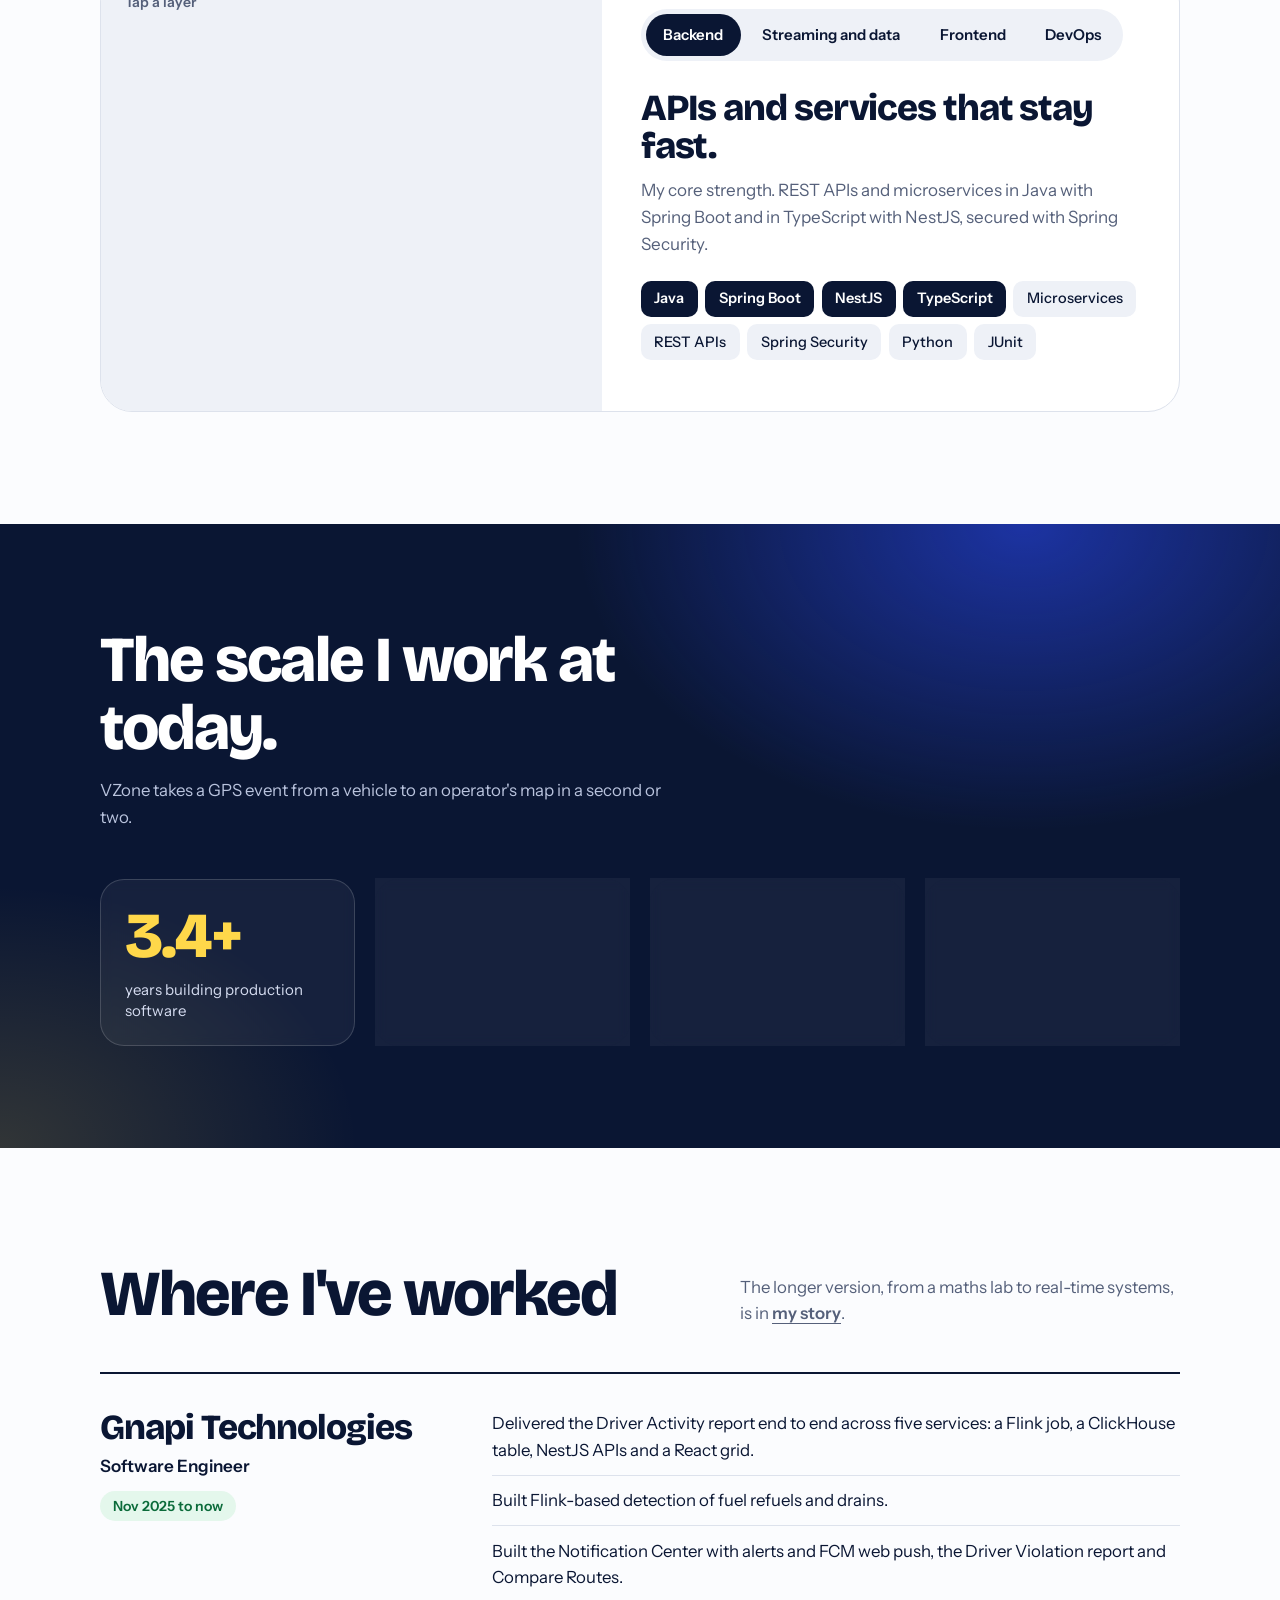
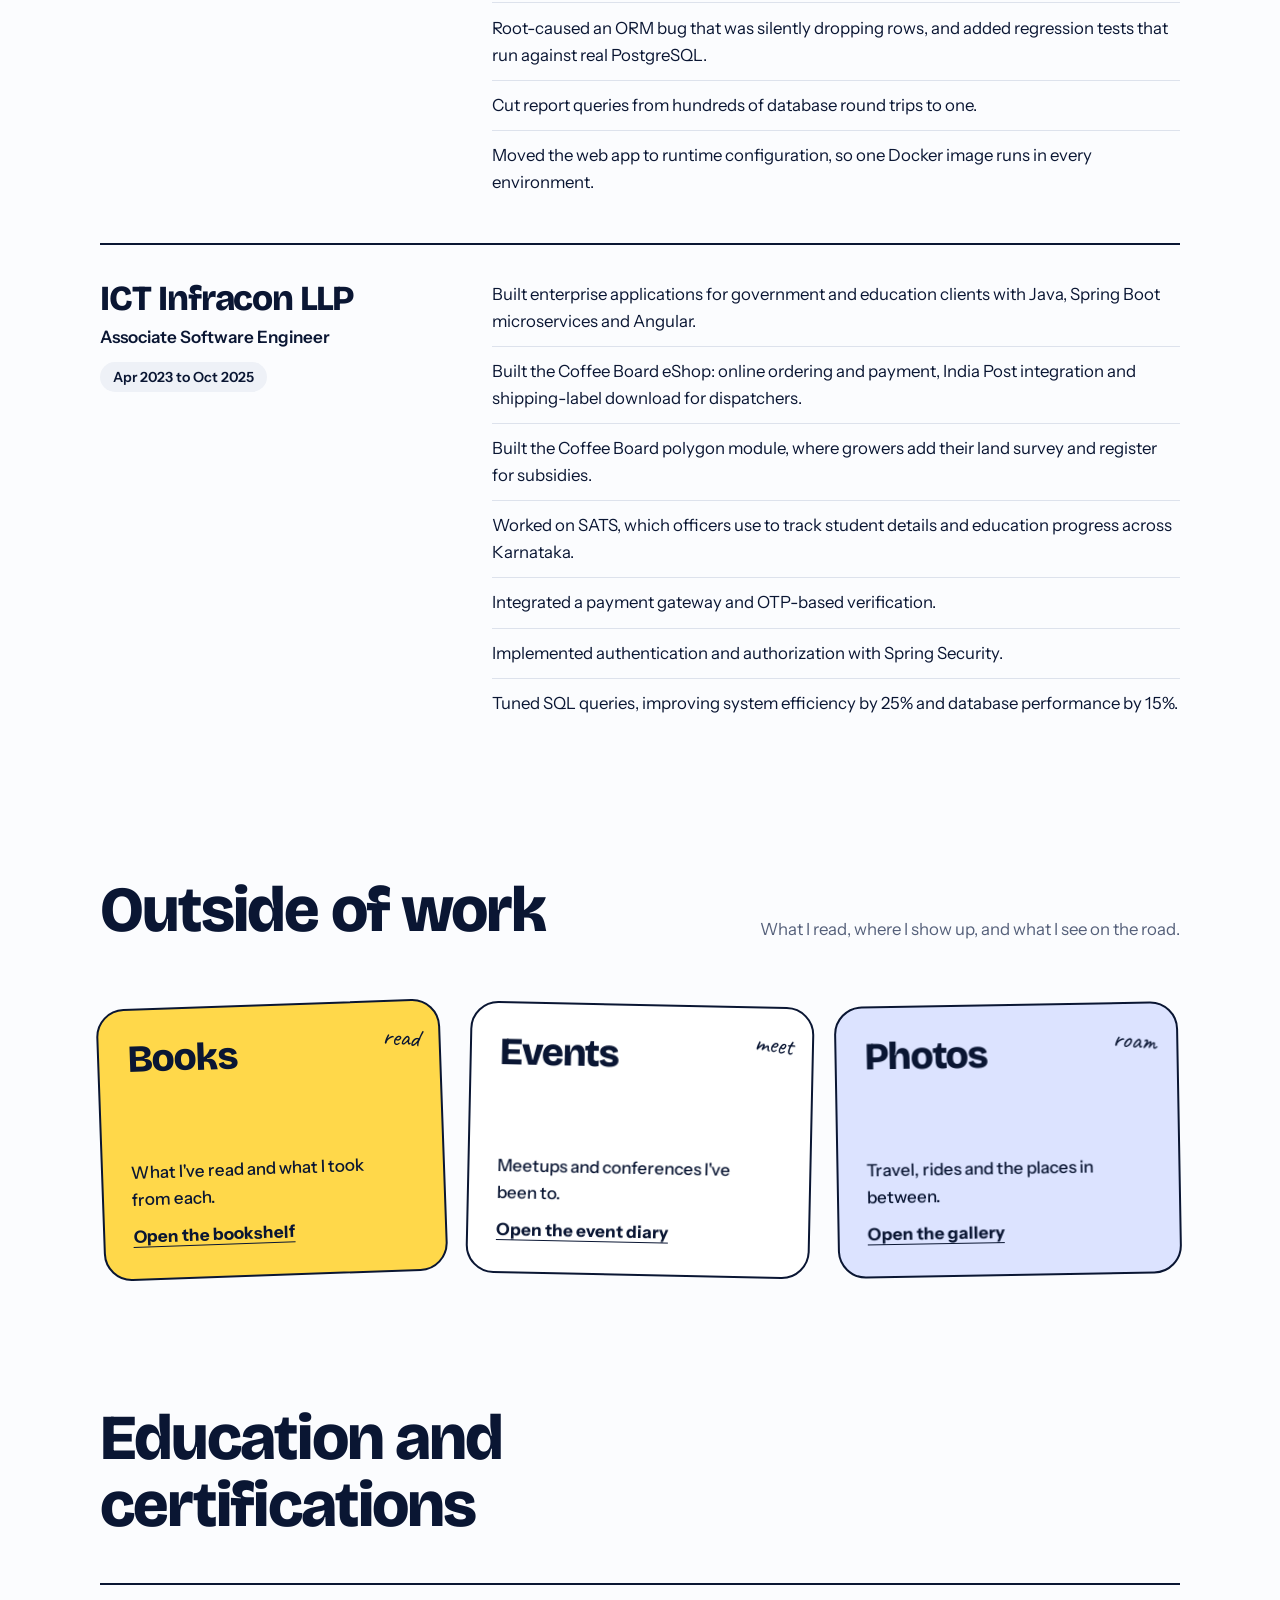
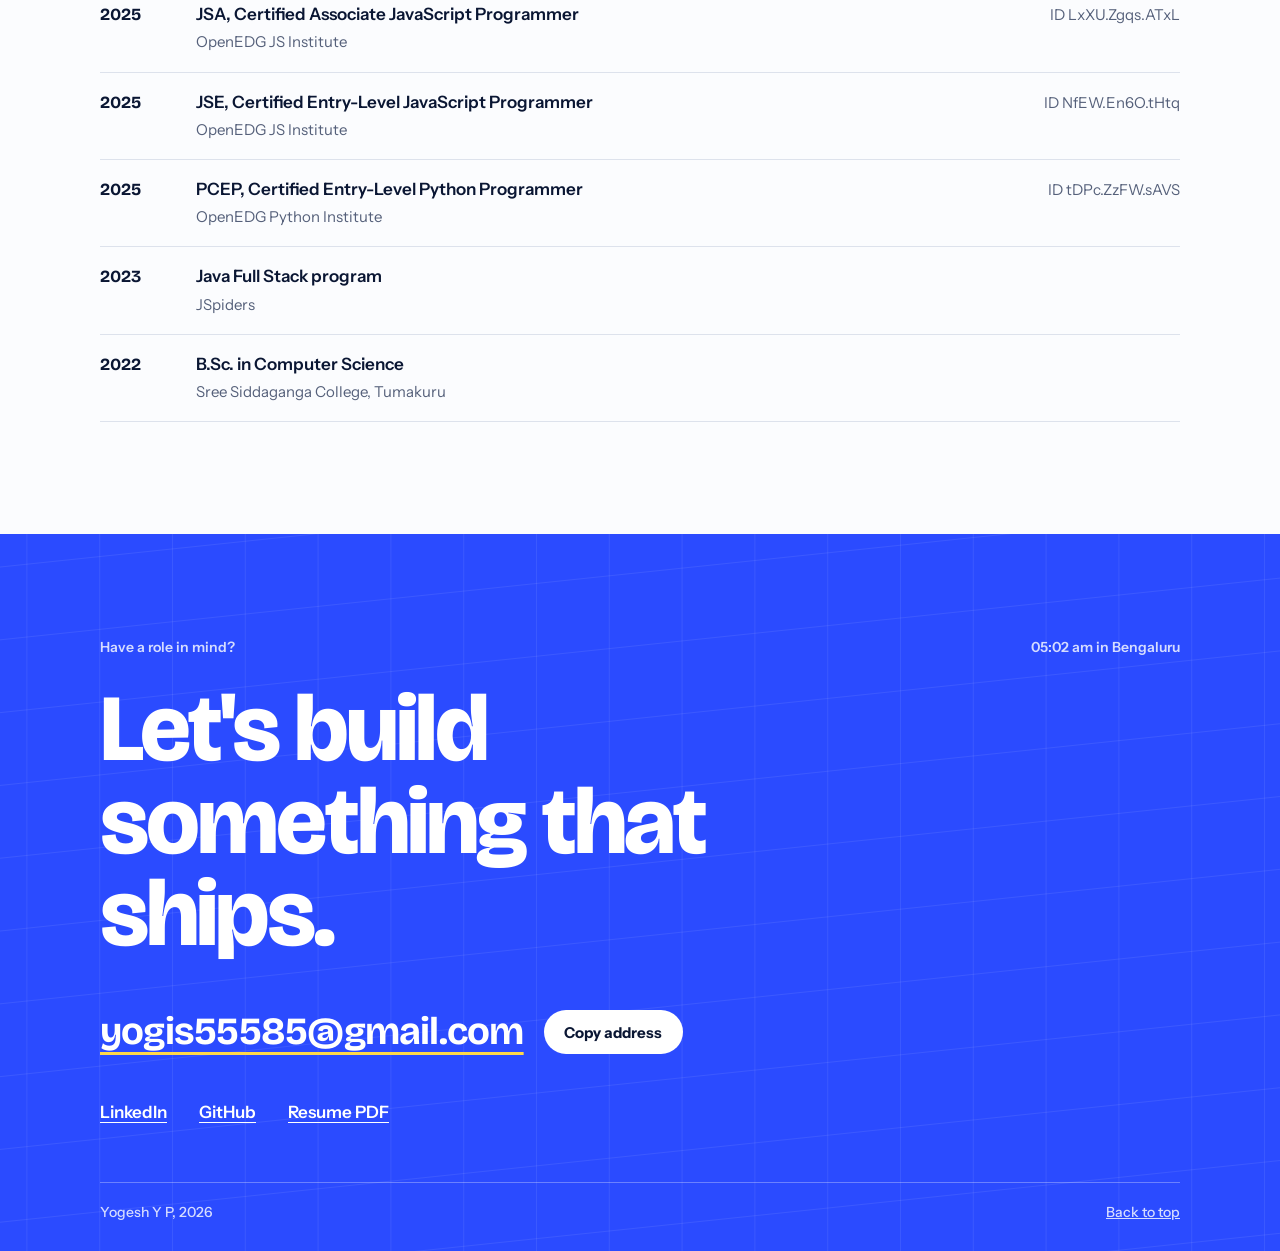
==== commit 02ed5dbc: "Site review: new story headline, mobile menu, accessibility and cleanup Story: new headline. Navigat" ====
--- a/index.html
+++ b/index.html
@@ -10,6 +10,10 @@
   <meta property="og:description" content="Software engineer at Gnapi Technologies, Bengaluru. 3.5+ years building full-stack applications with Java, Spring Boot, NestJS and React, and real-time data pipelines with Kafka, Flink and ClickHouse." />
   <meta property="og:image" content="https://yogesh-yp.vercel.app/profile.jpg" />
   <meta name="theme-color" content="#FBFCFE" />
+  <link rel="canonical" href="https://yogesh-yp.vercel.app/" />
+  <meta property="og:url" content="https://yogesh-yp.vercel.app/" />
+  <meta name="twitter:card" content="summary" />
+  <link rel="icon" href="favicon.svg" type="image/svg+xml" />
   <link rel="preconnect" href="https://fonts.googleapis.com" />
   <link rel="preconnect" href="https://fonts.gstatic.com" crossorigin />
   <link href="https://fonts.googleapis.com/css2?family=Bricolage+Grotesque:opsz,wght@12..96,600;12..96,700;12..96,800&family=Instrument+Sans:wght@400;500;600;700&family=Caveat:wght@600&display=swap" rel="stylesheet" />
@@ -17,10 +21,12 @@
   <link rel="stylesheet" href="home.css" />
 </head>
 <body id="top">
+<a class="skip" href="#main">Skip to content</a>
 <header class="top">
   <div class="wrap">
     <a class="brand" href="index.html">Yogesh Y P</a>
-    <ul class="nav">
+    <button type="button" class="menu-btn" id="menuBtn" aria-expanded="false" aria-controls="nav" hidden>Menu</button>
+    <ul class="nav" id="nav">
       <li><a href="index.html#work">Work</a></li>
       <li><a href="index.html#experience">Experience</a></li>
       <li><a href="story.html">Story</a></li>
@@ -31,12 +37,13 @@
     </ul>
   </div>
 </header>
-<main>
+<main id="main">
   <section class="hero">
     <div class="wrap hero-in">
       <div>
         <p class="who load" style="--n:0"><i></i>Open to full-stack and backend roles</p>
-        <h1 class="load" style="--n:1" aria-label="I build live data pipelines, fleet dashboards, fast APIs and full-stack apps.">
+        <h1 class="load" style="--n:1">
+          <span class="sr">I build live data pipelines, fleet dashboards, fast APIs and full-stack apps.</span>
           <span aria-hidden="true">I build</span>
           <span class="swap" aria-hidden="true"><span>live pipelines.</span><span>fleet dashboards.</span><span>fast APIs.</span><span>full-stack apps.</span></span>
         </h1>
@@ -52,7 +59,7 @@
         <span class="chip b" aria-hidden="true">25k events/s</span>
         <span class="chip c" aria-hidden="true">Java &amp; TypeScript</span>
         <figure class="polaroid">
-          <img src="profile.jpg" alt="Portrait of Yogesh Y P" width="800" height="800" />
+          <img src="profile.jpg" alt="Portrait of Yogesh Y P" width="800" height="800" fetchpriority="high" />
           <figcaption>Engineer by day, vlogger by weekend</figcaption>
         </figure>
       </div>
@@ -87,7 +94,7 @@
           <div class="win" id="fleet">
             <div class="win-bar"><i></i><i></i><i></i><span>Live map</span><em>Illustration</em></div>
             <div class="fleet">
-              <svg viewBox="0 0 360 300" role="img" aria-label="Illustrated map with vehicles moving along roads">
+              <svg viewBox="0 0 360 300" role="group" aria-label="Illustrated map with vehicles moving along roads">
                 <path d="M-10 250 C80 230 120 280 200 262 S320 240 370 268 V310 H-10Z" fill="#CFE3F5"/>
                 <rect x="212" y="40" width="70" height="52" rx="10" fill="#D6ECD9"/><rect x="36" y="150" width="56" height="44" rx="10" fill="#D6ECD9"/>
                 <g class="rd" stroke-width="12">
@@ -102,11 +109,11 @@
                 <circle id="halo" class="halo" r="14"/>
                 <g id="vehs"></g>
               </svg>
-              <aside>
+              <div class="side">
                 <div class="rate" id="rate">24,812<small>GPS events a second</small></div>
                 <div class="picked" id="picked" aria-live="polite"></div>
                 <ul class="feed" id="feed" aria-hidden="true"></ul>
-              </aside>
+              </div>
             </div>
           </div>
           <p class="note">Tap a vehicle to select it.</p>
@@ -132,7 +139,7 @@
             <div class="sats">
               <div class="dist" role="group" aria-label="Districts"></div>
               <div class="sats-main">
-                <div class="sats-top"><h4 id="satsName"></h4><span class="pill">Export report</span></div>
+                <div class="sats-top"><h4 id="satsName">Tumakuru</h4><span class="pill">Export report</span></div>
                 <div class="kpis">
                   <div><b id="k1"></b><span>Enrolled</span></div>
                   <div><b id="k2"></b><span>Promoted</span></div>
@@ -197,7 +204,7 @@
             </div>
 
             <div class="view land" role="tabpanel">
-              <svg id="plot" viewBox="0 0 360 250" preserveAspectRatio="xMidYMid slice" role="img" aria-label="Field map. Tap to mark the corners of a plot.">
+              <svg id="plot" viewBox="0 0 360 250" preserveAspectRatio="xMidYMid slice" role="group" aria-label="Field map. Tap to mark the corners of a plot.">
                 <rect width="360" height="250" fill="#DDE9CF"/>
                 <g fill="none" stroke="#C5D8B3" stroke-width="1.5">
                   <path d="M-10 60 C80 30 160 90 370 50"/><path d="M-10 110 C90 80 200 150 370 100"/><path d="M-10 165 C100 140 220 210 370 160"/><path d="M-10 220 C120 195 240 260 370 215"/>
@@ -207,7 +214,7 @@
                 <polygon id="poly" fill="rgba(43,75,255,.22)" stroke="#2B4BFF" stroke-width="2.5" stroke-linejoin="round"/>
                 <g id="pts"></g>
               </svg>
-              <aside>
+              <div class="side">
                 <dl>
                   <div><dt>Survey number</dt><dd>Sample 42/3</dd></div>
                   <div><dt>Corners marked</dt><dd id="corners">0</dd></div>
@@ -216,7 +223,7 @@
                 <p class="chipline" id="subsidy">Mark at least 3 corners</p>
                 <button type="button" class="act" id="register" disabled>Register for subsidy</button>
                 <button type="button" class="act ghosty" id="clear">Clear and draw my own</button>
-              </aside>
+              </div>
             </div>
           </div>
           <p class="note">Change quantities and place an order, or switch to Land survey and tap the map.</p>
@@ -278,7 +285,7 @@
       <div class="nums">
         <div class="rv" style="--d:0s"><b data-to="3.5" data-suf="+">3.5+</b><span>years building production software</span></div>
         <div class="rv" style="--d:.08s"><b data-to="10" data-suf="k">10k</b><span>vehicles tracked live on VZone</span></div>
-        <div class="rv" style="--d:.16s"><b data-to="30" data-suf="k">30k</b><span>GPS events a second at peak</span></div>
+        <div class="rv" style="--d:.16s"><b data-to="30" data-suf="k">30k</b><span>GPS events a second at the high end</span></div>
         <div class="rv" style="--d:.24s"><b data-to="5">5</b><span>services touched to ship one report end to end</span></div>
       </div>
     </div>
@@ -295,7 +302,8 @@
       <ul>
         <li>Delivered the Driver Activity report end to end across five services: a Flink job, a ClickHouse table, NestJS APIs and a React grid.</li>
         <li>Built Flink-based detection of fuel refuels and drains.</li>
-        <li>Built the Notification Center with web push.</li>
+        <li>Built the Notification Center with alerts and FCM web push, the Driver Violation report and Compare Routes.</li>
+        <li>Root-caused an ORM bug that was silently dropping rows, and added regression tests that run against real PostgreSQL.</li>
         <li>Cut report queries from hundreds of database round trips to one.</li>
         <li>Moved the web app to runtime configuration, so one Docker image runs in every environment.</li>
       </ul>
@@ -360,5 +368,6 @@
 </footer>
 <script src="home.js"></script>
 <script src="site.js"></script>
+<script src="nav.js"></script>
 </body>
 </html>
--- a/styles.css
+++ b/styles.css
@@ -7,16 +7,22 @@
   --hand:'Caveat',cursive;
 }
 html{scroll-behavior:smooth}
-body{background:var(--bg);color:var(--ink);font-family:var(--body);font-size:17px;line-height:1.6;-webkit-font-smoothing:antialiased}
+body{background:var(--bg);color:var(--ink);font-family:var(--body);font-size:1.0625rem;line-height:1.6;-webkit-font-smoothing:antialiased}
 a{color:inherit}
 img{max-width:100%;height:auto;display:block}
 :focus-visible{outline:3px solid var(--blue);outline-offset:3px;border-radius:4px}
+/* on blue and navy surfaces a blue ring disappears, so use yellow there */
+.card:not(.sun) :focus-visible,.contact :focus-visible,.dark :focus-visible,.demo:not(.light) :focus-visible,.story-end :focus-visible,.ticker :focus-visible{outline-color:var(--sun)}
+.card .win :focus-visible{outline-color:var(--blue)}
+.sr{position:absolute;width:1px;height:1px;overflow:hidden;clip-path:inset(50%);white-space:nowrap}
+.skip{position:absolute;left:-9999px;top:0}
+.skip:focus{left:1rem;top:1rem;z-index:50;background:var(--ink);color:#fff;padding:.7rem 1rem;border-radius:10px;font-weight:600}
 .wrap{max-width:var(--wrap);margin:0 auto;padding:0 clamp(1.25rem,4vw,2.5rem)}
 h1,h2,h3{font-family:var(--display);letter-spacing:-0.03em;line-height:1.05}
 
 /* header: floating dock */
 .top{position:sticky;top:12px;z-index:30;pointer-events:none;padding:0 .75rem}
-.top .wrap{pointer-events:auto;display:flex;align-items:center;gap:1rem;width:fit-content;max-width:100%;padding:.4rem .45rem .4rem 1.25rem;background:rgba(255,255,255,.82);backdrop-filter:blur(14px) saturate(1.4);-webkit-backdrop-filter:blur(14px) saturate(1.4);border:1px solid var(--line);border-radius:999px;box-shadow:0 10px 30px -12px rgba(10,22,51,.25)}
+.top .wrap{position:relative;pointer-events:auto;display:flex;align-items:center;gap:1rem;width:fit-content;max-width:100%;padding:.4rem .45rem .4rem 1.25rem;background:rgba(255,255,255,.82);backdrop-filter:blur(14px) saturate(1.4);-webkit-backdrop-filter:blur(14px) saturate(1.4);border:1px solid var(--line);border-radius:999px;box-shadow:0 10px 30px -12px rgba(10,22,51,.25)}
 .brand{font-family:var(--display);font-weight:800;font-size:1.05rem;text-decoration:none;letter-spacing:-0.02em;white-space:nowrap}
 .nav{display:flex;align-items:center;gap:.1rem;list-style:none;font-size:15px;font-weight:500;overflow-x:auto;scrollbar-width:none;min-width:0}
 .nav::-webkit-scrollbar{display:none}
@@ -25,6 +31,7 @@
 .nav a[aria-current=page]{background:var(--ink);color:#fff}
 .nav .cta{background:var(--blue);color:#fff;font-weight:600;margin-left:.3rem}
 .nav .cta:hover{background:var(--blue-ink)}
+.menu-btn{display:none;font:inherit;font-weight:600;font-size:15px;line-height:1;color:#fff;background:var(--ink);border:0;border-radius:999px;padding:.7rem 1.1rem;cursor:pointer}
 
 .btn{display:inline-flex;align-items:center;font:inherit;font-weight:600;font-size:16px;line-height:1;padding:1rem 1.5rem;border-radius:999px;text-decoration:none;cursor:pointer;border:2px solid var(--ink)}
 .btn-fill{background:var(--ink);color:#fff}
@@ -38,10 +45,15 @@
 /* sub pages */
 .page-head{padding-top:clamp(2.5rem,6vw,4.5rem);padding-bottom:clamp(1.5rem,3vw,2.5rem)}
 .page-head h1{font-size:clamp(2.8rem,8vw,6rem);font-weight:800}
+.soon{margin:1rem 0 0;display:flex;flex-wrap:wrap;gap:.75rem;align-items:center}
+.soon h2{flex-basis:100%;font-size:clamp(1.6rem,3.4vw,2.4rem);font-weight:800}
+.soon p{flex-basis:100%;color:var(--soft);font-size:1.1rem;max-width:52ch;margin-bottom:.75rem}
+.soon[hidden]{display:none}
+.sample code{font-weight:700}
 .sample{background:#FFF3C2;border:2px dashed var(--ink);border-radius:14px;padding:.8rem 1.1rem;font-size:15px;font-weight:500;margin-bottom:2rem}
-.books{display:grid;grid-template-columns:repeat(auto-fill,minmax(230px,1fr));gap:2rem 1.5rem;list-style:none}
+.books{display:grid;grid-template-columns:repeat(auto-fill,minmax(min(230px,calc(50% - .75rem)),1fr));gap:2rem 1.5rem;list-style:none}
 .cover{aspect-ratio:2/3;border-radius:6px 16px 16px 6px;padding:1.4rem 1.2rem 1.2rem 1.6rem;display:flex;flex-direction:column;justify-content:space-between;box-shadow:inset 10px 0 0 rgba(0,0,0,.14)}
-.cover b{font-family:var(--display);font-weight:800;font-size:1.6rem;line-height:1.08;letter-spacing:-0.02em}
+.cover b{font-family:var(--display);font-weight:800;font-size:clamp(1.1rem,4.5vw,1.6rem);line-height:1.08;letter-spacing:-0.02em}
 .cover span{font-size:14px;font-weight:600}
 .books p{margin-top:.8rem;font-size:15.5px}
 .books .fav{display:inline-block;margin-top:.5rem;font-size:13px;font-weight:700;background:var(--ink);color:#fff;border-radius:999px;padding:.15rem .7rem}
@@ -54,7 +66,7 @@
 .shot{aspect-ratio:4/3;border-radius:14px;overflow:hidden;background:var(--panel);border:0;padding:0;cursor:zoom-in;width:100%;font:inherit}
 .shot img{width:100%;height:100%;object-fit:cover}
 .shot.empty{cursor:default;display:grid;place-items:center;color:var(--soft);font-size:14px;font-weight:500;border:2px dashed var(--line)}
-.gallery{columns:3 260px;column-gap:1rem}
+.gallery{columns:3 150px;column-gap:1rem}
 .gallery figure{break-inside:avoid;margin-bottom:1rem}
 .gallery .shot{aspect-ratio:auto}
 .gallery .shot.empty{aspect-ratio:var(--r,4/3)}
@@ -70,5 +82,13 @@
 .plain-foot{margin-top:5rem;border-top:2px solid var(--ink);padding:1.25rem 0 2rem;font-size:14px;font-weight:500;display:flex;justify-content:space-between;flex-wrap:wrap;gap:.5rem 2rem}
 
 @media (max-width:860px){.event{grid-template-columns:1fr}}
-@media (max-width:560px){body{font-size:16px}.top .wrap{padding-left:1rem;gap:.5rem}}
+@media (max-width:720px){
+  .has-menu .wrap{width:100%;justify-content:space-between}
+  .has-menu .menu-btn{display:inline-flex}
+  .has-menu .nav{display:none;position:absolute;top:calc(100% + 8px);left:0;right:0;flex-direction:column;align-items:stretch;gap:.15rem;overflow:visible;font-size:1rem;background:#fff;border:1px solid var(--line);border-radius:22px;padding:.5rem;box-shadow:0 20px 40px -16px rgba(10,22,51,.35)}
+  .has-menu.open .nav{display:flex}
+  .has-menu .nav a{padding:.85rem 1rem;border-radius:14px}
+  .has-menu .nav .cta{margin:.25rem 0 0;text-align:center}
+}
+@media (max-width:560px){body{font-size:1rem}.top .wrap{padding-left:1rem;gap:.5rem}.cover{padding:1rem .8rem .8rem 1.2rem}}
 @media (prefers-reduced-motion:reduce){html{scroll-behavior:auto}}
--- a/home.css
+++ b/home.css
@@ -56,8 +56,8 @@
 
 /* ---------- work: stacking cards ---------- */
 .stack{display:grid;gap:1.5rem}
-.card{--bgc:var(--blue);--fg:#fff;--mut:rgba(255,255,255,.8);background:var(--bgc);color:var(--fg);border-radius:32px;padding:clamp(1.5rem,3.5vw,3rem);display:grid;grid-template-columns:minmax(0,1fr) minmax(0,1.15fr);gap:clamp(1.5rem,3vw,3rem);align-items:center;box-shadow:0 -12px 40px -24px rgba(10,22,51,.5);overflow:hidden;position:relative}
-.card.navy{--bgc:var(--ink)}
+.card{--bgc:var(--blue);--fg:#fff;--mut:rgba(255,255,255,.92);background:var(--bgc);color:var(--fg);border-radius:32px;padding:clamp(1.5rem,3.5vw,3rem);display:grid;grid-template-columns:minmax(0,1fr) minmax(0,1.15fr);gap:clamp(1.5rem,3vw,3rem);align-items:center;box-shadow:0 -12px 40px -24px rgba(10,22,51,.5);overflow:hidden;position:relative}
+.card.navy{--bgc:var(--ink);--mut:rgba(255,255,255,.8)}
 .card.sun{--bgc:var(--sun);--fg:var(--ink);--mut:rgba(10,22,51,.75)}
 .card .ghost{position:absolute;right:-1rem;bottom:-2.6rem;font-family:var(--display);font-weight:800;font-size:clamp(6rem,17vw,15rem);line-height:1;letter-spacing:-.05em;opacity:.08;white-space:nowrap;pointer-events:none}
 .card .kicker{font-weight:600;font-size:15px;color:var(--mut)}
@@ -87,7 +87,7 @@
 .fleet .veh{cursor:pointer;transition:r .15s}
 .fleet .veh:hover,.fleet .veh.sel{r:9}
 .fleet .halo{fill:none;stroke:var(--blue);stroke-width:2;opacity:.5}
-.fleet aside{border-left:1px solid var(--line);padding:.8rem;display:flex;flex-direction:column;gap:.6rem;min-width:0}
+.fleet .side{border-left:1px solid var(--line);padding:.8rem;display:flex;flex-direction:column;gap:.6rem;min-width:0}
 .fleet .rate{font-family:var(--display);font-weight:800;font-size:1.5rem;line-height:1;font-variant-numeric:tabular-nums}
 .fleet .rate small{display:block;font-family:var(--body);font-weight:500;font-size:11.5px;color:var(--soft);margin-top:.2rem}
 .fleet .picked{background:var(--panel);border-radius:10px;padding:.5rem .6rem;font-weight:600;font-size:12.5px;line-height:1.35}
@@ -103,7 +103,7 @@
 .act:disabled{opacity:.35;cursor:default}
 .act.ghosty{background:transparent;color:var(--ink);box-shadow:inset 0 0 0 2px var(--ink)}
 .act.ghosty:hover:not(:disabled){background:var(--panel)}
-.act.done,.act.done:disabled{background:#12A150;opacity:1}
+.act.done,.act.done:disabled{background:#0B7A3B;opacity:1}
 
 /* SATS dashboard */
 .sats{display:grid;grid-template-columns:minmax(0,.9fr) minmax(0,1.5fr)}
@@ -164,8 +164,11 @@
 .track li:last-child::after{display:none}
 .track li.on{color:var(--ink)}
 .track li.on::before{background:#12A150;box-shadow:none}
-.label{border:2px dashed var(--line);border-radius:10px;padding:.55rem .6rem;font-size:11px;line-height:1.35;opacity:.35;transition:opacity .4s,border-color .4s,transform .4s;transform:scale(.97)}
-.label.on{opacity:1;border-color:var(--ink);border-style:solid;transform:none}
+.label{border:2px dashed var(--line);border-radius:10px;padding:.55rem .6rem;font-size:11px;line-height:1.35;color:var(--soft);transition:border-color .4s,color .4s}
+.label.on{color:var(--ink);border-color:var(--ink);border-style:solid}
+.label:not(.on) .barcode{opacity:.3}
+.label:not(.on) .label-top{border-color:var(--line)}
+.label:not(.on) .label-top span{background:var(--soft)}
 .label-top{display:flex;justify-content:space-between;align-items:baseline;border-bottom:1.5px solid var(--ink);padding-bottom:.25rem;margin-bottom:.3rem}
 .label-top b{font-family:var(--display);font-size:13px}
 .label-top span{font-size:10px;font-weight:700;background:var(--ink);color:#fff;padding:.1rem .4rem;border-radius:4px}
@@ -174,7 +177,7 @@
 .land{grid-template-columns:minmax(0,1.5fr) minmax(0,1fr)}
 .land svg{display:block;width:100%;height:100%;cursor:crosshair;touch-action:manipulation}
 .land .pt{fill:#fff;stroke:var(--blue);stroke-width:3}
-.land aside{padding:.8rem;display:flex;flex-direction:column;gap:.5rem;border-left:1px solid var(--line);min-width:0}
+.land .side{padding:.8rem;display:flex;flex-direction:column;gap:.5rem;border-left:1px solid var(--line);min-width:0}
 .land dl{display:grid;gap:.35rem}
 .land dl div{background:#F6F8FC;border-radius:10px;padding:.4rem .6rem}
 .land dt{font-size:11px;color:var(--soft);font-weight:500}
@@ -275,8 +278,8 @@
   .dist{grid-template-columns:1fr 1fr;border-right:0;border-bottom:1px solid var(--line)}
   .dist button:nth-child(n+7){display:none}
   .cart{border-right:0;border-bottom:1px solid var(--line)}
-  .land aside{border-left:0;border-top:1px solid var(--line)}
-  .fleet aside{border-left:0;border-top:1px solid var(--line)}
+  .land .side{border-left:0;border-top:1px solid var(--line)}
+  .fleet .side{border-left:0;border-top:1px solid var(--line)}
   .feed li:nth-child(n+3){display:none}
   .creds li{grid-template-columns:3.5rem minmax(0,1fr)}
   .creds .id{grid-column:2}
